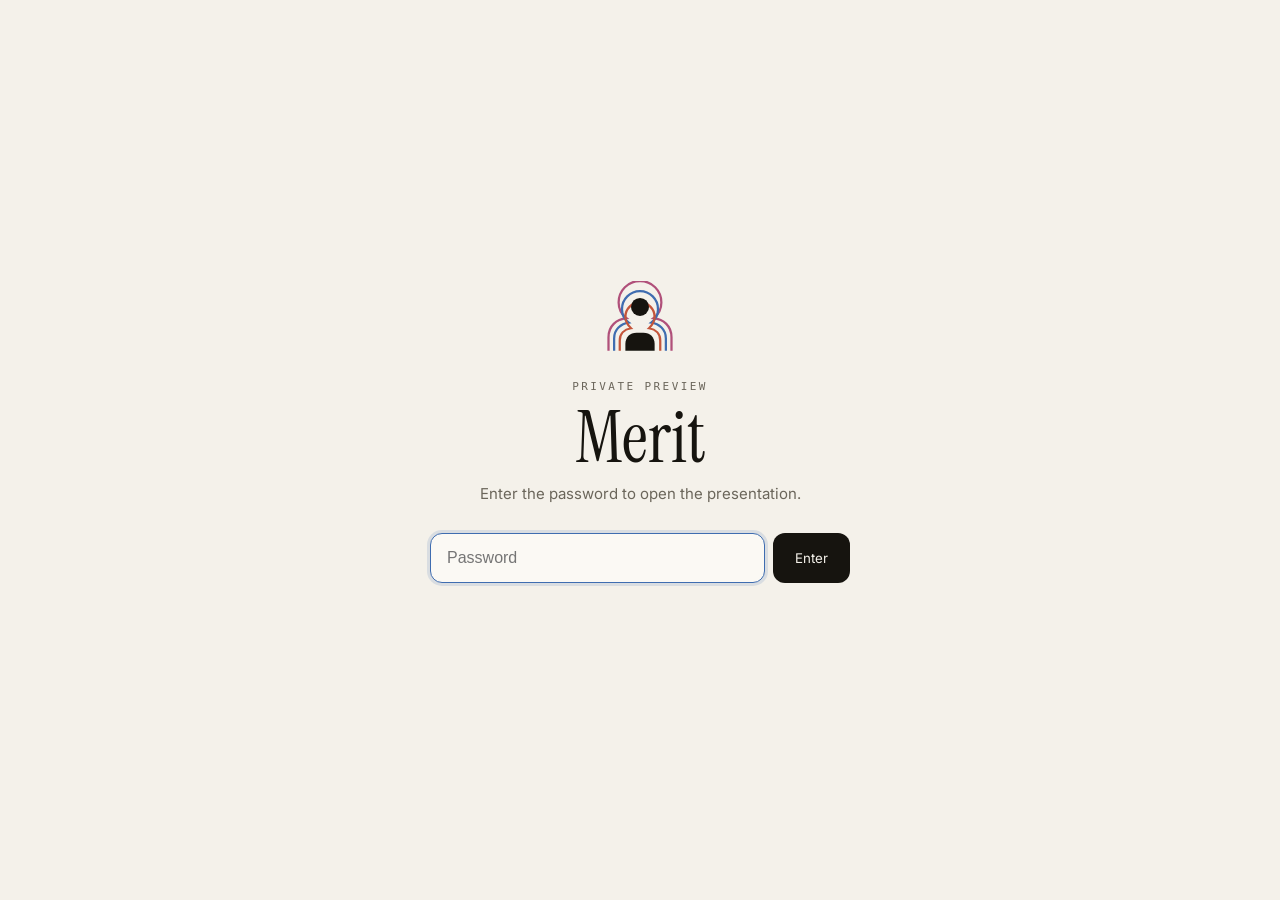
==== public/index.html @ 31d0f6c1 "Add Merit presentation: portrait engine and core graphic slides Merit Portrait engine (silhouette in" ====
<!doctype html>
<html lang="en">
<head>
<meta charset="utf-8">
<meta name="viewport" content="width=device-width, initial-scale=1">
<meta name="robots" content="noindex, nofollow">
<title>Merit</title>
<meta name="theme-color" content="#F4F1EA">
<link rel="icon" href="favicon.svg" type="image/svg+xml">
<link href="https://fonts.googleapis.com/css2?family=Instrument+Serif&family=Inter:wght@400;600&display=swap" rel="stylesheet">
<style id="gate-css">
  :root { --bg: #F4F1EA; --panel: #FBF9F4; --line: #D9D2C3; --text: #16140F; --muted: #6B665B; --gold: #16140F; --vi: #3F6DB0; --red: #C4553B; }
  * { box-sizing: border-box; margin: 0; padding: 0; }
  html, body { height: 100%; background: var(--bg); color: var(--text); }
  body { font-family: Inter, system-ui, -apple-system, "Segoe UI", sans-serif; -webkit-font-smoothing: antialiased; }
  .serif { font-family: "Instrument Serif", "Iowan Old Style", Georgia, serif; font-weight: 400; }
  .gate { min-height: 100%; display: grid; place-items: center; padding: 24px 16px;
    background: var(--bg); }
  .box { width: 100%; max-width: 420px; text-align: center; }
  .mark { width: 72px; height: 72px; margin: 0 auto 24px; }
  .kicker { font: 500 11px/1 ui-monospace, SFMono-Regular, Menlo, monospace; letter-spacing: .22em; text-transform: uppercase; color: var(--muted); }
  h1 { font-size: 72px; line-height: 1; margin: 10px 0 10px; }
  p.sub { color: var(--muted); font-size: 15px; margin-bottom: 30px; }
  form { display: flex; gap: 8px; }
  input { flex: 1; min-width: 0; height: 50px; padding: 0 16px; border-radius: 12px; border: 1px solid var(--line);
    background: var(--panel); color: var(--text); font-size: 16px; outline: none; }
  input:focus { border-color: var(--vi); box-shadow: 0 0 0 3px rgba(63,109,176,.15); }
  button { height: 50px; padding: 0 22px; border: 0; border-radius: 12px; font: 650 15px/1 inherit; font-family: inherit;
    color: #F4F1EA; background: var(--gold); cursor: pointer; }
  button:disabled { opacity: .6; cursor: progress; }
  .msg { min-height: 22px; margin-top: 14px; font-size: 14px; color: var(--muted); }
  .msg.err { color: var(--red); }
  .shake { animation: shake .35s; }
  @keyframes shake { 25% { transform: translateX(-6px); } 75% { transform: translateX(6px); } }
</style>
</head>
<body>
<div class="gate" id="gate">
  <div class="box">
    <svg class="mark" viewBox="0 0 64 64" aria-hidden="true"><g fill="none" stroke-width="2"><path stroke="#B0507A" d="M4 62V50c0-10 7-16 16-17-4-3-7-8-7-14a19 19 0 0 1 38 0c0 6-3 11-7 14 9 1 16 7 16 17v12"/><path stroke="#3F6DB0" d="M9 62V51c0-8 6-13 13-14-4-3-6-7-6-12a16 16 0 0 1 32 0c0 5-2 9-6 12 7 1 13 6 13 14v11"/><path stroke="#C4553B" d="M14 62v-9c0-6 4-10 10-11-3-3-5-6-5-10a13 13 0 0 1 26 0c0 4-2 7-5 10 6 1 10 5 10 11v9"/></g><circle cx="32" cy="23" r="8" fill="#16140F"/><path d="M19 62v-6c0-6 4-10 10-10h6c6 0 10 4 10 10v6z" fill="#16140F"/></svg>
    <div class="kicker">Private preview</div>
    <h1 class="serif">Merit</h1>
    <p class="sub">Enter the password to open the presentation.</p>
    <form id="form" autocomplete="off">
      <input id="pw" type="password" placeholder="Password" aria-label="Password" autofocus required>
      <button id="go" type="submit">Enter</button>
    </form>
    <div class="msg" id="msg" role="status"></div>
  </div>
</div>
<script id="payload" type="application/json">{"v":1,"iter":600000,"salt":"Sg2JyBIYNEgIlI0ojb4bmg==","iv":"HRwrNI1iknFek0R9","ct":"y+8Zmni9rAGBJ1XSmDEJjXmYZ6/qMvdBUuDuzl9kkt+w1gu/JpTx0157g4P8CYUUd070oWnRqBeOFqpNVgBIJVDXI7e4QqW5+q4BN7XHtHF4i+Q0Y2QonHxDh9B3IRhJif7LWVj3fmK/WpXHW2l3kjRCbw5EsCbTY7fhdEbtzIYe1wr/BZilAPSawnWvYEcHYQ2eHTQ5/bCqA/qauXC4KC3Txpfhx+AzFiUffsPULd1yGxhQpE2V1lRRpbzU4mBDoBYaHwP412Mmd8l9shaxcu8mwFb7kzb1ro85csYfvm07ho/T1K1zgXXX6nCbruFKu2q5LUSNbeNlucYRNIafO6L/2T5wRRWulR3qYZ8emZccRD/W82fZpGL7pDSsT4MI2CgexMvRCAR5RqwmfU5T41DsnK+k4ik6qZtRUsGVZle+SFpqWriJt8PVOi5phf1j7y1e/oPkJoUYEWLL8+Qnb8SPZ/41t1tcJvnGSlz2F+5KcwqAkHUh7+ExcuGkCW3oJaXUxuRUvNSYl60ootoRZBM+hyKunL4BcrL2/8IuYVotHwafN3RiaUkhY7H5gGumVmrBqJHyAEG2KF5Cl0EPBU4/[base64]/g9JnUCH6TZWg07ENnSwq3doxHYePSIH+ZPV750JhZbiztvFJQHea6bgrss3AawCAfBNTCwVmXcgdwwsXveE0fzRo9vA5OtPej38lq27b58GhR7SrvXhIOHopzKfuXhFAoflydty/OsiWY8MIuX8iSxAcUJqV4xHAxWa/mB2SbQqLQfD4Z9ylsCqifKyB1G9Enu0phIufqU4skXEMNmCGdHVoWV7Ep4fn+62nUHT3uH86jBqUJ0xsX/0Z+2uR4gtZTdzFd0y//DY0NavZ+W01iVg2qhC5PSU2rE928LXiKC+Ljw+ppfheMkRpMtdw0ZqMgNvIWgAlLPWSzFDxPXkfcbNZG12Syeym0a7JVgwmI39E/1Jm4IpQbA0A2yYahMFsUm+uyO91ozVmtJf78EHBjjjcTsU50nQwLvePW17FpVuFzdiE/f6Rf2FpoikqdCQmBgsEl2wg7RY9mSx9CI/3D1eF0jvWFvdWZHRf8+4CL2F09Qd6p2JcP8ed6dWeU9FR7zgjVSu9zZk2ViJFCDrbRTZ1y3aRHHAV+E2QB1DKJZ/Zdjieo5zMdJzB3ZZqHTxFzfPuoEGG1TYUSIqVP/lwfA3CvYUuHA2PRKAULvt0voXICv814aHtXSQOsEJ4iq+F46tOvyeayWNCfdW4Jd91KSGnYpw30tdakWu58+VKrgf1GV497JGn5Qpg1tbjF8QJrbkaq1cHUzoYRi6cqx0ZiltTNuuQfrjFyo6C7EQP+S6HnAd2IJl2eQ/9C7m3V5r4Y2RxHM/bpKGKdYwRJrxXbSBZ+eJIycPjQwtz9tAvA1XW2vodKchBao/UN9/0ttVgmLqAFaSddYGQKx/us2BQiGTOgQ5WXaaNd+UytpWZIAUTCCrTjd2nBT4Fl42D0FyYLa5GUBMjaENLq1iT/oJdA1y9AwpTl2q3cozvJEFM/tmLc6tBKNRkdX7lcFL8Sx23XdhnHGAVFXa08VwW4Kp1KxQGcTDuDE5ftkF9UcQ73LjzynER0+vAYVnce7RwyJp0I97N1EDetFP7PpvFSJaD/jwZJy2XK+CPZuAb+3Fvb/6aT5wW/9ntyQ1Z9nnlmQbToJtgsistFCjFurcT7MUzUf0vgKm9Tiwp8ZWn+vI8zS/g3VYFQPr/tBJrbrx8TM6UHJVSSEfeHnmnJjug8hUhMEoRf/pplIffG7ymwnsv3zc9IQ/Fj50CrtRNueOpmJfOYD2Pd1QdsWL/eMGu7yNwwTqTejVuIvGuEaMOi6jBSZ2eVB+lBMet+vdqAr9ddUXNIdNE/xejhcu0/Wfg+an3CmJgQavb2QO1fJmdHtFjN68dDWQ62Ou2FWiWM6TkvoL0+hdZ5gyOHQ2M/s8Lvg71gtzURNQCE/nlwtQPetRk08LEoLTdj7gMNU0MsxXdwCiW8/9fh51qm8fgft6lHuXCyDOyg7qcGKIg6jrdaWZ/LTQPro4pQnp4ED4CM52yVyiqPHSxDoMlay+H+cnBDBvTGWv9KbL2ZPzqn/s0KTwucrDTwFcehgP+IMYt59iuyGgAVT5UIrGvrm3i7o/TM4LauoVHj4B/TYXUhN/c57RTzLZ1nByjtRqsa5s7/IJMrx7l61g6r11D5RpCysuibzOzSWhcHHAW9KWwp3R7Gj/U+TSloaxjy6fEE1VkKBZ39CPTmmcZPetphiRvsAIkpuNSL5OHsedoDS1v55Zlh6D7zEUEEp4i1SmAekWIX7N9ufOlxqelGzfJ9RfhmJag/VeEz2VPRDw6/ixCc/JssSxnGZon3XoJhxNjFDrCauXh1lR9NeJQ8+pyFRAiCdmWV7Yp1IZSGRd/N/zpYvWRGc6A4/wdDbkbOVXAivVI89O/n/QxCSfeW1Djkvo1nbr9J6fEjEZ+Sm0zl+E6G3eBrz4IHOl7mjdrLnJOQw0WU0YBZhuAgzEXBXoYdncTnmnXcfNexHFMTrfjTnnrWyFbL/XEzJrzcSwNZOPGiIKOcciZ1AuQU4GYMUGjqPapt+GZVCH6CzLiTTziXTeBcRiGi1MUeOubJEB8Z8HXBMfbvyjyOU2uj9RCNTLjjtInB2tqV6TDvz41Pzj/n0LKTk+cDDVL0KMO1NiVktaWmD0nJ0wxZktVMOg1815JvxC00woFpQWwY3ZIdSJTFyoJ5PYCtrFHqB7KIXEaidIHFifzl9kzF2NqTKpJeXp8/K7rmN0MD/H6rLolkszyM2QgthqyUFap4+nYJy+MVIj25hmOj9cPVPs99q+e5QBYONXm9LQqVziIHL9+c2VHvkHmd9+/0dCi9DPB5TIFDeQM0WeM0Zy0QWM3h+Z2/ExmcgU4E84Lvz2dVXEsv6Z9PMH4H7ud37DhKYL7N+FgF65kR0zACV4d9vZSjsL7qTvgbb6yKFvi5D0vJzMnPPBwgQ5efZoGoz2cWK9dW0CsNC5CevM1Ysyshs6IX5056uSPAvxFyX7b6s3IHnnhRBVzQWDh5NIw7JgrvtwhzUHbG/hJ8dwTxizAskVrSbX6OJ5rAmgMgUU9iAgT4re+cg/Ex0ZYia1QzX4sX/NLscoK5j+iEgIKMHu6UY20i2Qwa3jJeIYMoR4v3NhWFMJA0CzIetK7yvWccw59KYGBGZY2/N/WWI2HVRJSvXWlWN5dD9OLvvqTnykn07W91uhlNHgPiIqhSz9JoQUua5zs4rWVDfKZhf/sN1lZ7PhDt0HjHVVsSDqmwk+BgP1j8KQb3VpYgu2NAylWUE8g1bmjVTl1fYIb9JWLjbV9Hud6SnNB9B9sHmEtyoFB4LTW19otVeP9hGzCHs3s0lK47Gqm1f0evqkQQGeiR3A6ZuYgd9jCSe25lRb5TcB7Kf8cypc172kE5WPx1d/xN6td5SH3/JHDGEG3dmIrtWgalCz9yNUympNSS7N21wPwdYiQ8lDLf8OIa/RCoFAcZ4Je1Y3MSQ5D1cZhuLfx1U0pprjdQ4UyXYjRw2QaAPBXrC/7Kiq3iWj/gKIxjx0joaBqka38S3QviZ7vUGiIKNp0W47Cq1VLyes5EnYHYgD24feGWUyLcwODa7SIPoSWPYXQQZqEmSUU3t5GhAK1evD/3X8OfWqhDcoMCDf7T4BmZi47mTH5MZX67ECbNl6q6kVglSbUDwjpr/cg/1uUO2Bb3BopXf8Q3PyLRGs0SAjT+5yIU+allr26WkCd6/[base64]/8nZqteKzZlKOihHM2u9XIN23VvoAb+0y+yRw6VZzkF55bgfDC1tdNn5ZXQOB3gNcBezkxtIVijIqPvAmzi+eftYGxyoN3qWLanYoUze9Os+LJJtdQCxnY6+xOv2HV/svUZVJ3by8YRB5axsQWRIoj8uW37hYdn+b5kDg3GK+Mq5Tn3uE+psn/a6It1DtLa/odl1OsMd17tyX5b6KG60ASk5CtPrCeMJ+M0BND1+Knlg15uf3O6kHOsL6WUF4u0C7yTWDnuBn/cnItV/IblOHJvoNzPquPJUKOB9svr3lde4GMjBR8M0CaT4kAsBs0b1Ph4bk3D8YvxKwENrXh3lbudVYxLyocgQjhmiAYd1bLOIIyxzIDwUjJ+1TygEGko/Q4vxVK+w/2YGkdOOEX3c11S62fsf6qUIkBHxHW2eWET6x3VCZEHp7k/LPr0xXLyKCfU7kPw+cAQV6Iru4pXLcmNp5AEMom3v4exlsJog6MRAPOQi2Z7DM0zpLndzTCkUCxSxDbhz/Q/egVgCYIQlrVI6ODpldZXY7+zdrNNqE6yIgfZ9a8fj6lRCk8YxU2rUS9W5wXXGbDb3ypwjH++LwNThzbchnZ6RpjhiQki7eT3d1qFW4M/mdRR/jE8VsNU3p8NAaXLQqj64K3lY2EsEb/jbX9Yvy+cyo1y/V76UnGQ7lalaVNMJp2AR11e2W662BfcDwHZLoZzOKS5Nw/vGMsvVEByD608isQHM9Ic3u4CMNwWVFJJNFzxsZ+OhzA/OV4/PYojGcIWnhXFKU21lc2Z/R5GtqqaeqzGVxzhCCkOrtTegss3E4MzxmZhGTGwmYyzc5qnzPVWZLoL78b/xhxiT2ZZ3y8cWzrCg1TKa7LOYdMvRL60yhTwE7FBOUhLFcxTNnx0QNy8TPShk1w2KaIP/QXruhMTWV7R0ND+ISw86pprePx16qKSykeMV1012cxnlyc+kLIZIva8rtDGaqF9uWUCbFGKtzSkcRQewMSIUWsSyWAbKMNwlNnpWRgO29VOFvsCnqC3xudqZVlc32BXqIy+JprJtITDylYEf1biHdmvahMjNPKNBO10ijSzX5/6Onr7Z7ao3S6zHDuv3L4pGULBxdyHLQojlnZet/zTZdZD5HGeuBCj9xIXhaDjv2HpvXq9eMNBdnl6fGIsuPEpWkiKmtRiIAO7DmrNQUxaDDuW6CkSd9sW+n9yWIsRZaQ4Axzk369xLOWY++RIn99LTaE41H0jZ8y3PqhzgFIn1rRZmbIUg8/StvXWPA5o1n8QEERGLYDTm5CidPB2zhIyJUCXkAAMQqDOfCBBkjUtyUTYO6/UC2JxP/Mk2tl8NLunm5Cj7+chjlj857ByeGiMqdQVjL8MkUxUVkhXH9rj9kfCptG9kjHfiNO/oiZcrZ+5+xPE/uSEV7EEfNBEy9IkEXAfxd2ACiZkBxz5GtQlhXo4L4TjY3QjnNIdHpByeSy/4br6jfjZ1r70gbhSS+Hv3kUSYsbh1RVVRFXerLvXIHm0VUhhfNl2jx0Ka+UEANuL4gmDi1LDzo+fgAg1pr01yF8GCbTcu9TYmOpElwRLymbZI8IG5oQJCLeFeEDvDok/pF1dl14YLghOuJEKUtkbwVsFFb62czwhDenaNIGnqyBi5oyr4CsVAodDXwr5R0EQSucsWNAJVlYvi9lc4lmxJKXrEPjVOB9PcZ4tQRY94S2t/jLix/z/Px+8XMw4YHK5CX04hqktLT619nn+uOWOlQ5Bf9qdAjgGr9o0j1+oNM9ivYHTti9cv0wp1+BVOv024odU36gSAxiAovw2ywKBLAaOhok5uQoURTJWq6Smk/dbq0PjaZBIWvtmiH6cG6nGFT13J4dRw1Rv/tB532Yr4Mh1q1a7IXAF7ESXacKnHQosEkLxc6+OywAZZvKajKQQH0q+7uudtTEpxdwp40/0dbx1AraR5EoIT7wciHZpRfvymA/KMf9kHRVlrat2IXIzzWNWYpDfPnv4gOGkJJtvJd7t21WnGUMjYXR28dVXRgDDGq5+SwUeOzsSoWhP8s7WUJJ+aYw0Sv1mx5f+LuEclhyV2DUXcT8EbwBTbFzbniKPF8+v9tUxkbjKP35C/0bYKqa9tM+3OLSjFUw3GfVLmZw6vgHD9duZTcNz77HE7CRuZa5gUAYMIiHfZUHZUg0zg6HWBBG8/neUF+9SjMVEZV66gj7D463AEBrLqCbteaEBMDtq1nyfuHCw24S9NtnGObdiZfUHjfgnIa+r0ApjVD8uIwypm9NtIGgsBo5PHzE2tUQZcs1yiRdiHnmSgtRghSr7QnZzfK2DYDNzH9SxHFKde0GTjp1zsxE+B6fTYiqNIoaEs0F7/bM8uLR19dJn0OJgOICwXI12ksQ35n5KaumOGHHKIEDla2VICztAxj9vJyXLmURuygNbRFmwQDK5sn0b2d4KAErYZ+yC+NmAaZHN/zyifeAMfRrqtO3l7gLVWxjyYgQNW2A2HD3M+0IKkfKVxdmkSIBd4XRDrVLn1sX+tyA3qDEb1b7/ix4167+udlHU5LWXCJlzPvunnXWzOtyinTYiRSzdnBvaR5OcBcByMr7HZH5XV8LGS+hALiF92QSrQmRXPKcrt8YgQkVmBUMjwhpuAfeyCcmOXC6jK2q+5TXu9NNVlAN2mgN1GbhDWna5y8/b0Dz3XPczVRQymM6mopFtsVXv6pNffzBWakZVRcOpB6bM432c63lj+L6TRafFCdsQ/tsz6leSW2/c2VznE5zj7DhVlga6s8Xw7KI+eIVnK/GvpzPHfSd4v33LiCEDladYHRAa3XAJyGZa02LhIxe/Zkseh/[base64]/dxUsuHz62gjzwHM/pkNOJ51YFKBiGp5rWuLjJ9OK0ih/DMTzGYuiiNuWxtNK/DJJcFp9e/iolUtJ0TTUOwPKYmyql0bEwqBzMh3mZxsOCjdz8cbo3h0WlHrpItFQ0kp4k5Ic4fSrF3oBLWREC8VlNQHA8hTEIH+LdahjgqDt1MhjHi6bWcgP0l6m7I37c9x0iIY6hon4QVsavD38iTKERvOPnoYlwV4Y8bH/ZSLy2NLPtR3nMf8FtcU93MVnHvmowwOS+tuSvEm1izYOwMbFe7Ie2i71qkcrwGI/+e+bnylqOX5Dx3dp24VRGNmMJaVEkFdJoCUtVDuca2kUMTh/dGO3jttFqXmlZLN7MfN6s9F5gKtZZRLg19c0/rKiCwaQIGSv3slBS9lvHPecSf1oIBpmalbFIa3KO/zXcIxw0XjeeZKcPpdVfcWFJIzM8c5p6y0zK7afBrPf2K61esbSjBf/vVxjzQxXtzvjbzBvvLxuMfNryTtS2+9MEJVYE5NWk5TYjaxAsSSAkowPL3L9dwPst6fy4ul4E0aEZPJ1QFxLg4NLY2aoDaw0bKhKZM9oSM3VyQ5O0ESDrIEOwcC3UWKhLD885+5NsxQcZpMJS/GilAABON4G2vtbKxz0loqHoUXseHPBSpSyUlSsAs9YiJ8o3w39GXvbvLOySWMkjdB7nB8KFL6QP0/FQ8eP7vdc6DSmlK+S7UsULE4/sSEVKifM5HMeaslfGTcsHTa101eKd8dvcLQwsSAnU4lADEcLGm2ZuJE7ClLYjHFscfVyf/b/jTI22M1W0oI9o27AMHcMF+lktxmTjON63ghVffeWpeFQOg0WyX4Jf5QiFsF7dRI84p1Xr056olCBlcUneEAGc4Gxs2J7VEHUgnhKi2YtF9wzAfC1EWhnzqrqFfiaDA3nHLJrdhBY+Hm8w1pANXp3yY3bnCVY/p8kpSiOng3Tir2P000t/bAxLjOj4pbM6llWwD0lo+KHjL61fj4YjYUfQwGdJxf+D65GmTXS+ZdWetqECl986VMmZ+fm1YdD2Lv0j/BODCv+AR+p8K6551HVnChHirrus44mGk2EgrWWR9VhAyrhSf1zA2xxfodDTePlSFRl9MKv33yR+VWapTMQ7nE+w4PowoSYFOVl6YTXj74FQwUDFXE2P08A5Qe9ft9LK5rG/n4mhaa2cnoJhboXH1spFvr7jlsBkpdRLeH5OZ7BYh+X8h7BM5wqTNWJRws8sYUWiAmbKIUYHsAiat7ug9rhRNRALLaHj2RNx7M5q/rfAQDyG2ULJWyGcbvV/dNWpLAamYs81/uP2q00eYulph+87WBRnVj6v899YFncYlXFXkI62oSrF1nva0zad+JHMxcn1W2o1ywVLnkD4hRzsPAGCAvAWCCkATI+EFFWBKaVme0XibweOcmsB2ZK0G0LZACNOE4d3YK2UtLLPts5LVwrDLL/vvGq+B8ojylPbYuAPoBKddJDJVZCKLmQildL1zLRdLgqGBLP/KmsunCB1/ThPzJbEnBXcAHeBD/sYSD7+etf8Mb8YW+mml9oDpm5u9FBdK0jV0GXSrg0KuLxgbB8N6GqKqqxZI+YJ/[base64]/SgD+yXVfY4A+YnMfuHErA+BSbpY2cAwXYoFHycwdxDTmT4EjQ1MqMR35ACQClyVIujUg9K3FGDa+hpNXdMhqCEwIL0fXHUYR5YtME1ZsljY/KxoIMckIsaTXCQ0LnW5lcGc+55OCAef+0Ya1MCrsTxOyp7VAV3dkFpGeOjjNjYh2UjhdNfMyxV8iM3cqZA7oRiM1F7uEpvQ01XMnumwF5yhHwZxKu6/9iYAmNzQe5xivad/TswWn8CVBb+Gx2+eTs7HrW1Zh+hPL74mGREpiy/DoOUnW/C0CSLFWmFHCqs3DtezIT/+RvcFMVKMZO38ijXyIasCZVcok+lYP6VBrV7Bo/FOWbRmih+3bmNe1YFBmeo00hORooF7nFek8o5DvgPHW/htGg/bLPu5dqnqYC6UE9Z25MwX8bdLZu8Vz2eyIlsgL8YCSlZoZZiiWJ06DbbN5PPTiqXM+6Fe7tZMj0m+SfjbfKWfBHrXgZ8AkENcBm07Fk5P1KAjVvOYPwzd/MolcvMkjpn+HW41c6UF1UfVUSvX2d1UW9yyEBBV9LJpP+Zd5two6VlDtsfi0SkWvf4OoH0+/xQo+eXlCVFXimPgk1HYcbXVKP134JzTiE5oaKzTTfyGmYWo3dhZPV042BlVEZeYbVqZoaqNflaMlYD+yN0xkIWGtNR6VC77s+FragQV2LqMX7L57EXvy18Cc6K+z8H+9q9hb7a4e0SsUAGRxUhBN5U8Es21wgqHSxE/zzgI5UIm+aKaow24696F+R+P+RAGDWzcJsxK+gf2PhQNVYsJ46F3V+yIeRRyovx62TXb75VZ+GPsQ76Xn+GBE4ctSSNdhg3dH2t6xgBqukPPZ7GfY+zhpS5CHtZNTS4VfGipWkCmERrH3Nmud7lebYBzymZzRQ1YA6LrnWsQWW//rwxiYwkG49hajlq/58S4do+fposGBpAZtnjl3AUkEWJNyGYLwqGrWJOmXyQDTRN9ZnYIOlx3smiv/A2ZS7A20Uw+5W8kbjK9XNgsjYruQ7ELGuR5giDyDxdZjFv+ANfnTjF8He9eXJFvH9MEv3xuH6wdaiqJvSSGGq5N7xNXoD/PA/zR61skEmQO12KeOd7XeLNhcbxP7O/[base64]/RWwj2OmFRaowg1kQLyImyP+2bTnk3cJ+eMFKpAu5pFelRc2ICsehVsme9jjKy+uerJPE+lNyR5qR7C7cYoCMcNWVXC1vkyw58XKn2TGHnU0OXxZCchKY9sTsztw1+E8hII/Tb1qCMnXsL8VVMOWacsQf5Nem94H6hGFSxk9SewQkq9CaR4wS0kj6UcEUk9DbCqrHYO0tucyzLceM6GE+8708s7yoIc+yi+keL0tgzg/qVJ9Vr6MO3hOBxeBv7O/HHIjC/mRVEe7/[base64]/aM3CpLb3TTUNwzqJw95evp6HyLVoaElbX6hNzaoAR23AT6Bq/RGBm5B8nkHvtK6GkZxOhSDXqIUQXUkZ3AkufZdS1EHEkCUm3VN/99wWg93h3Fx0X8QtL8pSHikW1d9VLukTo25dCtQIKLsnXGoqPV4mIJF783ZZVJuD8BnQZfTsXHXPfuo/7tqunuUfN1Smf9BoyNOIgXGoVCJe0jiSxIv+tsKiUJ+h7b1KpHeTch6lDksEAaFeEqQkB+YkOOQoi7mP6D5n0MR6xfWpDnTP2yWXRa5sGsutNV25rSgXRND6tECRPJlUxyV9j9xsKTs3fjQLlAIiQHUx6qNLixAlMMUxOmG70ISkbP7jfwX5l2PIRPhpp4zIZf8XSG/aIxCRIf1WGmWQ4C5bL65/GHIZMO3rWS4dIoCuCT6XtdldODX6zebx/GGA8bmpeZkpiB8GuwHFNU3kmPilBVrkJ0XgwNG9OdLencXDpm79pCS/4NfreZYo4ZbfVQuxRqI+VWcYpoxujWeWCVXDUo4uDI3NdAieC0n5bSNQERQNPQHJPP/k1wGNwsZRcMlbD5S91mjrJr48HEnL1F5OdsmF1tuBbL51B1/X4GArNkkirOrY6H1np3HUrcG9yfspWgLOTJ6+YfNpMIyX6vJjkn76T4fDOgHRfLAu8wz79Yk6ienglFCEith2/WS1fKmwdfMeULXGUVIjGY3tlTQOE/Kx70IbkeKNLeUxDT+FhWOexNMkeEApPbVkOuXbVmfCmkhIUIbHwwFBc+JMC1CSwFAI19JAsdmEFVAgBP+FBS/8yRn+ntY87oZ6DACO2PEQkfpRgLwKMiTDcDuP9J5skQlbdqRsWGDyQbLR7pSxzN+pp6bn7JTAX15cfmtEZpQ5kauzC9KRplJU/7R6KYV5mbJ/eQvQPMZZJrEjNdkVqFqQgMFppuQONlECzLh1KvEGcBMXteZ7GO6F8qs+Z8i439akFG116Gv+bSLMGTfbKLoHcaGpmdUi5dQpdSKE+f/h93IXE+zH28KIyeSfPiKI9f8nyqDEA+aliB0rboinjPyx1vEKH/Kq/Zmh7INITNTMVlg9jia6Ih4TxUoAwKizEWabwNZqqQQXAY1jU4oGSnmYGxUYqH02JvyzpM6XZw6276lyVr/6SPGEloE05jNEyIaFGaMp4K3HOb3l388jgjQmokYEo+kL+D5/tXjy0TPmbsAW/I202lNj8Vm4yRwvPNvQO2m/kX3u+JO0Jx2LMow9GtgJt0VqOeJmlJCqHxi1G+Z9g0bT9PRSLS+/sX1PeiOawrpifCHvd6f4aWPGz8N8trSzUuD+u3VWza4ZZWUbm0TEaaYusG4xFuF5UxuDrRiP4gAD5Oi+EsiKf3itWXUAMpPPDrZHa0SKKJgTK+9kqKg0e6JAIQ5lLlakLOCi4ykS8D44NlTEWUvIgtIq9jv3YSFYNIAVwstF9We/xaTfp3poWYbiR/zxMU9EQEmfKDjbY0/Hem8eJBunS7wFYsiorbBRGeVp2EiYv7MQTZrpxl8LuqPz1bemYE6taQpkTcMik0KZVoO0gB/3PcIWE2HSgwRefRv/3K86ZI8lgBhZbuoye24wzDITjQcV3ixKaPlv69QqyDEqnt7RjdFT+IUR2tre+lQ/3caCmS4ZHIeKikj3aWB1jFezUeJ8VWHaCnUAmc/vqPvgvTDvpg8FEkR9TbfqmpwGSRBYt5c6L92sd0tjcd74iP2kn9W1eDuLr4JDQucFpS2zHF63so3AcW3f32swgyOqd4XQFHM1IbtCuTywCNr0zZIqKQ5650Uf/yvZkyRqoVQQijeqLWBrsQpQkho2mUber5ABG8LHKQCSCsZ27kR3fuaS9VchmuhZ7PV/cVT4L7BtJFT/GdyQWu/oP0nS/KBjSh+auB+peunEhu5k7oteguFO7xuKFO/GOrU5BvRSQ3FzUHLvuMfxuvhwJ7KUQwFOO8p2xeGdNQaL8VKHvm74FBWVIbCT8e0oUkCJEIQYq/n4t8dd98gGyPafBgrjwGNAz8+yXwx7v3Bpwt3b16l0oTbFmRqg7vHwzfe9D5m7p3XSnMidGMIRbPx2msplLqeRHNVn6C78hXSOfyf4/+Rlt3KsLRXNBXfMDQeRVz0sErsJLqsCgYsyqo7gqnLqiuD0L1ELrShjXW+a0WHmg/eBR7EDvxyG6TiMyrnTwfxZqgN5P7B0SqkFYdOGgC1qT0KDukssf6yxYwGREkK5FJpy8CJhSZSna4oAJ5EaFIBZicRsLphd3K9QhVbEl0027XOkNOTzCv01ykP0JK2QF5oLl4SoFBh/OiCrGWWHL1osFUMYGgAsQzR8KOAoGNHotaBKCfUoNzMKWzX4Kp5O7yPrDDjgBvktZgqUqzUzYRzZ+Yx3f/7f1B0AniZ2SPZZ3UMP/WcgHN0vfwrobK9RRhHR3Vb8uXlCcU1na4Nm3er+Ojqy96n6P28kPvj1BzLqDpWsUO/TiJKXuRfcH7k/8M27F1HOIDMecsJLoAZlzsPuSXtmTVNxDX6uy3iGfxhmhBMwgJ1x2d5v0lBEQJi75raASYGr0YFwpXtHFKJepyGAtiYazB9JzFCb2nB3+N/+3jKgxoFDCzRpfKXeAMLyXUKkw39Z1f9HswOUCfnKCjgJY+DcTmL1eUC832Edo1Um1Hmj+H01juGhtU7+jXJpvsoAg8tT+F7afDTZHRd6fOq2I40BATRtcAMjF0NfALK2WIWX8EzGzdeHUcu5rkySA2b+lGcZg7D+BWYgJDLz+tTjaCioY9gsBr7jtlOPZD/nDYSdxsGvCkMLVNKm9aG3kh0v/9jRnRlrna5ZXsQoS4pSoG4p1Oi+FiUqHl0rappv/tMC6+yLqg9HC1bSGYcek74qASD8BtxzWapr9DNKRVuc+xinRm0Vraq6ms7j/c25jpDCTOrsQ0JknV7fhnk6yt/45WkuyPffJrUt88ZXzPifA7pTYPG0EY6982GaEnBkP/zdWF4HQkYx5NSzubU8dQdDobJZ+7ZMr0ziW9gMYQiMV0hLZcpDYxDcABykBBWYJnUu8M34axR9V5Vhh32uLe+9ivo0S17YHfd1LMsblYx7XNCr0bGAbxEf8C5J9JZfLxGoANV5C37tPwEX2/h+h1gksc13I7muXEgpb5ZbazRsnVOP+RHQNm1VGDzQOnG25U2a65/u7b057o2JstGHqkKOBIiKcghp7eB4Y2i8di1VmqTP1HzhOy/3iRagCfo7sHEMOdxJ9EofxsDdqaVG9CmxyuWA3YVglVHNVgOJH0ANaWuB0zrnz4A7RXYs2u3K6Xu1+BeND/[base64]/sI+QMUlpfsEOX5W47IaEErH437CFG2a/[base64]/0oKS/80QECL7hinK0seZJq6w9fXaXVrA7cvEEHmiQe/[base64]/no2l1JJujyDdMKD1Y4vEdd+/rYuKmiHuANEzs0I0dmU/FxKBh3LPD+b7D39LqJiqTHwJKg10gFEhGdjJRpsn/2Wbcmweftaju4BzQ/EDe9dU4x/LT+YB0kp9fTZNuSrcEyj6SwRWZDbZ/4rEwdvbI1rs63spuC53ZG1i5UyachUk2tAt4Escl7y4Q8F6pEg78Qudc/66lh40b4O4AbBsjU/TIroujbttU5LVFJo3ZcCOx92HkvsssQWowEuGXyueofU4D2pxbyXYYvw3tAmMfi+bYs/zZYu81cpaig105YXaA/Qj79PgsW2G0ze3FuZNxczN5h3b8i+a+L/VDme6tcoF56rsOH605ilSVTN1NgC2Wy8eVpVCSgiZtKeD6Ew7W7VTavDo/YEKZxuMOfIlQ8egUnRCw41fk2EfRrD3cRkTaQ2udniH5nj+cH9aIKT4oxw9lpgz3lUU1pVNHfCU7sK9p0Bru5Te1jmTC0NRNP5EoDB8n1ElMTPsgQg/Jz0do/ZqoJbEvQuP87RU96jds0NEXMiIy6cO+tAD6+7U5IX7zGLHcvEh3V6Ss72Z4yuhzS1o9byoWSocSwNlUhBp2NmP6nKHIHz62ZKRNJYoK3YIrjjpdlg/vltFuw6kTTotPW5C9/86839HE427kT/ubOBIBYG5rtzPv4NgswJu8izdmohuKW/wjgqSwlufcIDbIcKHxjB8y64wFnnnGSm0xOI1s/h9FcLELBI5osj5DhzmYRtTlSaLv8r0ivqID/5ydJ+nIiVIlhoezj6G5pAG0F84sX7swbPwb3vetlrRk4BqJnymSXLCCCaS0obHcrmXI/BYJbmN7s81q+M5PybW/HKUIuA4kY8QY9LKxtDneeMh2k5jWD4gFpGgWiugXhebf1HxyDA2zRnnLjbvGGe13rJLne8ERSvD7G1Hql3C7sUgWHVLTYl0vRKjecMhp9QEeZM5UHp7Ue/eydr5G8urlX2XNxbW+rr2nRgGXFjwZQsf1CbfC3Qomy2TzvrHPUk8RPgOQG2NVhkcCgsXtuVvKNm+Ey352PPhrEAdST4O+dFrFc8aJdFBIt/pLu9N3T0VzdVi/[base64]/1T4cns5Z0r89q23b3XjeLdsTGnquVb1nD0v01qi9I6+ZVG57kUWObFD8eO4p3zhVVVfPHRBPxhqhfU0YPnsrMxfC/OlSVvb8a8AF40W6WFBhY7yJX31KUxUgtspLxIZZQ4+VN10Ek8CCCCQb/Cj6XXZMSRm2DOVZW0MkXkWScFe6EWngugePS9jXVoYGE/tHzWOtTKUShSLHvkFfjQdu5msc1HuI8jmibjG/kA5/NAWDnE3x4acnVbEAdoqiA/zeowiB+ChpC04XdS3Wcio7lELJaFGWFTXPYNwXWLt0MTR0AmGVO7j4XOhsh+h9Ju4oUMZ2ZLb7zOTuz3+d7KvYK5jDrJj0v1ZaqNzbDWPkICXIisOsrk/[base64]/5uUzkFCdqp1EFPeGxV7IJHtEkVpTFWKnlCLUo00Irk9/FvlnyEet/RoWJ2wLVAL9zduwTIo2BsQvNEguFUZxbQk3Csuvjio85mbeDmH8jysHQYzicjkYslmoolZ2O+hYyiB9MT1CrvzqjyKSjPQoEB+HC8ws3ihmYTZdjc6XcuFw4vdM1e3INtFmsbbeCMR/js5diC7Gs7JzBoqn40hNnzOf2Qljrnyb0y6budtHkFKP4UZaZBgqUGdZGS6hXZYavnKqMp39UQR2YCd8fq84INzBQh4Hg1vm6r2gyM3X0QD/dm0MyiHZ5v5gA8X0WvXmPY1fuE7RdXTzjcdAjnw06GExjgksfAGXYNeEjUd+XbTGsAdWGUH85Upea52Z4cQ0K5SowwGMWdLiMU/Z4raWP+mwHMjHlunxUAQHRmCcBZ3cNxIPKRgUchZSMUmd6rURmUgd0Vf94qoXmHh5ROpClbkMOukP+rK40ghtwL/TiZlzw0m499INnoPGpdT8nL54V6LkVD98w4yydNgyjCWWJikZNV60qKvGi9/4tSd6Z/yriVU3gKUKLVCo5XSZ3/VS1z9Lu8MGM4GwgHbyvJVkeu1GXak2opaBH331FEUGs3dUNNKIqJxnlPI2D7v4lJ9Urw6V4WtIYytKfh+NGyGWMuiUDog0GuuCZ6HMdQMf7MG5pGGqKzxnpYbwY9p+jP9HiI58bEigUSuFDVrOtI5Kl8by/ZEwVa8OdbrekodOhTsUXQYlTocywA1VvGXsZuQKmIa9mlJMJIsc4NmhdUeff5vQfMGUz3R1Ql7U4URzh4w6m0w+yFtHWe7qsJQtAEHNyyyCS5SIDhRIvB5j4hLiTgi25IWqBTiMTh5lbAl+iM15PfO1IAP1qSEC18IgByjDUedcXdWCaTZXqv7zqWLNIH0iQ1zaj/1Yrb96IS/GPbnufN7fmiwzLOUyHhO3A7yZmpsqRjxEVwItNP/SDzHJlkIHxT4avoSJTXUKPanoadTZnep5gEyaG4HEA20Say+4UGHL745QfWdKOL1HKNhijv+rSCpUsxtZffPC738Bh06NULieRCRNx+RQs+g69YIzsAh3BV1o4VXkXXl1lvwP//2a6Weg3G2I/zYypFsNndtuVwI+mplck+4CzVJtFtllBnI0kccOm2j0zTpgTBGV5JnwqpVD9j32bC6c0k0Z4iyP/3Tl6bWgjq7V234zuw8hAjsYbJqLNO9CPgxg1hWXc5Y1ZW4TmRvSLpJ7GWCdR9khlFL6Lvxvc6/NbQCG3nSSpphIRkseeF/9M1bH2vYyb0N/XSYWksPRWy9OP4OZSJCKNtrERB1s82MIm5ijdVENsOM9eK5zQjk03JuhyTv+caweh28MmL3Y64ioXey/BC18/49XFE+jQljGn9dVjc4zhrNLIeJ/dFjw7f9uw7+XvAgsTxsyypINpvOZjgauXO9PUBiMUQpr7qcGKiIQDsCJDk8M8yhIkWsReRUOUridRJ4lGzbXcA9Eluq4EBFzwT9L+IMnaflPv8jesrKJYiknSJQ40BK4qR+x2d/[base64]/5+NPpPzrIhCklMmHUkhf6hczbfrRooKUvJeRRayxkZ6Nt5prAr8Xd1J6nm9zcOEGHvcBOuVhl/28S56oHPrLclPcFAQ+Yok5/EifePQen03UVBhJrLExDjUEk85De9L00m6ya5lHGDvVOOzvleLVAeHpRZh0u5c4lNFFIfMeHqU8RqZkWLyCCEjUwtr7JK65NKW1pIJXI11ynTp+PKSkjQ29vc35vkwZSBNbH7Br+uWXmOLTrfHfTGyaby/ChTbTeLplXYfqfjFTWuND/FU6JvwqpWzJIXaxAmOmVKKhqF/PmaX9FifIx41G0DgahK7g0IExTUXMz0E5IsymfLBEZ3R5TE+Pnb3l4hGATHfyV9iHqd+XDqErNaFNgbQtDdIxoJyOY8bBQhEhaB9UEinXJ+Y+48sG6lNaWbDnhpxA1X6Gd6Cy955xZs8OEvbmO6ngz6tOPMNbiKBKSzahLw/R4knZ6o3r4Y8xdrpP5gYMTVrxYsvcVDvtJVT0f1X6QaIS9kOStd2vJYl/G0BhX9oyIffVHNTaLaJIcfiMclTb03hLYuF8t2GM3RiHo4zvoBQdwg9O2GfE/3YDvL7zX6FoXIBcNjbhdTu/sEc0ZyUimFfPU/HIRzWFB1i2QWeajJU7T6+6hhw1E8BhxBUDci6hO9z3DUrgV9f9mvdu8joVrgbPCqDs8WD/2gVNl5AHB1Rln3E59Hlk5Mtv4qrWm+yMJlUDfpLLaS9wYQ93wLSVkGCVG4oEKiearbrRUtIoC8Ze5I7B2TxIZHKzHD+HFIU7yEBXfl8RXE80AcnYLrU5jTGBAQvvgQPWeu9BB0slTjgAkwhK6IaEy4kSp/VEbiVZunmWLPWyxpTFyySwQyNodwCKed+FO9KHH1Hpp0L95+E3o2tvTH/NEO9rDri52WEau496WEcuETKLz/zcSnuUjBZW86b0NyZcjxlXi0aNiuvQNRHpKBZcU2LwvHyZGQJnOuYbAjY5KD2pN7rc/ylMCZxb2YwwMcO7ekn5z5jcYszzPub9ATYYyfmSd1019mQdRUT2AmLMnPttN2oZG4TPF7HKTtlx6lvmZfKlTMWR5mhydP4a/x0ghQ0+EaZMAOwAX5Pg4dtfmNeFIfOhgjEytyHt6x+jUsjkV7bkKwCP6woa2QIFH6QE9kekVe5nLArHzUJJ9vvipw/vkvDPUyA8TYaxqcbCRUwkOCLjUB8WcYkEc92N/2I/[base64]/snLu7bJwxl4R843N5xdLoZcUJLNPspHFDkNxhPgTLsKahqqyaRjsWpANvvhDHzBJyQaY3rdr/MdwIsb2QS4/p/J390uX2Z3FZk883ot1t8bbfV0q6D0+dguLDDAtzqcxJDY4hW2zA0PmtG4zZj/wgiVbFb9lbgvemfyUmHwiWU5LEDg7suWP2UF6tQUdL6PO8GrZNbeb93PU6DHFEOOYQGUNNS2FUkyw0tYvrM6TbbPAq5YsjOG9QrTzg3h9m3TBWm8tQfIXfbs8r3CKXqrRJKKyI46Foyq140XWn9tGtapRCRNSEitb/hZO7G0sozO2yrjy8iTz7QoFXv2fkVAZAqGomtpML0L4No4tzdfyUTMDyNQHiv/udeR0Nsq8X/r8g8YpVe12j7XwTsxUXvRPHMfvzHYRFZqkhNot4aAwsKhPRyRj7iZpyzJx5JVO1FPfFh2EQZ56ZyxsWqNLeGlIGmi6kyT0scS/ysVQww5NOhp1aawId74xtsdTrgohBGocWOt0ers79v+ziZzO5pKGzZn8gjacJVJpo2rzmQMaQItjgP2c0+kDQfGTyS0YUjFwplulT/AC+VND4yWFw68+vWftWSxg1R2OtEyDh8p55O5bjZGV/0jI/2Qx43SWvZBlJrZPirzCQBx5ynO1yIJTEWjwGHJBsjrXli5RmdskPmESlb4LPCR2EHZTiJO0cdlz1/IAxxdl9/[base64]/[base64]/S8JuKoKbMuRtcD+r9Rolkr7BejqMek7h9YGK4qv/SIEnTxxRzpXRHwbV6ccCvJ4SEYGyBRuoU2eKiS4khUNNfESkl7Rq7zMT4PYm4rRGM6DwD2AbDSGQk0PCB2qh/V0dmQY1GiBTnxj+Cr+veeNzpYYDz217yx8PCvJCIu05SyTK/5+vZ9I6psS2seu+R1E4Xo759Jje+G8q6vvPsuLsDXgrqMG0iYg7OmCeRkeJZZIySB71+D1kmalYzkEfLtmnJgOVYhc8n6bDkLdic6438MNtcLMfXumaoo0iJJCMbXGOHYxaC7DKNVd5hzZ5q+Eh4OwWUkO/Q+9mBEQSbvirxBILVSoxukXDn1wdB+nCHD3AnO4q2NXEeTlPD0dmCkPtAGk0vx08zgf/XP/9TnjM2JVmAdUJLWbOSlRSuRYK3cwNfMCwDdWe7YBLYA+eBM2d1otaxmwmgYEUmWr7ZWIYp0tiyj7gFN7gxEjvS3Q70zxGJwLc1PIuXowJQKS+AKHlDAoi3TPdWytxys5vTrGYPrHlf+UWPz+dKr0P102PuD1DVfU0Su9y+ZlsqaNtgyRjxicH6nA+/ptuN5bN1kC85NBoMj/YYwi5AtZm1GUEQr5dJtT77b67hgt9MpjC5zm12KIHPQ2OaWumk4cC8upK6IRF4jEC3WYGjyHr9qY7rVMgExNEXQ+Jxlmtn/qIlkcAtT0l6PqoCIX2R7qvE0jqWDfyGCO+WFoqj2RQDDcFuxmqKuTXPuGO7HpigRNc+KwMmWvyNLbdMGDiOTGibcNqe+9yLZPVhudUBViC42ZgmvwyaxamCjm9cHe/XqhvzBD0oT6oGC1xi8y3OZ/dvdsJlMNaszvNtAA4gIJIZBmR6HRjyad6/[base64]/A4wd+ntRrfaFgy/mBrYsqtpaKAFTtwi0S7YhV1xfEbduAeOdY6l5oR3m+lLnvYAmi4NVt4k6yehWs9VEFFwcATtye0CAOeZdQGLVYcuLS5mKAz2w4YvHXIKyuOgbO6mvth44s5IQl45rBHuKQ0dLUbKYBTwnwYz97VTS5ncpuswZH2IDRo/mYhtkPCFWj8hAhMIXtvIgFlZUuCTosaEegUilaKmJmBrmZGO6vPQXcZwUix+SjpFrm5LGLvCHko8jP0ZN6RasuhB95fPhHXHVx9oapDiPnGMbSoLf7JKCg6PoGtAo9BV8PVC++hc5xejUU6sQUaOw33phTHIHG+WnPmQ/4dSiq33CQEanWI25d6nby6k637VSxjJov005gTAAd87OXTdC6vRbqGUDwrqN6q+FVC2UqxjVfs1pykhwJ9ZiuYZiX2AYAONxfTf0mb1qkO9Mu4iC3B6O5aMSk5o48A0tyMhYcfL48EW9MmSj9SZ43ec92I9uusXDlVdyaWtD0QuxDW4/Gt6f+2YFX8QjGKqJsDL1PsvyMzOh3ZiiNl7vKyW9rBZZiDz8ep5smaKZ3H5ul9ap8fMCsJb4U9EzRQayecipsSHr8Blj6hUFS8BP0mUH5iJ8s/rPN3AB2JjMJVrnxXHNHKzdKamtE46jOIqNZvit/aGfqUS3iqFf1ZCxeOPOlDflP14yPPo07BbbYGYIkwjwqunVaxuqo0zLUJ0nI2tD7R+NrWqPje5uhrCnly5HrX6PCZXstlgnYm1smayCvuLMGfeCblpmuLc5PkC96VyXst70VrY7svA9eqy0F4ohq5OmWoOYlmq9GcbxdL5XUHjxGGb4iYE3NkFiaDUY+ERksF/3tjTSMLZtc7/+StMhHtBFuAAU1TPWz0VxcWw56hlQ5oMxbAwMPRZH1XxOXWiQqBY69isJIsMmEoDNdqTANLWmpbabFA58a9KQNf/WPOGKfTCHmQoxtPODhvK7KFjsd5Q5HlQP4YuOhIKTDMNh1Cgv/[base64]/He7HWSVoqBw0CgkS/8iLLkgf8lxX+z+MZMnsDtF0wA9v+lI3Co6rcHK4SzPPjF3M5EmF7Ud2bjKmNoAUWy/RzYaMicf6Fr2xJnRm5Q293Dk90lmn6E1FpYFp2ciCGac8rAKsPa07tSUyVxxzg7EZ4ojnJdQ40fLLjbNxUF6iqsQ9p6LeNhtaWPJRKaee5/EaeF+r/FtXkhpX/SptP8/K284MZhPLtdGho4G/tdcD0TbrGQTZ160G1lREvU3ev+FfdC1jzjsuMkmLM6k+9gj8vxN8WtT8C5ta1O/PW0CjqVOyhi591Ravn4yOUqlRy2ZE4tgY/[base64]/PoBIPX6TSwQ81Bs+eAcwuu2TtNpvhFyuPBoX/yfrh5mN87vlwP7lyhurA2QjdoSxV6UAjP57roHFp0aIBbVsrYFPuSpiHaIxaIbwiJ1vDWe17YQCvLWew7Z5vV818Mi97RmS2W/44m/K98Lg3u5jl1CggLJTRmM+J3zpm7m9GmB0gyNVTOsep3CfXsVRiLtPk/4WDIzvMdZla4NtnAJdYqV4YjrFYx1qWZxBbIHT+yMS0QzTMic89QdTWwL/jnlRSiRL9uWDgesysVic7XSxd913z1HhjnmSJoEVyDur83bXbWOi/5xCsOMevicZJc1iPRyGvkT7KL0bcHVqdlrhkFcasxk5woGkVSJ+9n4GywIA6qLj28DLfMbNGeNhyNX3Kg1TQwvYHHWqfR8omeBD11xxUB8JhpIKuYukbHgKWB1yjVbGEAz3m4ctlidwHkk3sl+xfD67f+mPpZ8/tePLAwK/W8jZAuXl4kq07qn/0lNqbyagrScJluICj1YBQXeJ3JredDpV1wA28FGSkYRoGhAOOhppZoL6YKcLF17aLpHWlsgvqlrf6YngHr2h3mwPaxpBVg+vJ9vigpSAuMxKvvYmK4IYbEK/fXOf6aChl9yNV9oh6JQiW8W9gSBmznLflmYMnPhzPAHlsajx+MlWTEnUtxOOD0DJdw9BWK851C+AiAE+ArC/6daxsmkojhBi0peSjV38Zao8FxKlabI4rEgaoCjaYOjBSr4RlU9kjfIoprwYBYbFFwWrE6ilV4435/3TsOW0Ad9CqcwfbxBj1/y9ZIehx0QiyrSMoutVptnhMdYrU+rnIDCOX+heI4xEJ+SRVp2TXIAEISQlcxg7+5/sS7ltFbzw2poIBNtsQ/K/usNf5R8APS14R2nUL0qvqAN0elcgxmK+3quclxrwAPUv4YBZC2/SRanBIWsngFGjx1yHGtll/hMwaH9hjo9//zFGI9Oxel+stJwaXQsioZl0koXbHKES/LpEGOpl21TCt5/yTfuVeTroBAPQ6q45NLlwljcF5JuxVfkZQo/yLROxcFSps6j1IBywoMujxHtuP45+8Zr2s1HCsFK3evK98gx1Wr7WcDqox3/srGqPbIUgrOIcGUfaDSqZqDnfkylonggGzKaMVevDzwV5bg96GksQ5dBzEkl1IjpvGGF1JBdEhH6zCH8eKWpd2uVoahCf/kmH7KlQSrQ3Pb61XM83pE8H8cAqi/87XwjQHRYDcCXNjzn1Ynexcv05cWqaE+0SNplTwbdePL68tNo2G3DuMJZln06dpbLjhXG4nk/0bkISoj/YxceifWR6iBwXX06K/pBOSbE108Z0iSUPtmSuYy7AMJBl379ncYfG8MF4YZF4X77eOM9y7zPtsIZG3b9QUfQpe0+dgNVxfW8D+EywJzLfSfnRMSMjgYBgxDWaldF+yXhmQDfRQ2RxuLyYA2K/xvj4y21pxLyZy8Xq1OX76umpXDoBl20uJOGlkivSxMqzq9F77XX0GxF0SbVh3yrMWMBiX/yc3Q0ZYpXZS72FQ9n54xce63YZsf5yOsVWC1atsp/keRgCMDZZ2gGBV5lotiMAbxp2omB8urrObioC+jRXtjBFYmO6XZz6rjfVGXnx3O5sI0Ry1xvJo5HMDujbL2oweGDOTTJLH0MjYy8M205ou0UIjgGBPaAWhbz062yZ3+4O/v1JN8lzyz/euHyiV1YupeRGfzyAucQ2JoDAunOaxHylP9+nqQbebCwqS4CtpBV+fA5qP+pDvtl1AEooTFSPB1znTmJHDk+1wnfnObzbg5Z/GbJi+qIPQAsM2cgt9pVMXX6lZt2h12r23jRBB2emFiEISoVCeUtPjui123aaAs1C7DkWkAIsWBbJ0HDu88Su0I9Z3gweBiCL7myosgHeNp77bZo/JzMu4KO92AVLwbmASC/4wExRMztUBayEY2KuNlHTf4sMwswIvo/ecUSNGnJtOEM8B4F5P/ffQGz4xSpp9ZYLS4TSxonmwBc1tp9UGmQc56nUJxztoYRSki9Pv+Yfrwb2DAiLQzRaojR21CU0JZkdhB+LaKODzSPa9xBAxUpP29V/U7F1tdVaMBtL6YTeNN9s12Ea0Oss0aq3CcbZeFF2pECVxd1fef7EiCQ66h7LRWti2si0baKVRU2UUns1wBz3FmYBzC1AJgplaA0IHOHMYoJm0qhLzkv1aWZB4zynbpVaLmeyp28M88TDROOq/Y3l3qOH+7/AvG/geuixutINg+lPxS12Ffuw1LgcGZmdni4g6ndWtqrMWxb6i4d07OTXnWkenUV0ZocoQBaA/GqrgSsPzv6WAlAkOP2zLkcgGnr12DEt1wvbA6ISfkXI0hGQtVOgj9PeCADIqxfT9DnzkboPYBizcRu8K8PKVJ14R1poS1jRt3nxGZLMDfsfau9VIw22FZsFOTe9Mhw2yu52VGJJEiuTp1C7NqfQ0RmuxTTgs+90tLecJPNcaMC3wGs4by+HPCF1nhcPt/IH+V0KvTwsfJd5AkGgsnvhcGhLfgrRy4OHkoMugnZMFoeKaj+5wK4BNSfy6LI7UNATdq4QRPefBBpCkrxF5kQDsa6hLF/2hjvdkX7FeR1fBCELA4t5SGQSJWwnNRPS9aLMSQTKqPc3bvOzWior7er+5GvXmLFE+zNUs9RYSuT0R4RzTU6hysxn7//p57Ns953PP2MA3XZZVKvPBFj51GOGLOeayMpS39nvcXmyoPj+Z54xGcWVa3WBffG4NjppisfZS/tn7a28+8PvCCZ+Q6JAxvFLUZs7TBpkkpdpRuVOsc3CaeUPfQUD2v+MnNN1UoUK8sXjNY2Xf77gmqvwwjvtEOmgywp378nPnVH8fABF99KL6aomuJttME+99x7k9OAyhGhmi/cKsUam7O9Z8BiwlsbBA1H3AJeALXF1HzRPFE15Sf3qWnG4qIx0sq+F42EKg3ONFBytsY4/Ipaaw5d3bAZkpWsR/3GaLisqkxI8JI9ALpP3KSoJRHSIi7RTanom4B+F8niABYYr2wIiMYXuGFGX80dFFLAC00lCv3OY5kJ7CS/5/B4nxN4MLdI75V8l/i14qrwB3qYc3W6+0c8pDc8e7VPrLcSzm7LO+LLcGv68447kgyJET5adHj1rY/FlI8aSoMufE9m9FGolvPrDlMSipc5NHXd+pRFsdXHvLd8XL7HDk9F7WfXaz7XUYMbOwEOTYAH4TPpKTqyOMDoDez9U7iwjuOYSDklvmU5u6sIZXuKA2CWtsuH/YxAmFwvdABtKyYNiu37FbK1EKS70dCwCB6qlqKVkkMPHvrYrgg83k6I60FFJlomnZ7XMNGkTlEtgNimYLAix3g5n4K3iswIMDncoVRcmAV3cGvmHech5mZToTml3TBm6hvK0fysZShUy9Y6nO9N/meAR2mmkQllNzpMxW6cTTfWOp4f1Utz4oEMnVzqQX8b9bBZhEjGSDDMAoeYZhr63DfyLXmiop+FkjnZhA36xr80KSsvNPX3skWSocu9OPWzVUXLNhk8rhTYN7mAUwA8WAg2JUBu93Gkq5FGDwp8V3GL99+gbjZsjJ/cHkEo5270AIiUL7QDl9jJmUgc9EQrQDZjscoiRpkqPLevHltkFGBkLXyaAywEdNnSLEZUHCZzzB4urH66wUJySUdHAxgF9DBJKZzaRPb71srN6Bl3HpiDHs1XiaENTPX1r8PukBTOL4eEAtlcti//ObuHTzKAO6u2nQnIMq3ORTDQo+jFrW29kyvH8vG98pkrS0IQ6lMQXmi3/LtDGQPlNLNJXF96+VXjBNAyIkYLi9V1IDxo9FX3p70FvGFTHMUPCd0yU4avq+JhTYzgB0onxGhgZfk7xlQeALZH7soSzsAWo/ZCMQdUn8ia9eHlsbz6bWLqVzdfamQgExr7L7+KQe4umJeGoi9rdBmAapV8EBCjW4W0+OFLhVm3tsxfZovL3n32Z7GZ6djFLVxZ8eldyfPSUppi6/[base64]/[base64]/pnG3RYAn18S6Jr+Mbg8OR5TZDYprZgGRbXp6TOeVHPreaAyKXJFnuVs5RsLLqj8eZ0APhEJijaPJpK57IGhSZ9l79ADcs50SwDZh86D3LlF6+IBTxdMq0ymN+Y/uwB+gdBrs/lcy/JlKGi0+2AsPT76lu5CTXIFpkmrThlb4bprKaTFXrDb57bKhjIkKD4yd5/mk0F3KR6JHzbFUCMkV6Kgp3FEMY2aMcPorVatW63Az3nSDAxoOI6DWnyDHGrppW3J2LqcJSLWj174pbh8o2GFXh0GOJagfncQ0OAgUvfKcIyWD8U8uXlGNRqBgI3mqmm1+XXOwdHwCvr/qP+uEUGopX173AORz+M+EtMe/NWgndUUsjJwbriJvf3LKhZtWQ5NhNCzIYk/8tX+X0i0QModjC7AElZAjddIFl9F+l45i5raWeBG6Z7yxWD6cTom+JN4Y0zWEcBUzsV0lJ9DSAu9LLtZgggklSagDNuaMzsn3CzDfQLEmn/pzkX/m/veTANQBwPcG5VJUJqFHU9A6B+p+VNt6BdDNb6Jyjb+g9h3pt7vbuixHH7Zy8Uz5I4hDdOJULixu5a1rqL2H/[base64]/cNZKHIgTcL4n/8XZ5DPxDnBDX+nEECwM0cT1adEBRcVOiqzFNORIhhacvYnP1jY7AHCpCkzeXu3dHlbHoYIWB8FHRcn/yVDn5D6HuS8+EOqMKz33qM9MBTsqa64k/UO5BfJ4KQqdzQuLXGFnjv7lWIKVdAoDq+9S8sy9f31G4RgdKywQsEcIq2N+e3O14QiTZVIXMpNs6t/iQab8Vmf8I5LFMttuAvbHm34TR0IbAbH3scLfDpl32W8kLyltfYYc5fQf7BA8Tlrq93hWsPQeWwQSZEP1fbCC4DQp9henMFGA0xpgZZQkDsUSFIAYFRnNFm/HbEKOcnntVgIdZLEnLuADHUCRvUC7/cZVZrEXYrz+DcEbHN1Yy3e4x90edYPmtEFmOT72G7nq6KMd/+Z10ECkhzqvPlRfTf8FR29uFxZ44OunpQ5VlJ9Xyte4oby5+/3f3yVAPkmJcrL32x3/cGWLRyHBe+mWfQ+yUZlpqxbYrfJQTXceqshR29qchLiP6DGXmFwvAee2zFwA3M+8JCf/mZ9v1i01OmN/Stu89CmLYTevDoqucLQHgSofBx5w3+nOSKHz5pzaJDA/7u7+EmVae4ePgJRzG9Pbf8yyxDx/LiFLLysN0E8vF4eEvXIfDf8jYeG2XuXJwXpA/[base64]/[base64]/FAcxLBypoNk66wB6qwwrA80ZUFpX7udWEORT1dY+00cMA62AGtECl58zGoPw4P3Rzgdxhog+SJ1eZqU6FiWr3EpUFbXU/ovQgge0ZP/0D7z1BZyV6lffeVrvhorCJuUuzLIzB9TFN5pE28FJFXRxvIFhyQ/L5gLR4hqkJX4udA3vS0jK5SKm765l8/dLwjl5NTktFpdsafg7qFxC46Ld/rbtUcbs46Zt1piUIstMScsUKSL2oFo31IpryworeW/9tlzxD1pGRMcN4t2XxGoDyZ4GnU047lYKs/3Rk5o7f+u/9gjVgU52uYejEx0evGo8E2xVUJXxE35vtzAQ7ahE/arHnAYiZvOsDQRHTr99tQWxn+O2AW63dri62u2RP6BO0BGNpCi6jjctnieXTsFjdC5iyq9AtwguqtNSU/d8+zyJ+AwUKye8qjiY0O2DJYPZJXuO+NKneSKApKebvXbHilAs0lwfGtUQV+ZPkZQng+uf78Zpas7aS91aEJB3J7VAxSMyd7E0nm6wveT5xkqmMqLNNlLkI2lKrFX4rxlTWdYR8s6P0obOoR4nudAuiRHJZx+LxvDE4sJUpPZBG6zq3dbOzv+rpdxl8zzKYC3v3FI/tVKPFaSUmcfUtHTtgjJk+Ropp00+cMgnwoQ0l84zWdYVhzrX4M/gLYrCHgf4mxmd2w6kG8hE1jqJC2iAG0+WwMRMe+pXTYpPir0T/1LP49DM2khjFII5pDB/LHBWwwdPSFT2k3oqsyHR8NauP+eTOb3K4nFCh1M+lIEkS3sq1c1wD4HW0gnIbRl+3WZ1cCamjvMCnhrfiYUnTwaNOlDgcQi/FQjygUr0dcBU0ZJ2hVHoJ6jiiNpT/U6bIw05aqZenHUEalVdg40b+qdPyAaalI5GzvCRoj1/sIpLbO24GMJ0D2nos4NDT21XAf6x8Fe8plD3hhhDWgtamcdC3BTKTH8EM1feWGYsyewvga4dWacJ/ntzN90K/7rGHnJCzhJ/[base64]/aDi5TgOAMV2HJ+PJXQjxUV93++lh/WEEkDmwsLs4CIJVuBIA65rCPTb1Kj0KkwEvrY+9ToSl/QGFuzfRdB8gLGGR1okidkZIFv/0rmc1oDDXHtn8WM01YI65CLEjJA0/F4VbeUnuDHFlOEKSx52FooWn4meoxTTZxCZjnztBitDdGq5CJNqZNKsn/ex64Ko+SmZZBQ6ugniT/GYXMSha2riHU80H8r+yYjg1Yholrvt+Bfjn5jwxIHkGUUtUShT2nBN42/Yf+l7dgliwxU5OQ1nkqabYQ19Co79frG6duoj+OOHrVNqK35QOnRy/ApH13wghXzWp91Bkmg6HxngT5gqhiPFpQR9S3RBpDm/x+0JHMzp/LvWYXm/mUhqeBEWqz2Pfzan8peOlJVDsGr9AeHPZuE2SoP3rhE9F6rpJnCJrclLxWrmnSVNe6NkYuBJFa4E9TVtqSOzigOsTOVD5MaFoXKbT1W/jTQIaFjAmwdtKDXJ+LXwn2O5va3XedAECKqGWrNQtz9pDfmWiw4GEWzpwg4B3LX8Fz0ExbVeWPDcgYZrKgFfEBiojUHHf4S4uwAgZY1SpcMPZPJcj/jDJCqKkjNNQpvqfXkXY0aFGZa+aO6HUm+lHnZlk6hJkxJAK1972lYIIYYr94gIY80LBqEr2821Dkl2bRhQV5VmwH05QEOJZ/M8kRN7H24Ru2kewhjsXjtvGGJdISfIAp7+CibIGdpXxdMyNFioISrS1cmPaMXYYP7Oey65qBGPrzzm+GY9sXXBlO67SBCRCLw4WQEsD43sVneSeGiX6WR6YI6F9ukml6dmK/esikkkyPxBqzf8rKUpI1yi9s8YIvG28kDuWNalMITy1/D4j06l9gRi1qHOV9Licr7uBwiDiZo4gsnDkVK1RB5UvWAN41PhgmYkc4MvKIdxPQxumZgBBH3ErVFFAZUWOko4CZNDLP6OsOw8Q8aUqESfmk3DpWikf+KbjDzZm7eExiR9AxpR5Ye6t0/1j/d3yOUc1Cf6DL5WqFF2Yw/5sVL4TNr53jo1wZrYYNI8s0fS4FhxWgehzvdP1Z/UI7u/yz63EfuNoDw6EiB/QCVxjbdaKe+DoclII5sOgTj51xxRQUPxmrOQfJo9Nn8Y1svNBWGqjv4c/86IMOzBBe5nHDpB3DxLwEDziaIXkpg6p02NVoD5FNhlCf5LtzrTVyV1RMm/ekyWQmfWsdrXD+axG2qSLEC86qJWDPTSv9lDi1IqB3R/tq8IHQS2qzeF2ijR2trcEd/3K9+M4dcrKNmjr54bhWKbNNrHtw0ZfRf5lgl6aMpWRf1qlJTQJH4LKhm8UCDVGOEbdp1/LtF3kzeukThzyoSA6VUCtNoJ9U+dfgtJMheqJzsBJDj7PmSR0ag4wsT+Qt6Yg7zCUlVsUlv/BCLEugwep1EcXr40wMXBtA6jcwhbrSiH7dukk8J/PmA0nn64GhLcjIwes9MCIbSMWHKQJbRqAiQQcic8msUWtfxuCfyAbSJfzPUfwD+pH6kx8ihC9wtBTYXUzdQhag5HAL1WFf/dABp9gWiuKkm+vyZj5XZbQAu1fnSOmYihF/rcOPB1ceGOiZHs+siPX+8RPAd4douW4RNxTN74Yv8hVFjXAVQGMluzZLRuyrRD/wxGfBce3c85Lyb4SgqZDpc+rexTuGPVF33i3bjrdUgyeA1WlXEzbD5V/sjUV7GUMLxdfP/czqccQ4apY4rrScm8Al9uJB+NOoyhLxJjZOTwL0W1gZIvh/EVKO0AE1Rljw1bcf+QOHKF55KygZh5nsUfxKRlIPYyY8wSo1o453Yvip/mr9ROioP5/RBkACett5o83lmfmh3oxzNoqHgDQXGFQENy6/VdmvwesZTOibO1fnw8UeZ04f1CGwPb+vZlwctjC4MIIRLL5kW1j4gAFT0p3JL6wIaRontwJHXNx7ocGc5w2B5j+GoAKpolyCuhIyoUHpTYK9/B2VPfHM6U2xlFjqO9Sv3sOWmu1FjaY+AsLKnbCPrFBWktEW89R6rDCzMuRV5tP4X3/YvNqmB+t2zJFSQLMixcV4qOvwf2rA0oh5EyEqWt8+gTD5qPg4+/d30ccyI/cfeRtBxJXO8ULGpPVjpUIpTG1pEnkVEwegjWIJto9jsLZ5+g/09wwyYe8R0rupPEsruJ9J5qnqzqYzn/mpAe10BCBGBwYzC0JJ4zHk7k5gtghpxmFIRjJ5ytksZmwEkqJ7nVsRqOIgUSbM6HrXuTUwlbJqr9nFsNh8iuMndYWoSyTt8z50assAOQ4ueFvv1f5ywoceVW1/ibyyBs6Aua7f10thYvS9llvSbAMhsHPYQy9jUzF0fKWM41J1iknRuqL20TBsoo8q/sRtJe8kSmA5WGzxOtYAMu0/FmUvHHWxxQ03hrru1W/OSju8Ff5YIQTUCidMMmtjlEY5AB/dvN/4UVnBTNeNX8sYMmZm7h1YSBa0Nar6dFe7LquEGXuIP7FV+DFHcp9Twyo8rewm7CBEero4mnzp8Heww85/PYn8KxDGOczDNVBlli970R91H5Ezoxtn6Z0P74fp75QYlTrwCUjCfazxgjQ3CCbO7pVN9MUtayjGvmFoayhxZ7FQEu+ySYFXksr1C9LseK5tRcrATVe/ZWXT32rVnZoFCrFaO3PuU4bx0CvZA61Yjxx+p5vGWEjjJI9EUyH470rWYcJAsD3JWR0y2Nb+hjXg0GysnjPXzPYYbPc6gWtivwytLhgmFRXAgsVm6nEom3Z05gvHNr5F+aDo/JuLSk6PUWsg+KBbpsXEHcX1c49hUKdcMKpWJNxeiVS6T3RSZGNuoNM8Y8I6pjl6Ush8Q44RllmT0O7/FZs9wMgF4c99jCsxzPCyeH711x6uCYT14AHobxq7R3CLl9i0SKWKw9cmy9Hs7ae1Dxz2lemy6a5gdp4HOItAjtbNrCJAhG5aC/[base64]/d2e3BEBqzOlmZqwg2QdXlzc+PVNWqE2WhadEAruGKaHoEZ9Y59Hqy3qIfGwB55wUgjiCrBkYsTfhMH3aX+/9XiXWRcGlTzygzHdsEZ6Qa9AV5KahWNgP5LfuVbYFb76+rSg+oKRlpR5tHnIDGZfUBS+3XC5T+eP6PvrvqAMkZOIepzdGNVzzJTtWC0/gGbMbHbTFnEBaSca0j48bXuAwRKH4C7tGcdtt6TDzQwjhhG32jjHdnsy4IHLCQQJ9zWRoIR3mz4jyKkrGmiby9rSGONxzJ9+edeXYj6Z8Lu/Y29A5VcCnewzGXe8ju6auSIwWipOhH7VzUCXu0Wko9WapcxlOKKD82S/NvqVAmY0dgYg8CZDLKojkvGv1awpwIl8Pal3+EDkD1Jbt7n0KjSLIJykB/Rgz/GmHS1lqK9DkVUK+/bAdn1S0q0XC6K6UZRSjOHvDrXyX05pXhlrT6hMNIgz09pfBDo7apz6XV/oyG5W2IvbI+gd7VqU3v2SaDKgsIYMfD8agOzwStu8obZr+JueUWLWIV0oTewx1qe1b1+FERsiBD9A34ADPgGLJUFms8lXCGCWySmebXYhSEcWg6XW5niCpRtVcZEo25tdFeIMhFNQrneoLQmm5xtUUmRFV/kX0sdZ6CcRzkiMabN8W7//g6QHyrd53j1FUEvhyUQ1EU4X5vfs3o5MIONssjo7FzLAQmODQghQEa07YVnVnVI9e0c8r2ZIr09wvN0OyY9nU4BseOrFxARRC5jWZg1S3Csn1BoUeGVittAMLh3K39jxELDhYdtaqTq2LVEjveYmKi2TO3Lk5OuwWHvR2HQUlrWDVtOiyEYzRxSZ4lDYq/enk2XX5BWknk7mhuiVzVCyZAFGEZPxH3TNODlTZbMt5Wqg4Wn8XFTygp0P4KvQvZfJgM2r7kd9Bw918/VgPmef4Xkx2hVlojLXSOdmh5LfGTK04BKE5HWaJbH0BRaoV5UGYbPF6e/0lG5t5mjY++dHNSY5MJePTUYHVLTwI2++BOKNr1sBUTDZQ2mUwixy/qGsEABbN2g6MiAkGL8bmdu9poxAdQMj9vVPCUbPiBxsWKULcfkZfUEKVezMrtno8m1iCVKs4qa0lEvxeJjiZ5DMzxaVikdSkyERVoXBL1hc0xjtbAhCQTcXnQH66Eomi8UjIwqmOCs//6LDnYUt/SBzqcS9LQmLkS+qoOeech+HAqNUnTAxOMOh4VuGHKyDpQF5oo4KCJ+bEffuvO4WSkL5suaD3NZZeTN513rYKuFNQEXlCbljvWpdQzwsOn384N1P8jevqE7nGlJAhm32p/Wu+s8fr4Fm1OrZ1p4w496c+IYmunMe6Y/Fb3HrzI8LtkZWns44coGmTho6VlMLE31XS7Ip1O/LlVTRMJK3M8l/eewp6K1gEPCrvi4ozi0dwbPv8tEdE5AiyPCHh5xctIqEhc868dSTn63MabPe+eWsmGje/DRgrbc+QASXREotAJm0BQwfbve19zpMt9up39F1ANcGlig1kL7f+rjt+GFmfuOsUwLkHdbORBYnfR+GhBki0sa92Ph1/kKcjGKBZc+a0CMCs0iCagXlXQfMQzW35HwsJmB5mweUtSqL3GSwyxQ21gFNqWdNdA/m8uZyggWMR3E6iTrD0or+qo9DHoi7UB8xblvSS/Wbbk24FJ5rNVlPVFLrmRoyTtwC1SHEEVTZsu+3oto5ZkghQ4CHb4EI2QOjGCMa9zF1u97ysByWRpIjB/Ur9npSc5HoV5jU6FCnEpxAvGHjFvHXTfqeVTIHFO1f0DCz4oSXchE3tEA9JuznVH7eSOjy22odnkx9iwdDpjaHybMIU9b17ZC6+2pmse9kGjT9EdIO9Ub/ZO58LeFVz+GYXup9f+fso/0pByp8ww+JBRrPJNJ3CJjj8VEXWcESiAUXb7MUloIHKQzIdKeg6CnjtVnDzKXD3xeYn/xqmHsmTDGwUsMGwTJ2irVMXftT+EdomWj3hw4AR3ZYDGcBV9JGl/cF4Gwlfhh5nFzvOeDujwzwhc2e01BMyUwrfDW/tbd5ubDWc9sR3QfHlMDvT31AgddAt7DHGjtXSINH0tHe0DJLjmxdfRBT4zKeCDz2B8p1TKVtjhKbJCZR+WewTc9DtCE98FD5MFvmNdyJqaIjAzL19UP+Dm+at7Ch1kt6uDLXw8bKOkdAeDL1YC1K8FLWy5T2gOdVTBsaicF8GPDyjMS3K3zGsmZk+sKtO0/vd8lpJRICMFQpfVw/gTTMo7lz5lQe3Cuw7xN2wTDfKzY9ers5O7DY0VLH3nC7646tSvEzxRB2c36bvMCJC5JTeyV4CZAvvCnnfTkVmZkqJ/[base64]/zh4LS5Iv4QzIQfCBuDnEWZyO74Fkq1pp2muDsMByYh3zsW0syWg/+2Yc5VMIE/M3nkOXpB6fVvaASouq82DuB9efYxw/phyW2FiBoSmp9m/90kqDjspZsIBlUQc8HzCZFDQd6M3CLtug/PWHRq9mYucEyon2JiVCNqAfzJpQ+j3V0fDP/+b5iil7pkZm1DbWAcPt2rMWj5lUI0Wa68yg7rvP+2iR5wutoMasLxZJGXVQYcinS/n9eXXDYCmzsBBTKl5u8Crb8fGOhW+y4Lp/x4dd1BVH7Vi7rFUiy22aCNCPT069faGUhv872Mzs6wihSCQiIwj+NO3+9v7BweOOz3QqW+05egTrfmjDZGnF1AXZBWvAbBhqccFe54wm41SsSKH7HTErWhxnpcl/6ky6umBIdaRXzCpfGYXXZ1NSoM/mfXgIeFzUji5D6s1iph/Vlc0UYXFHMTxv6VB1BwzJ27Q76puoDVYjHGu7BEHXG4plYvNQm7EzQo1YblpTajcOVqsCYFtKMpY24V7x3qsLGde02zps3xOCZZyuWa+/JAU9ehygCtBtqvofT0CQHcJsBzOSHOgvlbwt1KneSIpjsvN9NyphYPqCs9HvmPvJNL/q8pQSmVacXi0aUWeKUIlcAcWgkrlhb6PeXfn6wPjb2PujUriTJil+rVx0FLd8np0iKITdtDZV/QHMKxYDe8YUFk1/ekc4VUIG2jqRa8BwDfN1fFBfYQzlGI+J2pr57sptALrGjOe+QTdv8pRyz+agE885ZVqAW42wkfb5jUy7sEQQR6R3qtoWg7+hbcY8tb7HPI83FI7SDLI/pebBmxIiaSJ+PrT9YNBAPZ1xEtMGFIFIIvH+cPhkUyQgOBbeFEEPk+3cIQRBHNdWnp4kUtggsNdzz1gDNshxPogWHiQVbKgjuwn69FedNn6unQH3fU5VpEAHi8UZi74rejdAFj5jWzROLwuNWlnyx6QTgBaYkWEEeH1SeWb2lVd6Y2WviycuqMwwMgbmAplBg2X8xq/ccsSCfoY4oUM+z4QrXW3NEiw0AJf1lRnVcTTvPmNh+8wmJqI4/rPKuTWGxJUTLUnrr4tGzww151dDx6GanUFcYPPm5J/F1fn7lmVMBl4CfSsNCF8pl2UNMnlFL+xdBzmZ1W3itzdX/WeDJ4BZ1G8dpvlTTj1yQL5ZOcXezJgtAiUOvQU0VqeZwXewBEQpQAfpR86p3XJ0d7aJBlMPZzt36Ldc/bCvm1rQ2AZQfbNmL4DIErBh3OuBoIm+PVntmiVan5Bg7GTmrXJKb2Wxbav4VYgQBakALYvXObt9vHbu2AnsSy6HmPVxbTclFwt008zjf348plQ8WFfKxWBFRqVpJc1q6wEYJ9fNUFgQAamKY9/EyUegdvc6Jj61zqH1G/xeYvVQccRVSVwWi7hpqEZAtK2VY5DJyX+QsoVpRkdocw17w98Dlp27VbrTpmRN82esrSDNa+lITeENeZcn2k2pMOJ6TUaDWbVqbuEfUTkKVj+Mg566kQ1LuLFs/tFnHcuw1RNdzSf4heZpPndC7q49cJZ9s/TnkkZaKbiXVuHyy2UsVwrpkTU3rwdMWvKhm2BZ5YXbV6FVfEeEgqKn+aTuPOzRTSBPD+4febr86Y61Rk4flipWocbznRXHES80Fj91czYgQZ8zRXCII/zWof4TjfjAgOzQwZoinYxaoH02yluH962vjjQsgtix/zCzZ73B097Govo9btn6wloXPrMA08ahYMF8G6ydyDiawATRNTv4KVa1dv+cRT3T0gp/5i6CL9eWYLUdGsrftKQPDsKXYKUd7gsikg216MP3Zv3p71XFASyRa5lG8iUlw50n0WQ9pLplsXBzsfCNsHppyEdM+bJd6iIwl5RtBwAxMkLpf+jJkLCzpf8HRGryVKQfK2wQErUCr9/or9mFGEEGdDrw9I8h/ghX7cS9iLPewPGUbb3t06g/stolr/rkv0X0DIa2xc5CAw/IuFDNkzG/9wcsuCjtTijhUHh3dKsaUh/VbQE0OjjXLD+Iy182ncHQGxY3UaZUaJ8BHBIWyEiiQLFYEOysMJyDnPCCu89QayurAtS+oSTMYAOf6SW2Xubvg25PPm0ywIkoCv2xWYNxc6tI3xXobGoOCmwAo7tROUCwQ9hHSoxNm2khNMxJ+MjeDNS+O/lzlohre8+D5QpSZF2b5S043CTvYq+RwTb9nxGPymuqzZ2xN8yGecOT4mmbLoO6j5lpC8m5/+jMhZPkZ8XElT/W9PiJnJFS62aCFuJ9Fy7qP/240wj65KNIIVagCdULBMUwlzj/c/Ik/JOWUHbtrsnps/Rnz/DHBKYsYcqXW0WNWtgHarFOsLYvL+P8aypkNEFs1mdrkRu8iAGPsYADfhv6SGnzqFFd7nJRnK4UUFnZGA7wHVFK8mHSJ5Jz0bntM5MSInhAps/lL1XPnFK7zhIY0ujWeDkOUWZ6le/KaI716Fxvlsdd4NuYdaX4GOTsTFjNO0myyeuXHZY7mAkYn7EGuBHsloINKoRDDxcn7YdIXdNkVi0czznrgrRhWzr4pyTEgZREwTR1euwbw1DxEj/WUMreuvJMEvwcdzGZcdyEyE/43pHu0g2iYGjIHRDXiB2VswvurT1kMXOmYW6Lz/KNCiXZj0r9XOeXobRrjQTMfr1671l67Zpi3MZOaBYLznnf5vm5A9bSMZWKmv6q4LxeUMmIHo2CQDlaJNyicQW8OmNu76D/azmg+RHjD62K7RQM4rUVoP37G+/Q1I2XEei6qbpMreyT9jmDpa0BRgCtNKYj4JKBKucSCvJ4OvpYtyjc2mOw6OL+0RKaXl/pjTrnzCfCA1/km+gFiD+ZCx0JuOVPBdZZoJBiinEe7cEdr2Lk9q2iHENROa3MdfvzgorRa0h41O7paWd3GXCSlIKPR73JC6pUpp7eYVBCq4NXxVBbL0cH4jVj3iihh+dkggcVcU8npgzFRomxfxYlBVYu7H3UNubrZv6F9MEDrq2QOQ9AWxXzHbphEuoWRfWFPwfC8e8/hbQTa+HKO1xYSJCsbYsocvzzqoow+UFh4PeXrn9mbGTO2zrkc/98hJjxZaYx8nzzVXw1O+oFygFwDuOLRpbLSvDobHDi7Abmk91kPMwzvwWILey5Ltr7zliVgqPg7Z33RmaATmePVKkRoyfu8SwtTNQWpTlZyDYOb3te9ZJNqu7fvpShs9YGgp+rb5nEXd9qAgqMCDFfqcjOMf11juBLcdfXuxpvPshVfE6m4YSp/OnEcIxsEG+Kc77PfIyfohFBF4zGzcFIvhlfPUm164SdnDbygPydXrZQfLJeX0vHlfJOHWtO4BzaJS1H86PxNAZClAOTcUyLpSN6xPWghHvpskJhykLzaMuHXoXmFQD3MAHg5fBb0JJrZXHq0+O4Qqq42/QnEnqOtIqhxFAAV8rP4XtJMSfzfkmwXWGCBa/MYgYlrL7yK4GTmCR7pc6h/9nzP3TNlfSRdRdyT+Eg/AFuUYiXgryUdKx+VyTa2soQw4nJ4qh3DDX2ZACiSc2Z0rh38lNRB/awdze+oW4F20nRQYLaUi4r+6/PUO3CUUu6o9aXy/wiqW0+n7WtxMVc7sShSALHvbgj9T3OJhZCcYc9ZvKYvWYza1KEoPSRkTblRufSIl7R+9t5mJmXnMU0LPrNrmbsOCVftWbzMwLyXfwu1XFSfLGugeYNzt99IPt7dPjeHrqGvREAw7c/UJFHsE2NT8SpLU0eIua2/fidNbRg9x3ORsF2tbi9v7OUc/zObUoWoqbSoMmnv1xqmk4qV8VoJrsoxWQA0tjJlIu1SEjI3JpUZfBimaCSOZ87pxQ98O4HhD+kh9a1S7gzzrvxeSHAkYSLaxQlXpHU3aSPi/2PAKRAiCvQM9zuTN0scG/j4vYWfk1x0VydALjZ4bxElkMUiipCflAy2t6mQJ4KAZRbUXCplDcS67i3EKs6yqpAIQGyo+JJTY6/cv17M6mqH4xsfSYqNFJPMFjNDdi0bg4mbi7tFJH6mutzvdegSp5szoIvsrPqKrBKTnsRV9TQL7s+0OLZ1CripKSnqdgxJYxfqoHdrNVLLRxgBR0qdfnQaiwG3UAboYNZ8s7AuFCwN/o2rLKvxagfKeMS31C/kOtcp6djJSg2WPgoKzBXGkbFfCpSeddCbLEyMn+W9FHULhCOz3UQH3oh+G2aB9+iHw77JYxdEbnZl1g3e9ax6jugjrc+KoFjv76TFQp4qJTmNX/6vvaHdi09GNbOzDkwh68ye+PYcwMvfQv69jshPWXJpKXIKZAMzGSTB2RmtPEcWW7+fo9azAWLopZI7OHv8PKdnkIdsUYBuMML8eb9jEFDPX+VpEJzzz/65fFNVbBbBhwocgfknoytjTQjANG7MbxhgAMRg7MS6KAucJRpbcIet9FRy6e3/QjmbgdEjSDMt0v4rP/WRYChp70I8+1vKnbtcaQSw1LGBTueQbEsk5FMnDaxbSW7N3Vyt1l7o8A0oFYwwY5S8uP8jLTvTwQra68BZ2LMlrkR29bldeigiUY3eDtuoSe8ebWUgWjjUQIjDvsWDN/m3dNP3riHmQm1XXBXUsKB9JVP7l3awF3h9a1wgR4tBxnb5tG0/[base64]/A/bkLvQlaXGuhhcFu9357Tb+439S5QotbOtrXfmWT876a8oFNbHQmsMbPdU0rzS1zLlWIqnkGy30/s/2JJeasNHVY347g6JNXDb9n1lRuKodJXR3tUT7D4IPZh6ktiR6/eKRqzaInIEx1uFiiJgu5hD+O19GRpHfL/haUXP1euWzYN/IHQxi7bDkoBPe4wF11Jviq1jE6iQQb2vUglt5R2aef1bpevKD4vWTNJ7+a2RwXUhdlk59YAkKPlrClhZtz3oCGDCBzYB3PNZVSodHRZUu+GHntIhJ025K2YxN620L4cLrQBTemkUl2XhtGzbSN+JcDZ5XxjP8ouoeOZsLPGyx47+Yk3rdAe+oIqizgSveR/veHYSNVEAS5J+J6N1LakX7l6g6Z7t+lcNuckKAg+rLZy0Pub8zAfjAfKjzfNHvF4xyx2MsmXs8XNrpIA8aFodcRBFGQDUATc7cr1sTo9RefzOis47gWqZF/zd272ucmoC+OjFJI3hnndWPYZeeaHZ8gaTd7sfmCYcYJM4efb2sP7WClnpzZhavE3xxc/CCAkX4soTFL9RFdnbxT+SkLGMu1YC0Y1uS4sYq4rW3iv+Gy/+2w/4eCzF78BLrc6an8UtV+NiQcLU50DmX/eFxgKXDC2nWwiQ8iMfO1bSx4VhfjzU5bO48L0neAVLLFtaB6k7vCYwPUvSPdIadOdInEaFNOQY4yDB5OwNeLVjBF1Po4qrGhj6y6Hu2H0MTXT5yCtkUqRACEgcVNqgnCgG1GggnexKjHpriyy2V/9Ah6qozwY5HUAgCgD1HIBaHa1ShScNaC1W/SkI1pxu2hYBV4lzQrwVZxvRh0QlXCGEDHg7gcc3Odnodl9fz0v5+q0wSjIacLb+gsZSMQ4FhiLANaX6Wsxn+a3xRrJ5XlOR6sBLO6CCiRtq/zndpdc1bZuyQ+FIOfygABOQAeq4ZMBjGgvj3Rl1rsNKwgMAMIAIdnOMC0IZUtWqkuXaGrUBnu9avPstTjRPoWf+I1AuegRoZRTCRbB249E09IA4ZunbNLMrAYq16kmS5uvEDFL8ieCjLk++EhEo4Lv0OV3Jwu71UE1wLFyvD4bkua9Mgntx7rVzCp5/5wanjf0Kj1ZvNmw3BgvXk3dzUxOtyFk00HsBOkM/7MYb5ZnQGcmmzyQAoie9RLYU6NWrQ9NLo/uq8Ctupjiq5ETTraLCw2hkUBbSyypP0J0gAuWLrS9JQW7jMe/aSx65Fl8B1CkOBQZprf9ObgHoHrWtPuRTc+zS5mKMYU+yerwqZycsrqSFB0Efp/ZRfQ8PjSRufU+9+VRBVEK/XVue6m5TTiCEsXPfFwJ4WfqIFO+wdvy1Ah8KQcCZX1Lce0fuUKB6xyA9TW6t87MjZv5EPAvmn/c/5xf9qqdPcENdDcZ4MZVSM9+00KJ01XBlAEJUD+JyfbQMCXy8fgGH9xCkf+4zjuQ++57/G/7xCuywYmNh59V1kU9V6ZgkjhAMZFcVk9XJS0kXppu5ALzBsT+bgJtJR4Tc68MyJxrcyKhA8Al10GQmg/lfpIy71pKoal+MeEvHAAm1jE/WQMJCQJKhOhV0Ou0TWHtD1oggrWDlphxNGgCXQzHvtXzL+mtUxJatTaK4jqFv9M03riLaZv+2H+44jzkj5Q2qUAxH7bqppc0ylvyT/KdLLenLJ0peB8513Zye1Jb9i1mLt0KGNorhXHdzo6QOW1u0XAckHOMNczj+VgMs4bIf42rHmnDH+RWDKb2MrRuHvWIjA4Tu7T/CmhPqE0Y3X8qEoF3asBjqOgRiqK/LIr+orgy9RHIhKHornZZP/1rKKQDdvU8SXCidxJzPdgKZVTdLHXZaDIMbeGyzMPV0qSQ2qzr/f2GUMMNW+/S3KbxPll7Z5bC1mAQzIgC48I8XbUWBjbsQtj7oIY5yvJNXzP9kgQOqjCXu7i/vr7zs7nkXrkHXif3UFASMu3YSVGCxk1ghM7aE3Orks1hA/0TbDsb0hbqDoSkPacQeUea+4nmXCudN4ulg6Hx0QNRYOgGsMCUY/IbCpLn1XFi3ZPpzVMIdRd95gbUIenbXeSHfywd+k/KgGgjuwEGv3g0J11oBc12TObHX7Hll5wpsmOGLxDR2TjU5lK/si5jU0yfnUbZLevZc1rYd1YtdBFVzvXSf3Qj07qtNZGhYV1XBLFgo7POSGs/am86+2UTfmSCXXORmFzl7GVByDF6Omqj/BHqjwE07V2FWnLFX9wX/ZE7vv3OQFgOa4ndNIiZrPSEfkoqixG7f/8eFCV4ijzPJxLe7/DqOadnoeTidZCBbU/yMTscVEAQRzOnRPONwQr/g/g/MtEEZyZCUbUitHzHyyt2hY3bQVzca2IMwkAG/FlsO4M//vtHlyawnXZZgh3o2EbKJZJnsERZgAFMd6g0efUMPL0PCxhDVd49IvuIXuwTiIISojmjr9sJxmvg2ZavzFS59m6WzDSJTL5GvZ+dEkQTQGNJ2f+P7F3vIcp9ibVSgSQE5VrYWv/CAOYFdKWHbx/y6zqGjx+Yj1YKniRVib67M8ZJBdqXa4SsWrqiwbpU9N7MJ5n1jXzro9XYlzqKyopaO3L0pNSCnah8vIlt1U16Epc8ZVJl2jtSHH8OYS1fsgq/Db/VN/sL1nLqNMSqtGrJwg3DtIHK8jPTOD9aEz07RKHHG0aoIqx+qmI8c/OESjExUyfdDx8XTBC59VhRe0DNhnrLKqeUTr5+H+Y0ywe/Q3s5gGObCYfuzd3sJMSZlXmzaGFa580RIzhmcsKwbalqyUvvmxijVdn4jPUbj3pjIbtv3yM/BKE3uTGYLnrUjvSCBfLLyofEBiHZchzp1WtAZtjE1HaFRX/xtHZpScfSKaIREFokWXFNDytLfJx56hvUeMgKKwDl0k76NSBTiLDYiYgA4oEn9fiw3YfUNWvpGGSv5r19r0m1U6S1udwRpxVf1otj5ZRiCfL79NfSc9IFogqHSa494eec98iFeRX/MoC+qX5jSh6IJcmmiWyj8JvyZECEL//aTaKq5xRNqAeab2u9KBFcwNJksiie/DRlq/bZ/WqK3AY7ra1LFU4uVlcMlXitmic5Fx/w+ZJcjVWu6hrmjXiU1Fa6Wd5nMw94jXUOY7ZOzNtept3TTyRxZ7euJTVS6rXk6RagwE+IRnKxidyTj1TJMSv/VIlAC9583ubjVLIplpvjs2lbdD3WL5bxwVd+dg6dxIzXz3jdIxLWi/poaupuUah8w8Ft8ZrbaM99F7wKoAANSFe2Kdzznl0NC98V7nMMIQs9CtWMYh2UISfKD8ponRAovbgqfIHO605dOWadDx5Qse6M/mwdN1ndRAV7CsQWUzVa2IlxmOSMU5hmdMs6511e/s7Zl+9dnc1T7iIHcvnGe6QR7twK1kj8S2tS/ZKjUIcGWhwAPdsTQWcdE1anJNVXonA3rJpugdBgNKGvoGQUdRVChuRgM3BHTtJLxmB0gPq9DlhDwV/g1tYCThbCTcqjx1hPcAKWr0jbDjAaXFkdHFaJJtfjo+3khN53QbTviiNHYVoHFT7X04y7uaVKtFxSBuZboK/nXSKMwEk05v/i7WktTdYmYBS+hsyyoZFYnlBOKZbKgpy+Qezmc+ftOqBdlXC89FEGDnD8IXT2w5YS+Me3oaU1GEShpUboZRanzJzEYoErRSxUFw8b9sObd/IAn0MT/n46jCRWXrz+rEvoblN/8cvsR81CBHTo3HhVMsBKqaz9nSE5z5aq9KJ9KcO93TNY9TXuOkYBVPz8kGe6z92nnYo7dpc8lzQFMrqr032a5LMhoHFiaM5URLMJw+39cQhKmTyRV+QlG0/qLF1E+W63q0M5mzmdPSbhZ/dziS8PFx3UHkNEyBc1BY9tkPZdmkfbIN/[base64]/V+lyIZ4LT0tQK9gCF5va4/ccey+xxHRYYfKtULeZNo6sYQ6nI5B1aqo3lRGLOkxTAUf486g6ouvbEC3Qg+C1g0cqBmEpySMCLYQP9Sn8xS9gjtqRnnc0Y1H8Ik02J5+/Dz763GndQeilJy6X3afJF4QT8Yi0lhBi8qrrD72K2Cmm4WSiW8dM+QF6RdSPEyL+DNYudRlw3gMLw7wI+1qwkU5Dp2wqeEhVGO5lE+gg3OUYTq7igmPn6v8sgi0yitR//NwWhSaUHm9hzV0sy8EIKoJGSmf5ExXzIYO4+0BNoGY/[base64]/7w+Bc3n9pCPHzp3oyeAGlRECwp2xMJ6bFI1SxYJyfvjIHEeuHHvKUeQeYjKOlbZUCe2UCydrumSc8yna1Qr6b77pquhxvHN+VnPrnHToJhMsMB8LBq8Gj1LNLEfe0Fw3P2ZgHfU4Zhpblex/Bdl43yLZyNIZz3jstAeqekAAfJmQie/3dF3Jvvccu0jF9GbU/LJa9ZeAyqwqWG6WeNQQD8NXudP4ObALrHd6D9DNzP3roPEoeJYw/[base64]/8LHkQBwa+ZHti7CFnOWaAVcDWxTxR5D/DL1EsLAs3aFyA+bhNj7/lQxneQXJ9e2dHW0iI8RJvoK6l9ObufYXGD/[base64]/Nhz9M4IMiLqUlmbWMF70+BziWtMLK72B2Gn+WUdZrqS3xYPrS1UHHhPkzX9ZnqVG2kAIBbmYaaUtZbRnsGMOsYoZnLAhn4tPdf5g01hfRzS2nsQACgLPXlzkWbRjTKwPT2KhDFTx3/[base64]/qanfN+0e+RoFepLj4JNk0cedZYt80QTp0cmruOlucgh7XqShRviegusBtksBcqUfFBUKnyyckGPYL+A9gfqzYUKwx/+Upw8WIogZi4/bH+TtbAqfD7Dyjmxt/kP62D/DbrfkGeyw5ga/yHjRw9+dcXPXQcJ58BN3WukFrZh6oC5bXzcA2DDFSRo1elPumMFXZKBq7YhdH8jwY8Jottj8Dc6N7VXw8fJCfkUR5gJmNMfH25MTReRoUXDiVPL+4zJS9++ZgWTrGNbQAtdW7qD8Zu6jQXN8wWzCqeep8cDwl930LTfLdu7VqnioTuacBYXt/BE/[base64]/zd+xqQPEcpm6Bkx/+fGCQFOoyvCz+oR1sPAz8DGJm6/iAU+FaF8Pg3dmb6wqoUxJTGS8ZgwsD0QCmIbisIruJ4ITRFMvAGlkPPSDisBciU+U5lyIUaofIEDOrv1SRmzIED8O3NpLg9ZF5i+KJhM2q0b32NgQbitIWLFUSc2PPiRYCyCH7z+5JUA8lsGIFCR5bN4Nady6vP0YeWQezE94GzcycI07YWH2/355R15+wbKC3vO8zwQY77zMiIMnet4NiwngL9vLoTE4SEMipELC9H1HrbqaY9duBBbUvswXP7kOh9zkjR8j5585ZAD6d1Vva8xCpuWwAhWaCFRjlk+D5yMS1b139+lmqFw56Pa3ZiuyEkjtWRcSC+fFG8qFS39VNFEu7BTIN+Zn3Qjq0V4ufopaB5/yE4I8QM+Dn9gZd8Hf+ClFIU0WKux4lNGcBxZo8F7vs8yQTm5EiSUMWUcKVcBOeOfMIPbLPI7e2T1P+hfr6A4q616mRgt1L+paZBL1H4UHaubWkCno1A7u+i6bOzZvfutXtgfwBwKyJ7BvcwqPhfaZnDic8aflLciP9DI6Z6HP1GFqb6lnh/[base64]/[base64]/4JYBavEeWb1noGlPX4XkzWNi6uUkragHQ55voqscyJnIwHdJXDL4rpCss+w1qvwcErFIg1UNjSdeJZa4vU2rXtp6yhFcPxEjimh3QXA/0doJ6S7hMSxgmXSngdQQw605Fwr248uR+HgkzTDxKRfhQPO4UzWgkflWxgW4jAF7HamgBUvXRaU8xU3MnB0nc22QrmRgxBrRqsc6CKswFRgU1KeE1mu1kCw7khh9Zej6RDRr9mZCve3AOSQ6JGpNhoeeCMCJ6XxaPnd/49LIsMSO4RTgT530/88OvK7oY7BkSTFwcIAR9+adGsBRLojhJCN3LdKktWg3lIgRDPE1vWfByA8DHqDqJTwOOD7PQPjUNGy1GwFwwGdxYTDeuU3qMjN2Az4Zy/dkpki4pPSTRtfl+0if/jn//mp4c3hHjqP9LjJr2asAHIlUfNpf08w92fWtfGiH7wAU8KhZzZgAqI7VPYMykOqt/qfy6NfvlxiF6BRoWHLMflgpVfTK1rOfTKKRCTQ3p/J6xGqzpv/fUtSPPCp0g7lscDFzP/2xGzX1YhJdxNNfSwXbmMVWomsUmSqveMaChIuXkh8o2q454W/ZkvUf9m8lSY4mLb8wNxSfN7QfFUV86/0+bINkHYZpND5auqXP6npQalVB/TRh5AFs2dCGE/C6G6pFhp17OA0AHXEpPn0W4D5om1/Wk6yaasYUdBn+ViLeaZD4lPulfq4n0272oOjv1rPFwrKSNxYpSG5Zc+PKjsJcIusThOVsEf/GZKDHOMxEhhVnU9z3tRTolZOJPXHa75pPBGtJF+rU5b59RAwKIZzT1S0DzojZojjgqA9WT5yAYxFCPqLDOziwQumc7J8gSLJk6/GyZB/MbcJSr4Mrf6ZzE+rOUAt+aFe3Y+BjF86Hv1yAhc8/yrL10lZdHt+wFZBGw+35p+A6KTgMtD2g65x4OPmk+bV3/Mwf6QkCcbEQMUWxeyhahtCjepkAXFSZu3oAGzuzp2Fh+n0mxOgxoQWjrU5C1OdUORjKZ3weseH4PfgNjv016Jw57NnHWq7yX+vYGUWjPx5V/Q1+OicgJnBRrXWEQgcIKKS+N8CQX2CWcwBVI11f4rSCu7KDiOsu/RcrxX50uV6PBPxQ9hn9K9P35evACMog+9pikFZNqnege+qMHRmkt6Xd8HByqHILpjJ/UvYpm6CAYKJzmtMjKNIjXAxsYy4HvGuzXpdLT+5p0hExE+q0kaOn+8wL/z3/lm2jZy7U3ApQSrtDlqu3cTUgu2Si34lGJXGHbrrlRxBtoNGLyoni+1pd5XQ3HqsgcmdfSmwkoeSHIZ1x3fWSJKbN25adQJ6H9QYjt3lh+9IjbI46YR61FMiDOQYoDNUomS4DJKBLixGmW96eYjK/s7zaYh8/5ws8175kDCtnxU8bont+L0sUnMp4qh4687I5vPUVxCW9vd/o8iU6Au36sN+p8/CMyeP6452xfkV8Ax31SN4Ezbjxa5k8iJotIFwwlpJQ0lG4TR9sXf7EyInVjY9RWW2TbOffrD3MOQSYNVQm4Ud1v434B1Y/gDKkSrehbQ4Qk7LwgiKPiIg3yCL0Jl6GFdhinIAdkiWIz/TRgPQtLqW3IJDv4Lu9aTm0nATsBugcBB9ZahyExXRPrFo8fbHdc+fcQXoJmVlxxZHQtvIJSwK9sqIV5DlKKs9+VrvGttPPZsAIDFlZQ5ZUwLZiVKDDxSvJjs6SMvNpGAR3jO1D0A+WDrF+vNThtq+nNTrv0FHWIlVkzImQSs33IMzdEC1N/UmgjHCOrogbnZFjcZBSjk49iDXEKwah6sVTNFvZ09kDDcN15NsolU9Hho6417Mm0PfcyScVTANLQg8nx8ie/FsXvfc4Eo4PC/[base64]/iYzYttb9uiQUKLwIaDNjMLSGjp6Yg561Wiz+wf9XK0dIFwqZ+tmOQeH6M3qsaVYSXKAKNQY/DQhWKaQWh8fQryGeS7Lda134K2S6/P3j9lc4sMsnShxh1ORzqVMXYZzxHSRFZnJyr+RJEWNXPqqp06LFcgwizxNgAFfmChbC8/3z/MyrwNA5LtZ2JWKqk0PXqwwlELBPPi5M8KDJmg/tn+CBUwu+OAXOOLlsS3zDbDP8odN0cxQqHY6lKQJvtTOeimz03RsxRlbF32XD0ymk7lWpz+61OsI4mj6St5C64067g9Xdvdgf16g677p7qRcULlDtIExI1fxpJYITQus5WXWur3hVC/+V+68C5xSor3C9YcOZXGVIRJkZEIte3XYi3M7pawwuywzx5z2p5Ba+XPs3IJXm7Hf/QDhUvf3FKUNx7tqrjLyLzcwclIT/tvtiAo30mFBB8ReHnisLwPcMnNdXFEezsBaeqNxaOlBa4VL7bpLD1E2CdBLLI9w+/oeYqc7qhyzATFwXkAX6EktNtFTlKzFpOUZFy5jpEZMFizuSdeMu8ze/1MCks528/9y6ePnYbj+s6xJt/UlfrTN01lHUUJbtgSgy0KMEs8Jus0odeQejxAaF0aXVYrDMdD8/O8AFoZemi1c/+CcL2vV4ZiJ4uaoBi74j9Y7jBGuq1OombDIMMAzN1+y9GDUn/Cj9Ru+FSNbvsxrnUDVl3zG9tl8vU4nb06n8FjOBh+x2wKUsTEsnwRLSiH/q9rEj/wwmL8IrCrmDXOLU5ngL+24xQY83SQpu3dBeKtWRjkSp/dq8ubQgYPS8DN9ZG46IRDP7Ugwww1CgZxg57Ty34pkGs+bC5+kj+y9RR1oqPRuAbrphSWIflR9c0hAeewhAarjFIiEYiecsZ4eq3HC5c7eegTM//ziVJ32DHaWU6Llu6sr7V20Cgk7pYgeFyjqCnEKsFu9zf5AaFifY+BQSeaZCsJ8NXf8JXlef7UmY2dY9fURlK9z7EW25Metso6RkQ7F4TRBd76zjFP8rosy/F/irukK7vTGAqVeTdCPy9lPxnoMPNEUlCPfI4pOditPT6isU9ZnmrEnA+9biK57o3XMKBxN2rq4bBXGKfzIAliqwbGwb+kFdLXMaAbUmMKzegquar8fAoq/JTaVyXxAMlFxRF/uY5w8RnxKMqioNjfBVy54yx4MTlGoiSd+aXhxT5t0N+KDWfQXbHydmLDCckOF3oTZRSGXKJlcJDk21iR7ZfNYcGcgOD+8csWtbQnyV3Skk/G5G5E0ksxVZHk//[base64]/VlgRY3AoyoOK3UAFuJpbHfkWnJxUZ9RaTL/iQBY0ycaOcL1W8AmuDIYNHjc2/3HzageXENsNiY1c7zejoKNNPzRPHXRL6aRkmILRy0Dlefxzzc9SYm1EMQMC8Ij1yTIqz7If90HwnOJMyR224Ai1Unh7H0RsMqjEYCriJiWRkpJOyFtrg9R4OTLHGZXtyoSLJUL7flJV67JZ/[base64]/44sqzPglcS1LsGSCb/mgNFDJym+nY0mQE+eoBICQcIalnO75WsIHhTNYXH1CluFhPWWmlgTaDjIp0iDzPC+D1sYfl7qaY6b5wpcUVEJHUS9pJNBVH5mFC4co8CKMHmKUXwyP/KLTo5LLSxjGrzWstsTKEH3O81AncGW1/szQZlLePqzBesRyYwcXOV+w5mH1IQMX53ufH6DcHGv17RNhfED/dUsRcvjzqAmH1EzRe06rcXP/NS3N0ha17kxxj01sPXqn4YqZa4zIJiwIcVZY8g3DiPUMQjVKMqRqf5fFffgRGGf2J6O638/HLjnIirJgLNWrPgVNfeXut4VIBYTLe1/770Omw5AtIzvAK1h9RLrCPIkKPdt99NrWW8EW66YPj8fhuyexBl7WNIbWz35BTNnsB5Gse3hXzrvQwrJtQ5bvfi/tMwIfw7xiysjX/0CXCer6HU8Q0W/WgEakdMe/VQhb2vwXRp4jM5vWyS4RrC+OobpwNyZD+iBP8GtFSy4xazeALqHBZhj6/[base64]/VCUFFeS3OxJ78o+Xq0JDbqYZbu1t8tFIiC0bb72Ppd9GCCf31JK6wxhIhZhbi+8MY4yXn+gaAlAJSw+/etvxZkY5wrVp/KGNB2F6BSYkdbetb8cUKVq6B/rXPyJRNVDmsker2yGLoI2K9dWEk7QQXd7T5Tm6QELMxuGweFyjH2VCp9TP8YImyra4Ny5Dx3LHBFFXobBQAGVlPPP1ZdrGw02McNp4t+wgxUepdUjzCNwWconRsPFeO3cnVho+f+EGJKt/EcErZKH1+FeNd8m+A4wlTdDIB+IIEwAX1Q29yQ+fSSTUP8JMWKO/Yi7/TKzAJpJsOs9BGZ80AQ8v4aChomqNdTd1lSk+5iAHI+tT/[base64]/Y8RKQUTAxXnr9ATUdRREn5lrnS5FA8bljCfBjbUNUoVtUn2+pIX9/F8zRnozKeilgjYgFQFqg19pekX8PUagdv2Vaa7mDMNCY5f3XB2EvBwEIxSbzWJLxf+/cEyy/GkK1ss/PRJlYXcKAPqSnXdzEE9u/4c1jpPRLFcxBLZKSaFMcp0EPaq1yF4wUCK38oLiB30h5pgPQakBARlzQU8Wj0jB2xfpW1aISc/sUreq8Zz+fVFTKNrnJUf6v7IuF1/istFhiCEyEQu9w1Z/Rk1V6xI4J7VbIWw3wEGTsVadk+tFJzYp/G8XNZdcq7FcDjShdCCWLChzUee2K4ZgnE52/vNf8EfXY7+HSCcgYvSehossUUnkvfhj6wX8Ib/8JFPqJY7I3MxhE4GskazKF0rgUoeTRO0ICmjbsvVLRVCO20yMVuBscd+YY/pxq344AbAanxWZhgB7+O3ZHBlrw1GOVwR/Fl3qZybLGg7irW9KtLm90b0UoLx6Ob8dQlaZN9n4k4RuJAN8hCGtFJzADGTHDoDTOtalv41wet21swWrFqoQa0Q0hil8Mbb+F/+/oorp3hxkcKCv9xUzVwadUoZjIWNZmvkAk1nnOX7wkV7d9QBdFkuSVLXQ0DsQDfSW+JMvaaUIQz1G8yMrXf+D/RqyfD6PFVrdcmuj/4i4LUxEKunOoDoLSU+V03kTyS3ivKHVcxFcfkMDOcPuurBJOchF3klTE95uYFaq7vScCIHn+dthhenoY0e9d3SIkem/vOL4nRU2A8nXd22A2b61SDd6ibQKl7ITQ8WIjwfjWqoGB3dH8zu2JuECj/nsytdVHuCuoxYQlaZdTG6gb5Sl/WHBISzCbm9jBQMQ2KMiLhjiArDsRWDWk/NlRou02sTG/LvRfWlJB7cl2QdjAKkZscgh0+b7rSVCXdNzWC/W2rRnd3I+APkLN4LEL9J2JT0ueMuPV+yjTlYz8lE3UJK2IuBOM708XqRVtGYFc7IoCJdIdCJAQ0detpefcc1QOkTYu7k4JnKjzxiGi9vj/MG7YhdSLuaDpllOtQsGLSoFGO1r6C+W26riuZYk9UeZOmyDULRyk61DV+Zu8tdSb604p88ihj6fwweWrkxb7m5mzCtkzfGCvYahqVgwZyImB6qx/Dt/aG5eza4fLjAo+E+261bixg1EUlOb3Z5REF0d0c+f8DLkFa25Ro5KRGEjEqIS4diV3DKf1fxmtia/[base64]/COYwEbcdQ/QSMkBE9BlF0m6L54mG5oJAM/+90gc0yQyDmxVbH/tyzdyFe4VEdsfGxywkakowxQjDF/2XKmcOJWoMdTxvQyxW1LjngnxF0+4GNphBNswa1f2gd5x6p8bCIjQlRZK0bCTmGbrGqtKlpm1UM1eknhL9KQMRXk+krAjuvMZW8z1N4ndB/HmYa97Zgae4DhTyboJxKQj0R+KCN6/ZYG+NnxdU9hf5tSpsOS2im5yBByu+ubOgu4RiiKtrAJHVbaZFAT8cYDlpOs1dUWij9sHT7lVJ5wQGr1+pWV8R92OH0emq438BczCJ3zaqX0HOK8IONPillz5KFaHu7B4Lyoc9cHmSstsgEV1VSQU8RArNsrf6diBJq+IiD8tEOIQj0x0FnLJO2/hcmizkvTMIZGyuaiiCrOq1Qcr3n1MHBzidQBS8+55CnkE6CLjKvF/9b8PB+R+fmALXOLMyvalnx1+0H41uxtVe6/LD3IgTXs+Nd/vZWy8hS2U6wujikEAJJESH0+QGT53S/F2AFF8ba2IoGB7sDt+d4wYFZKGzDTMngK1MsGhzX4366Tj4B4A6DGwcFFBtFCsj678ah04X4CuJirH9sabP7lgs1Mz2SVfb+xqjy3bjlH7eJtBJugkUbDJkukDi98D3sXWZ40fiNG2+SZZLbavtaQV1juIoiFSkcx2UZ2/9czbcbtKopmbnKKXXGrRESmKalsUgEv4nURtfgWe1W2ga9Xl3rgPuiLw+LdxyKPiA8Tr7WSNQgLyfDVmRR+q02rGFFf27vynQv3hWNN8A1EbcJvRuPHCoDMViUTnLmODRLUlcYgtAedK3IvbpIJSz0FY/HxGF/zvvZiB7PseeK8Et5QQtCHZFFzsm0LbwlvDJjyFmJ41pyS6lEYkTZg4fXYUlNyESh4GHO8kJVNhT07htgH/[base64]/fnMZILjvmP66nhetx2l89ixYsR/jPZc7Xn4VmVELnu5+YHynSEMOYrsX+6TMC9D0aF+MMYZimdkKw6EuxSMazIibL3XHqnYEkToNwfpo6ygQKptMjYaNsZwnTpgFiYsLkMTPVGqs5e5OHiwtiyA/[base64]/3NAX5TC5UGsibj+zJKZhi0D5fxnCEvvi1rHbOaWfu8F0KBQPsGL80M9629bxsaqyPMm0YR3CR16XDHlX7bAJWf6QsJBPffqcOe8Aqg+ZSYXib9xAEZiY7Qwa/3abi1p1wyWZjWUl6NlZ63dqWXM3tixjRs0nZBJMjuFTkp7hCUSYbV9y1GX8JAQK2gAoRBp7np736VQALVuYef860KBgbDHiXRcNsmrz2OhiU3BX/jrwzk7kwqzmXPsjBJGPpLZoKJRy0wdQO6PghM/5wLHNCL6y/jAAnRCjhEWuzOyS3OU3wQOQnFjcYxqd5ZNfaRqNwcLI2TlWLcZRgQwoGBhLZHzlwazjusFUMXC8tjhSogt3J8To91MQ7mjPBUPOP0AEmfdQHzdGXvlafIjRNhuGv4k7PYM6hy0j9TJwJyH5XcIfBNjrnHQmQ8GkSTCPGOcoT/0Uwgl7+CPgZVKqPrbGn5RSIkzwj5FAm8Pprv0EdLLnYXOKNTL+JuZ8mm7DKjRg5CBSDCUGZ6BK4wiXFDhPli+1vcjtPIFiTFuYeY4z42DKY2AEK3IZM6Y+J56ZitKf4XGIygV/RvqKlEUQwS4abekV1sEhhBE9VF21Xfc+UOKA6REATk8GeqKCWpQX3LXPVyldzpLY3AQHAg/uQpIHBrDtKzRajuTTAofTioJc7zu1GyvMFkA6zC8Cvp6UAzYa+uyvdOJU3lKoyDO16S4/1NCE8JBzeUaHotRPkFFpEorBan7rYBDwph7tofb3JqO8G2gdwih74HFlbUHKguA/2E7uF7sYAQkYtLXt+YRUeyx9nXYAkC99Z3O4rvm1ZTPZMNcCk3i91BGUCpLmrQwqdYgL1MMFhqQm7h6Gy12Pj676qwyDS4Q9xTScNrmLdrVapZEHiFDSl88bz5DH5jumj7brOmmnYvYoygcC6T/CatN42eJ0LouBSt+oz64jvi/w5Xl6C/m3ccZHd+8CBudlrjGoFku3NS/4nCUI83Vp7b/6BuWtX/W1Nw9Dc7yNWvzqE18Wk6vr9p0qZB+ETkdc5zOyrJv0fBIR5DASdlM0dkolccx56D0ksoffElrybDk2JI3TKGJt3TOV7k052pJiJPJ2TcbKPdg67iVfCHptlP15n2Mn4lgY/XA/AefWCalLHHU96peeZUUQ0+NGgLlo4ldTY/3sE2RUj3JAy5VqvEAP6AxwrPKdQ+F6cSGjGIPbkPkv7UaKMZJlTnmCp7OAPljnSopAjklEMpk6xk5tLwhd378hDR6OkMOCc5f+ei353PMjWvftf1ktr92ZhRFYzrGNqn179RY/xK+N3xq/y3h7I/Xsf6VwjdYOdufMq/qmnPaL4sZJbfzooUDOghwJgrYgJR0dqQivIBLeGJEnEG80AKEtmrpgnSrvAlmYY4A1QFU9QBQL6H4eV5CQ+HzvUn4j7Ud5PjWKiLd7CIBh4lx2DC/TxBEMzgBOTVPCxsSofmOtQUD8S2KM/vzJKVndwnmOgTQ25qyAsVnEc20g1czLCYcL04XJ888NyERD5ZxN59LVFHhjYo4MsUnWlZIGW2JMeUcCIAk4U5sX4E0loVIPqg6o2HAhKGQkJ/xCELrFRL/CMnUtQmEzTmvNpoaQ+4zDSh5/JvjodO9i/VJntW7pZmBi8icQu/n+8jyoq+zd1FEHPZzSo6yQhSwjHTi9qK2WK8w1ad20ScgWZMxHeUDtGB6whHkyvxRJOkgu8htmFoIizga78gqSjUDBay4Wz60NRa3IyJAhl4d9LdsxPNpB4yXjBtBZfoCPjGRimlW+VNzMSKGf5trqTIVUgCYa1RZTa2VshEQXH8NMj1wXORFO4zEpWH/wqe/h/SAE1ufoCrpqgBNA3+IzU6d9gClPHgrHLiLTxEnbUxgDTy1HigV5W6Og4zl3TnJvZJWwp36o0e9uQnRCRLOFS6xwwHYW0u1E0WTfV/6SBEf7bjZf/PqaxpyPZ2U+X3Cmv8go06c+uYXxS9b6p9n3dF1JdkySyzBn0mCDdU7/oN1lHkgpqtNX5WrSKZIDgGyU/UYQkRDoR8AvmWS7Ga0nLnEsp/kX2uSXlYdJAQ3wzM/H8eiNbfwnJjPP60jehNG4NXbYLz0pehZ+rRqlVCvmS0y37uy5ek3N/9MZhcsyNUuT9nL5ek+8ZaX2ylNE+bF4mTJdE79uJSl41/HxSuX36+TZEDr3bjoEZau5d73qCJL62bMF6RIqNmDW+1ep0P4F+QjqfG+JE6J9kyeiI/Nf8NjGrV4lxm1wHeALEb2070lykzybR9IUba8chfrq35NNy9QnaUXZk9cdt56qgjPD5ipZaTLej6ZqgnyYngvfasSA00AcXDtfXX2d4OzxG2opkQILmIg323RHcz4JlCtbj3pZQHRkf4hwsHe9ohqKZUO/bp3xqx61Gohy/oukCpa/yBfHqSmRs71K/L80Q4zrbGLO63fleIWl1G5ORn9ogBY9EjfjeqUN3LQDsNwma7oCI0+jSR5HYmU8eBqtK3+6JmY8H13Z8jLStcA0GTFrx0ZkwTqtMwHEg3s2HRh7pjxbDcHMz3SS9u4+k4chEI0zNixf2Fayv65b2X4a/EfloFoBFwoSrdtl944S915NCGSDCoSOjRBkYsi8uHdIo8DAdmVDtdex5IJ6g/nZLLFs+L3lCWIONA/OcuuXfKr0IBM9nY5j+AmRsnXFXdxuLMKDnYaSC6gYiVjqfDmHXjisyNtm02px7c/2EBmt/ubNrP4VI1bWX8XFjyyvol9winxxBEjaEWktxV2AitevVp8t5ythAyQjeAQRjzyK3VNBZE90hl3LmbDJ8LU9pz7fgaPu2yhDTVG0AIy6XJWCOKQLev7CkTrIu68tXw7UJBVHH1lMXZYrljH8NC2j7/ZlvjT+0McynMqPCboDNIMrsvFw8YG1nCaz3fEBUVtyrdWc6+GjXbrFWuOgO5UfG0Ims4yjqecHPSaa6Dwc5wpNCIdow0OVRVpQUabIMafJQWohz0U3kvBb8SxUt81uh3ARLOn0hATRpFJ+DMmL2s/IKYASeIz6Sw8xAmYp8w8l313PeiXCfyhDpx04J0r0Br9hWdEmgpz+BK5HB1eePJB/BabvCTbhIlX8lF58PoiPzMF7MQGI8CAQbwwxXCjxj6u/kXLodcfnbmexvtaorl0nxX66aZKhy5jMoDKqq4BMHYagptAohQ75WVNTMBYepLjFxswfzSxWFu0GQe2WhCwD9o0mYmyxcUuRLPdGRv2zdmwfDkkiJyik1XZAu76MjgiDTHaHFjBZh5DnMw/syoOxkwVPSZyCwGWmF6gSLB9LuGFJhr852xC5z/FPSL8luZZOB3AJyYxjRHX75cu6EWWUtHNNOy6ETOsb0JWAX1aNTlPLi9LgvrcIXF0Re1vvQ8r1IAXBGpuMZh7dLaA8+NrYDAweJ2kekns1hDokkcYtW6rqHlw1xL1QRvRPCjjHFVpzRfg8YZpY9pfl5Qq15d9ZRP9EOEdP17YiusM/gwAjKttpCCCOniQcB9NONsIU+PUhPRPX1J9R3f7TeLRY0RVdX4zirlIBrqJ+RBKvbwCfW6AUEBKqvGVfTgPI5iqhcn7fKC/bqSteuqla01YyutD41oYog94S3NzWqsG/YB0sXUAufCkgB+Me4o/mFOoW/nqEBvFtxhqirWd9o6p2f8X/HM63mn6gMEizl9vpGIT/jbSsGjcleDer3qRChNbnrUThYOWTQYXferr+P1xCtyLZTRsyRIbjoEYvdL15aKfyQ/M+xqrWCR3zkRz54OzEAHIGYsYLr/YVucoZgntgK+7pCGqscRGFXlswtjFDbfIhYvcBjiCxN+lAgbf8HF6l+z1FMPPVQcbohfn2/zZsyCPM55QvMjbGsqzYjfO+pu0g+Lnkg3MWmkk8mOyLD93c0SRcLhahMCgiRfCRiukUsRSrCBtA6FylHNUDq9/9FX9pmzTB7aFTdS8PmmkTFkwoDsd2N8mHeo+yukDtPH5v8EcUpCHWR7gTqxpXeGslUGWfAt6vKKJ48smb3WqePcWh5noJNKumMYoVqfO2NJKslNI6T5cERjRSLlxH7krIZVAXvvScOnxg+NfY0BfFVXENMx7EmFICQIpd6JyCPV5Sm3TbnDP4fNAcPITDvN1xmU0/Wv6VeHoj1qTl0ULiIbEdc/aJmQw9OY6Q9cboYpzzSasKpUI89CQ5DkN5o51wj4D9N3sOHYGDlceNRYNasd3d5OuMqraCT6vCdk4jYcLtcRunU8p0Y5B0Ca2n9QV+ICZrhxHYmjaAzZcWZIAJgMfaY0XVFgDX8LQ8v4GCW5SBkQmcuyKr+geagLDANCQH3Wfmf+PuRcxrsdkahMBCVr/YNw4h0frG7XfGitk/[base64]/8ggVT7wA+5nC+CjUYQm80CqWRV5TTMvS3koOv+6oV1jBVzoD9gn8X6EmYz5HARF/TFJTmdQ6NKbf3ZgYvTCXiRNf8+cWIZL9s3DKkn+oCkd/T08R3rQlzNMyMHpXWQaeZlGCWolheb6FEEdcoaVGv3dFfdSFTAiTzZedTQ2snfoARd+T3Te9LQFhL8NbLN6GKV3m4PPKhNYHfiy8GKIq81OZqIC7eCaYjvpC/a33QUlKdNo7yDdxP1piybod5x4+xdL4hp1JcJ8OsS0fSIU7BhBhmkWLWVwY5jreiiVsUQ4JT8FfvuAXea5zKqO+a55CDM4k2+BsaFnfLygcrq4RKrD+MiSVz+qMIHmRb/UoeiQ4C76+onSCpSB5uURia0L6fQRsBDN/TDUBL4eFstbspr4NqCSu38OBSAOCXEMRyFPgevwUZQd1+18Llr+sU2mO9Fzvy2Gx5DTAftZkM87uniRzoP189sJNrrr2XCWm4OxmTEW5g+Ww9VwKsl6QTP5HFH0qb6O/Dhze006tI86V2LBRb3IJD9KATV6beyeO0sdbythlmtblUEHEc7QXDhGfnXqho2oww4846OMq8DzsEFYExiBDM0nnXtzd6BRl2AeCoZW4dmKrjZQucy0aZHVTRBweGtQ//d7/tcPHjW18iKFKqfyFD4ft6ZoAbV+MKjP9NMMamUdWbZ+k8l8QurNhNK/88Ql2eCz3MgMitQaz2TA/PtVJRol2zfXCsSD+efndhj7wcEFqzi/wwfNsVuDi9n7f1BF0sjOi9UGwWMygDlr3zJMEI4xaoZVAx4kYmI0GA3yxIG/IdJVlc/hC6dzDCC46X+f3YaGO5jHHWFKzHmPep8LIFbVi5jdWpt5l9n1qald72VeuZyRDUUBz3GtFR9UnZMlSziR39Gd4qJa9sS1hS4AK7FEf3pTQ28YiUc8J1DGGU3jp6cYu0a1djOqe2p85rozfANhuO/INSuiQQk0I236z3Hy4WJuaioemtVinrqlVg9Pwj9j/QZDWeTwYOQjPu6cxn/9vCbXHYsdrUpcrQ0irTAF1Ag82JRCCPMBHdLdF+u/mXnDhvoT+MRckr5nE+DhIxqm3+WsDuGI0EgYs7oqzJMjRxwyDvObYduY8HuVlrYUeEzGHAW1MjzDnHKFLRQQ1UUJ1qRQg2+WzzKbAoQh9Oue1s93hUhY+LERXDq0LZ0oidrykVqwMmSJ918+iHCMZ/L/VffeF9aQgZVs5DA7TfmLCYlPl0WXkJGN/CvEx1DnVhYxM90NHmx14FpV3CpLCF2KlIy+VgYm0XsJ7tHTdAMHiaGzYhdoiWSrBfEwJLRI4NkeHUvkvxqPYaqqwQDfnxRZgHjw6T3JDKdkuJf381aXGX1xE9h1nSSnzKpEnLX4t5rRbLCENhrp26U77tDQX4DrTe/tweHLV+qOyi/W/Bfa8TTcFQrUb/6QwzBE8mzPM5fNjeqiqX7CUcav0SWFlXwAlp7LwYACsZO8B4jdBMYX+LfRaZs0EJrjixNNkfFKCEzmbXhlYcYnyCn+R7cajMOo/Z9Jazgb84OjNnwJYqdBY4LcHiWE61QLHbpcn6wUmO6gnbtzacObRGxM5YhaWgH8vj4LYCFIV9lAFF5cbn87TNH1ortgd2fPBEnAhZoS43zOAC0KRDVoSiG7CtOD/ycfyMzqjX8Iys43yNqTYwFPj8nIbzAzKviwWPOeluu2OvLbo/5iXuv8nzf8KK6izevLjmX0ECwF04P+977MkkKcWXYgsKVEN4RLb9y+aWtam37lrFDSgf3JbTUQFw/QJK2bTjlvZlio5xEpsTaPGMzHqfeTrjKDgNWX7QUtcv4Qhc0Uk5W3/0IFJhe9a/13amCNZRmtR9+AcQhlH2ywU4WTdCV7Rx6556E+QJyxJ7symq3EXsME3dKSOVMufNFU68t4XM7D/6O+Qaz4/[base64]/5furhlCREgXC3g6OdxOqnpixBYzz2MM3ooB0++Y6/1l8VdqB1wDG9is9m93MWMpR6pKaa2tYCS2lby6inGI+gShZQtotRM8PmCqVZ4SAFlLMam+qoN+tiFVLcsQE5VIKpAVNkKF/nQ0lrLkXU4q8YOaZ0VILlmlJ6H95VB+iGM9D+cN+b9Eua4Ny6gBd6eICV97+Ft/JlFlvG+PMvwDkIw0uQ86+qxF5LyVEKcZFGmt1uWcy2ED1cOxf8icup+xcCsYNOOz8pO+q0ykmt19QXcHzQvjQlR3no9oIR2kEnFWMQiEbutmxMmX/wDjESfZDTrE45vA4/jEaKoWtuBR0KC15IleRnAhl+CQDx8HjRSw64CSXPSmvPykgLTl1HR/c5IzWyAY1PJ9Bqw6x/lubFtU8YdtqChkZm/hqdfGoHCD9fyvtabIz6Hkwvbep9n38+/L+KmspvhIDNOVbycUjWd3CXvCpxwbkND89BeVezrWxYrQf3o8RL5DHu6uUp2fzjKmYFf1l/[base64]/dXdRLbskkIbrMTS1fDc9z5L5EiOURmw7s35I3J+4w1R+F9SdT12YQJDe1F62SWLN3XrK9FoQH/T6A56++V1UpPYQ/h+eX/S2HVz6bbH6timRgh0u4pzfT/YxmHBzud5rQMBVKYsX7GlQzirEmP8vhhVw87qM2sdW2r4sUy7eHD6u620vcEobrcd9LGP1fCyfHLl/gCdPAH+5Vf+iC/g6nqSRziPp7TV4ZjrLCBeJ8ASSKqoMt1BlStz/G5yGlRzFT1BPOw90XdZqK0YhRrnRbdy8IJReeeNR9q2sTCBet3Y9PuoH+NxaulUNH63BdzlpK0GErh7Bkn9Cl2l3++wG+HwGF3zSJSZ8AiSqc0g0jfjYFtgidl4RkT9Kk57pJb1R1zicQdIoSnjozbBQFMaKP7/b26yV/l2pXeqPNB0wfbLfB9tnwMcrhzlhLMy9Pc6ZvhPUIPHgltErXKQvkpkBR50KI0RPIYiYHB6XW25Lw+WcPHTLKLmkrr5DaIwLFvS1Ebbo/RTCoHrx93aTQ5KGfQN/rFgmyy1iztyt/FOvvunbWrLRP7O+2Vei5Zrs4Ux3Ho8AYAsLbWbRutTurnr7oUJw3o1agSz9ymWN8eWSUfOHfbL8p7RxaNQAX/YcVLnLGNPhlTUBS5f4mxN2fc8a0simx0t8zW8RqlzsjTd7X6cN9WaRW5vdMZ16HhPFcfHvTfBDdoKzLFQkkCf5AUTA/R8aPcwfo0q2JVAVb41SpvxRy1W4XtDRybBwWe9Vq9TLwTXFQlCrOmDbzmPyI+V05EKzyuAKJEkrV/kwsPGa9HE4+2TusiXM2SIgzP8al4lSEVeHseFl6afXEfpdRskLn3S8ElTLX8k25vysBoJD1Dgau3CGKkujCYeHTBRJKIQkQGB9P9Iu0VHG/DV+BFlbY8SnTLkADa2+x6I6zCtXiIMrVMAsH1tRfe4HsqcHN07UojnnErT15gmgGX2IRnS78FIhvoXBhGF/Us1+4+Jxm4qGnuB8VVDdAmN8tPeiPrJ1oqIX8Io/cEM9fXbmUigXZBuDu7nDFEWs1HMnwb6PdAdxX/dKK0rnn21hkULSDC8A3zmy4WNYT7+QG/flP7TC96RJdZ1I5BYm4NuP7xa2OMHUmxY1Cgv1v5HZVu3DMhpwpdbycIPT4zqV2hAmO5nU54TF35wwaslmziuoRkkBot2V3be65G9t8mMtSACEjFPwz4UVHX7SF2jIUnEi2t2WCqHxalETO3qugZiVXvJF5BIf//9oeNkM/Sq0752fKwfXePOs8IJMrSJn++QKXM3EazOOy7n2/tXXnbEeqe46EDTdnK9ar7D8qs/26chV4JcpJsJDu+Tx0MmBYLdjMOha8bYXqYj5GgpgMrS/L2j7nqhAIBOf2ZYzrZ4QdjcmmtoGtUEqNvRXmiVwiPiYPBLjlAJMlbSeTSefxbgDuiizrUUd8uymt0Oz4P/2+aJbahSr8d9siDMaUo4XZ5LTTO40Z/1Mq6gNgdObVfgQfnUF5wkt/[base64]/Y94iXeMJcH961R6WeFqBmdSvzHG7GfAJdCj1hkvKK1GxbDnnD3OcGe0CFn348GtP/xR7hSo3R9qNiircbpmC3fbK2jhTkjsnvLQ3c6ee4kJCv75dg89ZltR33ivUY4stqx9vS2OX7u5FgPrDu97FlRrL7vL/ufgqd2ocfSKz9WPLfJ4374UboPgsJySuFUgKdRw+K9Y0SJr/Defk+Gf05E97MaVhHiljnppsYM/[base64]/bsy1IWfxoEtOMJem47zduKCEdzsFHh9O1P9anoFR/ziR/5cQDJqNkKTg95IKZVgZoNNlLwH/Qx7vUHm/1Fb43qpeWfwd5Kq9mQ+wJag+TN92Exovla47mhvrVsqtxL7tcS39QWfD+Y8NvVyEkB+4CcJrARo/lzo/j9WfPk03V60EdkSD4WIfCKpApfFYjTIqWXj9Em5uo7QHdaEKknamuAI9WBv4ddA2TAzkLNNgEUAQkDmbfs0bzMR7tz0ftH1VKsgDC4ppjP7h4iuYl8TW/IX/HCcfk9veFvW2i+rYtFfwr7h8ynVPloOwz3gXaoOVqN3HxhyQy3q2WqMve0/HEgik2cl9n1yDP46uFf6eELmKVHxcH24OqpFuqotVuZ4+/jT8Vtls3mbPBYLcGtb3zOkM7kypJwyNW3ahSkRt4AawfnU5QNbMPub7j83kDaM5M6wEJaDLHhVccvn1XaS9xCrxIchtaUaMqvekxkrmbTXkll2Nl6XN/8FkGB6QcNrmqkjRG2YdJNx1rrywtMdedr+uM7EUYMQMQMhflz5vvBdW9oZWMvJvqmSGr5xeYPF/4B9Pb19EbYFfqLPRTtDhP/dDJ+PuVXcDDkhB3fKJALKLCDyoe1eVZEb/otDcR+BN/7BtSEZKhXFqQ7CzvIRVLMySufGWvbVCf6mpXb5r/UOQpIJ1ZaX4Us5sCPJXK9VAL4Yt48r2ZJyf9tatB4MaQRnDCMumWey5Bzjd5i2K2X1U6EZmmb9UghkkA8LwpEu6lGVZCsHJWi8jNu+BVpbmvc/ucjJX553Endp8R19tFYlmP+w8Ti/41Bza7N/UM5SoA1hcm4/9K+g91OvqJw4ijSklw8Pkzc7IGINjvXko7nLwdXlY794nnySSLn1AeOpocSEBJgeIlDkNpN94FcuOLWrvcQNP5lvJzwpijd5YGzHR1ecRXH3DI0fnjE6czdHlrCcnSUiPOA/MTsyeNsqKrn/2VyXGjcqe0Vxiy3QTJNXkNGX6Xfc8u6JIG3WWMwzA0urhzs+8NIB9EPqMhwPL9FN9MspX4K+4LavArCcxB7EERtyDAtkWu4oIphwoJkhoLITc/wFMh8VpnYbF3XjSSr9NHkRw8+N4ZjKQCvXdb4/[base64]/Ty25H7cn//VJEHFXgeyRKMkLWB9bcRSuhz9nLFZCLzFJpGhVLPG4kfAOaIB05fDd9W4vsC2JRq1xt36ukBNi12f5Nz/bRx0UBXtFpH+jgEoi1jS8aCkAxHEB1+Ov0+OYGE3rtKKU2fX2tjV27vOqPr3HpEQQudHVG8sofWF2R6m3v/+lNSuaw1s00y8JL1EbK3wH4pPrAGxn4DLgfvpKdcK1Tu4P3T8JcMeHgtUOCTIHQUz9yx5TLEPvG3HINmYJh1IWIMDpkiVcLk1Oj4eCP+Uu/D6aknxi1UYSwGb3eeuvZpaGGwq55mY6OoKWSmwQHh3K5nly8kHn1TYS/bKJxciJd9mH5OkQGkV0myThONLHzuMpN8QHWs4WfPOPHg9q8epO0aMf7oudUSQLn2iRUgBHoDD81/a0FncWAYaWnlBhTQ4fJjdtIkEOJS8/LuqVVNX4GK1OxUFg7Chfuw+2INGq8SCSewwKvvwM0v7e1dCd2+X7bzTLGYtBUbwKlksGKSfDqF+UJiIlN6wpX68dIF8WmeSr0NvXwBnlRjcw5Nskj0DEwyajVVAQpA8LKJMwFyDRwMd7Ad+duF4vx1NnmS1NdYLaRcSvfPHd2+2t8I96QsEJeo/rRL6FAidtZ/+9/q7UNkQiH9kUSa7QGHXPPPA9Peq02YCHfZ2ZwtlG1jIwz4UWRiJ/Hz9UyCUwPHXKhtVYWPvkxFQPUSAw/Lma3ID0UhRzpoJKRr3eVi0sJ3eI7l3XIh9OsjbOukMGeYgiaSF0p3w6VZcRxPOyUZZxVEyOY2yWkmu7/YDh7C+Z+6e7fhJE5/k+0JKilTXOeL7wtZXHM1u22gLKhjEIZIrdFD0etrmVdAAXydKv9M6SXgKaJgIeegF5aAgF2ZhHaWl1CjtA4YvQucLV/nFt8WIQLCU6nhcHBXg2xYZPcUN/Q0ntkM+JkEeKlpm5W6K31XW9IGImn4rFDqRitBLUsEIZ7N7i5halpCWmnIKiaa+2GsD3YldWbfYiPXnkdqBW17wGkH/hBzyjjmBOu3Klz3qWspQKy2fJwJ/JqHGFoGmBlH/dNFCE5Di/p82/5LnmA5fBnefhiQGgtJMi7wq4CR9ysuG99o9nVHgNnWDKUV+5Ju5pLDrjaJXM2b6IJIygR+cXpwEOZT+tN/4zOmhKwIKz1g3u670BM6rvDg7hkGLCAm61BP7VfJJXMB4aahwyBoO9FSF+zKnc4goZJ3G69r4Ld1+796dcrSc9AykeYC5aI6WuZ/n4N55gxtQ8H6kL7pr13reB00SFgf1EZqTdLbfLZ+7b7F11ISoTk5yu7Rb0jCRzhn3sE3RZ86QXsNR/OyWghOq8TRaQE4EftWEk8o77YoqKOfw/iucIrrMxAHpyj8H8Dg44b/djdRmf3s6ZBjRWwXUguRvqZ6+cchQL0+pPKdvvPwSgDYF4ifvzg5uwKGq2xCwQ3JytWtxfQrAdciSIwpju4Uw0BtwSeU1195TPhvAuXR3vyDR5of5Li7Jg0ly3FVa13JH85UYhnCUTuKxh2jScYD/Il4R5GFFicZiexw7+zTJf36WYjPIcAv30pLotT4+Xek9CYvtgisV0NuMbOdCwmWJKRxDtxp+mNC1j8JmaxtfBUOnGHc1r0tinehrAom3jeMRrU/9dw+xJXE9OR9u+JV+rPSsYuACg6wgzlgcQjE9RWjh6yFsI52o/2V0zsnQLXrB/LMjWdrY1aNBX30h5BZwMTY9X+XbzQgW/z43v1S4D4kEvKEMpyFSvu1s+tk1+z7O2OoIeZYsKbv4EsrkjmDTLyh+eGLjJSDs9EwQms3gsOhk//[base64]/NSuQE7eKSuw+x7EZXDA2Q95pZqL/YnQJJc27crqg4wf4vGHMLE0ARRnvAyMIV7k+tyk1f0Tu3OgW8FB6GhSPEfasmi6nLvcxGffbrJORsIvlmDQTOCWhAU7/Ns9RUVK3fsKNNOa4ae8sY6NM/1Ejh2zjkJzczmv3Zmjo9MlE6/MnbIxQyce7PpiOMJgwOI/Z/2velf0hEt72hXnSg9ZhwucNlywSlm7HwaXpf5n7c3Mn6ehs4XQ264UteYBBYctHuRAgVGXD4NWGRzjTSzFgYFy8kW0jvDBoHondT18KRd5Vu9yl3vdcT6maewCY4SO31NNVnuXAjlNNstq/BXgWNl+VxR+C0z7eGQo13LugWFQmkY0GWuGbQfDM8qsdm7jEbAbIHyKvjxuVMK6EDB+E8H3VFP0QTaEde6aA7DRjQlibq09e1/B1/EjS37xBsrzCSkJrEBuHhAQNxt9E9H0ncnn5bOrTWyMNAGeOQcEuRd7NR/U/KUdz1S7+dyI+gmAOy2xYcbG2G1eSWbaqDP+cZx1YuSK54xg3If9GJyJkapGk9ellxifOj15I6S16HeGpSLL8N/YE/[base64]/jPwgG8XHjVFisl44B0V9ObtuTIOOGsc0JhzJ3Zqzk5H7N+mM4uJqZL2/cvWI0uq0iKbrNoyoFy770mXMjQ9zACLQh51LF+sW24oGamFdqFqtUiVZNcX42QAr0n8k9+2xxayMFjVFdGlM+HLRDQ5p2oPaLlS3g693xOFK1KTYylMNxngGaBJbAzughvKT2RFgeB4h16zl45aIVNrO7FSvhMb/[base64]/UlkOfDoFXyzppoL4BLRgYdG3Un887zNECdRmtv/FKp7TtwIG909/orLHGmnydWnxvLSo5aOp1wjhwr48f6/VLuYykE+v4tmIgTQp6ji5YLFI5LEvaud4UB7BBHfAQmk6xfKaKT63EXn9yPdFc293pLh024g51zchyPuLPXHtopLTRpuL7c5fGU03IoZIoqipWyAJzcY8Re+5ShGWyJry5YA8bgkFopLQBz37CtfNnlIslA5i/kx/OhmOjQp0tKC6GC0TbdJHzTZVlMOw0ewZ/21Y4O2qzk7UE7E5jGUMf9yslFpJFnLb/EQmdmYZOR5e2zGSh/HFaI+hw04aRtYI3e5TOELckeq5qYvDje4V39NEMv/Y1orsUptTyVP/t1sjTB2RxywZEvaoVJ+li+CGABp+MinuCjb8t528XYOvCwYREYj7dCEjC0nIzKGYOSx+nMq82x5LxPeT7LI340z0f/auChycJeLDk/9vyKXOwWV6nKcbPfWsyvm9j4F+E/kyuOhwd2z4VLk7uqyx9NGVMMQWz5XQ1NR43a08z03E/IqFcCEuhbThOwtQq63dvCbGwtmE8NSaLXm3lWKXVenUAhdBitu96Meg3MTOXZ6z1IN/MGRvbaCUfV/IjAB+gFKx3qtQaiTn2Dqlj0u5BQvEm2nWewmiLi3d9EDU5gFJVCez2PoyMlquS3TDvb/f0IGfvCmV+oVuM9VRd3IHgSFvafFZTkdCIz/jJc/Y8FMgFy7gnnENi3ZDI7m4uIPNaKNQcieynDS8/L2XJU8CaPoZ+djnUdJLZmAMyBcLVu/8VomVtjSzoQTV7LenKHKO8ptxmox31dDpx85yEgRzGjzbK1nBc3z12GffZV0uo7m2SHjNMeuHMGfVmSwmBNQ3LHDE5iI5/HaHqXHNbhKLHy4BDiE/bskd3aGkODS75qnOAmClc9xdpCH69Wm1XSRhemcG92mM1lsdKUKRdrchIvdrtt48AWxXtkl0HFXKCzLB7QmmI7rDmQF6A8KSRnJVHjr9TvwV4JolXAP3msGeosMgLrzaFqwvvURNxGEDkTjShwcQMPtiaSD5DHXTYDim8C3mwUhCX7idvRM3rjA2C6+5wNeVlvE+W/qMq8rrAx2+hUGcUCwUWMiNm9U26wZ/+YjHDCFU5np0V9y4ccQm/zyZexgBrRTrJRO813Y0TLylDlCSdtXpoRo51qSZ0jvNqQMYUDZKznEqkwVGarNvgtxuCnHK6BRRQwcP7/FLgI9dpW117NZTZwDD+CpgJo3qo3+j38j2xjEhnD+yHTeOxIvMY2tGn2EFFWIFRdqulCweYrkeKvKIbwqmr+fOBBRHsMUpoOyepO0EK+jaliBpyTikT/H/1zj8BcxLqCBgDG79cSyTvDjVthCkWIcgwbBV5scJQ8pN7Usmgd+KI5vosYL/GWGON/fJhztaQ7tKEIVKpDSmsYVcRYycZK/uWRBKk/[base64]/4elQTJtfwMqyX1ok7EXnW+VKxB3F2jKLHUosoKzACmXebT6DAEQ922twCdXAwoG6LCwl7ycgvru8b9h66/siR3dz7Ny2kHqb8XZeF087dKh0OaIKllOLtARP96b3k3LHuToSQJO4+WEEJW0DuxDzeHb11rPdtUqffSYDOjKGMNT6V+nuexAi0S3Q/1pFk5z8atMJbGVAd9ZLipOQ3R+t2wY7atb0ccTFqbk1Nlafe0h9UYcZcPd6EhcDM1u/[base64]/wTuQ/b8PhoJaacJUWRAm3gTYSu3BQG0SQCwytiYZqfkmQGaqnDQG6LdwCitg7na2X9BPdljEw3E3VuPt3Ikifpzr5TSK4fOe8NlzuU/YvjlNx4kFLwdBJfWQotZLoN8DzCDOh1nsWD4kgpufpwaab78BLXqKJwwsITIE/9AEojx8Hjf/xc/1qP4lSi5sD4yI/[base64]/QoMHqOQd4eF0oeWCM+P44HVc2y99dGhUQEuF3575cLdW3tDrEf3CpfMUYb6hjr2oquD75q3C7MrNr2VHVuoqHduO6czUKNFPx6LzTCvA3kGt3SMCizbiKP/OuaF0+O9l1gBC7H09AG1Ek8upa66jRyQ3rYEFZXs9ElvVkvVMZ8cxbGN0xfZbQ8/EEgbc7h7iYl5lN/Cio/bQeqhwfFcZ02x1UYyn+uvAl7PLNG1JfErKWKr2Ym4o4NOM5PCi33IwFG8/Lc1S16ERO+oqEAtkq1d6w420ewHoQuFaCQ5bsDLsyYNH7Q8tt7+w88lDBGxQrYOZqHJDD7bVWZyvDsJpf7a2Kr42CKvg5+JwPEC47PCzMyUQ7A5iRuWjWICnG0nYicrvr7Wu8ybOUX8hUNGj4vq7ZBKoIKegAinbQbx7wYmPH/bM8Qt/mfUoEZ2Eim5HtoSFtf5oMr0fbWNah9O+zsPSTcGriWp5Pgj34qAk96/FuIHEO5zd309/s4vyN2BYLXisD4c2SV3w3gLsLWHSRonUMQkRFBQJzWCGwbhuUW0wudFA73UX8/rVXFLZuMP8UJZ9If1OhQ4I6fPtAAgwmTgH6CFb8kNZwJtfg+Ja5b7AfC3oviu9YSRpzk1XdE545s3q0jdE6tdRx5kkQzJ04PhiG+uJm6kDH3Y+m0fjHZx36i8riv7W1od9PEW4GAXH9ARIUabnbue00+9WCCqXdcImLgAZ5j1sX+C8At1pqJ/QOMbSTA+DRaap3ZV2swqhfmkj/Fj0H3DGOCjYiXZ6Df4PI/38lhjwyJiM4CTpJ+yjNRhTn5oyY8PG59zox7XXDNU3IYDnkfO275M8a2SYz6SZ1Z77z+s4QTYOc0FO4dvbe3WjL8v+9fhjvHBrzyaD4LZiSvDRjwCEUjoGRotCbzy3Fr9c6g/RlTrByR0IKsu/0SWnykBVF5f4K7kWtkNFL4g9tpphcwTDe19iUSO77gYlY0crhYLnwC/Nm8BWWByvwX3YNIcsGC9iqUo+ZfoL6iPo0gBzCV1NGjFTVc9EicR4mkN4c+hyroAHhj5JXf241wQJmxi6MAN0ZP+zxGztqsyQuJ8hz5CAAyqlaih7UCA4QBL3Sp4m40ys8wPV88I27TWEEkPhcLK1EAOOPdmGotsrboZ+6Tef5/6JwHKMf2aUcijyvjZ/HzhJ+Bgbj8jaP242vqC5VTLXiIPZueZn1uEL4eoBh47x45SLZ8bsOnJscclSoNCcGAv9eP54KP/Je91A2fpQuP+5ZOKrOAfJroRiQ4G8BJcy+8bEnbbSkLFIXR0K6b2FvmB2w+56l+FYoqB+YAkmXK4JvAu1ez9dirwzJxE5l13I3Is2fpblIeZlX1bXvmNlBrFGgDxW9F5a18dIpFgKUOxX4XS9EyMHTpD+f5+bAGb9VD/Yz1CwbeJzy/I0N35OYQNQe5d/0FcUwLMxfS9f2taK0HfeJAVldg42N/yBAcW6XNWDOV6txKvcbQPu2EnEbhvanarsX/PHZEzUv8kb2Zr7z9mYy48p8l0otes5aRZIGjueH02duVMdDNC6cZyRsIr6x4thV1Ed1VbqvoQlYGuVrxIaybTl0xF91hswUTPwp/fzRm8p4eXFIyYSnIvUPTC+KsXUS/9xmMrKfGoqfWDN1hyrFd6mw0xAvzko8sCPswJArhO5S5rb1iTNKEBwbnUhef/pYrSpuvy17RMfILt8eSGIHksZniGNn6KNiP8zAje/dkAGkzH2ltuPXoC6ta/p7+W7O9xhUI5B+uNwfa1T28PklfEIejyv04//2ONzOzsKPkRHpcEMUaIOhzoMzCobrcXODubMRw9neVDo3jtJ1FriWYSjI1TkZ1OScozWCcmN5UvJ1uRH/2PQSpxXfcyc17nd8XMKwwoYsLYBN8kaz6yGYQQPevfbROIKpebZOFwCMFiBcMYpCwbV3Gm8Pw1b1/jDgGrb5IH3Ts/6RBEIerfuqm1K2ClOZ0IgX73lSoc/Teeyof7Az6yFhhM8YWCPYbhlOHmUrgbf0C32IZJ1KlDrwXFyS38cdqnHQjXe2qP1nx3ZSgyEiqADpUlko6hgTMDR8oshp0oa1p8eZ78MMeuvn95HJHVmA+2z6psBlXxqXOd+DK5rHWYURNfNxosBxg1d3IYWV33VpQGowTMa4ZN25arO8ifnorvRYRN/cTDGbbiTQjwRQuWvog6urXd0lthQr6SX6MLfYG2gTEmuC08PPg9lEGcEppCT0bqpkArN6mk4oXRR6Aw5GHqjOx8GrLpSpM0i24oQ2HZEdwx+fU/9q6c8Mk9k32KPsSdjTA2XlTVVOoRF5q++0FI0VrdzWb0RxjucdZAZfxC5OQTJBg5m/M3bPtleXrSqfBh3RqC6/oGWQ3YnXnFI3KDYcPrW0NsTttoWfposYAwuYQ8udcqaxC1Bc3z8qW550mzT2ChfrFMWi5gchqm7/a374NyZepDBUkTbsTkEsTy8bkoqbonmZvtePAoK4K7mA5uH/EaqZpG+yLuNP/pFuuVyOuDLIiPX9kgUmztNtOAgDMvbXW0ACIIhlnnbSUcjPjVEy6G8TN39mxpLPDqwSbKHFSL379QFAMrzOCVTbED7Nq336xfA7VF/MvoJNzluPJowCx8/sZ5Jb5di13O//rq2u4/rL4lvXpAZ9/RQl6vP0jDf/A+Ub6jtYjcy53P9as8rNgFcHwHiHa/OKH8uu9zWSgnIur7qhz7uIYN444mCPTQpj9E4elokLM3kbQ4MWf2HyG9UmUpO98iYrr12I4prGFCbUUuX8GKR136KYJmuZFDkWeUWY1G/9kKneW6AAG43mEuFkurGPLi0sr/2o7mMsPC3ATQ6qWVqKNQqgFO2B4ip4qU7zgSrWqJ+ww/vkXY7+mx1LmxFt8X8uZvTVcGmOkd1oLiTiOQWC6o4Fs03I8yilBHYAlRTIJjbeEes4qvvuOFMkOtKhLi1nOL/[base64]/X24kjYsx4gF3uXhL9ibQ/j7duHtXR+oAu6pIndF9Hem7ezIVzu9kA11vTszgbUGTvM2ViiWwhaOqbogmW2NF9CoxJvw+PTrISAvG7nVe+t2YKcwC7LUVFQVFXOHbNwP5StgMzut9O/edhS2wePoF6ZijQiokZRd2dRW1NsWI2k5SXg7T/leLOZUN1sAA+jdTEL4kO8JpxCmxrxs7iZ/MK0fIQdLA/e7ml2RyG/+TU9hHtBzXYU96XD0m5mERlNbFIMU07BwV20ETGcGYVY711sSjcAy3+30zrScIcdMteb7hl3fjnF+tScRAleRv6bYMPi4EjhWQkd8p0c5qhmBmM9cQ88Z9rDZkapfMES/2gDQb40GAMpqBE4qx6VKXDjknEQbpS959SqDTZolpTU8IdLaU+eoSr4tLvvc/8KL4qfLABY+YIubokTdlGwXaG3WHamlEb+NxrSi2toPO8YApI5oZ39pBaZemeEGROkWHf+dQy5ZfyT0mTrqEWDY/aJOvpYDs02rweaqV/7k8kE59Oo/ls/jAKMcDUUbgho91q/rcYGqs03V9N+qCbAYLsee3mVnY37kBBsYrAp9IIaeNP3DsVOlpIeyl4JmVON6z7m95p46f3tOOr8YDOj+WfWB6nPQxZjsB0E1Jx7tCR1Z4EAdBnNB6Ah0N05aixY0NlyjJT4kbD06lLuzcnbRJPbWy8ZlEZqYxbEEZ1xYjhy5D3zm/Hi55oaF9ujsMUJZ0jqAsxorfzb9XpAvgGRQEMZzOYBrksITwtYCu1YpkLaYAKpRHqHrxNQW+PONrxmnAw2a5S4E9PwRAjDsUSZ/mRwtR61UfHupmajYlw7GBMteWDjQcqnDu2BWDm8Loh2JX/[base64]/xM3hOyymOdT0k0Pe/2GS3HuLWAwsYlZ/BsA7wwbJ4j2r6N7UchICbPHsJveSl5Xh5/Rw7FFZnytVF+lMdfPAggosOhNAVSvJ0JCyCkL/pDQEkvi+A/+GOX9QU6ufVZ2WHZhX3RiQyou6imhaZuI87fGSUrSsSO8KYOfBfX6f3Khtxuo60IjxgMnbmKCDxTwieVA8a/glGQ0nvxMwMU0pG0bc9E7G5aNyY6H0jMQfKh7lXlN5YjgpcfE6s+NmyHN2FUql2tnbus1T/iFYcGPNDs1c5xEmZtkmKwlieyTRkKqQNfeLX22yvzamBtLludi+49VrNLsXqOGF8bHuyfYW352DC63imm5mZgYTZPfuPjAEcDAKfbSg4QC8yTz7GYuItUhnR8gKjtyo27aeI1aMZNBIw4oOf6FQQNOXBX875kKZCcynVeJRAyrz+gB4t2UvOAm5SzxxVsLuGC+py/SS8Xyay5RrGrHP3LII4d6t0Z2McrQUWt9PWp7DiNXtwzwVuYxY0OtO/j4u4+jcGvTt57INd/I2bVTcPWR88YUJzGOAf2y6eBkPLQh5Sui2mA1LOwEgS1dX0GpK9bAxWQ4I4w2KkuFYKGPUsTNE/AcBMBqgIlyujsq5Yahd/N1UywiDUHBHqzaTaHnBkg3MMd63lMxzRHcCnkVIfsSI3h6RgWswXHUUP4JMnQ1muT44ebiqh7eqysRkIdvkEY5+ABAowtR64wiBF4lp2rj9Z2LtfhkPOedvIwZcKPlYGrKn2agsqqgh+xEhkvpuYj7tjp5D9y724f/KyHOJKuw/U4ReLbuEzua6sRviakNzos7u5MzBQ17Axe94TjVnNc0O7EI0xh4UlKQXfp5ymUowoMm5Zm4o1ycAcMuCWne5cgQM+qJRON8fxGdOwUrLJEatVh66XSY3x9ntXldYrbF9/5X9ezSjHKc6dzLLDyTH2RVokZIOHC0qaOiPPjhUEiD5ADtUfLNV80C4KAZIONwvaQJ0srFX3t44HDb99JKC9MA0Nltuv576OVre+SjXZzePOCqGvHB6Lcqm3HuKAAZU9UzONGy1/nLUTX/QyJLgW1pmJDKDn0ldmr2QR3qtMzmFEp5CqZf4dbazwliTkbZn/rUrDG5TUoNUBTxJIde0oyGoDFh10Ee368KllXjU6E1u/NI3J2GVgJ5YS9agIMr0gDIkK5uXzdC2joe6szSlRJrynGjIDMAHETMaSeFWF5EFr93ZXOJM9rIJTbglO0NkK5IcXw4I1ebU0DCczt08NPOoMvVD7jRefPaaEaBc0isMgUYZKZ9qM9VqSlFkEEI9a3Eh/GZaVu0WPhl+JXN6F9bju4lIjaQlQ5tEyhr4Bto9Qn/gyuyYJABR0oVzQr/1OrPXYUGNXYIt38xtygWS0vqOavHonLLA9c7GHUrJdnla0s2NUUfAOY/MmNfh+fZScTRNdfuh79t9dBiuIYCDt9We52i66KoDtfxAl1imv82KDxB1HUG88vAgScKA650y5pJDyuilImzzqCLLFZXtoUBeiHB0tE8FAdj5UjWaWbLUjRoeu6hszx5VGS9Erv74PQVvDdoPWrteg9TpAsTHqep/BrNEc5WHWMIZmtak1k2wVp/[base64]/8mkRFmLou+Dww6T2IBmvv9LlWNTlDeCFsupb5gdptLfyZKpisk/yhfXvU+blBuv9+/y87ZajeYcozE6QaewbbAhhHtNNdzrQ6Rv5P5vViYuM9IpsUdYIVGIS76/cpR/[base64]/F6uVrTcwwOsGDs/1FzhcaTp1xj2joNLakeNl/MWc0ZL0rOwe209EvSnLoiRQPYxHHN2F6NTi1RttTZBrWgyHFUEolYjZo85GOUUAbOAv/Q1mxEAcZWS63qMlTnnOazSb+yg6TmUpUzXzrnjMvbtXJK8XmRs5RDtrDiepLz3yKalcqiJ5SU1YxissW/AnIXuiwN0wxOCJk0JqBSKuTw0JftUx1Sjg8O1lgZpVeP9ixZRfFJlln9QVeoKCYoqDdiKVid1s/V4J9S/fvDuhb08Dw50zxEKSyIrF90HeWGBdjV709Ey7U/6h3gf4rCbbJ4F1fIlb6j63/LochvqsYqdXqUpu34/Fj/5Ol023u52nP3N1oBNXfPwx8gQX6dA5CkwfX9LdJ16YM+nHd3lYNHWK/dPH9ZnVa9XWLfqeIDkRTZbT899uyk7T+jI/OBhZvCXh6/fnT6DLnypcLgiVIXAeWo/BM0Q16ro0uN/J62k5MjdgSKEfolXjtMCLJ2zzUKiMJM1mzmd/IZoBPVA0hn5jwV6cPpXtJsOETfIeTPMBqeYfLYF6dfXZKFccsbhqr6HQoVbJQyDprqxLeMtsLJl9QbMuy5ncgVnbewJmgQy5iRsK+ZA6RYm/[base64]/lTN+7O3RcHf92D6udUTCmHPt63hzP4TKi+UzUJB4Ko05jIr6JwQDlSF2WYKMlf/srcVA/a4cRSKtu09Cr/dla55EhfT3m6AbS4CQRdqZ1CbmKwV3DXD7c8xzxxg6O6Em0D3HVK67XhyOIDsK74cc1lxC2v7OzgzfcDKPfyhlH/GoP8KyWPigoXbIkiqFtTRob/PM63F1yKS1T9295zBJoHp8i3V2o+3O6EAQURoCl7pCw4Dm0dOAfcieKuz5WN9KBj7UJo4aogc9VOgtErHbV5CZ0/aa4bLTejlhuOk6GbT20l7IZ1/rprzSARAlM7VR2YHL2WaNqrvVS/[base64]/NW6l2c24Vd8zPMKzExW3idTv35bEZ2PI3c/[base64]/[base64]/13a14ctiQiguI9IRp4ehhRMyBsaYNCTWSL+fdJH9bzUhiItrEjEh/KWD5UfpWUkAtv11Af+7hgiCY9h4reOQOcLXeeopxUtCB5iDcdp6eHRgLMY/4jB0luvZYtEZ0Srqqqs97A9KCEpo295sbkzBtu5QsATv/7M01UWlDbDkpfCK6DAwhNSkgDzJPhbbY8d4DLv8zd+iulh3gIwUljvOsHaCZT1daGg2Fm4csSeN6/mtWaV9iNhqZ5g0fsaquv0DMIEIhTrhXjYohqKnJ46IB347EMG5ZI935Sw2rzBOwD09Be27C38z7VigytmGbWItE7W2XBACFI8DSPsbGqK76B8f8gqL0O2sVzHJCdQz0k32t6uWEgLBmSw/qGTAjkSIbsPdVlj7NC7OxlAjYevE/ltdQgd98vUTAv/kantSHWFk/g0A/Fgn5hsEogZayxdSlSjr676dlqT7CRLVST5TqcFMryteKc2ZXEP7yz9sFB+SofN6KoDo61lP/7+8kwpV1N+seNM3DG/J1+p6YLp9T4oJ7qL/6LgbX/5Tjb2nxUTRq4nRZy1Bavz9VLrmnpvJhv3+flarOqE8rtq3HF72TKGTTvhf0/8Z0EJxYjcQ2Bv4LnRh+t8KsnU1uOa8kVmry9XsMdHIRfGsh8UdFb8vokMFKmFu/w7RZ5UJlocwg9X2dZbakO8FGNkexZ41goUNep0Vn7i9BXJTBpo0YZUpcdsEzcUUKt5iQFkPZWuRJVR75EuHjenfWFEPaPwWnF8nCLplOJiTrsIln/tbjZo+TJl8YrbuU9aCsPDPrTKG36gsvPSKCeJmhzseKc3IY3J+WXHsvVWzAhhnj3U/zWA5R1xpv3PDJlnljBR8hNRVSvWpOIVhLwL5iQM53rsNRrT511u5A2VZKiLKB6/1qrZ/wADXNGhMg3NVaZz"}</script>
<script>
(() => {
  const data = JSON.parse(document.getElementById('payload').textContent);
  const form = document.getElementById('form'), pw = document.getElementById('pw');
  const go = document.getElementById('go'), msg = document.getElementById('msg');
  const KEY = 'merit-deck-key';
  const u8 = s => Uint8Array.from(atob(s), c => c.charCodeAt(0));
  const b64 = buf => btoa(String.fromCharCode(...new Uint8Array(buf)));
  const store = {
    get() { try { return sessionStorage.getItem(KEY); } catch { return null; } },
    set(v) { try { sessionStorage.setItem(KEY, v); } catch { /* private mode: ask again next time */ } },
    clear() { try { sessionStorage.removeItem(KEY); } catch { } },
  };

  async function deriveKey(password) {
    const base = await crypto.subtle.importKey('raw', new TextEncoder().encode(password), 'PBKDF2', false, ['deriveKey']);
    return crypto.subtle.deriveKey({ name: 'PBKDF2', hash: 'SHA-256', salt: u8(data.salt), iterations: data.iter },
      base, { name: 'AES-GCM', length: 256 }, true, ['decrypt']);
  }
  async function open(key) {
    const plain = await crypto.subtle.decrypt({ name: 'AES-GCM', iv: u8(data.iv) }, key, u8(data.ct));
    return JSON.parse(new TextDecoder().decode(plain));
  }
  function mount(deck) {
    document.getElementById('gate').remove();
    document.getElementById('gate-css').remove();
    document.getElementById('payload').remove();
    document.head.insertAdjacentHTML('beforeend', deck.head);
    document.body.insertAdjacentHTML('afterbegin', deck.body);
    for (const code of deck.scripts) {
      const s = document.createElement('script');
      s.textContent = code;
      document.body.appendChild(s);
    }
  }

  form.addEventListener('submit', async e => {
    e.preventDefault();
    go.disabled = true; msg.className = 'msg'; msg.textContent = 'Unlocking…';
    try {
      const key = await deriveKey(pw.value);
      const deck = await open(key);
      store.set(b64(await crypto.subtle.exportKey('raw', key)));
      mount(deck);
    } catch {
      go.disabled = false; msg.className = 'msg err'; msg.textContent = 'Wrong password.';
      form.classList.remove('shake'); void form.offsetWidth; form.classList.add('shake');
      pw.select();
    }
  });

  // Same tab, already unlocked: skip the prompt on reload.
  const saved = store.get();
  if (saved) {
    crypto.subtle.importKey('raw', u8(saved), 'AES-GCM', false, ['decrypt'])
      .then(open).then(mount).catch(() => store.clear());
  }
})();
</script>
</body>
</html>
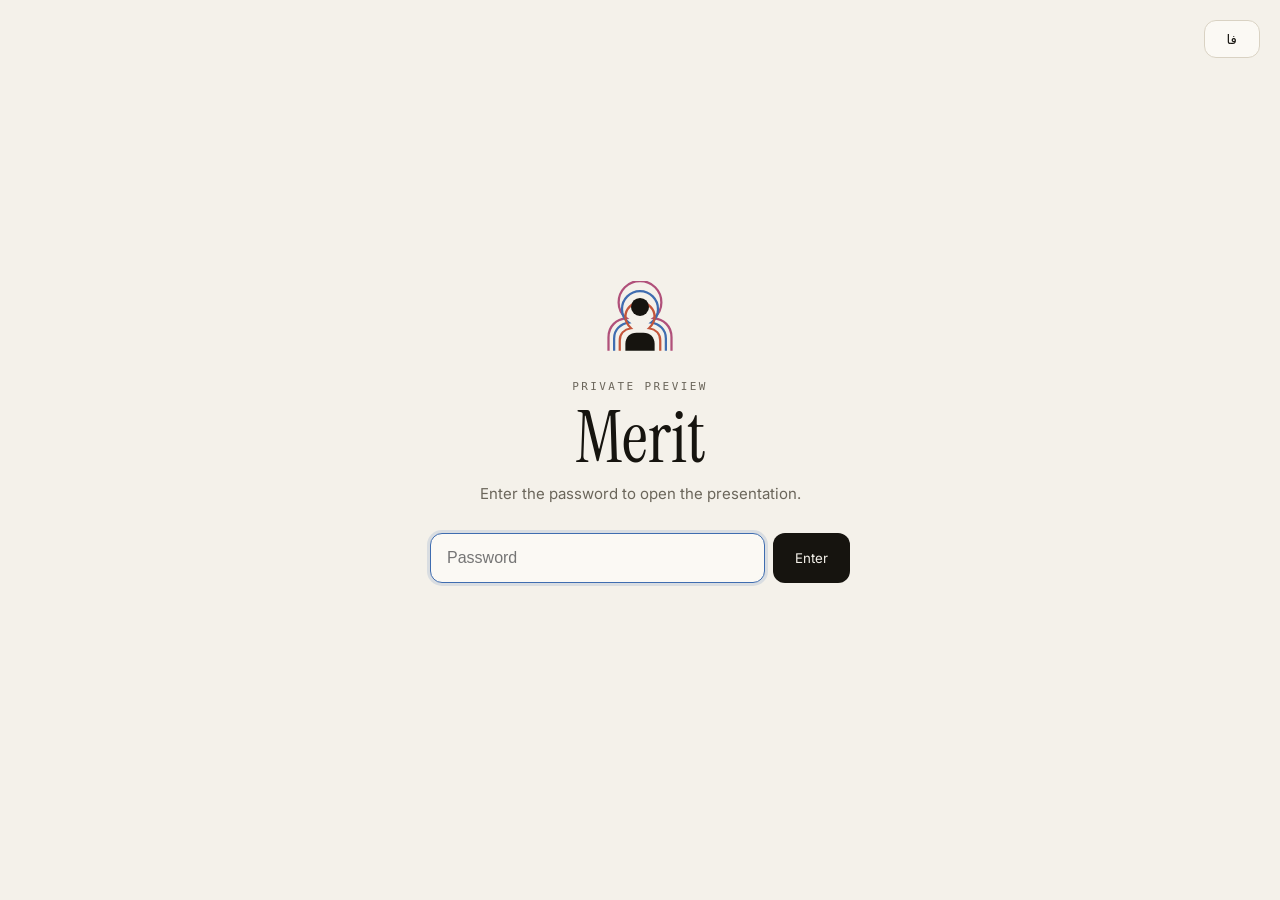
==== commit fc1ed450: "Add Persian Merit presentation and protected publication" ====
--- a/public/index.html
+++ b/public/index.html
@@ -30,12 +30,16 @@
   button:disabled { opacity: .6; cursor: progress; }
   .msg { min-height: 22px; margin-top: 14px; font-size: 14px; color: var(--muted); }
   .msg.err { color: var(--red); }
+  .lang { position: fixed; top: 20px; right: 20px; height: 38px; color: var(--text); background: var(--panel); border: 1px solid var(--line); }
+  html[lang="fa"] body, html[lang="fa"] .serif { font-family: "Vazirmatn", Tahoma, sans-serif; }
+  html[lang="fa"] h1 { letter-spacing: 0; line-height: 1.35; font-size: 52px; }
   .shake { animation: shake .35s; }
   @keyframes shake { 25% { transform: translateX(-6px); } 75% { transform: translateX(6px); } }
 </style>
 </head>
 <body>
 <div class="gate" id="gate">
+  <button class="lang" id="language" type="button">فا</button>
   <div class="box">
     <svg class="mark" viewBox="0 0 64 64" aria-hidden="true"><g fill="none" stroke-width="2"><path stroke="#B0507A" d="M4 62V50c0-10 7-16 16-17-4-3-7-8-7-14a19 19 0 0 1 38 0c0 6-3 11-7 14 9 1 16 7 16 17v12"/><path stroke="#3F6DB0" d="M9 62V51c0-8 6-13 13-14-4-3-6-7-6-12a16 16 0 0 1 32 0c0 5-2 9-6 12 7 1 13 6 13 14v11"/><path stroke="#C4553B" d="M14 62v-9c0-6 4-10 10-11-3-3-5-6-5-10a13 13 0 0 1 26 0c0 4-2 7-5 10 6 1 10 5 10 11v9"/></g><circle cx="32" cy="23" r="8" fill="#16140F"/><path d="M19 62v-6c0-6 4-10 10-10h6c6 0 10 4 10 10v6z" fill="#16140F"/></svg>
     <div class="kicker">Private preview</div>
@@ -48,13 +52,30 @@
     <div class="msg" id="msg" role="status"></div>
   </div>
 </div>
-<script id="payload" type="application/json">{"v":1,"iter":600000,"salt":"Sg2JyBIYNEgIlI0ojb4bmg==","iv":"HRwrNI1iknFek0R9","ct":"y+8Zmni9rAGBJ1XSmDEJjXmYZ6/qMvdBUuDuzl9kkt+w1gu/JpTx0157g4P8CYUUd070oWnRqBeOFqpNVgBIJVDXI7e4QqW5+q4BN7XHtHF4i+Q0Y2QonHxDh9B3IRhJif7LWVj3fmK/WpXHW2l3kjRCbw5EsCbTY7fhdEbtzIYe1wr/BZilAPSawnWvYEcHYQ2eHTQ5/bCqA/qauXC4KC3Txpfhx+AzFiUffsPULd1yGxhQpE2V1lRRpbzU4mBDoBYaHwP412Mmd8l9shaxcu8mwFb7kzb1ro85csYfvm07ho/T1K1zgXXX6nCbruFKu2q5LUSNbeNlucYRNIafO6L/2T5wRRWulR3qYZ8emZccRD/W82fZpGL7pDSsT4MI2CgexMvRCAR5RqwmfU5T41DsnK+k4ik6qZtRUsGVZle+SFpqWriJt8PVOi5phf1j7y1e/oPkJoUYEWLL8+Qnb8SPZ/41t1tcJvnGSlz2F+5KcwqAkHUh7+ExcuGkCW3oJaXUxuRUvNSYl60ootoRZBM+hyKunL4BcrL2/8IuYVotHwafN3RiaUkhY7H5gGumVmrBqJHyAEG2KF5Cl0EPBU4/[base64]/g9JnUCH6TZWg07ENnSwq3doxHYePSIH+ZPV750JhZbiztvFJQHea6bgrss3AawCAfBNTCwVmXcgdwwsXveE0fzRo9vA5OtPej38lq27b58GhR7SrvXhIOHopzKfuXhFAoflydty/OsiWY8MIuX8iSxAcUJqV4xHAxWa/mB2SbQqLQfD4Z9ylsCqifKyB1G9Enu0phIufqU4skXEMNmCGdHVoWV7Ep4fn+62nUHT3uH86jBqUJ0xsX/0Z+2uR4gtZTdzFd0y//DY0NavZ+W01iVg2qhC5PSU2rE928LXiKC+Ljw+ppfheMkRpMtdw0ZqMgNvIWgAlLPWSzFDxPXkfcbNZG12Syeym0a7JVgwmI39E/1Jm4IpQbA0A2yYahMFsUm+uyO91ozVmtJf78EHBjjjcTsU50nQwLvePW17FpVuFzdiE/f6Rf2FpoikqdCQmBgsEl2wg7RY9mSx9CI/3D1eF0jvWFvdWZHRf8+4CL2F09Qd6p2JcP8ed6dWeU9FR7zgjVSu9zZk2ViJFCDrbRTZ1y3aRHHAV+E2QB1DKJZ/Zdjieo5zMdJzB3ZZqHTxFzfPuoEGG1TYUSIqVP/lwfA3CvYUuHA2PRKAULvt0voXICv814aHtXSQOsEJ4iq+F46tOvyeayWNCfdW4Jd91KSGnYpw30tdakWu58+VKrgf1GV497JGn5Qpg1tbjF8QJrbkaq1cHUzoYRi6cqx0ZiltTNuuQfrjFyo6C7EQP+S6HnAd2IJl2eQ/9C7m3V5r4Y2RxHM/bpKGKdYwRJrxXbSBZ+eJIycPjQwtz9tAvA1XW2vodKchBao/UN9/0ttVgmLqAFaSddYGQKx/us2BQiGTOgQ5WXaaNd+UytpWZIAUTCCrTjd2nBT4Fl42D0FyYLa5GUBMjaENLq1iT/oJdA1y9AwpTl2q3cozvJEFM/tmLc6tBKNRkdX7lcFL8Sx23XdhnHGAVFXa08VwW4Kp1KxQGcTDuDE5ftkF9UcQ73LjzynER0+vAYVnce7RwyJp0I97N1EDetFP7PpvFSJaD/jwZJy2XK+CPZuAb+3Fvb/6aT5wW/9ntyQ1Z9nnlmQbToJtgsistFCjFurcT7MUzUf0vgKm9Tiwp8ZWn+vI8zS/g3VYFQPr/tBJrbrx8TM6UHJVSSEfeHnmnJjug8hUhMEoRf/pplIffG7ymwnsv3zc9IQ/Fj50CrtRNueOpmJfOYD2Pd1QdsWL/eMGu7yNwwTqTejVuIvGuEaMOi6jBSZ2eVB+lBMet+vdqAr9ddUXNIdNE/xejhcu0/Wfg+an3CmJgQavb2QO1fJmdHtFjN68dDWQ62Ou2FWiWM6TkvoL0+hdZ5gyOHQ2M/s8Lvg71gtzURNQCE/nlwtQPetRk08LEoLTdj7gMNU0MsxXdwCiW8/9fh51qm8fgft6lHuXCyDOyg7qcGKIg6jrdaWZ/LTQPro4pQnp4ED4CM52yVyiqPHSxDoMlay+H+cnBDBvTGWv9KbL2ZPzqn/s0KTwucrDTwFcehgP+IMYt59iuyGgAVT5UIrGvrm3i7o/TM4LauoVHj4B/TYXUhN/c57RTzLZ1nByjtRqsa5s7/IJMrx7l61g6r11D5RpCysuibzOzSWhcHHAW9KWwp3R7Gj/U+TSloaxjy6fEE1VkKBZ39CPTmmcZPetphiRvsAIkpuNSL5OHsedoDS1v55Zlh6D7zEUEEp4i1SmAekWIX7N9ufOlxqelGzfJ9RfhmJag/VeEz2VPRDw6/ixCc/JssSxnGZon3XoJhxNjFDrCauXh1lR9NeJQ8+pyFRAiCdmWV7Yp1IZSGRd/N/zpYvWRGc6A4/wdDbkbOVXAivVI89O/n/QxCSfeW1Djkvo1nbr9J6fEjEZ+Sm0zl+E6G3eBrz4IHOl7mjdrLnJOQw0WU0YBZhuAgzEXBXoYdncTnmnXcfNexHFMTrfjTnnrWyFbL/XEzJrzcSwNZOPGiIKOcciZ1AuQU4GYMUGjqPapt+GZVCH6CzLiTTziXTeBcRiGi1MUeOubJEB8Z8HXBMfbvyjyOU2uj9RCNTLjjtInB2tqV6TDvz41Pzj/n0LKTk+cDDVL0KMO1NiVktaWmD0nJ0wxZktVMOg1815JvxC00woFpQWwY3ZIdSJTFyoJ5PYCtrFHqB7KIXEaidIHFifzl9kzF2NqTKpJeXp8/K7rmN0MD/H6rLolkszyM2QgthqyUFap4+nYJy+MVIj25hmOj9cPVPs99q+e5QBYONXm9LQqVziIHL9+c2VHvkHmd9+/0dCi9DPB5TIFDeQM0WeM0Zy0QWM3h+Z2/ExmcgU4E84Lvz2dVXEsv6Z9PMH4H7ud37DhKYL7N+FgF65kR0zACV4d9vZSjsL7qTvgbb6yKFvi5D0vJzMnPPBwgQ5efZoGoz2cWK9dW0CsNC5CevM1Ysyshs6IX5056uSPAvxFyX7b6s3IHnnhRBVzQWDh5NIw7JgrvtwhzUHbG/hJ8dwTxizAskVrSbX6OJ5rAmgMgUU9iAgT4re+cg/Ex0ZYia1QzX4sX/NLscoK5j+iEgIKMHu6UY20i2Qwa3jJeIYMoR4v3NhWFMJA0CzIetK7yvWccw59KYGBGZY2/N/WWI2HVRJSvXWlWN5dD9OLvvqTnykn07W91uhlNHgPiIqhSz9JoQUua5zs4rWVDfKZhf/sN1lZ7PhDt0HjHVVsSDqmwk+BgP1j8KQb3VpYgu2NAylWUE8g1bmjVTl1fYIb9JWLjbV9Hud6SnNB9B9sHmEtyoFB4LTW19otVeP9hGzCHs3s0lK47Gqm1f0evqkQQGeiR3A6ZuYgd9jCSe25lRb5TcB7Kf8cypc172kE5WPx1d/xN6td5SH3/JHDGEG3dmIrtWgalCz9yNUympNSS7N21wPwdYiQ8lDLf8OIa/RCoFAcZ4Je1Y3MSQ5D1cZhuLfx1U0pprjdQ4UyXYjRw2QaAPBXrC/7Kiq3iWj/gKIxjx0joaBqka38S3QviZ7vUGiIKNp0W47Cq1VLyes5EnYHYgD24feGWUyLcwODa7SIPoSWPYXQQZqEmSUU3t5GhAK1evD/3X8OfWqhDcoMCDf7T4BmZi47mTH5MZX67ECbNl6q6kVglSbUDwjpr/cg/1uUO2Bb3BopXf8Q3PyLRGs0SAjT+5yIU+allr26WkCd6/[base64]/8nZqteKzZlKOihHM2u9XIN23VvoAb+0y+yRw6VZzkF55bgfDC1tdNn5ZXQOB3gNcBezkxtIVijIqPvAmzi+eftYGxyoN3qWLanYoUze9Os+LJJtdQCxnY6+xOv2HV/svUZVJ3by8YRB5axsQWRIoj8uW37hYdn+b5kDg3GK+Mq5Tn3uE+psn/a6It1DtLa/odl1OsMd17tyX5b6KG60ASk5CtPrCeMJ+M0BND1+Knlg15uf3O6kHOsL6WUF4u0C7yTWDnuBn/cnItV/IblOHJvoNzPquPJUKOB9svr3lde4GMjBR8M0CaT4kAsBs0b1Ph4bk3D8YvxKwENrXh3lbudVYxLyocgQjhmiAYd1bLOIIyxzIDwUjJ+1TygEGko/Q4vxVK+w/2YGkdOOEX3c11S62fsf6qUIkBHxHW2eWET6x3VCZEHp7k/LPr0xXLyKCfU7kPw+cAQV6Iru4pXLcmNp5AEMom3v4exlsJog6MRAPOQi2Z7DM0zpLndzTCkUCxSxDbhz/Q/egVgCYIQlrVI6ODpldZXY7+zdrNNqE6yIgfZ9a8fj6lRCk8YxU2rUS9W5wXXGbDb3ypwjH++LwNThzbchnZ6RpjhiQki7eT3d1qFW4M/mdRR/jE8VsNU3p8NAaXLQqj64K3lY2EsEb/jbX9Yvy+cyo1y/V76UnGQ7lalaVNMJp2AR11e2W662BfcDwHZLoZzOKS5Nw/vGMsvVEByD608isQHM9Ic3u4CMNwWVFJJNFzxsZ+OhzA/OV4/PYojGcIWnhXFKU21lc2Z/R5GtqqaeqzGVxzhCCkOrtTegss3E4MzxmZhGTGwmYyzc5qnzPVWZLoL78b/xhxiT2ZZ3y8cWzrCg1TKa7LOYdMvRL60yhTwE7FBOUhLFcxTNnx0QNy8TPShk1w2KaIP/QXruhMTWV7R0ND+ISw86pprePx16qKSykeMV1012cxnlyc+kLIZIva8rtDGaqF9uWUCbFGKtzSkcRQewMSIUWsSyWAbKMNwlNnpWRgO29VOFvsCnqC3xudqZVlc32BXqIy+JprJtITDylYEf1biHdmvahMjNPKNBO10ijSzX5/6Onr7Z7ao3S6zHDuv3L4pGULBxdyHLQojlnZet/zTZdZD5HGeuBCj9xIXhaDjv2HpvXq9eMNBdnl6fGIsuPEpWkiKmtRiIAO7DmrNQUxaDDuW6CkSd9sW+n9yWIsRZaQ4Axzk369xLOWY++RIn99LTaE41H0jZ8y3PqhzgFIn1rRZmbIUg8/StvXWPA5o1n8QEERGLYDTm5CidPB2zhIyJUCXkAAMQqDOfCBBkjUtyUTYO6/UC2JxP/Mk2tl8NLunm5Cj7+chjlj857ByeGiMqdQVjL8MkUxUVkhXH9rj9kfCptG9kjHfiNO/oiZcrZ+5+xPE/uSEV7EEfNBEy9IkEXAfxd2ACiZkBxz5GtQlhXo4L4TjY3QjnNIdHpByeSy/4br6jfjZ1r70gbhSS+Hv3kUSYsbh1RVVRFXerLvXIHm0VUhhfNl2jx0Ka+UEANuL4gmDi1LDzo+fgAg1pr01yF8GCbTcu9TYmOpElwRLymbZI8IG5oQJCLeFeEDvDok/pF1dl14YLghOuJEKUtkbwVsFFb62czwhDenaNIGnqyBi5oyr4CsVAodDXwr5R0EQSucsWNAJVlYvi9lc4lmxJKXrEPjVOB9PcZ4tQRY94S2t/jLix/z/Px+8XMw4YHK5CX04hqktLT619nn+uOWOlQ5Bf9qdAjgGr9o0j1+oNM9ivYHTti9cv0wp1+BVOv024odU36gSAxiAovw2ywKBLAaOhok5uQoURTJWq6Smk/dbq0PjaZBIWvtmiH6cG6nGFT13J4dRw1Rv/tB532Yr4Mh1q1a7IXAF7ESXacKnHQosEkLxc6+OywAZZvKajKQQH0q+7uudtTEpxdwp40/0dbx1AraR5EoIT7wciHZpRfvymA/KMf9kHRVlrat2IXIzzWNWYpDfPnv4gOGkJJtvJd7t21WnGUMjYXR28dVXRgDDGq5+SwUeOzsSoWhP8s7WUJJ+aYw0Sv1mx5f+LuEclhyV2DUXcT8EbwBTbFzbniKPF8+v9tUxkbjKP35C/0bYKqa9tM+3OLSjFUw3GfVLmZw6vgHD9duZTcNz77HE7CRuZa5gUAYMIiHfZUHZUg0zg6HWBBG8/neUF+9SjMVEZV66gj7D463AEBrLqCbteaEBMDtq1nyfuHCw24S9NtnGObdiZfUHjfgnIa+r0ApjVD8uIwypm9NtIGgsBo5PHzE2tUQZcs1yiRdiHnmSgtRghSr7QnZzfK2DYDNzH9SxHFKde0GTjp1zsxE+B6fTYiqNIoaEs0F7/bM8uLR19dJn0OJgOICwXI12ksQ35n5KaumOGHHKIEDla2VICztAxj9vJyXLmURuygNbRFmwQDK5sn0b2d4KAErYZ+yC+NmAaZHN/zyifeAMfRrqtO3l7gLVWxjyYgQNW2A2HD3M+0IKkfKVxdmkSIBd4XRDrVLn1sX+tyA3qDEb1b7/ix4167+udlHU5LWXCJlzPvunnXWzOtyinTYiRSzdnBvaR5OcBcByMr7HZH5XV8LGS+hALiF92QSrQmRXPKcrt8YgQkVmBUMjwhpuAfeyCcmOXC6jK2q+5TXu9NNVlAN2mgN1GbhDWna5y8/b0Dz3XPczVRQymM6mopFtsVXv6pNffzBWakZVRcOpB6bM432c63lj+L6TRafFCdsQ/tsz6leSW2/c2VznE5zj7DhVlga6s8Xw7KI+eIVnK/GvpzPHfSd4v33LiCEDladYHRAa3XAJyGZa02LhIxe/Zkseh/[base64]/dxUsuHz62gjzwHM/pkNOJ51YFKBiGp5rWuLjJ9OK0ih/DMTzGYuiiNuWxtNK/DJJcFp9e/iolUtJ0TTUOwPKYmyql0bEwqBzMh3mZxsOCjdz8cbo3h0WlHrpItFQ0kp4k5Ic4fSrF3oBLWREC8VlNQHA8hTEIH+LdahjgqDt1MhjHi6bWcgP0l6m7I37c9x0iIY6hon4QVsavD38iTKERvOPnoYlwV4Y8bH/ZSLy2NLPtR3nMf8FtcU93MVnHvmowwOS+tuSvEm1izYOwMbFe7Ie2i71qkcrwGI/+e+bnylqOX5Dx3dp24VRGNmMJaVEkFdJoCUtVDuca2kUMTh/dGO3jttFqXmlZLN7MfN6s9F5gKtZZRLg19c0/rKiCwaQIGSv3slBS9lvHPecSf1oIBpmalbFIa3KO/zXcIxw0XjeeZKcPpdVfcWFJIzM8c5p6y0zK7afBrPf2K61esbSjBf/vVxjzQxXtzvjbzBvvLxuMfNryTtS2+9MEJVYE5NWk5TYjaxAsSSAkowPL3L9dwPst6fy4ul4E0aEZPJ1QFxLg4NLY2aoDaw0bKhKZM9oSM3VyQ5O0ESDrIEOwcC3UWKhLD885+5NsxQcZpMJS/GilAABON4G2vtbKxz0loqHoUXseHPBSpSyUlSsAs9YiJ8o3w39GXvbvLOySWMkjdB7nB8KFL6QP0/FQ8eP7vdc6DSmlK+S7UsULE4/sSEVKifM5HMeaslfGTcsHTa101eKd8dvcLQwsSAnU4lADEcLGm2ZuJE7ClLYjHFscfVyf/b/jTI22M1W0oI9o27AMHcMF+lktxmTjON63ghVffeWpeFQOg0WyX4Jf5QiFsF7dRI84p1Xr056olCBlcUneEAGc4Gxs2J7VEHUgnhKi2YtF9wzAfC1EWhnzqrqFfiaDA3nHLJrdhBY+Hm8w1pANXp3yY3bnCVY/p8kpSiOng3Tir2P000t/bAxLjOj4pbM6llWwD0lo+KHjL61fj4YjYUfQwGdJxf+D65GmTXS+ZdWetqECl986VMmZ+fm1YdD2Lv0j/BODCv+AR+p8K6551HVnChHirrus44mGk2EgrWWR9VhAyrhSf1zA2xxfodDTePlSFRl9MKv33yR+VWapTMQ7nE+w4PowoSYFOVl6YTXj74FQwUDFXE2P08A5Qe9ft9LK5rG/n4mhaa2cnoJhboXH1spFvr7jlsBkpdRLeH5OZ7BYh+X8h7BM5wqTNWJRws8sYUWiAmbKIUYHsAiat7ug9rhRNRALLaHj2RNx7M5q/rfAQDyG2ULJWyGcbvV/dNWpLAamYs81/uP2q00eYulph+87WBRnVj6v899YFncYlXFXkI62oSrF1nva0zad+JHMxcn1W2o1ywVLnkD4hRzsPAGCAvAWCCkATI+EFFWBKaVme0XibweOcmsB2ZK0G0LZACNOE4d3YK2UtLLPts5LVwrDLL/vvGq+B8ojylPbYuAPoBKddJDJVZCKLmQildL1zLRdLgqGBLP/KmsunCB1/ThPzJbEnBXcAHeBD/sYSD7+etf8Mb8YW+mml9oDpm5u9FBdK0jV0GXSrg0KuLxgbB8N6GqKqqxZI+YJ/[base64]/SgD+yXVfY4A+YnMfuHErA+BSbpY2cAwXYoFHycwdxDTmT4EjQ1MqMR35ACQClyVIujUg9K3FGDa+hpNXdMhqCEwIL0fXHUYR5YtME1ZsljY/KxoIMckIsaTXCQ0LnW5lcGc+55OCAef+0Ya1MCrsTxOyp7VAV3dkFpGeOjjNjYh2UjhdNfMyxV8iM3cqZA7oRiM1F7uEpvQ01XMnumwF5yhHwZxKu6/9iYAmNzQe5xivad/TswWn8CVBb+Gx2+eTs7HrW1Zh+hPL74mGREpiy/DoOUnW/C0CSLFWmFHCqs3DtezIT/+RvcFMVKMZO38ijXyIasCZVcok+lYP6VBrV7Bo/FOWbRmih+3bmNe1YFBmeo00hORooF7nFek8o5DvgPHW/htGg/bLPu5dqnqYC6UE9Z25MwX8bdLZu8Vz2eyIlsgL8YCSlZoZZiiWJ06DbbN5PPTiqXM+6Fe7tZMj0m+SfjbfKWfBHrXgZ8AkENcBm07Fk5P1KAjVvOYPwzd/MolcvMkjpn+HW41c6UF1UfVUSvX2d1UW9yyEBBV9LJpP+Zd5two6VlDtsfi0SkWvf4OoH0+/xQo+eXlCVFXimPgk1HYcbXVKP134JzTiE5oaKzTTfyGmYWo3dhZPV042BlVEZeYbVqZoaqNflaMlYD+yN0xkIWGtNR6VC77s+FragQV2LqMX7L57EXvy18Cc6K+z8H+9q9hb7a4e0SsUAGRxUhBN5U8Es21wgqHSxE/zzgI5UIm+aKaow24696F+R+P+RAGDWzcJsxK+gf2PhQNVYsJ46F3V+yIeRRyovx62TXb75VZ+GPsQ76Xn+GBE4ctSSNdhg3dH2t6xgBqukPPZ7GfY+zhpS5CHtZNTS4VfGipWkCmERrH3Nmud7lebYBzymZzRQ1YA6LrnWsQWW//rwxiYwkG49hajlq/58S4do+fposGBpAZtnjl3AUkEWJNyGYLwqGrWJOmXyQDTRN9ZnYIOlx3smiv/A2ZS7A20Uw+5W8kbjK9XNgsjYruQ7ELGuR5giDyDxdZjFv+ANfnTjF8He9eXJFvH9MEv3xuH6wdaiqJvSSGGq5N7xNXoD/PA/zR61skEmQO12KeOd7XeLNhcbxP7O/[base64]/RWwj2OmFRaowg1kQLyImyP+2bTnk3cJ+eMFKpAu5pFelRc2ICsehVsme9jjKy+uerJPE+lNyR5qR7C7cYoCMcNWVXC1vkyw58XKn2TGHnU0OXxZCchKY9sTsztw1+E8hII/Tb1qCMnXsL8VVMOWacsQf5Nem94H6hGFSxk9SewQkq9CaR4wS0kj6UcEUk9DbCqrHYO0tucyzLceM6GE+8708s7yoIc+yi+keL0tgzg/qVJ9Vr6MO3hOBxeBv7O/HHIjC/mRVEe7/[base64]/aM3CpLb3TTUNwzqJw95evp6HyLVoaElbX6hNzaoAR23AT6Bq/RGBm5B8nkHvtK6GkZxOhSDXqIUQXUkZ3AkufZdS1EHEkCUm3VN/99wWg93h3Fx0X8QtL8pSHikW1d9VLukTo25dCtQIKLsnXGoqPV4mIJF783ZZVJuD8BnQZfTsXHXPfuo/7tqunuUfN1Smf9BoyNOIgXGoVCJe0jiSxIv+tsKiUJ+h7b1KpHeTch6lDksEAaFeEqQkB+YkOOQoi7mP6D5n0MR6xfWpDnTP2yWXRa5sGsutNV25rSgXRND6tECRPJlUxyV9j9xsKTs3fjQLlAIiQHUx6qNLixAlMMUxOmG70ISkbP7jfwX5l2PIRPhpp4zIZf8XSG/aIxCRIf1WGmWQ4C5bL65/GHIZMO3rWS4dIoCuCT6XtdldODX6zebx/GGA8bmpeZkpiB8GuwHFNU3kmPilBVrkJ0XgwNG9OdLencXDpm79pCS/4NfreZYo4ZbfVQuxRqI+VWcYpoxujWeWCVXDUo4uDI3NdAieC0n5bSNQERQNPQHJPP/k1wGNwsZRcMlbD5S91mjrJr48HEnL1F5OdsmF1tuBbL51B1/X4GArNkkirOrY6H1np3HUrcG9yfspWgLOTJ6+YfNpMIyX6vJjkn76T4fDOgHRfLAu8wz79Yk6ienglFCEith2/WS1fKmwdfMeULXGUVIjGY3tlTQOE/Kx70IbkeKNLeUxDT+FhWOexNMkeEApPbVkOuXbVmfCmkhIUIbHwwFBc+JMC1CSwFAI19JAsdmEFVAgBP+FBS/8yRn+ntY87oZ6DACO2PEQkfpRgLwKMiTDcDuP9J5skQlbdqRsWGDyQbLR7pSxzN+pp6bn7JTAX15cfmtEZpQ5kauzC9KRplJU/7R6KYV5mbJ/eQvQPMZZJrEjNdkVqFqQgMFppuQONlECzLh1KvEGcBMXteZ7GO6F8qs+Z8i439akFG116Gv+bSLMGTfbKLoHcaGpmdUi5dQpdSKE+f/h93IXE+zH28KIyeSfPiKI9f8nyqDEA+aliB0rboinjPyx1vEKH/Kq/Zmh7INITNTMVlg9jia6Ih4TxUoAwKizEWabwNZqqQQXAY1jU4oGSnmYGxUYqH02JvyzpM6XZw6276lyVr/6SPGEloE05jNEyIaFGaMp4K3HOb3l388jgjQmokYEo+kL+D5/tXjy0TPmbsAW/I202lNj8Vm4yRwvPNvQO2m/kX3u+JO0Jx2LMow9GtgJt0VqOeJmlJCqHxi1G+Z9g0bT9PRSLS+/sX1PeiOawrpifCHvd6f4aWPGz8N8trSzUuD+u3VWza4ZZWUbm0TEaaYusG4xFuF5UxuDrRiP4gAD5Oi+EsiKf3itWXUAMpPPDrZHa0SKKJgTK+9kqKg0e6JAIQ5lLlakLOCi4ykS8D44NlTEWUvIgtIq9jv3YSFYNIAVwstF9We/xaTfp3poWYbiR/zxMU9EQEmfKDjbY0/Hem8eJBunS7wFYsiorbBRGeVp2EiYv7MQTZrpxl8LuqPz1bemYE6taQpkTcMik0KZVoO0gB/3PcIWE2HSgwRefRv/3K86ZI8lgBhZbuoye24wzDITjQcV3ixKaPlv69QqyDEqnt7RjdFT+IUR2tre+lQ/3caCmS4ZHIeKikj3aWB1jFezUeJ8VWHaCnUAmc/vqPvgvTDvpg8FEkR9TbfqmpwGSRBYt5c6L92sd0tjcd74iP2kn9W1eDuLr4JDQucFpS2zHF63so3AcW3f32swgyOqd4XQFHM1IbtCuTywCNr0zZIqKQ5650Uf/yvZkyRqoVQQijeqLWBrsQpQkho2mUber5ABG8LHKQCSCsZ27kR3fuaS9VchmuhZ7PV/cVT4L7BtJFT/GdyQWu/oP0nS/KBjSh+auB+peunEhu5k7oteguFO7xuKFO/GOrU5BvRSQ3FzUHLvuMfxuvhwJ7KUQwFOO8p2xeGdNQaL8VKHvm74FBWVIbCT8e0oUkCJEIQYq/n4t8dd98gGyPafBgrjwGNAz8+yXwx7v3Bpwt3b16l0oTbFmRqg7vHwzfe9D5m7p3XSnMidGMIRbPx2msplLqeRHNVn6C78hXSOfyf4/+Rlt3KsLRXNBXfMDQeRVz0sErsJLqsCgYsyqo7gqnLqiuD0L1ELrShjXW+a0WHmg/eBR7EDvxyG6TiMyrnTwfxZqgN5P7B0SqkFYdOGgC1qT0KDukssf6yxYwGREkK5FJpy8CJhSZSna4oAJ5EaFIBZicRsLphd3K9QhVbEl0027XOkNOTzCv01ykP0JK2QF5oLl4SoFBh/OiCrGWWHL1osFUMYGgAsQzR8KOAoGNHotaBKCfUoNzMKWzX4Kp5O7yPrDDjgBvktZgqUqzUzYRzZ+Yx3f/7f1B0AniZ2SPZZ3UMP/WcgHN0vfwrobK9RRhHR3Vb8uXlCcU1na4Nm3er+Ojqy96n6P28kPvj1BzLqDpWsUO/TiJKXuRfcH7k/8M27F1HOIDMecsJLoAZlzsPuSXtmTVNxDX6uy3iGfxhmhBMwgJ1x2d5v0lBEQJi75raASYGr0YFwpXtHFKJepyGAtiYazB9JzFCb2nB3+N/+3jKgxoFDCzRpfKXeAMLyXUKkw39Z1f9HswOUCfnKCjgJY+DcTmL1eUC832Edo1Um1Hmj+H01juGhtU7+jXJpvsoAg8tT+F7afDTZHRd6fOq2I40BATRtcAMjF0NfALK2WIWX8EzGzdeHUcu5rkySA2b+lGcZg7D+BWYgJDLz+tTjaCioY9gsBr7jtlOPZD/nDYSdxsGvCkMLVNKm9aG3kh0v/9jRnRlrna5ZXsQoS4pSoG4p1Oi+FiUqHl0rappv/tMC6+yLqg9HC1bSGYcek74qASD8BtxzWapr9DNKRVuc+xinRm0Vraq6ms7j/c25jpDCTOrsQ0JknV7fhnk6yt/45WkuyPffJrUt88ZXzPifA7pTYPG0EY6982GaEnBkP/zdWF4HQkYx5NSzubU8dQdDobJZ+7ZMr0ziW9gMYQiMV0hLZcpDYxDcABykBBWYJnUu8M34axR9V5Vhh32uLe+9ivo0S17YHfd1LMsblYx7XNCr0bGAbxEf8C5J9JZfLxGoANV5C37tPwEX2/h+h1gksc13I7muXEgpb5ZbazRsnVOP+RHQNm1VGDzQOnG25U2a65/u7b057o2JstGHqkKOBIiKcghp7eB4Y2i8di1VmqTP1HzhOy/3iRagCfo7sHEMOdxJ9EofxsDdqaVG9CmxyuWA3YVglVHNVgOJH0ANaWuB0zrnz4A7RXYs2u3K6Xu1+BeND/[base64]/sI+QMUlpfsEOX5W47IaEErH437CFG2a/[base64]/0oKS/80QECL7hinK0seZJq6w9fXaXVrA7cvEEHmiQe/[base64]/no2l1JJujyDdMKD1Y4vEdd+/rYuKmiHuANEzs0I0dmU/FxKBh3LPD+b7D39LqJiqTHwJKg10gFEhGdjJRpsn/2Wbcmweftaju4BzQ/EDe9dU4x/LT+YB0kp9fTZNuSrcEyj6SwRWZDbZ/4rEwdvbI1rs63spuC53ZG1i5UyachUk2tAt4Escl7y4Q8F6pEg78Qudc/66lh40b4O4AbBsjU/TIroujbttU5LVFJo3ZcCOx92HkvsssQWowEuGXyueofU4D2pxbyXYYvw3tAmMfi+bYs/zZYu81cpaig105YXaA/Qj79PgsW2G0ze3FuZNxczN5h3b8i+a+L/VDme6tcoF56rsOH605ilSVTN1NgC2Wy8eVpVCSgiZtKeD6Ew7W7VTavDo/YEKZxuMOfIlQ8egUnRCw41fk2EfRrD3cRkTaQ2udniH5nj+cH9aIKT4oxw9lpgz3lUU1pVNHfCU7sK9p0Bru5Te1jmTC0NRNP5EoDB8n1ElMTPsgQg/Jz0do/ZqoJbEvQuP87RU96jds0NEXMiIy6cO+tAD6+7U5IX7zGLHcvEh3V6Ss72Z4yuhzS1o9byoWSocSwNlUhBp2NmP6nKHIHz62ZKRNJYoK3YIrjjpdlg/vltFuw6kTTotPW5C9/86839HE427kT/ubOBIBYG5rtzPv4NgswJu8izdmohuKW/wjgqSwlufcIDbIcKHxjB8y64wFnnnGSm0xOI1s/h9FcLELBI5osj5DhzmYRtTlSaLv8r0ivqID/5ydJ+nIiVIlhoezj6G5pAG0F84sX7swbPwb3vetlrRk4BqJnymSXLCCCaS0obHcrmXI/BYJbmN7s81q+M5PybW/HKUIuA4kY8QY9LKxtDneeMh2k5jWD4gFpGgWiugXhebf1HxyDA2zRnnLjbvGGe13rJLne8ERSvD7G1Hql3C7sUgWHVLTYl0vRKjecMhp9QEeZM5UHp7Ue/eydr5G8urlX2XNxbW+rr2nRgGXFjwZQsf1CbfC3Qomy2TzvrHPUk8RPgOQG2NVhkcCgsXtuVvKNm+Ey352PPhrEAdST4O+dFrFc8aJdFBIt/pLu9N3T0VzdVi/[base64]/1T4cns5Z0r89q23b3XjeLdsTGnquVb1nD0v01qi9I6+ZVG57kUWObFD8eO4p3zhVVVfPHRBPxhqhfU0YPnsrMxfC/OlSVvb8a8AF40W6WFBhY7yJX31KUxUgtspLxIZZQ4+VN10Ek8CCCCQb/Cj6XXZMSRm2DOVZW0MkXkWScFe6EWngugePS9jXVoYGE/tHzWOtTKUShSLHvkFfjQdu5msc1HuI8jmibjG/kA5/NAWDnE3x4acnVbEAdoqiA/zeowiB+ChpC04XdS3Wcio7lELJaFGWFTXPYNwXWLt0MTR0AmGVO7j4XOhsh+h9Ju4oUMZ2ZLb7zOTuz3+d7KvYK5jDrJj0v1ZaqNzbDWPkICXIisOsrk/[base64]/5uUzkFCdqp1EFPeGxV7IJHtEkVpTFWKnlCLUo00Irk9/FvlnyEet/RoWJ2wLVAL9zduwTIo2BsQvNEguFUZxbQk3Csuvjio85mbeDmH8jysHQYzicjkYslmoolZ2O+hYyiB9MT1CrvzqjyKSjPQoEB+HC8ws3ihmYTZdjc6XcuFw4vdM1e3INtFmsbbeCMR/js5diC7Gs7JzBoqn40hNnzOf2Qljrnyb0y6budtHkFKP4UZaZBgqUGdZGS6hXZYavnKqMp39UQR2YCd8fq84INzBQh4Hg1vm6r2gyM3X0QD/dm0MyiHZ5v5gA8X0WvXmPY1fuE7RdXTzjcdAjnw06GExjgksfAGXYNeEjUd+XbTGsAdWGUH85Upea52Z4cQ0K5SowwGMWdLiMU/Z4raWP+mwHMjHlunxUAQHRmCcBZ3cNxIPKRgUchZSMUmd6rURmUgd0Vf94qoXmHh5ROpClbkMOukP+rK40ghtwL/TiZlzw0m499INnoPGpdT8nL54V6LkVD98w4yydNgyjCWWJikZNV60qKvGi9/4tSd6Z/yriVU3gKUKLVCo5XSZ3/VS1z9Lu8MGM4GwgHbyvJVkeu1GXak2opaBH331FEUGs3dUNNKIqJxnlPI2D7v4lJ9Urw6V4WtIYytKfh+NGyGWMuiUDog0GuuCZ6HMdQMf7MG5pGGqKzxnpYbwY9p+jP9HiI58bEigUSuFDVrOtI5Kl8by/ZEwVa8OdbrekodOhTsUXQYlTocywA1VvGXsZuQKmIa9mlJMJIsc4NmhdUeff5vQfMGUz3R1Ql7U4URzh4w6m0w+yFtHWe7qsJQtAEHNyyyCS5SIDhRIvB5j4hLiTgi25IWqBTiMTh5lbAl+iM15PfO1IAP1qSEC18IgByjDUedcXdWCaTZXqv7zqWLNIH0iQ1zaj/1Yrb96IS/GPbnufN7fmiwzLOUyHhO3A7yZmpsqRjxEVwItNP/SDzHJlkIHxT4avoSJTXUKPanoadTZnep5gEyaG4HEA20Say+4UGHL745QfWdKOL1HKNhijv+rSCpUsxtZffPC738Bh06NULieRCRNx+RQs+g69YIzsAh3BV1o4VXkXXl1lvwP//2a6Weg3G2I/zYypFsNndtuVwI+mplck+4CzVJtFtllBnI0kccOm2j0zTpgTBGV5JnwqpVD9j32bC6c0k0Z4iyP/3Tl6bWgjq7V234zuw8hAjsYbJqLNO9CPgxg1hWXc5Y1ZW4TmRvSLpJ7GWCdR9khlFL6Lvxvc6/NbQCG3nSSpphIRkseeF/9M1bH2vYyb0N/XSYWksPRWy9OP4OZSJCKNtrERB1s82MIm5ijdVENsOM9eK5zQjk03JuhyTv+caweh28MmL3Y64ioXey/BC18/49XFE+jQljGn9dVjc4zhrNLIeJ/dFjw7f9uw7+XvAgsTxsyypINpvOZjgauXO9PUBiMUQpr7qcGKiIQDsCJDk8M8yhIkWsReRUOUridRJ4lGzbXcA9Eluq4EBFzwT9L+IMnaflPv8jesrKJYiknSJQ40BK4qR+x2d/[base64]/5+NPpPzrIhCklMmHUkhf6hczbfrRooKUvJeRRayxkZ6Nt5prAr8Xd1J6nm9zcOEGHvcBOuVhl/28S56oHPrLclPcFAQ+Yok5/EifePQen03UVBhJrLExDjUEk85De9L00m6ya5lHGDvVOOzvleLVAeHpRZh0u5c4lNFFIfMeHqU8RqZkWLyCCEjUwtr7JK65NKW1pIJXI11ynTp+PKSkjQ29vc35vkwZSBNbH7Br+uWXmOLTrfHfTGyaby/ChTbTeLplXYfqfjFTWuND/FU6JvwqpWzJIXaxAmOmVKKhqF/PmaX9FifIx41G0DgahK7g0IExTUXMz0E5IsymfLBEZ3R5TE+Pnb3l4hGATHfyV9iHqd+XDqErNaFNgbQtDdIxoJyOY8bBQhEhaB9UEinXJ+Y+48sG6lNaWbDnhpxA1X6Gd6Cy955xZs8OEvbmO6ngz6tOPMNbiKBKSzahLw/R4knZ6o3r4Y8xdrpP5gYMTVrxYsvcVDvtJVT0f1X6QaIS9kOStd2vJYl/G0BhX9oyIffVHNTaLaJIcfiMclTb03hLYuF8t2GM3RiHo4zvoBQdwg9O2GfE/3YDvL7zX6FoXIBcNjbhdTu/sEc0ZyUimFfPU/HIRzWFB1i2QWeajJU7T6+6hhw1E8BhxBUDci6hO9z3DUrgV9f9mvdu8joVrgbPCqDs8WD/2gVNl5AHB1Rln3E59Hlk5Mtv4qrWm+yMJlUDfpLLaS9wYQ93wLSVkGCVG4oEKiearbrRUtIoC8Ze5I7B2TxIZHKzHD+HFIU7yEBXfl8RXE80AcnYLrU5jTGBAQvvgQPWeu9BB0slTjgAkwhK6IaEy4kSp/VEbiVZunmWLPWyxpTFyySwQyNodwCKed+FO9KHH1Hpp0L95+E3o2tvTH/NEO9rDri52WEau496WEcuETKLz/zcSnuUjBZW86b0NyZcjxlXi0aNiuvQNRHpKBZcU2LwvHyZGQJnOuYbAjY5KD2pN7rc/ylMCZxb2YwwMcO7ekn5z5jcYszzPub9ATYYyfmSd1019mQdRUT2AmLMnPttN2oZG4TPF7HKTtlx6lvmZfKlTMWR5mhydP4a/x0ghQ0+EaZMAOwAX5Pg4dtfmNeFIfOhgjEytyHt6x+jUsjkV7bkKwCP6woa2QIFH6QE9kekVe5nLArHzUJJ9vvipw/vkvDPUyA8TYaxqcbCRUwkOCLjUB8WcYkEc92N/2I/[base64]/snLu7bJwxl4R843N5xdLoZcUJLNPspHFDkNxhPgTLsKahqqyaRjsWpANvvhDHzBJyQaY3rdr/MdwIsb2QS4/p/J390uX2Z3FZk883ot1t8bbfV0q6D0+dguLDDAtzqcxJDY4hW2zA0PmtG4zZj/wgiVbFb9lbgvemfyUmHwiWU5LEDg7suWP2UF6tQUdL6PO8GrZNbeb93PU6DHFEOOYQGUNNS2FUkyw0tYvrM6TbbPAq5YsjOG9QrTzg3h9m3TBWm8tQfIXfbs8r3CKXqrRJKKyI46Foyq140XWn9tGtapRCRNSEitb/hZO7G0sozO2yrjy8iTz7QoFXv2fkVAZAqGomtpML0L4No4tzdfyUTMDyNQHiv/udeR0Nsq8X/r8g8YpVe12j7XwTsxUXvRPHMfvzHYRFZqkhNot4aAwsKhPRyRj7iZpyzJx5JVO1FPfFh2EQZ56ZyxsWqNLeGlIGmi6kyT0scS/ysVQww5NOhp1aawId74xtsdTrgohBGocWOt0ers79v+ziZzO5pKGzZn8gjacJVJpo2rzmQMaQItjgP2c0+kDQfGTyS0YUjFwplulT/AC+VND4yWFw68+vWftWSxg1R2OtEyDh8p55O5bjZGV/0jI/2Qx43SWvZBlJrZPirzCQBx5ynO1yIJTEWjwGHJBsjrXli5RmdskPmESlb4LPCR2EHZTiJO0cdlz1/IAxxdl9/[base64]/[base64]/S8JuKoKbMuRtcD+r9Rolkr7BejqMek7h9YGK4qv/SIEnTxxRzpXRHwbV6ccCvJ4SEYGyBRuoU2eKiS4khUNNfESkl7Rq7zMT4PYm4rRGM6DwD2AbDSGQk0PCB2qh/V0dmQY1GiBTnxj+Cr+veeNzpYYDz217yx8PCvJCIu05SyTK/5+vZ9I6psS2seu+R1E4Xo759Jje+G8q6vvPsuLsDXgrqMG0iYg7OmCeRkeJZZIySB71+D1kmalYzkEfLtmnJgOVYhc8n6bDkLdic6438MNtcLMfXumaoo0iJJCMbXGOHYxaC7DKNVd5hzZ5q+Eh4OwWUkO/Q+9mBEQSbvirxBILVSoxukXDn1wdB+nCHD3AnO4q2NXEeTlPD0dmCkPtAGk0vx08zgf/XP/9TnjM2JVmAdUJLWbOSlRSuRYK3cwNfMCwDdWe7YBLYA+eBM2d1otaxmwmgYEUmWr7ZWIYp0tiyj7gFN7gxEjvS3Q70zxGJwLc1PIuXowJQKS+AKHlDAoi3TPdWytxys5vTrGYPrHlf+UWPz+dKr0P102PuD1DVfU0Su9y+ZlsqaNtgyRjxicH6nA+/ptuN5bN1kC85NBoMj/YYwi5AtZm1GUEQr5dJtT77b67hgt9MpjC5zm12KIHPQ2OaWumk4cC8upK6IRF4jEC3WYGjyHr9qY7rVMgExNEXQ+Jxlmtn/qIlkcAtT0l6PqoCIX2R7qvE0jqWDfyGCO+WFoqj2RQDDcFuxmqKuTXPuGO7HpigRNc+KwMmWvyNLbdMGDiOTGibcNqe+9yLZPVhudUBViC42ZgmvwyaxamCjm9cHe/XqhvzBD0oT6oGC1xi8y3OZ/dvdsJlMNaszvNtAA4gIJIZBmR6HRjyad6/[base64]/A4wd+ntRrfaFgy/mBrYsqtpaKAFTtwi0S7YhV1xfEbduAeOdY6l5oR3m+lLnvYAmi4NVt4k6yehWs9VEFFwcATtye0CAOeZdQGLVYcuLS5mKAz2w4YvHXIKyuOgbO6mvth44s5IQl45rBHuKQ0dLUbKYBTwnwYz97VTS5ncpuswZH2IDRo/mYhtkPCFWj8hAhMIXtvIgFlZUuCTosaEegUilaKmJmBrmZGO6vPQXcZwUix+SjpFrm5LGLvCHko8jP0ZN6RasuhB95fPhHXHVx9oapDiPnGMbSoLf7JKCg6PoGtAo9BV8PVC++hc5xejUU6sQUaOw33phTHIHG+WnPmQ/4dSiq33CQEanWI25d6nby6k637VSxjJov005gTAAd87OXTdC6vRbqGUDwrqN6q+FVC2UqxjVfs1pykhwJ9ZiuYZiX2AYAONxfTf0mb1qkO9Mu4iC3B6O5aMSk5o48A0tyMhYcfL48EW9MmSj9SZ43ec92I9uusXDlVdyaWtD0QuxDW4/Gt6f+2YFX8QjGKqJsDL1PsvyMzOh3ZiiNl7vKyW9rBZZiDz8ep5smaKZ3H5ul9ap8fMCsJb4U9EzRQayecipsSHr8Blj6hUFS8BP0mUH5iJ8s/rPN3AB2JjMJVrnxXHNHKzdKamtE46jOIqNZvit/aGfqUS3iqFf1ZCxeOPOlDflP14yPPo07BbbYGYIkwjwqunVaxuqo0zLUJ0nI2tD7R+NrWqPje5uhrCnly5HrX6PCZXstlgnYm1smayCvuLMGfeCblpmuLc5PkC96VyXst70VrY7svA9eqy0F4ohq5OmWoOYlmq9GcbxdL5XUHjxGGb4iYE3NkFiaDUY+ERksF/3tjTSMLZtc7/+StMhHtBFuAAU1TPWz0VxcWw56hlQ5oMxbAwMPRZH1XxOXWiQqBY69isJIsMmEoDNdqTANLWmpbabFA58a9KQNf/WPOGKfTCHmQoxtPODhvK7KFjsd5Q5HlQP4YuOhIKTDMNh1Cgv/[base64]/He7HWSVoqBw0CgkS/8iLLkgf8lxX+z+MZMnsDtF0wA9v+lI3Co6rcHK4SzPPjF3M5EmF7Ud2bjKmNoAUWy/RzYaMicf6Fr2xJnRm5Q293Dk90lmn6E1FpYFp2ciCGac8rAKsPa07tSUyVxxzg7EZ4ojnJdQ40fLLjbNxUF6iqsQ9p6LeNhtaWPJRKaee5/EaeF+r/FtXkhpX/SptP8/K284MZhPLtdGho4G/tdcD0TbrGQTZ160G1lREvU3ev+FfdC1jzjsuMkmLM6k+9gj8vxN8WtT8C5ta1O/PW0CjqVOyhi591Ravn4yOUqlRy2ZE4tgY/[base64]/PoBIPX6TSwQ81Bs+eAcwuu2TtNpvhFyuPBoX/yfrh5mN87vlwP7lyhurA2QjdoSxV6UAjP57roHFp0aIBbVsrYFPuSpiHaIxaIbwiJ1vDWe17YQCvLWew7Z5vV818Mi97RmS2W/44m/K98Lg3u5jl1CggLJTRmM+J3zpm7m9GmB0gyNVTOsep3CfXsVRiLtPk/4WDIzvMdZla4NtnAJdYqV4YjrFYx1qWZxBbIHT+yMS0QzTMic89QdTWwL/jnlRSiRL9uWDgesysVic7XSxd913z1HhjnmSJoEVyDur83bXbWOi/5xCsOMevicZJc1iPRyGvkT7KL0bcHVqdlrhkFcasxk5woGkVSJ+9n4GywIA6qLj28DLfMbNGeNhyNX3Kg1TQwvYHHWqfR8omeBD11xxUB8JhpIKuYukbHgKWB1yjVbGEAz3m4ctlidwHkk3sl+xfD67f+mPpZ8/tePLAwK/W8jZAuXl4kq07qn/0lNqbyagrScJluICj1YBQXeJ3JredDpV1wA28FGSkYRoGhAOOhppZoL6YKcLF17aLpHWlsgvqlrf6YngHr2h3mwPaxpBVg+vJ9vigpSAuMxKvvYmK4IYbEK/fXOf6aChl9yNV9oh6JQiW8W9gSBmznLflmYMnPhzPAHlsajx+MlWTEnUtxOOD0DJdw9BWK851C+AiAE+ArC/6daxsmkojhBi0peSjV38Zao8FxKlabI4rEgaoCjaYOjBSr4RlU9kjfIoprwYBYbFFwWrE6ilV4435/3TsOW0Ad9CqcwfbxBj1/y9ZIehx0QiyrSMoutVptnhMdYrU+rnIDCOX+heI4xEJ+SRVp2TXIAEISQlcxg7+5/sS7ltFbzw2poIBNtsQ/K/usNf5R8APS14R2nUL0qvqAN0elcgxmK+3quclxrwAPUv4YBZC2/SRanBIWsngFGjx1yHGtll/hMwaH9hjo9//zFGI9Oxel+stJwaXQsioZl0koXbHKES/LpEGOpl21TCt5/yTfuVeTroBAPQ6q45NLlwljcF5JuxVfkZQo/yLROxcFSps6j1IBywoMujxHtuP45+8Zr2s1HCsFK3evK98gx1Wr7WcDqox3/srGqPbIUgrOIcGUfaDSqZqDnfkylonggGzKaMVevDzwV5bg96GksQ5dBzEkl1IjpvGGF1JBdEhH6zCH8eKWpd2uVoahCf/kmH7KlQSrQ3Pb61XM83pE8H8cAqi/87XwjQHRYDcCXNjzn1Ynexcv05cWqaE+0SNplTwbdePL68tNo2G3DuMJZln06dpbLjhXG4nk/0bkISoj/YxceifWR6iBwXX06K/pBOSbE108Z0iSUPtmSuYy7AMJBl379ncYfG8MF4YZF4X77eOM9y7zPtsIZG3b9QUfQpe0+dgNVxfW8D+EywJzLfSfnRMSMjgYBgxDWaldF+yXhmQDfRQ2RxuLyYA2K/xvj4y21pxLyZy8Xq1OX76umpXDoBl20uJOGlkivSxMqzq9F77XX0GxF0SbVh3yrMWMBiX/yc3Q0ZYpXZS72FQ9n54xce63YZsf5yOsVWC1atsp/keRgCMDZZ2gGBV5lotiMAbxp2omB8urrObioC+jRXtjBFYmO6XZz6rjfVGXnx3O5sI0Ry1xvJo5HMDujbL2oweGDOTTJLH0MjYy8M205ou0UIjgGBPaAWhbz062yZ3+4O/v1JN8lzyz/euHyiV1YupeRGfzyAucQ2JoDAunOaxHylP9+nqQbebCwqS4CtpBV+fA5qP+pDvtl1AEooTFSPB1znTmJHDk+1wnfnObzbg5Z/GbJi+qIPQAsM2cgt9pVMXX6lZt2h12r23jRBB2emFiEISoVCeUtPjui123aaAs1C7DkWkAIsWBbJ0HDu88Su0I9Z3gweBiCL7myosgHeNp77bZo/JzMu4KO92AVLwbmASC/4wExRMztUBayEY2KuNlHTf4sMwswIvo/ecUSNGnJtOEM8B4F5P/ffQGz4xSpp9ZYLS4TSxonmwBc1tp9UGmQc56nUJxztoYRSki9Pv+Yfrwb2DAiLQzRaojR21CU0JZkdhB+LaKODzSPa9xBAxUpP29V/U7F1tdVaMBtL6YTeNN9s12Ea0Oss0aq3CcbZeFF2pECVxd1fef7EiCQ66h7LRWti2si0baKVRU2UUns1wBz3FmYBzC1AJgplaA0IHOHMYoJm0qhLzkv1aWZB4zynbpVaLmeyp28M88TDROOq/Y3l3qOH+7/AvG/geuixutINg+lPxS12Ffuw1LgcGZmdni4g6ndWtqrMWxb6i4d07OTXnWkenUV0ZocoQBaA/GqrgSsPzv6WAlAkOP2zLkcgGnr12DEt1wvbA6ISfkXI0hGQtVOgj9PeCADIqxfT9DnzkboPYBizcRu8K8PKVJ14R1poS1jRt3nxGZLMDfsfau9VIw22FZsFOTe9Mhw2yu52VGJJEiuTp1C7NqfQ0RmuxTTgs+90tLecJPNcaMC3wGs4by+HPCF1nhcPt/IH+V0KvTwsfJd5AkGgsnvhcGhLfgrRy4OHkoMugnZMFoeKaj+5wK4BNSfy6LI7UNATdq4QRPefBBpCkrxF5kQDsa6hLF/2hjvdkX7FeR1fBCELA4t5SGQSJWwnNRPS9aLMSQTKqPc3bvOzWior7er+5GvXmLFE+zNUs9RYSuT0R4RzTU6hysxn7//p57Ns953PP2MA3XZZVKvPBFj51GOGLOeayMpS39nvcXmyoPj+Z54xGcWVa3WBffG4NjppisfZS/tn7a28+8PvCCZ+Q6JAxvFLUZs7TBpkkpdpRuVOsc3CaeUPfQUD2v+MnNN1UoUK8sXjNY2Xf77gmqvwwjvtEOmgywp378nPnVH8fABF99KL6aomuJttME+99x7k9OAyhGhmi/cKsUam7O9Z8BiwlsbBA1H3AJeALXF1HzRPFE15Sf3qWnG4qIx0sq+F42EKg3ONFBytsY4/Ipaaw5d3bAZkpWsR/3GaLisqkxI8JI9ALpP3KSoJRHSIi7RTanom4B+F8niABYYr2wIiMYXuGFGX80dFFLAC00lCv3OY5kJ7CS/5/B4nxN4MLdI75V8l/i14qrwB3qYc3W6+0c8pDc8e7VPrLcSzm7LO+LLcGv68447kgyJET5adHj1rY/FlI8aSoMufE9m9FGolvPrDlMSipc5NHXd+pRFsdXHvLd8XL7HDk9F7WfXaz7XUYMbOwEOTYAH4TPpKTqyOMDoDez9U7iwjuOYSDklvmU5u6sIZXuKA2CWtsuH/YxAmFwvdABtKyYNiu37FbK1EKS70dCwCB6qlqKVkkMPHvrYrgg83k6I60FFJlomnZ7XMNGkTlEtgNimYLAix3g5n4K3iswIMDncoVRcmAV3cGvmHech5mZToTml3TBm6hvK0fysZShUy9Y6nO9N/meAR2mmkQllNzpMxW6cTTfWOp4f1Utz4oEMnVzqQX8b9bBZhEjGSDDMAoeYZhr63DfyLXmiop+FkjnZhA36xr80KSsvNPX3skWSocu9OPWzVUXLNhk8rhTYN7mAUwA8WAg2JUBu93Gkq5FGDwp8V3GL99+gbjZsjJ/cHkEo5270AIiUL7QDl9jJmUgc9EQrQDZjscoiRpkqPLevHltkFGBkLXyaAywEdNnSLEZUHCZzzB4urH66wUJySUdHAxgF9DBJKZzaRPb71srN6Bl3HpiDHs1XiaENTPX1r8PukBTOL4eEAtlcti//ObuHTzKAO6u2nQnIMq3ORTDQo+jFrW29kyvH8vG98pkrS0IQ6lMQXmi3/LtDGQPlNLNJXF96+VXjBNAyIkYLi9V1IDxo9FX3p70FvGFTHMUPCd0yU4avq+JhTYzgB0onxGhgZfk7xlQeALZH7soSzsAWo/ZCMQdUn8ia9eHlsbz6bWLqVzdfamQgExr7L7+KQe4umJeGoi9rdBmAapV8EBCjW4W0+OFLhVm3tsxfZovL3n32Z7GZ6djFLVxZ8eldyfPSUppi6/[base64]/[base64]/pnG3RYAn18S6Jr+Mbg8OR5TZDYprZgGRbXp6TOeVHPreaAyKXJFnuVs5RsLLqj8eZ0APhEJijaPJpK57IGhSZ9l79ADcs50SwDZh86D3LlF6+IBTxdMq0ymN+Y/uwB+gdBrs/lcy/JlKGi0+2AsPT76lu5CTXIFpkmrThlb4bprKaTFXrDb57bKhjIkKD4yd5/mk0F3KR6JHzbFUCMkV6Kgp3FEMY2aMcPorVatW63Az3nSDAxoOI6DWnyDHGrppW3J2LqcJSLWj174pbh8o2GFXh0GOJagfncQ0OAgUvfKcIyWD8U8uXlGNRqBgI3mqmm1+XXOwdHwCvr/qP+uEUGopX173AORz+M+EtMe/NWgndUUsjJwbriJvf3LKhZtWQ5NhNCzIYk/8tX+X0i0QModjC7AElZAjddIFl9F+l45i5raWeBG6Z7yxWD6cTom+JN4Y0zWEcBUzsV0lJ9DSAu9LLtZgggklSagDNuaMzsn3CzDfQLEmn/pzkX/m/veTANQBwPcG5VJUJqFHU9A6B+p+VNt6BdDNb6Jyjb+g9h3pt7vbuixHH7Zy8Uz5I4hDdOJULixu5a1rqL2H/[base64]/cNZKHIgTcL4n/8XZ5DPxDnBDX+nEECwM0cT1adEBRcVOiqzFNORIhhacvYnP1jY7AHCpCkzeXu3dHlbHoYIWB8FHRcn/yVDn5D6HuS8+EOqMKz33qM9MBTsqa64k/UO5BfJ4KQqdzQuLXGFnjv7lWIKVdAoDq+9S8sy9f31G4RgdKywQsEcIq2N+e3O14QiTZVIXMpNs6t/iQab8Vmf8I5LFMttuAvbHm34TR0IbAbH3scLfDpl32W8kLyltfYYc5fQf7BA8Tlrq93hWsPQeWwQSZEP1fbCC4DQp9henMFGA0xpgZZQkDsUSFIAYFRnNFm/HbEKOcnntVgIdZLEnLuADHUCRvUC7/cZVZrEXYrz+DcEbHN1Yy3e4x90edYPmtEFmOT72G7nq6KMd/+Z10ECkhzqvPlRfTf8FR29uFxZ44OunpQ5VlJ9Xyte4oby5+/3f3yVAPkmJcrL32x3/cGWLRyHBe+mWfQ+yUZlpqxbYrfJQTXceqshR29qchLiP6DGXmFwvAee2zFwA3M+8JCf/mZ9v1i01OmN/Stu89CmLYTevDoqucLQHgSofBx5w3+nOSKHz5pzaJDA/7u7+EmVae4ePgJRzG9Pbf8yyxDx/LiFLLysN0E8vF4eEvXIfDf8jYeG2XuXJwXpA/[base64]/[base64]/FAcxLBypoNk66wB6qwwrA80ZUFpX7udWEORT1dY+00cMA62AGtECl58zGoPw4P3Rzgdxhog+SJ1eZqU6FiWr3EpUFbXU/ovQgge0ZP/0D7z1BZyV6lffeVrvhorCJuUuzLIzB9TFN5pE28FJFXRxvIFhyQ/L5gLR4hqkJX4udA3vS0jK5SKm765l8/dLwjl5NTktFpdsafg7qFxC46Ld/rbtUcbs46Zt1piUIstMScsUKSL2oFo31IpryworeW/9tlzxD1pGRMcN4t2XxGoDyZ4GnU047lYKs/3Rk5o7f+u/9gjVgU52uYejEx0evGo8E2xVUJXxE35vtzAQ7ahE/arHnAYiZvOsDQRHTr99tQWxn+O2AW63dri62u2RP6BO0BGNpCi6jjctnieXTsFjdC5iyq9AtwguqtNSU/d8+zyJ+AwUKye8qjiY0O2DJYPZJXuO+NKneSKApKebvXbHilAs0lwfGtUQV+ZPkZQng+uf78Zpas7aS91aEJB3J7VAxSMyd7E0nm6wveT5xkqmMqLNNlLkI2lKrFX4rxlTWdYR8s6P0obOoR4nudAuiRHJZx+LxvDE4sJUpPZBG6zq3dbOzv+rpdxl8zzKYC3v3FI/tVKPFaSUmcfUtHTtgjJk+Ropp00+cMgnwoQ0l84zWdYVhzrX4M/gLYrCHgf4mxmd2w6kG8hE1jqJC2iAG0+WwMRMe+pXTYpPir0T/1LP49DM2khjFII5pDB/LHBWwwdPSFT2k3oqsyHR8NauP+eTOb3K4nFCh1M+lIEkS3sq1c1wD4HW0gnIbRl+3WZ1cCamjvMCnhrfiYUnTwaNOlDgcQi/FQjygUr0dcBU0ZJ2hVHoJ6jiiNpT/U6bIw05aqZenHUEalVdg40b+qdPyAaalI5GzvCRoj1/sIpLbO24GMJ0D2nos4NDT21XAf6x8Fe8plD3hhhDWgtamcdC3BTKTH8EM1feWGYsyewvga4dWacJ/ntzN90K/7rGHnJCzhJ/[base64]/aDi5TgOAMV2HJ+PJXQjxUV93++lh/WEEkDmwsLs4CIJVuBIA65rCPTb1Kj0KkwEvrY+9ToSl/QGFuzfRdB8gLGGR1okidkZIFv/0rmc1oDDXHtn8WM01YI65CLEjJA0/F4VbeUnuDHFlOEKSx52FooWn4meoxTTZxCZjnztBitDdGq5CJNqZNKsn/ex64Ko+SmZZBQ6ugniT/GYXMSha2riHU80H8r+yYjg1Yholrvt+Bfjn5jwxIHkGUUtUShT2nBN42/Yf+l7dgliwxU5OQ1nkqabYQ19Co79frG6duoj+OOHrVNqK35QOnRy/ApH13wghXzWp91Bkmg6HxngT5gqhiPFpQR9S3RBpDm/x+0JHMzp/LvWYXm/mUhqeBEWqz2Pfzan8peOlJVDsGr9AeHPZuE2SoP3rhE9F6rpJnCJrclLxWrmnSVNe6NkYuBJFa4E9TVtqSOzigOsTOVD5MaFoXKbT1W/jTQIaFjAmwdtKDXJ+LXwn2O5va3XedAECKqGWrNQtz9pDfmWiw4GEWzpwg4B3LX8Fz0ExbVeWPDcgYZrKgFfEBiojUHHf4S4uwAgZY1SpcMPZPJcj/jDJCqKkjNNQpvqfXkXY0aFGZa+aO6HUm+lHnZlk6hJkxJAK1972lYIIYYr94gIY80LBqEr2821Dkl2bRhQV5VmwH05QEOJZ/M8kRN7H24Ru2kewhjsXjtvGGJdISfIAp7+CibIGdpXxdMyNFioISrS1cmPaMXYYP7Oey65qBGPrzzm+GY9sXXBlO67SBCRCLw4WQEsD43sVneSeGiX6WR6YI6F9ukml6dmK/esikkkyPxBqzf8rKUpI1yi9s8YIvG28kDuWNalMITy1/D4j06l9gRi1qHOV9Licr7uBwiDiZo4gsnDkVK1RB5UvWAN41PhgmYkc4MvKIdxPQxumZgBBH3ErVFFAZUWOko4CZNDLP6OsOw8Q8aUqESfmk3DpWikf+KbjDzZm7eExiR9AxpR5Ye6t0/1j/d3yOUc1Cf6DL5WqFF2Yw/5sVL4TNr53jo1wZrYYNI8s0fS4FhxWgehzvdP1Z/UI7u/yz63EfuNoDw6EiB/QCVxjbdaKe+DoclII5sOgTj51xxRQUPxmrOQfJo9Nn8Y1svNBWGqjv4c/86IMOzBBe5nHDpB3DxLwEDziaIXkpg6p02NVoD5FNhlCf5LtzrTVyV1RMm/ekyWQmfWsdrXD+axG2qSLEC86qJWDPTSv9lDi1IqB3R/tq8IHQS2qzeF2ijR2trcEd/3K9+M4dcrKNmjr54bhWKbNNrHtw0ZfRf5lgl6aMpWRf1qlJTQJH4LKhm8UCDVGOEbdp1/LtF3kzeukThzyoSA6VUCtNoJ9U+dfgtJMheqJzsBJDj7PmSR0ag4wsT+Qt6Yg7zCUlVsUlv/BCLEugwep1EcXr40wMXBtA6jcwhbrSiH7dukk8J/PmA0nn64GhLcjIwes9MCIbSMWHKQJbRqAiQQcic8msUWtfxuCfyAbSJfzPUfwD+pH6kx8ihC9wtBTYXUzdQhag5HAL1WFf/dABp9gWiuKkm+vyZj5XZbQAu1fnSOmYihF/rcOPB1ceGOiZHs+siPX+8RPAd4douW4RNxTN74Yv8hVFjXAVQGMluzZLRuyrRD/wxGfBce3c85Lyb4SgqZDpc+rexTuGPVF33i3bjrdUgyeA1WlXEzbD5V/sjUV7GUMLxdfP/czqccQ4apY4rrScm8Al9uJB+NOoyhLxJjZOTwL0W1gZIvh/EVKO0AE1Rljw1bcf+QOHKF55KygZh5nsUfxKRlIPYyY8wSo1o453Yvip/mr9ROioP5/RBkACett5o83lmfmh3oxzNoqHgDQXGFQENy6/VdmvwesZTOibO1fnw8UeZ04f1CGwPb+vZlwctjC4MIIRLL5kW1j4gAFT0p3JL6wIaRontwJHXNx7ocGc5w2B5j+GoAKpolyCuhIyoUHpTYK9/B2VPfHM6U2xlFjqO9Sv3sOWmu1FjaY+AsLKnbCPrFBWktEW89R6rDCzMuRV5tP4X3/YvNqmB+t2zJFSQLMixcV4qOvwf2rA0oh5EyEqWt8+gTD5qPg4+/d30ccyI/cfeRtBxJXO8ULGpPVjpUIpTG1pEnkVEwegjWIJto9jsLZ5+g/09wwyYe8R0rupPEsruJ9J5qnqzqYzn/mpAe10BCBGBwYzC0JJ4zHk7k5gtghpxmFIRjJ5ytksZmwEkqJ7nVsRqOIgUSbM6HrXuTUwlbJqr9nFsNh8iuMndYWoSyTt8z50assAOQ4ueFvv1f5ywoceVW1/ibyyBs6Aua7f10thYvS9llvSbAMhsHPYQy9jUzF0fKWM41J1iknRuqL20TBsoo8q/sRtJe8kSmA5WGzxOtYAMu0/FmUvHHWxxQ03hrru1W/OSju8Ff5YIQTUCidMMmtjlEY5AB/dvN/4UVnBTNeNX8sYMmZm7h1YSBa0Nar6dFe7LquEGXuIP7FV+DFHcp9Twyo8rewm7CBEero4mnzp8Heww85/PYn8KxDGOczDNVBlli970R91H5Ezoxtn6Z0P74fp75QYlTrwCUjCfazxgjQ3CCbO7pVN9MUtayjGvmFoayhxZ7FQEu+ySYFXksr1C9LseK5tRcrATVe/ZWXT32rVnZoFCrFaO3PuU4bx0CvZA61Yjxx+p5vGWEjjJI9EUyH470rWYcJAsD3JWR0y2Nb+hjXg0GysnjPXzPYYbPc6gWtivwytLhgmFRXAgsVm6nEom3Z05gvHNr5F+aDo/JuLSk6PUWsg+KBbpsXEHcX1c49hUKdcMKpWJNxeiVS6T3RSZGNuoNM8Y8I6pjl6Ush8Q44RllmT0O7/FZs9wMgF4c99jCsxzPCyeH711x6uCYT14AHobxq7R3CLl9i0SKWKw9cmy9Hs7ae1Dxz2lemy6a5gdp4HOItAjtbNrCJAhG5aC/[base64]/d2e3BEBqzOlmZqwg2QdXlzc+PVNWqE2WhadEAruGKaHoEZ9Y59Hqy3qIfGwB55wUgjiCrBkYsTfhMH3aX+/9XiXWRcGlTzygzHdsEZ6Qa9AV5KahWNgP5LfuVbYFb76+rSg+oKRlpR5tHnIDGZfUBS+3XC5T+eP6PvrvqAMkZOIepzdGNVzzJTtWC0/gGbMbHbTFnEBaSca0j48bXuAwRKH4C7tGcdtt6TDzQwjhhG32jjHdnsy4IHLCQQJ9zWRoIR3mz4jyKkrGmiby9rSGONxzJ9+edeXYj6Z8Lu/Y29A5VcCnewzGXe8ju6auSIwWipOhH7VzUCXu0Wko9WapcxlOKKD82S/NvqVAmY0dgYg8CZDLKojkvGv1awpwIl8Pal3+EDkD1Jbt7n0KjSLIJykB/Rgz/GmHS1lqK9DkVUK+/bAdn1S0q0XC6K6UZRSjOHvDrXyX05pXhlrT6hMNIgz09pfBDo7apz6XV/oyG5W2IvbI+gd7VqU3v2SaDKgsIYMfD8agOzwStu8obZr+JueUWLWIV0oTewx1qe1b1+FERsiBD9A34ADPgGLJUFms8lXCGCWySmebXYhSEcWg6XW5niCpRtVcZEo25tdFeIMhFNQrneoLQmm5xtUUmRFV/kX0sdZ6CcRzkiMabN8W7//g6QHyrd53j1FUEvhyUQ1EU4X5vfs3o5MIONssjo7FzLAQmODQghQEa07YVnVnVI9e0c8r2ZIr09wvN0OyY9nU4BseOrFxARRC5jWZg1S3Csn1BoUeGVittAMLh3K39jxELDhYdtaqTq2LVEjveYmKi2TO3Lk5OuwWHvR2HQUlrWDVtOiyEYzRxSZ4lDYq/enk2XX5BWknk7mhuiVzVCyZAFGEZPxH3TNODlTZbMt5Wqg4Wn8XFTygp0P4KvQvZfJgM2r7kd9Bw918/VgPmef4Xkx2hVlojLXSOdmh5LfGTK04BKE5HWaJbH0BRaoV5UGYbPF6e/0lG5t5mjY++dHNSY5MJePTUYHVLTwI2++BOKNr1sBUTDZQ2mUwixy/qGsEABbN2g6MiAkGL8bmdu9poxAdQMj9vVPCUbPiBxsWKULcfkZfUEKVezMrtno8m1iCVKs4qa0lEvxeJjiZ5DMzxaVikdSkyERVoXBL1hc0xjtbAhCQTcXnQH66Eomi8UjIwqmOCs//6LDnYUt/SBzqcS9LQmLkS+qoOeech+HAqNUnTAxOMOh4VuGHKyDpQF5oo4KCJ+bEffuvO4WSkL5suaD3NZZeTN513rYKuFNQEXlCbljvWpdQzwsOn384N1P8jevqE7nGlJAhm32p/Wu+s8fr4Fm1OrZ1p4w496c+IYmunMe6Y/Fb3HrzI8LtkZWns44coGmTho6VlMLE31XS7Ip1O/LlVTRMJK3M8l/eewp6K1gEPCrvi4ozi0dwbPv8tEdE5AiyPCHh5xctIqEhc868dSTn63MabPe+eWsmGje/DRgrbc+QASXREotAJm0BQwfbve19zpMt9up39F1ANcGlig1kL7f+rjt+GFmfuOsUwLkHdbORBYnfR+GhBki0sa92Ph1/kKcjGKBZc+a0CMCs0iCagXlXQfMQzW35HwsJmB5mweUtSqL3GSwyxQ21gFNqWdNdA/m8uZyggWMR3E6iTrD0or+qo9DHoi7UB8xblvSS/Wbbk24FJ5rNVlPVFLrmRoyTtwC1SHEEVTZsu+3oto5ZkghQ4CHb4EI2QOjGCMa9zF1u97ysByWRpIjB/Ur9npSc5HoV5jU6FCnEpxAvGHjFvHXTfqeVTIHFO1f0DCz4oSXchE3tEA9JuznVH7eSOjy22odnkx9iwdDpjaHybMIU9b17ZC6+2pmse9kGjT9EdIO9Ub/ZO58LeFVz+GYXup9f+fso/0pByp8ww+JBRrPJNJ3CJjj8VEXWcESiAUXb7MUloIHKQzIdKeg6CnjtVnDzKXD3xeYn/xqmHsmTDGwUsMGwTJ2irVMXftT+EdomWj3hw4AR3ZYDGcBV9JGl/cF4Gwlfhh5nFzvOeDujwzwhc2e01BMyUwrfDW/tbd5ubDWc9sR3QfHlMDvT31AgddAt7DHGjtXSINH0tHe0DJLjmxdfRBT4zKeCDz2B8p1TKVtjhKbJCZR+WewTc9DtCE98FD5MFvmNdyJqaIjAzL19UP+Dm+at7Ch1kt6uDLXw8bKOkdAeDL1YC1K8FLWy5T2gOdVTBsaicF8GPDyjMS3K3zGsmZk+sKtO0/vd8lpJRICMFQpfVw/gTTMo7lz5lQe3Cuw7xN2wTDfKzY9ers5O7DY0VLH3nC7646tSvEzxRB2c36bvMCJC5JTeyV4CZAvvCnnfTkVmZkqJ/[base64]/zh4LS5Iv4QzIQfCBuDnEWZyO74Fkq1pp2muDsMByYh3zsW0syWg/+2Yc5VMIE/M3nkOXpB6fVvaASouq82DuB9efYxw/phyW2FiBoSmp9m/90kqDjspZsIBlUQc8HzCZFDQd6M3CLtug/PWHRq9mYucEyon2JiVCNqAfzJpQ+j3V0fDP/+b5iil7pkZm1DbWAcPt2rMWj5lUI0Wa68yg7rvP+2iR5wutoMasLxZJGXVQYcinS/n9eXXDYCmzsBBTKl5u8Crb8fGOhW+y4Lp/x4dd1BVH7Vi7rFUiy22aCNCPT069faGUhv872Mzs6wihSCQiIwj+NO3+9v7BweOOz3QqW+05egTrfmjDZGnF1AXZBWvAbBhqccFe54wm41SsSKH7HTErWhxnpcl/6ky6umBIdaRXzCpfGYXXZ1NSoM/mfXgIeFzUji5D6s1iph/Vlc0UYXFHMTxv6VB1BwzJ27Q76puoDVYjHGu7BEHXG4plYvNQm7EzQo1YblpTajcOVqsCYFtKMpY24V7x3qsLGde02zps3xOCZZyuWa+/JAU9ehygCtBtqvofT0CQHcJsBzOSHOgvlbwt1KneSIpjsvN9NyphYPqCs9HvmPvJNL/q8pQSmVacXi0aUWeKUIlcAcWgkrlhb6PeXfn6wPjb2PujUriTJil+rVx0FLd8np0iKITdtDZV/QHMKxYDe8YUFk1/ekc4VUIG2jqRa8BwDfN1fFBfYQzlGI+J2pr57sptALrGjOe+QTdv8pRyz+agE885ZVqAW42wkfb5jUy7sEQQR6R3qtoWg7+hbcY8tb7HPI83FI7SDLI/pebBmxIiaSJ+PrT9YNBAPZ1xEtMGFIFIIvH+cPhkUyQgOBbeFEEPk+3cIQRBHNdWnp4kUtggsNdzz1gDNshxPogWHiQVbKgjuwn69FedNn6unQH3fU5VpEAHi8UZi74rejdAFj5jWzROLwuNWlnyx6QTgBaYkWEEeH1SeWb2lVd6Y2WviycuqMwwMgbmAplBg2X8xq/ccsSCfoY4oUM+z4QrXW3NEiw0AJf1lRnVcTTvPmNh+8wmJqI4/rPKuTWGxJUTLUnrr4tGzww151dDx6GanUFcYPPm5J/F1fn7lmVMBl4CfSsNCF8pl2UNMnlFL+xdBzmZ1W3itzdX/WeDJ4BZ1G8dpvlTTj1yQL5ZOcXezJgtAiUOvQU0VqeZwXewBEQpQAfpR86p3XJ0d7aJBlMPZzt36Ldc/bCvm1rQ2AZQfbNmL4DIErBh3OuBoIm+PVntmiVan5Bg7GTmrXJKb2Wxbav4VYgQBakALYvXObt9vHbu2AnsSy6HmPVxbTclFwt008zjf348plQ8WFfKxWBFRqVpJc1q6wEYJ9fNUFgQAamKY9/EyUegdvc6Jj61zqH1G/xeYvVQccRVSVwWi7hpqEZAtK2VY5DJyX+QsoVpRkdocw17w98Dlp27VbrTpmRN82esrSDNa+lITeENeZcn2k2pMOJ6TUaDWbVqbuEfUTkKVj+Mg566kQ1LuLFs/tFnHcuw1RNdzSf4heZpPndC7q49cJZ9s/TnkkZaKbiXVuHyy2UsVwrpkTU3rwdMWvKhm2BZ5YXbV6FVfEeEgqKn+aTuPOzRTSBPD+4febr86Y61Rk4flipWocbznRXHES80Fj91czYgQZ8zRXCII/zWof4TjfjAgOzQwZoinYxaoH02yluH962vjjQsgtix/zCzZ73B097Govo9btn6wloXPrMA08ahYMF8G6ydyDiawATRNTv4KVa1dv+cRT3T0gp/5i6CL9eWYLUdGsrftKQPDsKXYKUd7gsikg216MP3Zv3p71XFASyRa5lG8iUlw50n0WQ9pLplsXBzsfCNsHppyEdM+bJd6iIwl5RtBwAxMkLpf+jJkLCzpf8HRGryVKQfK2wQErUCr9/or9mFGEEGdDrw9I8h/ghX7cS9iLPewPGUbb3t06g/stolr/rkv0X0DIa2xc5CAw/IuFDNkzG/9wcsuCjtTijhUHh3dKsaUh/VbQE0OjjXLD+Iy182ncHQGxY3UaZUaJ8BHBIWyEiiQLFYEOysMJyDnPCCu89QayurAtS+oSTMYAOf6SW2Xubvg25PPm0ywIkoCv2xWYNxc6tI3xXobGoOCmwAo7tROUCwQ9hHSoxNm2khNMxJ+MjeDNS+O/lzlohre8+D5QpSZF2b5S043CTvYq+RwTb9nxGPymuqzZ2xN8yGecOT4mmbLoO6j5lpC8m5/+jMhZPkZ8XElT/W9PiJnJFS62aCFuJ9Fy7qP/240wj65KNIIVagCdULBMUwlzj/c/Ik/JOWUHbtrsnps/Rnz/DHBKYsYcqXW0WNWtgHarFOsLYvL+P8aypkNEFs1mdrkRu8iAGPsYADfhv6SGnzqFFd7nJRnK4UUFnZGA7wHVFK8mHSJ5Jz0bntM5MSInhAps/lL1XPnFK7zhIY0ujWeDkOUWZ6le/KaI716Fxvlsdd4NuYdaX4GOTsTFjNO0myyeuXHZY7mAkYn7EGuBHsloINKoRDDxcn7YdIXdNkVi0czznrgrRhWzr4pyTEgZREwTR1euwbw1DxEj/WUMreuvJMEvwcdzGZcdyEyE/43pHu0g2iYGjIHRDXiB2VswvurT1kMXOmYW6Lz/KNCiXZj0r9XOeXobRrjQTMfr1671l67Zpi3MZOaBYLznnf5vm5A9bSMZWKmv6q4LxeUMmIHo2CQDlaJNyicQW8OmNu76D/azmg+RHjD62K7RQM4rUVoP37G+/Q1I2XEei6qbpMreyT9jmDpa0BRgCtNKYj4JKBKucSCvJ4OvpYtyjc2mOw6OL+0RKaXl/pjTrnzCfCA1/km+gFiD+ZCx0JuOVPBdZZoJBiinEe7cEdr2Lk9q2iHENROa3MdfvzgorRa0h41O7paWd3GXCSlIKPR73JC6pUpp7eYVBCq4NXxVBbL0cH4jVj3iihh+dkggcVcU8npgzFRomxfxYlBVYu7H3UNubrZv6F9MEDrq2QOQ9AWxXzHbphEuoWRfWFPwfC8e8/hbQTa+HKO1xYSJCsbYsocvzzqoow+UFh4PeXrn9mbGTO2zrkc/98hJjxZaYx8nzzVXw1O+oFygFwDuOLRpbLSvDobHDi7Abmk91kPMwzvwWILey5Ltr7zliVgqPg7Z33RmaATmePVKkRoyfu8SwtTNQWpTlZyDYOb3te9ZJNqu7fvpShs9YGgp+rb5nEXd9qAgqMCDFfqcjOMf11juBLcdfXuxpvPshVfE6m4YSp/OnEcIxsEG+Kc77PfIyfohFBF4zGzcFIvhlfPUm164SdnDbygPydXrZQfLJeX0vHlfJOHWtO4BzaJS1H86PxNAZClAOTcUyLpSN6xPWghHvpskJhykLzaMuHXoXmFQD3MAHg5fBb0JJrZXHq0+O4Qqq42/QnEnqOtIqhxFAAV8rP4XtJMSfzfkmwXWGCBa/MYgYlrL7yK4GTmCR7pc6h/9nzP3TNlfSRdRdyT+Eg/AFuUYiXgryUdKx+VyTa2soQw4nJ4qh3DDX2ZACiSc2Z0rh38lNRB/awdze+oW4F20nRQYLaUi4r+6/PUO3CUUu6o9aXy/wiqW0+n7WtxMVc7sShSALHvbgj9T3OJhZCcYc9ZvKYvWYza1KEoPSRkTblRufSIl7R+9t5mJmXnMU0LPrNrmbsOCVftWbzMwLyXfwu1XFSfLGugeYNzt99IPt7dPjeHrqGvREAw7c/UJFHsE2NT8SpLU0eIua2/fidNbRg9x3ORsF2tbi9v7OUc/zObUoWoqbSoMmnv1xqmk4qV8VoJrsoxWQA0tjJlIu1SEjI3JpUZfBimaCSOZ87pxQ98O4HhD+kh9a1S7gzzrvxeSHAkYSLaxQlXpHU3aSPi/2PAKRAiCvQM9zuTN0scG/j4vYWfk1x0VydALjZ4bxElkMUiipCflAy2t6mQJ4KAZRbUXCplDcS67i3EKs6yqpAIQGyo+JJTY6/cv17M6mqH4xsfSYqNFJPMFjNDdi0bg4mbi7tFJH6mutzvdegSp5szoIvsrPqKrBKTnsRV9TQL7s+0OLZ1CripKSnqdgxJYxfqoHdrNVLLRxgBR0qdfnQaiwG3UAboYNZ8s7AuFCwN/o2rLKvxagfKeMS31C/kOtcp6djJSg2WPgoKzBXGkbFfCpSeddCbLEyMn+W9FHULhCOz3UQH3oh+G2aB9+iHw77JYxdEbnZl1g3e9ax6jugjrc+KoFjv76TFQp4qJTmNX/6vvaHdi09GNbOzDkwh68ye+PYcwMvfQv69jshPWXJpKXIKZAMzGSTB2RmtPEcWW7+fo9azAWLopZI7OHv8PKdnkIdsUYBuMML8eb9jEFDPX+VpEJzzz/65fFNVbBbBhwocgfknoytjTQjANG7MbxhgAMRg7MS6KAucJRpbcIet9FRy6e3/QjmbgdEjSDMt0v4rP/WRYChp70I8+1vKnbtcaQSw1LGBTueQbEsk5FMnDaxbSW7N3Vyt1l7o8A0oFYwwY5S8uP8jLTvTwQra68BZ2LMlrkR29bldeigiUY3eDtuoSe8ebWUgWjjUQIjDvsWDN/m3dNP3riHmQm1XXBXUsKB9JVP7l3awF3h9a1wgR4tBxnb5tG0/[base64]/A/bkLvQlaXGuhhcFu9357Tb+439S5QotbOtrXfmWT876a8oFNbHQmsMbPdU0rzS1zLlWIqnkGy30/s/2JJeasNHVY347g6JNXDb9n1lRuKodJXR3tUT7D4IPZh6ktiR6/eKRqzaInIEx1uFiiJgu5hD+O19GRpHfL/haUXP1euWzYN/IHQxi7bDkoBPe4wF11Jviq1jE6iQQb2vUglt5R2aef1bpevKD4vWTNJ7+a2RwXUhdlk59YAkKPlrClhZtz3oCGDCBzYB3PNZVSodHRZUu+GHntIhJ025K2YxN620L4cLrQBTemkUl2XhtGzbSN+JcDZ5XxjP8ouoeOZsLPGyx47+Yk3rdAe+oIqizgSveR/veHYSNVEAS5J+J6N1LakX7l6g6Z7t+lcNuckKAg+rLZy0Pub8zAfjAfKjzfNHvF4xyx2MsmXs8XNrpIA8aFodcRBFGQDUATc7cr1sTo9RefzOis47gWqZF/zd272ucmoC+OjFJI3hnndWPYZeeaHZ8gaTd7sfmCYcYJM4efb2sP7WClnpzZhavE3xxc/CCAkX4soTFL9RFdnbxT+SkLGMu1YC0Y1uS4sYq4rW3iv+Gy/+2w/4eCzF78BLrc6an8UtV+NiQcLU50DmX/eFxgKXDC2nWwiQ8iMfO1bSx4VhfjzU5bO48L0neAVLLFtaB6k7vCYwPUvSPdIadOdInEaFNOQY4yDB5OwNeLVjBF1Po4qrGhj6y6Hu2H0MTXT5yCtkUqRACEgcVNqgnCgG1GggnexKjHpriyy2V/9Ah6qozwY5HUAgCgD1HIBaHa1ShScNaC1W/SkI1pxu2hYBV4lzQrwVZxvRh0QlXCGEDHg7gcc3Odnodl9fz0v5+q0wSjIacLb+gsZSMQ4FhiLANaX6Wsxn+a3xRrJ5XlOR6sBLO6CCiRtq/zndpdc1bZuyQ+FIOfygABOQAeq4ZMBjGgvj3Rl1rsNKwgMAMIAIdnOMC0IZUtWqkuXaGrUBnu9avPstTjRPoWf+I1AuegRoZRTCRbB249E09IA4ZunbNLMrAYq16kmS5uvEDFL8ieCjLk++EhEo4Lv0OV3Jwu71UE1wLFyvD4bkua9Mgntx7rVzCp5/5wanjf0Kj1ZvNmw3BgvXk3dzUxOtyFk00HsBOkM/7MYb5ZnQGcmmzyQAoie9RLYU6NWrQ9NLo/uq8Ctupjiq5ETTraLCw2hkUBbSyypP0J0gAuWLrS9JQW7jMe/aSx65Fl8B1CkOBQZprf9ObgHoHrWtPuRTc+zS5mKMYU+yerwqZycsrqSFB0Efp/ZRfQ8PjSRufU+9+VRBVEK/XVue6m5TTiCEsXPfFwJ4WfqIFO+wdvy1Ah8KQcCZX1Lce0fuUKB6xyA9TW6t87MjZv5EPAvmn/c/5xf9qqdPcENdDcZ4MZVSM9+00KJ01XBlAEJUD+JyfbQMCXy8fgGH9xCkf+4zjuQ++57/G/7xCuywYmNh59V1kU9V6ZgkjhAMZFcVk9XJS0kXppu5ALzBsT+bgJtJR4Tc68MyJxrcyKhA8Al10GQmg/lfpIy71pKoal+MeEvHAAm1jE/WQMJCQJKhOhV0Ou0TWHtD1oggrWDlphxNGgCXQzHvtXzL+mtUxJatTaK4jqFv9M03riLaZv+2H+44jzkj5Q2qUAxH7bqppc0ylvyT/KdLLenLJ0peB8513Zye1Jb9i1mLt0KGNorhXHdzo6QOW1u0XAckHOMNczj+VgMs4bIf42rHmnDH+RWDKb2MrRuHvWIjA4Tu7T/CmhPqE0Y3X8qEoF3asBjqOgRiqK/LIr+orgy9RHIhKHornZZP/1rKKQDdvU8SXCidxJzPdgKZVTdLHXZaDIMbeGyzMPV0qSQ2qzr/f2GUMMNW+/S3KbxPll7Z5bC1mAQzIgC48I8XbUWBjbsQtj7oIY5yvJNXzP9kgQOqjCXu7i/vr7zs7nkXrkHXif3UFASMu3YSVGCxk1ghM7aE3Orks1hA/0TbDsb0hbqDoSkPacQeUea+4nmXCudN4ulg6Hx0QNRYOgGsMCUY/IbCpLn1XFi3ZPpzVMIdRd95gbUIenbXeSHfywd+k/KgGgjuwEGv3g0J11oBc12TObHX7Hll5wpsmOGLxDR2TjU5lK/si5jU0yfnUbZLevZc1rYd1YtdBFVzvXSf3Qj07qtNZGhYV1XBLFgo7POSGs/am86+2UTfmSCXXORmFzl7GVByDF6Omqj/BHqjwE07V2FWnLFX9wX/ZE7vv3OQFgOa4ndNIiZrPSEfkoqixG7f/8eFCV4ijzPJxLe7/DqOadnoeTidZCBbU/yMTscVEAQRzOnRPONwQr/g/g/MtEEZyZCUbUitHzHyyt2hY3bQVzca2IMwkAG/FlsO4M//vtHlyawnXZZgh3o2EbKJZJnsERZgAFMd6g0efUMPL0PCxhDVd49IvuIXuwTiIISojmjr9sJxmvg2ZavzFS59m6WzDSJTL5GvZ+dEkQTQGNJ2f+P7F3vIcp9ibVSgSQE5VrYWv/CAOYFdKWHbx/y6zqGjx+Yj1YKniRVib67M8ZJBdqXa4SsWrqiwbpU9N7MJ5n1jXzro9XYlzqKyopaO3L0pNSCnah8vIlt1U16Epc8ZVJl2jtSHH8OYS1fsgq/Db/VN/sL1nLqNMSqtGrJwg3DtIHK8jPTOD9aEz07RKHHG0aoIqx+qmI8c/OESjExUyfdDx8XTBC59VhRe0DNhnrLKqeUTr5+H+Y0ywe/Q3s5gGObCYfuzd3sJMSZlXmzaGFa580RIzhmcsKwbalqyUvvmxijVdn4jPUbj3pjIbtv3yM/BKE3uTGYLnrUjvSCBfLLyofEBiHZchzp1WtAZtjE1HaFRX/xtHZpScfSKaIREFokWXFNDytLfJx56hvUeMgKKwDl0k76NSBTiLDYiYgA4oEn9fiw3YfUNWvpGGSv5r19r0m1U6S1udwRpxVf1otj5ZRiCfL79NfSc9IFogqHSa494eec98iFeRX/MoC+qX5jSh6IJcmmiWyj8JvyZECEL//aTaKq5xRNqAeab2u9KBFcwNJksiie/DRlq/bZ/WqK3AY7ra1LFU4uVlcMlXitmic5Fx/w+ZJcjVWu6hrmjXiU1Fa6Wd5nMw94jXUOY7ZOzNtept3TTyRxZ7euJTVS6rXk6RagwE+IRnKxidyTj1TJMSv/VIlAC9583ubjVLIplpvjs2lbdD3WL5bxwVd+dg6dxIzXz3jdIxLWi/poaupuUah8w8Ft8ZrbaM99F7wKoAANSFe2Kdzznl0NC98V7nMMIQs9CtWMYh2UISfKD8ponRAovbgqfIHO605dOWadDx5Qse6M/mwdN1ndRAV7CsQWUzVa2IlxmOSMU5hmdMs6511e/s7Zl+9dnc1T7iIHcvnGe6QR7twK1kj8S2tS/ZKjUIcGWhwAPdsTQWcdE1anJNVXonA3rJpugdBgNKGvoGQUdRVChuRgM3BHTtJLxmB0gPq9DlhDwV/g1tYCThbCTcqjx1hPcAKWr0jbDjAaXFkdHFaJJtfjo+3khN53QbTviiNHYVoHFT7X04y7uaVKtFxSBuZboK/nXSKMwEk05v/i7WktTdYmYBS+hsyyoZFYnlBOKZbKgpy+Qezmc+ftOqBdlXC89FEGDnD8IXT2w5YS+Me3oaU1GEShpUboZRanzJzEYoErRSxUFw8b9sObd/IAn0MT/n46jCRWXrz+rEvoblN/8cvsR81CBHTo3HhVMsBKqaz9nSE5z5aq9KJ9KcO93TNY9TXuOkYBVPz8kGe6z92nnYo7dpc8lzQFMrqr032a5LMhoHFiaM5URLMJw+39cQhKmTyRV+QlG0/qLF1E+W63q0M5mzmdPSbhZ/dziS8PFx3UHkNEyBc1BY9tkPZdmkfbIN/[base64]/V+lyIZ4LT0tQK9gCF5va4/ccey+xxHRYYfKtULeZNo6sYQ6nI5B1aqo3lRGLOkxTAUf486g6ouvbEC3Qg+C1g0cqBmEpySMCLYQP9Sn8xS9gjtqRnnc0Y1H8Ik02J5+/Dz763GndQeilJy6X3afJF4QT8Yi0lhBi8qrrD72K2Cmm4WSiW8dM+QF6RdSPEyL+DNYudRlw3gMLw7wI+1qwkU5Dp2wqeEhVGO5lE+gg3OUYTq7igmPn6v8sgi0yitR//NwWhSaUHm9hzV0sy8EIKoJGSmf5ExXzIYO4+0BNoGY/[base64]/7w+Bc3n9pCPHzp3oyeAGlRECwp2xMJ6bFI1SxYJyfvjIHEeuHHvKUeQeYjKOlbZUCe2UCydrumSc8yna1Qr6b77pquhxvHN+VnPrnHToJhMsMB8LBq8Gj1LNLEfe0Fw3P2ZgHfU4Zhpblex/Bdl43yLZyNIZz3jstAeqekAAfJmQie/3dF3Jvvccu0jF9GbU/LJa9ZeAyqwqWG6WeNQQD8NXudP4ObALrHd6D9DNzP3roPEoeJYw/[base64]/8LHkQBwa+ZHti7CFnOWaAVcDWxTxR5D/DL1EsLAs3aFyA+bhNj7/lQxneQXJ9e2dHW0iI8RJvoK6l9ObufYXGD/[base64]/Nhz9M4IMiLqUlmbWMF70+BziWtMLK72B2Gn+WUdZrqS3xYPrS1UHHhPkzX9ZnqVG2kAIBbmYaaUtZbRnsGMOsYoZnLAhn4tPdf5g01hfRzS2nsQACgLPXlzkWbRjTKwPT2KhDFTx3/[base64]/qanfN+0e+RoFepLj4JNk0cedZYt80QTp0cmruOlucgh7XqShRviegusBtksBcqUfFBUKnyyckGPYL+A9gfqzYUKwx/+Upw8WIogZi4/bH+TtbAqfD7Dyjmxt/kP62D/DbrfkGeyw5ga/yHjRw9+dcXPXQcJ58BN3WukFrZh6oC5bXzcA2DDFSRo1elPumMFXZKBq7YhdH8jwY8Jottj8Dc6N7VXw8fJCfkUR5gJmNMfH25MTReRoUXDiVPL+4zJS9++ZgWTrGNbQAtdW7qD8Zu6jQXN8wWzCqeep8cDwl930LTfLdu7VqnioTuacBYXt/BE/[base64]/zd+xqQPEcpm6Bkx/+fGCQFOoyvCz+oR1sPAz8DGJm6/iAU+FaF8Pg3dmb6wqoUxJTGS8ZgwsD0QCmIbisIruJ4ITRFMvAGlkPPSDisBciU+U5lyIUaofIEDOrv1SRmzIED8O3NpLg9ZF5i+KJhM2q0b32NgQbitIWLFUSc2PPiRYCyCH7z+5JUA8lsGIFCR5bN4Nady6vP0YeWQezE94GzcycI07YWH2/355R15+wbKC3vO8zwQY77zMiIMnet4NiwngL9vLoTE4SEMipELC9H1HrbqaY9duBBbUvswXP7kOh9zkjR8j5585ZAD6d1Vva8xCpuWwAhWaCFRjlk+D5yMS1b139+lmqFw56Pa3ZiuyEkjtWRcSC+fFG8qFS39VNFEu7BTIN+Zn3Qjq0V4ufopaB5/yE4I8QM+Dn9gZd8Hf+ClFIU0WKux4lNGcBxZo8F7vs8yQTm5EiSUMWUcKVcBOeOfMIPbLPI7e2T1P+hfr6A4q616mRgt1L+paZBL1H4UHaubWkCno1A7u+i6bOzZvfutXtgfwBwKyJ7BvcwqPhfaZnDic8aflLciP9DI6Z6HP1GFqb6lnh/[base64]/[base64]/4JYBavEeWb1noGlPX4XkzWNi6uUkragHQ55voqscyJnIwHdJXDL4rpCss+w1qvwcErFIg1UNjSdeJZa4vU2rXtp6yhFcPxEjimh3QXA/0doJ6S7hMSxgmXSngdQQw605Fwr248uR+HgkzTDxKRfhQPO4UzWgkflWxgW4jAF7HamgBUvXRaU8xU3MnB0nc22QrmRgxBrRqsc6CKswFRgU1KeE1mu1kCw7khh9Zej6RDRr9mZCve3AOSQ6JGpNhoeeCMCJ6XxaPnd/49LIsMSO4RTgT530/88OvK7oY7BkSTFwcIAR9+adGsBRLojhJCN3LdKktWg3lIgRDPE1vWfByA8DHqDqJTwOOD7PQPjUNGy1GwFwwGdxYTDeuU3qMjN2Az4Zy/dkpki4pPSTRtfl+0if/jn//mp4c3hHjqP9LjJr2asAHIlUfNpf08w92fWtfGiH7wAU8KhZzZgAqI7VPYMykOqt/qfy6NfvlxiF6BRoWHLMflgpVfTK1rOfTKKRCTQ3p/J6xGqzpv/fUtSPPCp0g7lscDFzP/2xGzX1YhJdxNNfSwXbmMVWomsUmSqveMaChIuXkh8o2q454W/ZkvUf9m8lSY4mLb8wNxSfN7QfFUV86/0+bINkHYZpND5auqXP6npQalVB/TRh5AFs2dCGE/C6G6pFhp17OA0AHXEpPn0W4D5om1/Wk6yaasYUdBn+ViLeaZD4lPulfq4n0272oOjv1rPFwrKSNxYpSG5Zc+PKjsJcIusThOVsEf/GZKDHOMxEhhVnU9z3tRTolZOJPXHa75pPBGtJF+rU5b59RAwKIZzT1S0DzojZojjgqA9WT5yAYxFCPqLDOziwQumc7J8gSLJk6/GyZB/MbcJSr4Mrf6ZzE+rOUAt+aFe3Y+BjF86Hv1yAhc8/yrL10lZdHt+wFZBGw+35p+A6KTgMtD2g65x4OPmk+bV3/Mwf6QkCcbEQMUWxeyhahtCjepkAXFSZu3oAGzuzp2Fh+n0mxOgxoQWjrU5C1OdUORjKZ3weseH4PfgNjv016Jw57NnHWq7yX+vYGUWjPx5V/Q1+OicgJnBRrXWEQgcIKKS+N8CQX2CWcwBVI11f4rSCu7KDiOsu/RcrxX50uV6PBPxQ9hn9K9P35evACMog+9pikFZNqnege+qMHRmkt6Xd8HByqHILpjJ/UvYpm6CAYKJzmtMjKNIjXAxsYy4HvGuzXpdLT+5p0hExE+q0kaOn+8wL/z3/lm2jZy7U3ApQSrtDlqu3cTUgu2Si34lGJXGHbrrlRxBtoNGLyoni+1pd5XQ3HqsgcmdfSmwkoeSHIZ1x3fWSJKbN25adQJ6H9QYjt3lh+9IjbI46YR61FMiDOQYoDNUomS4DJKBLixGmW96eYjK/s7zaYh8/5ws8175kDCtnxU8bont+L0sUnMp4qh4687I5vPUVxCW9vd/o8iU6Au36sN+p8/CMyeP6452xfkV8Ax31SN4Ezbjxa5k8iJotIFwwlpJQ0lG4TR9sXf7EyInVjY9RWW2TbOffrD3MOQSYNVQm4Ud1v434B1Y/gDKkSrehbQ4Qk7LwgiKPiIg3yCL0Jl6GFdhinIAdkiWIz/TRgPQtLqW3IJDv4Lu9aTm0nATsBugcBB9ZahyExXRPrFo8fbHdc+fcQXoJmVlxxZHQtvIJSwK9sqIV5DlKKs9+VrvGttPPZsAIDFlZQ5ZUwLZiVKDDxSvJjs6SMvNpGAR3jO1D0A+WDrF+vNThtq+nNTrv0FHWIlVkzImQSs33IMzdEC1N/UmgjHCOrogbnZFjcZBSjk49iDXEKwah6sVTNFvZ09kDDcN15NsolU9Hho6417Mm0PfcyScVTANLQg8nx8ie/FsXvfc4Eo4PC/[base64]/iYzYttb9uiQUKLwIaDNjMLSGjp6Yg561Wiz+wf9XK0dIFwqZ+tmOQeH6M3qsaVYSXKAKNQY/DQhWKaQWh8fQryGeS7Lda134K2S6/P3j9lc4sMsnShxh1ORzqVMXYZzxHSRFZnJyr+RJEWNXPqqp06LFcgwizxNgAFfmChbC8/3z/MyrwNA5LtZ2JWKqk0PXqwwlELBPPi5M8KDJmg/tn+CBUwu+OAXOOLlsS3zDbDP8odN0cxQqHY6lKQJvtTOeimz03RsxRlbF32XD0ymk7lWpz+61OsI4mj6St5C64067g9Xdvdgf16g677p7qRcULlDtIExI1fxpJYITQus5WXWur3hVC/+V+68C5xSor3C9YcOZXGVIRJkZEIte3XYi3M7pawwuywzx5z2p5Ba+XPs3IJXm7Hf/QDhUvf3FKUNx7tqrjLyLzcwclIT/tvtiAo30mFBB8ReHnisLwPcMnNdXFEezsBaeqNxaOlBa4VL7bpLD1E2CdBLLI9w+/oeYqc7qhyzATFwXkAX6EktNtFTlKzFpOUZFy5jpEZMFizuSdeMu8ze/1MCks528/9y6ePnYbj+s6xJt/UlfrTN01lHUUJbtgSgy0KMEs8Jus0odeQejxAaF0aXVYrDMdD8/O8AFoZemi1c/+CcL2vV4ZiJ4uaoBi74j9Y7jBGuq1OombDIMMAzN1+y9GDUn/Cj9Ru+FSNbvsxrnUDVl3zG9tl8vU4nb06n8FjOBh+x2wKUsTEsnwRLSiH/q9rEj/wwmL8IrCrmDXOLU5ngL+24xQY83SQpu3dBeKtWRjkSp/dq8ubQgYPS8DN9ZG46IRDP7Ugwww1CgZxg57Ty34pkGs+bC5+kj+y9RR1oqPRuAbrphSWIflR9c0hAeewhAarjFIiEYiecsZ4eq3HC5c7eegTM//ziVJ32DHaWU6Llu6sr7V20Cgk7pYgeFyjqCnEKsFu9zf5AaFifY+BQSeaZCsJ8NXf8JXlef7UmY2dY9fURlK9z7EW25Metso6RkQ7F4TRBd76zjFP8rosy/F/irukK7vTGAqVeTdCPy9lPxnoMPNEUlCPfI4pOditPT6isU9ZnmrEnA+9biK57o3XMKBxN2rq4bBXGKfzIAliqwbGwb+kFdLXMaAbUmMKzegquar8fAoq/JTaVyXxAMlFxRF/uY5w8RnxKMqioNjfBVy54yx4MTlGoiSd+aXhxT5t0N+KDWfQXbHydmLDCckOF3oTZRSGXKJlcJDk21iR7ZfNYcGcgOD+8csWtbQnyV3Skk/G5G5E0ksxVZHk//[base64]/VlgRY3AoyoOK3UAFuJpbHfkWnJxUZ9RaTL/iQBY0ycaOcL1W8AmuDIYNHjc2/3HzageXENsNiY1c7zejoKNNPzRPHXRL6aRkmILRy0Dlefxzzc9SYm1EMQMC8Ij1yTIqz7If90HwnOJMyR224Ai1Unh7H0RsMqjEYCriJiWRkpJOyFtrg9R4OTLHGZXtyoSLJUL7flJV67JZ/[base64]/44sqzPglcS1LsGSCb/mgNFDJym+nY0mQE+eoBICQcIalnO75WsIHhTNYXH1CluFhPWWmlgTaDjIp0iDzPC+D1sYfl7qaY6b5wpcUVEJHUS9pJNBVH5mFC4co8CKMHmKUXwyP/KLTo5LLSxjGrzWstsTKEH3O81AncGW1/szQZlLePqzBesRyYwcXOV+w5mH1IQMX53ufH6DcHGv17RNhfED/dUsRcvjzqAmH1EzRe06rcXP/NS3N0ha17kxxj01sPXqn4YqZa4zIJiwIcVZY8g3DiPUMQjVKMqRqf5fFffgRGGf2J6O638/HLjnIirJgLNWrPgVNfeXut4VIBYTLe1/770Omw5AtIzvAK1h9RLrCPIkKPdt99NrWW8EW66YPj8fhuyexBl7WNIbWz35BTNnsB5Gse3hXzrvQwrJtQ5bvfi/tMwIfw7xiysjX/0CXCer6HU8Q0W/WgEakdMe/VQhb2vwXRp4jM5vWyS4RrC+OobpwNyZD+iBP8GtFSy4xazeALqHBZhj6/[base64]/VCUFFeS3OxJ78o+Xq0JDbqYZbu1t8tFIiC0bb72Ppd9GCCf31JK6wxhIhZhbi+8MY4yXn+gaAlAJSw+/etvxZkY5wrVp/KGNB2F6BSYkdbetb8cUKVq6B/rXPyJRNVDmsker2yGLoI2K9dWEk7QQXd7T5Tm6QELMxuGweFyjH2VCp9TP8YImyra4Ny5Dx3LHBFFXobBQAGVlPPP1ZdrGw02McNp4t+wgxUepdUjzCNwWconRsPFeO3cnVho+f+EGJKt/EcErZKH1+FeNd8m+A4wlTdDIB+IIEwAX1Q29yQ+fSSTUP8JMWKO/Yi7/TKzAJpJsOs9BGZ80AQ8v4aChomqNdTd1lSk+5iAHI+tT/[base64]/Y8RKQUTAxXnr9ATUdRREn5lrnS5FA8bljCfBjbUNUoVtUn2+pIX9/F8zRnozKeilgjYgFQFqg19pekX8PUagdv2Vaa7mDMNCY5f3XB2EvBwEIxSbzWJLxf+/cEyy/GkK1ss/PRJlYXcKAPqSnXdzEE9u/4c1jpPRLFcxBLZKSaFMcp0EPaq1yF4wUCK38oLiB30h5pgPQakBARlzQU8Wj0jB2xfpW1aISc/sUreq8Zz+fVFTKNrnJUf6v7IuF1/istFhiCEyEQu9w1Z/Rk1V6xI4J7VbIWw3wEGTsVadk+tFJzYp/G8XNZdcq7FcDjShdCCWLChzUee2K4ZgnE52/vNf8EfXY7+HSCcgYvSehossUUnkvfhj6wX8Ib/8JFPqJY7I3MxhE4GskazKF0rgUoeTRO0ICmjbsvVLRVCO20yMVuBscd+YY/pxq344AbAanxWZhgB7+O3ZHBlrw1GOVwR/Fl3qZybLGg7irW9KtLm90b0UoLx6Ob8dQlaZN9n4k4RuJAN8hCGtFJzADGTHDoDTOtalv41wet21swWrFqoQa0Q0hil8Mbb+F/+/oorp3hxkcKCv9xUzVwadUoZjIWNZmvkAk1nnOX7wkV7d9QBdFkuSVLXQ0DsQDfSW+JMvaaUIQz1G8yMrXf+D/RqyfD6PFVrdcmuj/4i4LUxEKunOoDoLSU+V03kTyS3ivKHVcxFcfkMDOcPuurBJOchF3klTE95uYFaq7vScCIHn+dthhenoY0e9d3SIkem/vOL4nRU2A8nXd22A2b61SDd6ibQKl7ITQ8WIjwfjWqoGB3dH8zu2JuECj/nsytdVHuCuoxYQlaZdTG6gb5Sl/WHBISzCbm9jBQMQ2KMiLhjiArDsRWDWk/NlRou02sTG/LvRfWlJB7cl2QdjAKkZscgh0+b7rSVCXdNzWC/W2rRnd3I+APkLN4LEL9J2JT0ueMuPV+yjTlYz8lE3UJK2IuBOM708XqRVtGYFc7IoCJdIdCJAQ0detpefcc1QOkTYu7k4JnKjzxiGi9vj/MG7YhdSLuaDpllOtQsGLSoFGO1r6C+W26riuZYk9UeZOmyDULRyk61DV+Zu8tdSb604p88ihj6fwweWrkxb7m5mzCtkzfGCvYahqVgwZyImB6qx/Dt/aG5eza4fLjAo+E+261bixg1EUlOb3Z5REF0d0c+f8DLkFa25Ro5KRGEjEqIS4diV3DKf1fxmtia/[base64]/COYwEbcdQ/QSMkBE9BlF0m6L54mG5oJAM/+90gc0yQyDmxVbH/tyzdyFe4VEdsfGxywkakowxQjDF/2XKmcOJWoMdTxvQyxW1LjngnxF0+4GNphBNswa1f2gd5x6p8bCIjQlRZK0bCTmGbrGqtKlpm1UM1eknhL9KQMRXk+krAjuvMZW8z1N4ndB/HmYa97Zgae4DhTyboJxKQj0R+KCN6/ZYG+NnxdU9hf5tSpsOS2im5yBByu+ubOgu4RiiKtrAJHVbaZFAT8cYDlpOs1dUWij9sHT7lVJ5wQGr1+pWV8R92OH0emq438BczCJ3zaqX0HOK8IONPillz5KFaHu7B4Lyoc9cHmSstsgEV1VSQU8RArNsrf6diBJq+IiD8tEOIQj0x0FnLJO2/hcmizkvTMIZGyuaiiCrOq1Qcr3n1MHBzidQBS8+55CnkE6CLjKvF/9b8PB+R+fmALXOLMyvalnx1+0H41uxtVe6/LD3IgTXs+Nd/vZWy8hS2U6wujikEAJJESH0+QGT53S/F2AFF8ba2IoGB7sDt+d4wYFZKGzDTMngK1MsGhzX4366Tj4B4A6DGwcFFBtFCsj678ah04X4CuJirH9sabP7lgs1Mz2SVfb+xqjy3bjlH7eJtBJugkUbDJkukDi98D3sXWZ40fiNG2+SZZLbavtaQV1juIoiFSkcx2UZ2/9czbcbtKopmbnKKXXGrRESmKalsUgEv4nURtfgWe1W2ga9Xl3rgPuiLw+LdxyKPiA8Tr7WSNQgLyfDVmRR+q02rGFFf27vynQv3hWNN8A1EbcJvRuPHCoDMViUTnLmODRLUlcYgtAedK3IvbpIJSz0FY/HxGF/zvvZiB7PseeK8Et5QQtCHZFFzsm0LbwlvDJjyFmJ41pyS6lEYkTZg4fXYUlNyESh4GHO8kJVNhT07htgH/[base64]/fnMZILjvmP66nhetx2l89ixYsR/jPZc7Xn4VmVELnu5+YHynSEMOYrsX+6TMC9D0aF+MMYZimdkKw6EuxSMazIibL3XHqnYEkToNwfpo6ygQKptMjYaNsZwnTpgFiYsLkMTPVGqs5e5OHiwtiyA/[base64]/3NAX5TC5UGsibj+zJKZhi0D5fxnCEvvi1rHbOaWfu8F0KBQPsGL80M9629bxsaqyPMm0YR3CR16XDHlX7bAJWf6QsJBPffqcOe8Aqg+ZSYXib9xAEZiY7Qwa/3abi1p1wyWZjWUl6NlZ63dqWXM3tixjRs0nZBJMjuFTkp7hCUSYbV9y1GX8JAQK2gAoRBp7np736VQALVuYef860KBgbDHiXRcNsmrz2OhiU3BX/jrwzk7kwqzmXPsjBJGPpLZoKJRy0wdQO6PghM/5wLHNCL6y/jAAnRCjhEWuzOyS3OU3wQOQnFjcYxqd5ZNfaRqNwcLI2TlWLcZRgQwoGBhLZHzlwazjusFUMXC8tjhSogt3J8To91MQ7mjPBUPOP0AEmfdQHzdGXvlafIjRNhuGv4k7PYM6hy0j9TJwJyH5XcIfBNjrnHQmQ8GkSTCPGOcoT/0Uwgl7+CPgZVKqPrbGn5RSIkzwj5FAm8Pprv0EdLLnYXOKNTL+JuZ8mm7DKjRg5CBSDCUGZ6BK4wiXFDhPli+1vcjtPIFiTFuYeY4z42DKY2AEK3IZM6Y+J56ZitKf4XGIygV/RvqKlEUQwS4abekV1sEhhBE9VF21Xfc+UOKA6REATk8GeqKCWpQX3LXPVyldzpLY3AQHAg/uQpIHBrDtKzRajuTTAofTioJc7zu1GyvMFkA6zC8Cvp6UAzYa+uyvdOJU3lKoyDO16S4/1NCE8JBzeUaHotRPkFFpEorBan7rYBDwph7tofb3JqO8G2gdwih74HFlbUHKguA/2E7uF7sYAQkYtLXt+YRUeyx9nXYAkC99Z3O4rvm1ZTPZMNcCk3i91BGUCpLmrQwqdYgL1MMFhqQm7h6Gy12Pj676qwyDS4Q9xTScNrmLdrVapZEHiFDSl88bz5DH5jumj7brOmmnYvYoygcC6T/CatN42eJ0LouBSt+oz64jvi/w5Xl6C/m3ccZHd+8CBudlrjGoFku3NS/4nCUI83Vp7b/6BuWtX/W1Nw9Dc7yNWvzqE18Wk6vr9p0qZB+ETkdc5zOyrJv0fBIR5DASdlM0dkolccx56D0ksoffElrybDk2JI3TKGJt3TOV7k052pJiJPJ2TcbKPdg67iVfCHptlP15n2Mn4lgY/XA/AefWCalLHHU96peeZUUQ0+NGgLlo4ldTY/3sE2RUj3JAy5VqvEAP6AxwrPKdQ+F6cSGjGIPbkPkv7UaKMZJlTnmCp7OAPljnSopAjklEMpk6xk5tLwhd378hDR6OkMOCc5f+ei353PMjWvftf1ktr92ZhRFYzrGNqn179RY/xK+N3xq/y3h7I/Xsf6VwjdYOdufMq/qmnPaL4sZJbfzooUDOghwJgrYgJR0dqQivIBLeGJEnEG80AKEtmrpgnSrvAlmYY4A1QFU9QBQL6H4eV5CQ+HzvUn4j7Ud5PjWKiLd7CIBh4lx2DC/TxBEMzgBOTVPCxsSofmOtQUD8S2KM/vzJKVndwnmOgTQ25qyAsVnEc20g1czLCYcL04XJ888NyERD5ZxN59LVFHhjYo4MsUnWlZIGW2JMeUcCIAk4U5sX4E0loVIPqg6o2HAhKGQkJ/xCELrFRL/CMnUtQmEzTmvNpoaQ+4zDSh5/JvjodO9i/VJntW7pZmBi8icQu/n+8jyoq+zd1FEHPZzSo6yQhSwjHTi9qK2WK8w1ad20ScgWZMxHeUDtGB6whHkyvxRJOkgu8htmFoIizga78gqSjUDBay4Wz60NRa3IyJAhl4d9LdsxPNpB4yXjBtBZfoCPjGRimlW+VNzMSKGf5trqTIVUgCYa1RZTa2VshEQXH8NMj1wXORFO4zEpWH/wqe/h/SAE1ufoCrpqgBNA3+IzU6d9gClPHgrHLiLTxEnbUxgDTy1HigV5W6Og4zl3TnJvZJWwp36o0e9uQnRCRLOFS6xwwHYW0u1E0WTfV/6SBEf7bjZf/PqaxpyPZ2U+X3Cmv8go06c+uYXxS9b6p9n3dF1JdkySyzBn0mCDdU7/oN1lHkgpqtNX5WrSKZIDgGyU/UYQkRDoR8AvmWS7Ga0nLnEsp/kX2uSXlYdJAQ3wzM/H8eiNbfwnJjPP60jehNG4NXbYLz0pehZ+rRqlVCvmS0y37uy5ek3N/9MZhcsyNUuT9nL5ek+8ZaX2ylNE+bF4mTJdE79uJSl41/HxSuX36+TZEDr3bjoEZau5d73qCJL62bMF6RIqNmDW+1ep0P4F+QjqfG+JE6J9kyeiI/Nf8NjGrV4lxm1wHeALEb2070lykzybR9IUba8chfrq35NNy9QnaUXZk9cdt56qgjPD5ipZaTLej6ZqgnyYngvfasSA00AcXDtfXX2d4OzxG2opkQILmIg323RHcz4JlCtbj3pZQHRkf4hwsHe9ohqKZUO/bp3xqx61Gohy/oukCpa/yBfHqSmRs71K/L80Q4zrbGLO63fleIWl1G5ORn9ogBY9EjfjeqUN3LQDsNwma7oCI0+jSR5HYmU8eBqtK3+6JmY8H13Z8jLStcA0GTFrx0ZkwTqtMwHEg3s2HRh7pjxbDcHMz3SS9u4+k4chEI0zNixf2Fayv65b2X4a/EfloFoBFwoSrdtl944S915NCGSDCoSOjRBkYsi8uHdIo8DAdmVDtdex5IJ6g/nZLLFs+L3lCWIONA/OcuuXfKr0IBM9nY5j+AmRsnXFXdxuLMKDnYaSC6gYiVjqfDmHXjisyNtm02px7c/2EBmt/ubNrP4VI1bWX8XFjyyvol9winxxBEjaEWktxV2AitevVp8t5ythAyQjeAQRjzyK3VNBZE90hl3LmbDJ8LU9pz7fgaPu2yhDTVG0AIy6XJWCOKQLev7CkTrIu68tXw7UJBVHH1lMXZYrljH8NC2j7/ZlvjT+0McynMqPCboDNIMrsvFw8YG1nCaz3fEBUVtyrdWc6+GjXbrFWuOgO5UfG0Ims4yjqecHPSaa6Dwc5wpNCIdow0OVRVpQUabIMafJQWohz0U3kvBb8SxUt81uh3ARLOn0hATRpFJ+DMmL2s/IKYASeIz6Sw8xAmYp8w8l313PeiXCfyhDpx04J0r0Br9hWdEmgpz+BK5HB1eePJB/BabvCTbhIlX8lF58PoiPzMF7MQGI8CAQbwwxXCjxj6u/kXLodcfnbmexvtaorl0nxX66aZKhy5jMoDKqq4BMHYagptAohQ75WVNTMBYepLjFxswfzSxWFu0GQe2WhCwD9o0mYmyxcUuRLPdGRv2zdmwfDkkiJyik1XZAu76MjgiDTHaHFjBZh5DnMw/syoOxkwVPSZyCwGWmF6gSLB9LuGFJhr852xC5z/FPSL8luZZOB3AJyYxjRHX75cu6EWWUtHNNOy6ETOsb0JWAX1aNTlPLi9LgvrcIXF0Re1vvQ8r1IAXBGpuMZh7dLaA8+NrYDAweJ2kekns1hDokkcYtW6rqHlw1xL1QRvRPCjjHFVpzRfg8YZpY9pfl5Qq15d9ZRP9EOEdP17YiusM/gwAjKttpCCCOniQcB9NONsIU+PUhPRPX1J9R3f7TeLRY0RVdX4zirlIBrqJ+RBKvbwCfW6AUEBKqvGVfTgPI5iqhcn7fKC/bqSteuqla01YyutD41oYog94S3NzWqsG/YB0sXUAufCkgB+Me4o/mFOoW/nqEBvFtxhqirWd9o6p2f8X/HM63mn6gMEizl9vpGIT/jbSsGjcleDer3qRChNbnrUThYOWTQYXferr+P1xCtyLZTRsyRIbjoEYvdL15aKfyQ/M+xqrWCR3zkRz54OzEAHIGYsYLr/YVucoZgntgK+7pCGqscRGFXlswtjFDbfIhYvcBjiCxN+lAgbf8HF6l+z1FMPPVQcbohfn2/zZsyCPM55QvMjbGsqzYjfO+pu0g+Lnkg3MWmkk8mOyLD93c0SRcLhahMCgiRfCRiukUsRSrCBtA6FylHNUDq9/9FX9pmzTB7aFTdS8PmmkTFkwoDsd2N8mHeo+yukDtPH5v8EcUpCHWR7gTqxpXeGslUGWfAt6vKKJ48smb3WqePcWh5noJNKumMYoVqfO2NJKslNI6T5cERjRSLlxH7krIZVAXvvScOnxg+NfY0BfFVXENMx7EmFICQIpd6JyCPV5Sm3TbnDP4fNAcPITDvN1xmU0/Wv6VeHoj1qTl0ULiIbEdc/aJmQw9OY6Q9cboYpzzSasKpUI89CQ5DkN5o51wj4D9N3sOHYGDlceNRYNasd3d5OuMqraCT6vCdk4jYcLtcRunU8p0Y5B0Ca2n9QV+ICZrhxHYmjaAzZcWZIAJgMfaY0XVFgDX8LQ8v4GCW5SBkQmcuyKr+geagLDANCQH3Wfmf+PuRcxrsdkahMBCVr/YNw4h0frG7XfGitk/[base64]/8ggVT7wA+5nC+CjUYQm80CqWRV5TTMvS3koOv+6oV1jBVzoD9gn8X6EmYz5HARF/TFJTmdQ6NKbf3ZgYvTCXiRNf8+cWIZL9s3DKkn+oCkd/T08R3rQlzNMyMHpXWQaeZlGCWolheb6FEEdcoaVGv3dFfdSFTAiTzZedTQ2snfoARd+T3Te9LQFhL8NbLN6GKV3m4PPKhNYHfiy8GKIq81OZqIC7eCaYjvpC/a33QUlKdNo7yDdxP1piybod5x4+xdL4hp1JcJ8OsS0fSIU7BhBhmkWLWVwY5jreiiVsUQ4JT8FfvuAXea5zKqO+a55CDM4k2+BsaFnfLygcrq4RKrD+MiSVz+qMIHmRb/UoeiQ4C76+onSCpSB5uURia0L6fQRsBDN/TDUBL4eFstbspr4NqCSu38OBSAOCXEMRyFPgevwUZQd1+18Llr+sU2mO9Fzvy2Gx5DTAftZkM87uniRzoP189sJNrrr2XCWm4OxmTEW5g+Ww9VwKsl6QTP5HFH0qb6O/Dhze006tI86V2LBRb3IJD9KATV6beyeO0sdbythlmtblUEHEc7QXDhGfnXqho2oww4846OMq8DzsEFYExiBDM0nnXtzd6BRl2AeCoZW4dmKrjZQucy0aZHVTRBweGtQ//d7/tcPHjW18iKFKqfyFD4ft6ZoAbV+MKjP9NMMamUdWbZ+k8l8QurNhNK/88Ql2eCz3MgMitQaz2TA/PtVJRol2zfXCsSD+efndhj7wcEFqzi/wwfNsVuDi9n7f1BF0sjOi9UGwWMygDlr3zJMEI4xaoZVAx4kYmI0GA3yxIG/IdJVlc/hC6dzDCC46X+f3YaGO5jHHWFKzHmPep8LIFbVi5jdWpt5l9n1qald72VeuZyRDUUBz3GtFR9UnZMlSziR39Gd4qJa9sS1hS4AK7FEf3pTQ28YiUc8J1DGGU3jp6cYu0a1djOqe2p85rozfANhuO/INSuiQQk0I236z3Hy4WJuaioemtVinrqlVg9Pwj9j/QZDWeTwYOQjPu6cxn/9vCbXHYsdrUpcrQ0irTAF1Ag82JRCCPMBHdLdF+u/mXnDhvoT+MRckr5nE+DhIxqm3+WsDuGI0EgYs7oqzJMjRxwyDvObYduY8HuVlrYUeEzGHAW1MjzDnHKFLRQQ1UUJ1qRQg2+WzzKbAoQh9Oue1s93hUhY+LERXDq0LZ0oidrykVqwMmSJ918+iHCMZ/L/VffeF9aQgZVs5DA7TfmLCYlPl0WXkJGN/CvEx1DnVhYxM90NHmx14FpV3CpLCF2KlIy+VgYm0XsJ7tHTdAMHiaGzYhdoiWSrBfEwJLRI4NkeHUvkvxqPYaqqwQDfnxRZgHjw6T3JDKdkuJf381aXGX1xE9h1nSSnzKpEnLX4t5rRbLCENhrp26U77tDQX4DrTe/tweHLV+qOyi/W/Bfa8TTcFQrUb/6QwzBE8mzPM5fNjeqiqX7CUcav0SWFlXwAlp7LwYACsZO8B4jdBMYX+LfRaZs0EJrjixNNkfFKCEzmbXhlYcYnyCn+R7cajMOo/Z9Jazgb84OjNnwJYqdBY4LcHiWE61QLHbpcn6wUmO6gnbtzacObRGxM5YhaWgH8vj4LYCFIV9lAFF5cbn87TNH1ortgd2fPBEnAhZoS43zOAC0KRDVoSiG7CtOD/ycfyMzqjX8Iys43yNqTYwFPj8nIbzAzKviwWPOeluu2OvLbo/5iXuv8nzf8KK6izevLjmX0ECwF04P+977MkkKcWXYgsKVEN4RLb9y+aWtam37lrFDSgf3JbTUQFw/QJK2bTjlvZlio5xEpsTaPGMzHqfeTrjKDgNWX7QUtcv4Qhc0Uk5W3/0IFJhe9a/13amCNZRmtR9+AcQhlH2ywU4WTdCV7Rx6556E+QJyxJ7symq3EXsME3dKSOVMufNFU68t4XM7D/6O+Qaz4/[base64]/5furhlCREgXC3g6OdxOqnpixBYzz2MM3ooB0++Y6/1l8VdqB1wDG9is9m93MWMpR6pKaa2tYCS2lby6inGI+gShZQtotRM8PmCqVZ4SAFlLMam+qoN+tiFVLcsQE5VIKpAVNkKF/nQ0lrLkXU4q8YOaZ0VILlmlJ6H95VB+iGM9D+cN+b9Eua4Ny6gBd6eICV97+Ft/JlFlvG+PMvwDkIw0uQ86+qxF5LyVEKcZFGmt1uWcy2ED1cOxf8icup+xcCsYNOOz8pO+q0ykmt19QXcHzQvjQlR3no9oIR2kEnFWMQiEbutmxMmX/wDjESfZDTrE45vA4/jEaKoWtuBR0KC15IleRnAhl+CQDx8HjRSw64CSXPSmvPykgLTl1HR/c5IzWyAY1PJ9Bqw6x/lubFtU8YdtqChkZm/hqdfGoHCD9fyvtabIz6Hkwvbep9n38+/L+KmspvhIDNOVbycUjWd3CXvCpxwbkND89BeVezrWxYrQf3o8RL5DHu6uUp2fzjKmYFf1l/[base64]/dXdRLbskkIbrMTS1fDc9z5L5EiOURmw7s35I3J+4w1R+F9SdT12YQJDe1F62SWLN3XrK9FoQH/T6A56++V1UpPYQ/h+eX/S2HVz6bbH6timRgh0u4pzfT/YxmHBzud5rQMBVKYsX7GlQzirEmP8vhhVw87qM2sdW2r4sUy7eHD6u620vcEobrcd9LGP1fCyfHLl/gCdPAH+5Vf+iC/g6nqSRziPp7TV4ZjrLCBeJ8ASSKqoMt1BlStz/G5yGlRzFT1BPOw90XdZqK0YhRrnRbdy8IJReeeNR9q2sTCBet3Y9PuoH+NxaulUNH63BdzlpK0GErh7Bkn9Cl2l3++wG+HwGF3zSJSZ8AiSqc0g0jfjYFtgidl4RkT9Kk57pJb1R1zicQdIoSnjozbBQFMaKP7/b26yV/l2pXeqPNB0wfbLfB9tnwMcrhzlhLMy9Pc6ZvhPUIPHgltErXKQvkpkBR50KI0RPIYiYHB6XW25Lw+WcPHTLKLmkrr5DaIwLFvS1Ebbo/RTCoHrx93aTQ5KGfQN/rFgmyy1iztyt/FOvvunbWrLRP7O+2Vei5Zrs4Ux3Ho8AYAsLbWbRutTurnr7oUJw3o1agSz9ymWN8eWSUfOHfbL8p7RxaNQAX/YcVLnLGNPhlTUBS5f4mxN2fc8a0simx0t8zW8RqlzsjTd7X6cN9WaRW5vdMZ16HhPFcfHvTfBDdoKzLFQkkCf5AUTA/R8aPcwfo0q2JVAVb41SpvxRy1W4XtDRybBwWe9Vq9TLwTXFQlCrOmDbzmPyI+V05EKzyuAKJEkrV/kwsPGa9HE4+2TusiXM2SIgzP8al4lSEVeHseFl6afXEfpdRskLn3S8ElTLX8k25vysBoJD1Dgau3CGKkujCYeHTBRJKIQkQGB9P9Iu0VHG/DV+BFlbY8SnTLkADa2+x6I6zCtXiIMrVMAsH1tRfe4HsqcHN07UojnnErT15gmgGX2IRnS78FIhvoXBhGF/Us1+4+Jxm4qGnuB8VVDdAmN8tPeiPrJ1oqIX8Io/cEM9fXbmUigXZBuDu7nDFEWs1HMnwb6PdAdxX/dKK0rnn21hkULSDC8A3zmy4WNYT7+QG/flP7TC96RJdZ1I5BYm4NuP7xa2OMHUmxY1Cgv1v5HZVu3DMhpwpdbycIPT4zqV2hAmO5nU54TF35wwaslmziuoRkkBot2V3be65G9t8mMtSACEjFPwz4UVHX7SF2jIUnEi2t2WCqHxalETO3qugZiVXvJF5BIf//9oeNkM/Sq0752fKwfXePOs8IJMrSJn++QKXM3EazOOy7n2/tXXnbEeqe46EDTdnK9ar7D8qs/26chV4JcpJsJDu+Tx0MmBYLdjMOha8bYXqYj5GgpgMrS/L2j7nqhAIBOf2ZYzrZ4QdjcmmtoGtUEqNvRXmiVwiPiYPBLjlAJMlbSeTSefxbgDuiizrUUd8uymt0Oz4P/2+aJbahSr8d9siDMaUo4XZ5LTTO40Z/1Mq6gNgdObVfgQfnUF5wkt/[base64]/Y94iXeMJcH961R6WeFqBmdSvzHG7GfAJdCj1hkvKK1GxbDnnD3OcGe0CFn348GtP/xR7hSo3R9qNiircbpmC3fbK2jhTkjsnvLQ3c6ee4kJCv75dg89ZltR33ivUY4stqx9vS2OX7u5FgPrDu97FlRrL7vL/ufgqd2ocfSKz9WPLfJ4374UboPgsJySuFUgKdRw+K9Y0SJr/Defk+Gf05E97MaVhHiljnppsYM/[base64]/bsy1IWfxoEtOMJem47zduKCEdzsFHh9O1P9anoFR/ziR/5cQDJqNkKTg95IKZVgZoNNlLwH/Qx7vUHm/1Fb43qpeWfwd5Kq9mQ+wJag+TN92Exovla47mhvrVsqtxL7tcS39QWfD+Y8NvVyEkB+4CcJrARo/lzo/j9WfPk03V60EdkSD4WIfCKpApfFYjTIqWXj9Em5uo7QHdaEKknamuAI9WBv4ddA2TAzkLNNgEUAQkDmbfs0bzMR7tz0ftH1VKsgDC4ppjP7h4iuYl8TW/IX/HCcfk9veFvW2i+rYtFfwr7h8ynVPloOwz3gXaoOVqN3HxhyQy3q2WqMve0/HEgik2cl9n1yDP46uFf6eELmKVHxcH24OqpFuqotVuZ4+/jT8Vtls3mbPBYLcGtb3zOkM7kypJwyNW3ahSkRt4AawfnU5QNbMPub7j83kDaM5M6wEJaDLHhVccvn1XaS9xCrxIchtaUaMqvekxkrmbTXkll2Nl6XN/8FkGB6QcNrmqkjRG2YdJNx1rrywtMdedr+uM7EUYMQMQMhflz5vvBdW9oZWMvJvqmSGr5xeYPF/4B9Pb19EbYFfqLPRTtDhP/dDJ+PuVXcDDkhB3fKJALKLCDyoe1eVZEb/otDcR+BN/7BtSEZKhXFqQ7CzvIRVLMySufGWvbVCf6mpXb5r/UOQpIJ1ZaX4Us5sCPJXK9VAL4Yt48r2ZJyf9tatB4MaQRnDCMumWey5Bzjd5i2K2X1U6EZmmb9UghkkA8LwpEu6lGVZCsHJWi8jNu+BVpbmvc/ucjJX553Endp8R19tFYlmP+w8Ti/41Bza7N/UM5SoA1hcm4/9K+g91OvqJw4ijSklw8Pkzc7IGINjvXko7nLwdXlY794nnySSLn1AeOpocSEBJgeIlDkNpN94FcuOLWrvcQNP5lvJzwpijd5YGzHR1ecRXH3DI0fnjE6czdHlrCcnSUiPOA/MTsyeNsqKrn/2VyXGjcqe0Vxiy3QTJNXkNGX6Xfc8u6JIG3WWMwzA0urhzs+8NIB9EPqMhwPL9FN9MspX4K+4LavArCcxB7EERtyDAtkWu4oIphwoJkhoLITc/wFMh8VpnYbF3XjSSr9NHkRw8+N4ZjKQCvXdb4/[base64]/Ty25H7cn//VJEHFXgeyRKMkLWB9bcRSuhz9nLFZCLzFJpGhVLPG4kfAOaIB05fDd9W4vsC2JRq1xt36ukBNi12f5Nz/bRx0UBXtFpH+jgEoi1jS8aCkAxHEB1+Ov0+OYGE3rtKKU2fX2tjV27vOqPr3HpEQQudHVG8sofWF2R6m3v/+lNSuaw1s00y8JL1EbK3wH4pPrAGxn4DLgfvpKdcK1Tu4P3T8JcMeHgtUOCTIHQUz9yx5TLEPvG3HINmYJh1IWIMDpkiVcLk1Oj4eCP+Uu/D6aknxi1UYSwGb3eeuvZpaGGwq55mY6OoKWSmwQHh3K5nly8kHn1TYS/bKJxciJd9mH5OkQGkV0myThONLHzuMpN8QHWs4WfPOPHg9q8epO0aMf7oudUSQLn2iRUgBHoDD81/a0FncWAYaWnlBhTQ4fJjdtIkEOJS8/LuqVVNX4GK1OxUFg7Chfuw+2INGq8SCSewwKvvwM0v7e1dCd2+X7bzTLGYtBUbwKlksGKSfDqF+UJiIlN6wpX68dIF8WmeSr0NvXwBnlRjcw5Nskj0DEwyajVVAQpA8LKJMwFyDRwMd7Ad+duF4vx1NnmS1NdYLaRcSvfPHd2+2t8I96QsEJeo/rRL6FAidtZ/+9/q7UNkQiH9kUSa7QGHXPPPA9Peq02YCHfZ2ZwtlG1jIwz4UWRiJ/Hz9UyCUwPHXKhtVYWPvkxFQPUSAw/Lma3ID0UhRzpoJKRr3eVi0sJ3eI7l3XIh9OsjbOukMGeYgiaSF0p3w6VZcRxPOyUZZxVEyOY2yWkmu7/YDh7C+Z+6e7fhJE5/k+0JKilTXOeL7wtZXHM1u22gLKhjEIZIrdFD0etrmVdAAXydKv9M6SXgKaJgIeegF5aAgF2ZhHaWl1CjtA4YvQucLV/nFt8WIQLCU6nhcHBXg2xYZPcUN/Q0ntkM+JkEeKlpm5W6K31XW9IGImn4rFDqRitBLUsEIZ7N7i5halpCWmnIKiaa+2GsD3YldWbfYiPXnkdqBW17wGkH/hBzyjjmBOu3Klz3qWspQKy2fJwJ/JqHGFoGmBlH/dNFCE5Di/p82/5LnmA5fBnefhiQGgtJMi7wq4CR9ysuG99o9nVHgNnWDKUV+5Ju5pLDrjaJXM2b6IJIygR+cXpwEOZT+tN/4zOmhKwIKz1g3u670BM6rvDg7hkGLCAm61BP7VfJJXMB4aahwyBoO9FSF+zKnc4goZJ3G69r4Ld1+796dcrSc9AykeYC5aI6WuZ/n4N55gxtQ8H6kL7pr13reB00SFgf1EZqTdLbfLZ+7b7F11ISoTk5yu7Rb0jCRzhn3sE3RZ86QXsNR/OyWghOq8TRaQE4EftWEk8o77YoqKOfw/iucIrrMxAHpyj8H8Dg44b/djdRmf3s6ZBjRWwXUguRvqZ6+cchQL0+pPKdvvPwSgDYF4ifvzg5uwKGq2xCwQ3JytWtxfQrAdciSIwpju4Uw0BtwSeU1195TPhvAuXR3vyDR5of5Li7Jg0ly3FVa13JH85UYhnCUTuKxh2jScYD/Il4R5GFFicZiexw7+zTJf36WYjPIcAv30pLotT4+Xek9CYvtgisV0NuMbOdCwmWJKRxDtxp+mNC1j8JmaxtfBUOnGHc1r0tinehrAom3jeMRrU/9dw+xJXE9OR9u+JV+rPSsYuACg6wgzlgcQjE9RWjh6yFsI52o/2V0zsnQLXrB/LMjWdrY1aNBX30h5BZwMTY9X+XbzQgW/z43v1S4D4kEvKEMpyFSvu1s+tk1+z7O2OoIeZYsKbv4EsrkjmDTLyh+eGLjJSDs9EwQms3gsOhk//[base64]/NSuQE7eKSuw+x7EZXDA2Q95pZqL/YnQJJc27crqg4wf4vGHMLE0ARRnvAyMIV7k+tyk1f0Tu3OgW8FB6GhSPEfasmi6nLvcxGffbrJORsIvlmDQTOCWhAU7/Ns9RUVK3fsKNNOa4ae8sY6NM/1Ejh2zjkJzczmv3Zmjo9MlE6/MnbIxQyce7PpiOMJgwOI/Z/2velf0hEt72hXnSg9ZhwucNlywSlm7HwaXpf5n7c3Mn6ehs4XQ264UteYBBYctHuRAgVGXD4NWGRzjTSzFgYFy8kW0jvDBoHondT18KRd5Vu9yl3vdcT6maewCY4SO31NNVnuXAjlNNstq/BXgWNl+VxR+C0z7eGQo13LugWFQmkY0GWuGbQfDM8qsdm7jEbAbIHyKvjxuVMK6EDB+E8H3VFP0QTaEde6aA7DRjQlibq09e1/B1/EjS37xBsrzCSkJrEBuHhAQNxt9E9H0ncnn5bOrTWyMNAGeOQcEuRd7NR/U/KUdz1S7+dyI+gmAOy2xYcbG2G1eSWbaqDP+cZx1YuSK54xg3If9GJyJkapGk9ellxifOj15I6S16HeGpSLL8N/YE/[base64]/jPwgG8XHjVFisl44B0V9ObtuTIOOGsc0JhzJ3Zqzk5H7N+mM4uJqZL2/cvWI0uq0iKbrNoyoFy770mXMjQ9zACLQh51LF+sW24oGamFdqFqtUiVZNcX42QAr0n8k9+2xxayMFjVFdGlM+HLRDQ5p2oPaLlS3g693xOFK1KTYylMNxngGaBJbAzughvKT2RFgeB4h16zl45aIVNrO7FSvhMb/[base64]/UlkOfDoFXyzppoL4BLRgYdG3Un887zNECdRmtv/FKp7TtwIG909/orLHGmnydWnxvLSo5aOp1wjhwr48f6/VLuYykE+v4tmIgTQp6ji5YLFI5LEvaud4UB7BBHfAQmk6xfKaKT63EXn9yPdFc293pLh024g51zchyPuLPXHtopLTRpuL7c5fGU03IoZIoqipWyAJzcY8Re+5ShGWyJry5YA8bgkFopLQBz37CtfNnlIslA5i/kx/OhmOjQp0tKC6GC0TbdJHzTZVlMOw0ewZ/21Y4O2qzk7UE7E5jGUMf9yslFpJFnLb/EQmdmYZOR5e2zGSh/HFaI+hw04aRtYI3e5TOELckeq5qYvDje4V39NEMv/Y1orsUptTyVP/t1sjTB2RxywZEvaoVJ+li+CGABp+MinuCjb8t528XYOvCwYREYj7dCEjC0nIzKGYOSx+nMq82x5LxPeT7LI340z0f/auChycJeLDk/9vyKXOwWV6nKcbPfWsyvm9j4F+E/kyuOhwd2z4VLk7uqyx9NGVMMQWz5XQ1NR43a08z03E/IqFcCEuhbThOwtQq63dvCbGwtmE8NSaLXm3lWKXVenUAhdBitu96Meg3MTOXZ6z1IN/MGRvbaCUfV/IjAB+gFKx3qtQaiTn2Dqlj0u5BQvEm2nWewmiLi3d9EDU5gFJVCez2PoyMlquS3TDvb/f0IGfvCmV+oVuM9VRd3IHgSFvafFZTkdCIz/jJc/Y8FMgFy7gnnENi3ZDI7m4uIPNaKNQcieynDS8/L2XJU8CaPoZ+djnUdJLZmAMyBcLVu/8VomVtjSzoQTV7LenKHKO8ptxmox31dDpx85yEgRzGjzbK1nBc3z12GffZV0uo7m2SHjNMeuHMGfVmSwmBNQ3LHDE5iI5/HaHqXHNbhKLHy4BDiE/bskd3aGkODS75qnOAmClc9xdpCH69Wm1XSRhemcG92mM1lsdKUKRdrchIvdrtt48AWxXtkl0HFXKCzLB7QmmI7rDmQF6A8KSRnJVHjr9TvwV4JolXAP3msGeosMgLrzaFqwvvURNxGEDkTjShwcQMPtiaSD5DHXTYDim8C3mwUhCX7idvRM3rjA2C6+5wNeVlvE+W/qMq8rrAx2+hUGcUCwUWMiNm9U26wZ/+YjHDCFU5np0V9y4ccQm/zyZexgBrRTrJRO813Y0TLylDlCSdtXpoRo51qSZ0jvNqQMYUDZKznEqkwVGarNvgtxuCnHK6BRRQwcP7/FLgI9dpW117NZTZwDD+CpgJo3qo3+j38j2xjEhnD+yHTeOxIvMY2tGn2EFFWIFRdqulCweYrkeKvKIbwqmr+fOBBRHsMUpoOyepO0EK+jaliBpyTikT/H/1zj8BcxLqCBgDG79cSyTvDjVthCkWIcgwbBV5scJQ8pN7Usmgd+KI5vosYL/GWGON/fJhztaQ7tKEIVKpDSmsYVcRYycZK/uWRBKk/[base64]/4elQTJtfwMqyX1ok7EXnW+VKxB3F2jKLHUosoKzACmXebT6DAEQ922twCdXAwoG6LCwl7ycgvru8b9h66/siR3dz7Ny2kHqb8XZeF087dKh0OaIKllOLtARP96b3k3LHuToSQJO4+WEEJW0DuxDzeHb11rPdtUqffSYDOjKGMNT6V+nuexAi0S3Q/1pFk5z8atMJbGVAd9ZLipOQ3R+t2wY7atb0ccTFqbk1Nlafe0h9UYcZcPd6EhcDM1u/[base64]/wTuQ/b8PhoJaacJUWRAm3gTYSu3BQG0SQCwytiYZqfkmQGaqnDQG6LdwCitg7na2X9BPdljEw3E3VuPt3Ikifpzr5TSK4fOe8NlzuU/YvjlNx4kFLwdBJfWQotZLoN8DzCDOh1nsWD4kgpufpwaab78BLXqKJwwsITIE/9AEojx8Hjf/xc/1qP4lSi5sD4yI/[base64]/QoMHqOQd4eF0oeWCM+P44HVc2y99dGhUQEuF3575cLdW3tDrEf3CpfMUYb6hjr2oquD75q3C7MrNr2VHVuoqHduO6czUKNFPx6LzTCvA3kGt3SMCizbiKP/OuaF0+O9l1gBC7H09AG1Ek8upa66jRyQ3rYEFZXs9ElvVkvVMZ8cxbGN0xfZbQ8/EEgbc7h7iYl5lN/Cio/bQeqhwfFcZ02x1UYyn+uvAl7PLNG1JfErKWKr2Ym4o4NOM5PCi33IwFG8/Lc1S16ERO+oqEAtkq1d6w420ewHoQuFaCQ5bsDLsyYNH7Q8tt7+w88lDBGxQrYOZqHJDD7bVWZyvDsJpf7a2Kr42CKvg5+JwPEC47PCzMyUQ7A5iRuWjWICnG0nYicrvr7Wu8ybOUX8hUNGj4vq7ZBKoIKegAinbQbx7wYmPH/bM8Qt/mfUoEZ2Eim5HtoSFtf5oMr0fbWNah9O+zsPSTcGriWp5Pgj34qAk96/FuIHEO5zd309/s4vyN2BYLXisD4c2SV3w3gLsLWHSRonUMQkRFBQJzWCGwbhuUW0wudFA73UX8/rVXFLZuMP8UJZ9If1OhQ4I6fPtAAgwmTgH6CFb8kNZwJtfg+Ja5b7AfC3oviu9YSRpzk1XdE545s3q0jdE6tdRx5kkQzJ04PhiG+uJm6kDH3Y+m0fjHZx36i8riv7W1od9PEW4GAXH9ARIUabnbue00+9WCCqXdcImLgAZ5j1sX+C8At1pqJ/QOMbSTA+DRaap3ZV2swqhfmkj/Fj0H3DGOCjYiXZ6Df4PI/38lhjwyJiM4CTpJ+yjNRhTn5oyY8PG59zox7XXDNU3IYDnkfO275M8a2SYz6SZ1Z77z+s4QTYOc0FO4dvbe3WjL8v+9fhjvHBrzyaD4LZiSvDRjwCEUjoGRotCbzy3Fr9c6g/RlTrByR0IKsu/0SWnykBVF5f4K7kWtkNFL4g9tpphcwTDe19iUSO77gYlY0crhYLnwC/Nm8BWWByvwX3YNIcsGC9iqUo+ZfoL6iPo0gBzCV1NGjFTVc9EicR4mkN4c+hyroAHhj5JXf241wQJmxi6MAN0ZP+zxGztqsyQuJ8hz5CAAyqlaih7UCA4QBL3Sp4m40ys8wPV88I27TWEEkPhcLK1EAOOPdmGotsrboZ+6Tef5/6JwHKMf2aUcijyvjZ/HzhJ+Bgbj8jaP242vqC5VTLXiIPZueZn1uEL4eoBh47x45SLZ8bsOnJscclSoNCcGAv9eP54KP/Je91A2fpQuP+5ZOKrOAfJroRiQ4G8BJcy+8bEnbbSkLFIXR0K6b2FvmB2w+56l+FYoqB+YAkmXK4JvAu1ez9dirwzJxE5l13I3Is2fpblIeZlX1bXvmNlBrFGgDxW9F5a18dIpFgKUOxX4XS9EyMHTpD+f5+bAGb9VD/Yz1CwbeJzy/I0N35OYQNQe5d/0FcUwLMxfS9f2taK0HfeJAVldg42N/yBAcW6XNWDOV6txKvcbQPu2EnEbhvanarsX/PHZEzUv8kb2Zr7z9mYy48p8l0otes5aRZIGjueH02duVMdDNC6cZyRsIr6x4thV1Ed1VbqvoQlYGuVrxIaybTl0xF91hswUTPwp/fzRm8p4eXFIyYSnIvUPTC+KsXUS/9xmMrKfGoqfWDN1hyrFd6mw0xAvzko8sCPswJArhO5S5rb1iTNKEBwbnUhef/pYrSpuvy17RMfILt8eSGIHksZniGNn6KNiP8zAje/dkAGkzH2ltuPXoC6ta/p7+W7O9xhUI5B+uNwfa1T28PklfEIejyv04//2ONzOzsKPkRHpcEMUaIOhzoMzCobrcXODubMRw9neVDo3jtJ1FriWYSjI1TkZ1OScozWCcmN5UvJ1uRH/2PQSpxXfcyc17nd8XMKwwoYsLYBN8kaz6yGYQQPevfbROIKpebZOFwCMFiBcMYpCwbV3Gm8Pw1b1/jDgGrb5IH3Ts/6RBEIerfuqm1K2ClOZ0IgX73lSoc/Teeyof7Az6yFhhM8YWCPYbhlOHmUrgbf0C32IZJ1KlDrwXFyS38cdqnHQjXe2qP1nx3ZSgyEiqADpUlko6hgTMDR8oshp0oa1p8eZ78MMeuvn95HJHVmA+2z6psBlXxqXOd+DK5rHWYURNfNxosBxg1d3IYWV33VpQGowTMa4ZN25arO8ifnorvRYRN/cTDGbbiTQjwRQuWvog6urXd0lthQr6SX6MLfYG2gTEmuC08PPg9lEGcEppCT0bqpkArN6mk4oXRR6Aw5GHqjOx8GrLpSpM0i24oQ2HZEdwx+fU/9q6c8Mk9k32KPsSdjTA2XlTVVOoRF5q++0FI0VrdzWb0RxjucdZAZfxC5OQTJBg5m/M3bPtleXrSqfBh3RqC6/oGWQ3YnXnFI3KDYcPrW0NsTttoWfposYAwuYQ8udcqaxC1Bc3z8qW550mzT2ChfrFMWi5gchqm7/a374NyZepDBUkTbsTkEsTy8bkoqbonmZvtePAoK4K7mA5uH/EaqZpG+yLuNP/pFuuVyOuDLIiPX9kgUmztNtOAgDMvbXW0ACIIhlnnbSUcjPjVEy6G8TN39mxpLPDqwSbKHFSL379QFAMrzOCVTbED7Nq336xfA7VF/MvoJNzluPJowCx8/sZ5Jb5di13O//rq2u4/rL4lvXpAZ9/RQl6vP0jDf/A+Ub6jtYjcy53P9as8rNgFcHwHiHa/OKH8uu9zWSgnIur7qhz7uIYN444mCPTQpj9E4elokLM3kbQ4MWf2HyG9UmUpO98iYrr12I4prGFCbUUuX8GKR136KYJmuZFDkWeUWY1G/9kKneW6AAG43mEuFkurGPLi0sr/2o7mMsPC3ATQ6qWVqKNQqgFO2B4ip4qU7zgSrWqJ+ww/vkXY7+mx1LmxFt8X8uZvTVcGmOkd1oLiTiOQWC6o4Fs03I8yilBHYAlRTIJjbeEes4qvvuOFMkOtKhLi1nOL/[base64]/X24kjYsx4gF3uXhL9ibQ/j7duHtXR+oAu6pIndF9Hem7ezIVzu9kA11vTszgbUGTvM2ViiWwhaOqbogmW2NF9CoxJvw+PTrISAvG7nVe+t2YKcwC7LUVFQVFXOHbNwP5StgMzut9O/edhS2wePoF6ZijQiokZRd2dRW1NsWI2k5SXg7T/leLOZUN1sAA+jdTEL4kO8JpxCmxrxs7iZ/MK0fIQdLA/e7ml2RyG/+TU9hHtBzXYU96XD0m5mERlNbFIMU07BwV20ETGcGYVY711sSjcAy3+30zrScIcdMteb7hl3fjnF+tScRAleRv6bYMPi4EjhWQkd8p0c5qhmBmM9cQ88Z9rDZkapfMES/2gDQb40GAMpqBE4qx6VKXDjknEQbpS959SqDTZolpTU8IdLaU+eoSr4tLvvc/8KL4qfLABY+YIubokTdlGwXaG3WHamlEb+NxrSi2toPO8YApI5oZ39pBaZemeEGROkWHf+dQy5ZfyT0mTrqEWDY/aJOvpYDs02rweaqV/7k8kE59Oo/ls/jAKMcDUUbgho91q/rcYGqs03V9N+qCbAYLsee3mVnY37kBBsYrAp9IIaeNP3DsVOlpIeyl4JmVON6z7m95p46f3tOOr8YDOj+WfWB6nPQxZjsB0E1Jx7tCR1Z4EAdBnNB6Ah0N05aixY0NlyjJT4kbD06lLuzcnbRJPbWy8ZlEZqYxbEEZ1xYjhy5D3zm/Hi55oaF9ujsMUJZ0jqAsxorfzb9XpAvgGRQEMZzOYBrksITwtYCu1YpkLaYAKpRHqHrxNQW+PONrxmnAw2a5S4E9PwRAjDsUSZ/mRwtR61UfHupmajYlw7GBMteWDjQcqnDu2BWDm8Loh2JX/[base64]/xM3hOyymOdT0k0Pe/2GS3HuLWAwsYlZ/BsA7wwbJ4j2r6N7UchICbPHsJveSl5Xh5/Rw7FFZnytVF+lMdfPAggosOhNAVSvJ0JCyCkL/pDQEkvi+A/+GOX9QU6ufVZ2WHZhX3RiQyou6imhaZuI87fGSUrSsSO8KYOfBfX6f3Khtxuo60IjxgMnbmKCDxTwieVA8a/glGQ0nvxMwMU0pG0bc9E7G5aNyY6H0jMQfKh7lXlN5YjgpcfE6s+NmyHN2FUql2tnbus1T/iFYcGPNDs1c5xEmZtkmKwlieyTRkKqQNfeLX22yvzamBtLludi+49VrNLsXqOGF8bHuyfYW352DC63imm5mZgYTZPfuPjAEcDAKfbSg4QC8yTz7GYuItUhnR8gKjtyo27aeI1aMZNBIw4oOf6FQQNOXBX875kKZCcynVeJRAyrz+gB4t2UvOAm5SzxxVsLuGC+py/SS8Xyay5RrGrHP3LII4d6t0Z2McrQUWt9PWp7DiNXtwzwVuYxY0OtO/j4u4+jcGvTt57INd/I2bVTcPWR88YUJzGOAf2y6eBkPLQh5Sui2mA1LOwEgS1dX0GpK9bAxWQ4I4w2KkuFYKGPUsTNE/AcBMBqgIlyujsq5Yahd/N1UywiDUHBHqzaTaHnBkg3MMd63lMxzRHcCnkVIfsSI3h6RgWswXHUUP4JMnQ1muT44ebiqh7eqysRkIdvkEY5+ABAowtR64wiBF4lp2rj9Z2LtfhkPOedvIwZcKPlYGrKn2agsqqgh+xEhkvpuYj7tjp5D9y724f/KyHOJKuw/U4ReLbuEzua6sRviakNzos7u5MzBQ17Axe94TjVnNc0O7EI0xh4UlKQXfp5ymUowoMm5Zm4o1ycAcMuCWne5cgQM+qJRON8fxGdOwUrLJEatVh66XSY3x9ntXldYrbF9/5X9ezSjHKc6dzLLDyTH2RVokZIOHC0qaOiPPjhUEiD5ADtUfLNV80C4KAZIONwvaQJ0srFX3t44HDb99JKC9MA0Nltuv576OVre+SjXZzePOCqGvHB6Lcqm3HuKAAZU9UzONGy1/nLUTX/QyJLgW1pmJDKDn0ldmr2QR3qtMzmFEp5CqZf4dbazwliTkbZn/rUrDG5TUoNUBTxJIde0oyGoDFh10Ee368KllXjU6E1u/NI3J2GVgJ5YS9agIMr0gDIkK5uXzdC2joe6szSlRJrynGjIDMAHETMaSeFWF5EFr93ZXOJM9rIJTbglO0NkK5IcXw4I1ebU0DCczt08NPOoMvVD7jRefPaaEaBc0isMgUYZKZ9qM9VqSlFkEEI9a3Eh/GZaVu0WPhl+JXN6F9bju4lIjaQlQ5tEyhr4Bto9Qn/gyuyYJABR0oVzQr/1OrPXYUGNXYIt38xtygWS0vqOavHonLLA9c7GHUrJdnla0s2NUUfAOY/MmNfh+fZScTRNdfuh79t9dBiuIYCDt9We52i66KoDtfxAl1imv82KDxB1HUG88vAgScKA650y5pJDyuilImzzqCLLFZXtoUBeiHB0tE8FAdj5UjWaWbLUjRoeu6hszx5VGS9Erv74PQVvDdoPWrteg9TpAsTHqep/BrNEc5WHWMIZmtak1k2wVp/[base64]/8mkRFmLou+Dww6T2IBmvv9LlWNTlDeCFsupb5gdptLfyZKpisk/yhfXvU+blBuv9+/y87ZajeYcozE6QaewbbAhhHtNNdzrQ6Rv5P5vViYuM9IpsUdYIVGIS76/cpR/[base64]/F6uVrTcwwOsGDs/1FzhcaTp1xj2joNLakeNl/MWc0ZL0rOwe209EvSnLoiRQPYxHHN2F6NTi1RttTZBrWgyHFUEolYjZo85GOUUAbOAv/Q1mxEAcZWS63qMlTnnOazSb+yg6TmUpUzXzrnjMvbtXJK8XmRs5RDtrDiepLz3yKalcqiJ5SU1YxissW/AnIXuiwN0wxOCJk0JqBSKuTw0JftUx1Sjg8O1lgZpVeP9ixZRfFJlln9QVeoKCYoqDdiKVid1s/V4J9S/fvDuhb08Dw50zxEKSyIrF90HeWGBdjV709Ey7U/6h3gf4rCbbJ4F1fIlb6j63/LochvqsYqdXqUpu34/Fj/5Ol023u52nP3N1oBNXfPwx8gQX6dA5CkwfX9LdJ16YM+nHd3lYNHWK/dPH9ZnVa9XWLfqeIDkRTZbT899uyk7T+jI/OBhZvCXh6/fnT6DLnypcLgiVIXAeWo/BM0Q16ro0uN/J62k5MjdgSKEfolXjtMCLJ2zzUKiMJM1mzmd/IZoBPVA0hn5jwV6cPpXtJsOETfIeTPMBqeYfLYF6dfXZKFccsbhqr6HQoVbJQyDprqxLeMtsLJl9QbMuy5ncgVnbewJmgQy5iRsK+ZA6RYm/[base64]/lTN+7O3RcHf92D6udUTCmHPt63hzP4TKi+UzUJB4Ko05jIr6JwQDlSF2WYKMlf/srcVA/a4cRSKtu09Cr/dla55EhfT3m6AbS4CQRdqZ1CbmKwV3DXD7c8xzxxg6O6Em0D3HVK67XhyOIDsK74cc1lxC2v7OzgzfcDKPfyhlH/GoP8KyWPigoXbIkiqFtTRob/PM63F1yKS1T9295zBJoHp8i3V2o+3O6EAQURoCl7pCw4Dm0dOAfcieKuz5WN9KBj7UJo4aogc9VOgtErHbV5CZ0/aa4bLTejlhuOk6GbT20l7IZ1/rprzSARAlM7VR2YHL2WaNqrvVS/[base64]/NW6l2c24Vd8zPMKzExW3idTv35bEZ2PI3c/[base64]/[base64]/13a14ctiQiguI9IRp4ehhRMyBsaYNCTWSL+fdJH9bzUhiItrEjEh/KWD5UfpWUkAtv11Af+7hgiCY9h4reOQOcLXeeopxUtCB5iDcdp6eHRgLMY/4jB0luvZYtEZ0Srqqqs97A9KCEpo295sbkzBtu5QsATv/7M01UWlDbDkpfCK6DAwhNSkgDzJPhbbY8d4DLv8zd+iulh3gIwUljvOsHaCZT1daGg2Fm4csSeN6/mtWaV9iNhqZ5g0fsaquv0DMIEIhTrhXjYohqKnJ46IB347EMG5ZI935Sw2rzBOwD09Be27C38z7VigytmGbWItE7W2XBACFI8DSPsbGqK76B8f8gqL0O2sVzHJCdQz0k32t6uWEgLBmSw/qGTAjkSIbsPdVlj7NC7OxlAjYevE/ltdQgd98vUTAv/kantSHWFk/g0A/Fgn5hsEogZayxdSlSjr676dlqT7CRLVST5TqcFMryteKc2ZXEP7yz9sFB+SofN6KoDo61lP/7+8kwpV1N+seNM3DG/J1+p6YLp9T4oJ7qL/6LgbX/5Tjb2nxUTRq4nRZy1Bavz9VLrmnpvJhv3+flarOqE8rtq3HF72TKGTTvhf0/8Z0EJxYjcQ2Bv4LnRh+t8KsnU1uOa8kVmry9XsMdHIRfGsh8UdFb8vokMFKmFu/w7RZ5UJlocwg9X2dZbakO8FGNkexZ41goUNep0Vn7i9BXJTBpo0YZUpcdsEzcUUKt5iQFkPZWuRJVR75EuHjenfWFEPaPwWnF8nCLplOJiTrsIln/tbjZo+TJl8YrbuU9aCsPDPrTKG36gsvPSKCeJmhzseKc3IY3J+WXHsvVWzAhhnj3U/zWA5R1xpv3PDJlnljBR8hNRVSvWpOIVhLwL5iQM53rsNRrT511u5A2VZKiLKB6/1qrZ/wADXNGhMg3NVaZz"}</script>
+<script id="payload" type="application/json">{"v":1,"iter":600000,"salt":"0pcHRJ//qcZt1At0gnWhnA==","iv":"57W2thkVDjkZ0Yi3","ct":"LhTamDwT6CC0izvbatQ5xEDEsmKddPuRGtfdwxuR2iIE/jEHFWWE8XQvp+9Rm678YXTp5GEJBGKUaVHS8TkuZkgQsKMXGfpnSNOzEpIG+w7+fX5kmF4Fv9xfYGps2lE2cWPzMjyauuHNoLcb5l8gJvzrMYiIZiuekK5k/iqdwUmQYvnRww+fZAvgwl4d4/PRDUga6uh4WRW7aQjhyVq56T7/L3P11G6zgZWgg3/AknvNx8HQ1Be4oniDmxOGYBgFx0mm7ozpN7WraCGIYimw+wxJkezWfgy/yoNhS0FUWMzHs8S3f1DdKWDLzfPvQAcWUUtBxHCgrUaF/tExxAZhXhFnA/iHY93zcUvPFXK9aDVxdyCa+tf7IDg5cNLuvcpuhCn5GAmSL/TTzFiULefeM/kADcY92VzNukldnBPUr/yq6C5jSB0NA59A2YBqlc/WwA3FKTlOvCbzB3KNhAQSdmjiqyA1zEFdm6hKQdUAy2yvCSg/4bDe3QgLO9ExG69ZuuPc52amstNZFk9eYSm6eTWkZhevFnOqfplSYxVJZrna/Ryy1oRiEep2Z2iULWubuabeOSUafeB+5Tzp9IGoHiYU/ejQuYao0fJT51z/2G6fITgm5d2o/jXjQstSeip8Xc5XgSNiKf7X+JF1lxJgg3MZcjdCG27hVJEq3h6DCQSxWNg1u0w3Amw2RZKM+5e4D1/[base64]/NhacMp+IRYcc3l+6da1Pcem1SYbYPVhIyR89Cg0FKBtZ8QDyn2D4I85BvxkQEjCSVbYp4L8Jf5Ad/d+ni4b5X11p5sl+UEp9mRJHI+aSzdfcF2v3cw3fBi1PZ8ih5pjt42ha0GSvIvXan3ewatgD3p7mkBSyIzsafM5T8AseD9ks6iOL7G/xOc5xxx6SvxdB9umj7xumqSmffp4G7R8JV1lc3SPCL6C9irQSnViVd7bWr0RAkcFVtZtHA1Gqw3yERIbYVs9q9HEcjWup+Zsh/KmityspSGlfbYtJcx+1gLTL58wPKBvNZ/UM+QGUu47kmttHO7p3TE+j3aoQEAsPKQIQuTX6/P7Nivm7Set6wmrArwWQXmmpsnZ6xzpbzpUqNMnid9ySvqLi0fStoRQZ4XHwsQNCUah8lWrZig84R+yBXp2FZDpIPj72TLElQGa5dVCqo/RY2u4fYMwfjoN/g5Rtqv6nYLeAlg4EV4x3m9TvQlinhORu0VL79roGFRFoXSGyz2YfBgy9//rRTy4XRUk5a+w/rfojEemamCYyAYYD1wPtSFHMl1xeK5lIZgP9QyK8BSKSWgKeCy1ZsFzF81Uk0dArNe65D7rAZvFlq5DMX5YaWTH8LxigEieQnLd3mn/Cpv2GVQD/WU6CrdYqCzeibHo6CmknHs3jIXvQpter8Z+6DdWOsBMVcOH8t94jhK8I4XygB+6dwfbfSJHuRrSWSrOW6wqnVAawUKnRO/ybAMz+C+C1tuYuEia3IltfvfQ9ZylFwcmdY3KMFil6Qrww9eV/vKQVCtq/0iZrOI5cfgHMap+LW18+eV5j6l8BIN4+sV6rsbUIKP3WW0VEVdR3MwWsZXwS+ewWIUNXnd4kZpnKrkITagh+h+jF4+jd+ZOtie5VSLiCWbbN+JVYdMsKGTfb5TXAmr5FAOxyJnXN9vQCFbXmWdHg25mxB/+6fioPk6ehbuIVCnWl4/3T3KFIidBnt32Lu1vWVuIVtd9CzUeTFSTkkUFzJKCqLL8zDqOeZ5Z6lLMYC9YPZoGRgrQi0SG8ezJUp40u/dAPT0RSbSFehlrsBS/QHXayw+p0XkABJuQHAaKS8j/eLzHD6w6NmQl/[base64]/YmoLL78aNveFX/Ynl/o+mx9qa2ogWJ39uVITgdoPNjQ1YdnYf5fymx9Qep0Mn4j4AnyNS+Nud9RZoBoK8gsNG4P5uL8cPtzvjamTtLvcnBwTBQiRdJMBU0fCUZ0oqZ7j7HhFyIFK4/DFcA6Ew47uExWGgA7Od2jZzoNsLjlL2+jjOEcypTi9WIEYJQyPGo58GDsC3v7m4thscgyRjGwo3kvYhWn95il9s2tuhksmIjUcyt8zU72ZaucYgUNJt42FNi6uVSUPuiGBfYSGSVm4QysgdmmtNrwXkzJ4FnKKng4d/Qxl2gU+EJ9jb01voo6aPhTCw2t52y5Xk3Pl7ynoFykRSZtrhT02WcEGWyw7t/tWX7L33XKXwgnGN314rFUM2nKcnv51Lyoy+lcYVTIdZqosvMjhJ7EDFJE9z2r4XC0tZPLyBEZlnM2VBL/XlK+c274MyhGzfEnmz42zvQntiiGnCgNJBPri3oLZOnyFZz3wymtgGuUmhlyZhNTC/WJuvUOPHASBb212KoU0+s0/LZxU1Qi4d80lAqbOQpmgSsBZlPzQkfHfMRkDHOXtVNe9VRHQv09MULufN6PgLZMV8gnqmeIkw/kSDOb0+nT6hOhaMv0weJUfeb56f/qHxiqyXj4TEAH9ylzNwWdS2Xl1q6VSQnf9ee8d/qmvp2zvfbtTkyMgsGcTQybLmALQFJ97hR8AwsBnQznUGnbzyHKjD+SyriftqP3QcrhijEH80OKjh2iHd/wHO0Esz2lzpXr6WazTd/3ubHfU9QYcnTZPG9UTQT6BvYpdrju9KHmffhO1ibtjrNpZVEB60xvVMoYhIWG84wnPvCb/3QZhEx8QsaYrUsMIlf2u5p9FVy4PLfyxakRTiKfxNc06m9TMnCYE3Km7fNQA9pDTje21iR74uEYuncTgxuFB4wdlIK6GYhTDpawloMT80yftZjBfYWz/RZFmQESEaj/N0zgw0mzHogwCI9FndfVLIBtv/PB4bX1AAYGvwdvDIEaW6T39NWoZDC4NW1pWL8f9K/OWaHk2AOSmbaetoxb/tEf0wWR+aEoPwqEOBctbpyeCTIYR6fsJfOwBAgZ3SmaeIDZVPG6G4+QMNluN8rv+sRVoDWsaQECkyYRU/17x7TfT8HUZuxz0HUXv+8NWkKICWyFckgp53Pkta3sN9svnD+TK75s0AlbVq8U5yB6dBupd1FNboU+GaJbfeQ655cKY0i+ZW0oxtOoVBgk4Q0FBbE0xdnYqXTo9TjK5DBAdhhk0Ej8llfbBskpw6PD2cVJJQMLX05hfZRqAn3uUnKLBUY+2kWqSMcfxbIQJQ/9kAjAbKbxX9mmIaf7BbbLeo1ts8tX2Z5FZwtFcXDqtL5aVk4Bc63rI7MAE03CZSv4lq8SSH53F+i7ZJBlRy06Twur/dGlfKmcpFKpAIzQKq7uAevkda6fsxlgTPz+Pg0joSPSwzYqYSeBDcdZ1ySY+KD6JS2EREThnAfhHR3h2Hzd3qlEp5M8PF+286gzI/CxS8qt50JZ/C6Fh9jIVDsDAw2KFv0vzstfgYS+JTotIpdbKAz2CudZ2EO1l0kiqfJdb3+fmpzrw/2FCu9Oz6n2oRPFCG/XzxOJ6zZTKMH0VmWBpqJNyWbjN1Ufwrv0+fF8CmBgtJrfqfc9KiX8bYa1qcTvuGwmZ1tHNz34SiEA/3aBLGOvvHk5DrdyPDgrh2FJRCBkmmwHjwEUBwq+iaA2zTGtGoNvei2qXjYWSeeITySemUrehRHktsHSisg0fNbu2DsQ6DAnM2oO1n6JGw4/JpL9wA67Q5Ykr9Vk3wSnqBUx29D28nfas/7eq0oZ0dgAlmfSvioedzO7MkXa5UUw25hny5E8WcRnFk4AQ03QSql0VkK6idVlo51/46b+PtwODGrMw9Wuy7jZzFWFqBPoDEMwj0+mb5hlaFU8ulzZHGiuZh66y4vng4UCWSjuRb2GyBZXvka6jXRJg21AFUOJA33v8SU091yIlhrbJgsjDtxXDRpX5uO/kohZPv+Ng/kGQTUPFCWWTv2npU2ba8L/V5TCPpM5zkQtcpF9fxH3F7BubehC/+7ZzOWN+dju7RD9ZEJb6iGvf2RxP7aQmJrtjo77cGkKruBf1MXWc2WMYx99xehc0i+Mww7MNtPNdFDVEQgCetlz8anwNMhsYtC/BvAbn8Tsnpl4TS/qYHQ1WxXRDGfA64+j1ZvICs5aAGZU0y0F9iBs8vdjDTp0yqU755O1pyuyt49mbyi3uCCS6Eerr/XYrjusqJU/TSFtTIBl2Uc7s4MRC0/jmr9Yxj/28xZJNmZJCf5nIvt3Vd7WNqoFQ1hT3+Z63UifJ57BfJSc+ZfvB28S9dXnhvhZBeGwd7/y8ymTkQTPCHZH0ogM9V/iUa8G7MXn9IK15roiURx7cwlTUyqLrBlVXAZeAxBn9a3Y7GnUAipN/PzgrYNAZ07Wgsx5clYPlTM3sXsQsIw92ln53ah7978YKJWsU8ZCqvCNm0+leLRddVV3LFrZXAckGxMOYCiNOvbzZj9Y3ipw5ifz8JhUuQVMccRLho/PVdknxeV3gbKuQxfmwuP/HX7fxdgjualm4aFLC6W9Fp7b53+OyLUx0WYQYm4n4tDs+9ZGqFHukF0R3ZwrUooGhTfREKF2B5cQJAi0N1u5BWPnz4U3RbK1mJ/qvtj4Fli6xQG1p+a0+1hyDE/SgU0XwyIkfOcb6gY8KLR0AbmR5BYxYhfG/ojjfTzDuskB6lNaY//QWikaHCeRoLHCUfQvTkqe8NC1rb+aF4Ugq6UVpnrn9doU+WvrZ+UDmbssulRc9EFVbDZ5hAdf+0Ux1hyEaExML/fCyZ9jr8nHSsP353TmeaeqfJ0ARIcYmLvxch97p17zvFlUXZExM240PEbDo1vhaKtVRD9sVXQUWAQJEfjTbrTli1UDNBEr7L4MbgxCUJffMXChayy7VcvrPeg3Jcj6Gpt6pDU3dGd8AN2WNGYXJN8uYKtQ+WG/vpacx+MYlKHvCVQIPnOhCcE9dnHWEaKCAMXDyGA97hJPez5KqX4KHr3Lz0TehJWaRslgMu85JxaiOJOTi0ZmMsHNFS7xRzT//WbQXd1w+aFKplNV+Ih0JPilm2QLFXp3+orffSudmC8Dl4zti1MPFbu1m1IaMwE8y0NEOsKGXw8KJDBT4a+eGeTDe15+99aPs5TST/QKUst7LCKL+Tfi6/a5HLX+0rK2sQ6BwcLXoPeqYyIBCZf+Ps+qknmfTS6/UVklCXJn+bk4hbG/Di/3J9195T/[base64]/VT7xm+nEHtwuAc9+3oktZu+V9ofNrldXkxuGKq5WTNAMjrBmVAE9HhkYdaINH/QUfEvqSmp81jtx2+DEgqEM/Yju2VqeUsTak03v7vD+rPIcaOgic1aWrSjjVagiAlQXj3HbYzJY4+JtCn5uT16C32J0KKENAjnsnFybWGAy64NuwNWWtWks4R+1PsmNSqVXDsJZNhr5KVeoNkS39rFomebgBzKp/y/bne7bFd/yt3SvTxgq+WdN31S8zAo7aDIS2vyUf9Xh6x0orIWQw3E1TWhWwzgSujQfRq2vNfSz1MEpwNU8jNCRrNsgBYfqD9QV2RXpTwmWZXi26eiXMQbQEojJwQl+G8I0RliNc8KNhML0qYJr00TLQzHtCIn06qY6NLWTk+FdhwJld42vBmjVqC21c+qCwveIAGJ7/k0aJzoLtnPZf0woy2iSMi0J2LxQ2HbWFS9t1WWBTFXtLCkuZK0pSsNkQZNu4n/eP5slNrGYn3vYzjvqoBoRJuEE+Fbz7+QMvUo839IEOBsLe8fSoqEk7v0uYZc7elkYNgFTGdwWwShaziC7RhD7dpZ4/zY7f3xc0atnHOaCaRa5yn9WwH2OGnjXUWvy6Cnqa35pcvCF2c5Y2WoxKgLYBOT5e+Xb48Kepphvz4oZDO2sNnfzwJxyk3w75FW6micHMrm2KH8x8pYSQS8RLz8VEJ2yfvVqLbb1b/36BhoTb0vEr8CV3Zh8fT/UGRp32ocI+FtFRPoFIChGo+Ho38Jk2J36i12MBW9v2ApnTJcXhmj9+K1P4K/wlPrTMaMznvSzvP++n4ajNCrvEIUpnOtbyB202mhgRbV78uNffO76baHer6RVTZTvJQLT7a1TW6Y//Q+UzhgAgLUiAlMwAWKoQDk+oga5DEAehR4JQNTcB9Koi1GhjcxQBv6LFHndgr8Uqql5F0O+k23GrZGeTpjHS1Skh93NNya+iQKr9MsPI0uGTLfsFBmm9S28rLeVT1G8LbtHwYqKZkuYLaDiUp3LgvEgFM6aMfAE6rqosddDh/rH8vyF1l30OjCtDn1HQfmijmByXisAAmprxA25ZMm8O5TqSTT6DqUkZ9EyGo+N7J0BctAI+zo8y0lOn9LtH6Vg1MSjB8KNuqwu2SU0cSlgJs2zbG2EkljgYNZ4WG18f3ZZPcbGznyFyV4dBz3jGBKFaQ/X9PYyJzdQddEUR/Y6ynlEOIjHsgbZb+mLe7Vjlf21ZDU0GGYhDpSax6BOGqP26i7rG/fhxWlG0NXLCb8UrkA0Y1d9qa93PAOmuN00ZpnSgq1EB8sZI8tvhZRek8decP1tVJjBKjW698u2/7cG5xluAf+r0/fUbkHyo8ArGjff566NHXbrNkk43hkg6BSTSPe6ZyKY/3tqwKx+nb5M2PdLB6VU5THYAx2mepQ54ePgrcx1yeld6i/5pXDOtaq5iPOhIC87sULaPTDQnIh07vOrI2+hihmn/Ky3ifZeKy3p4pYVEQBwrUjvdzTRiH2Sn+pexCQb3fuH5c2M/rYs6y0bjjJWjsyB+6b+5ubL8MhRltN501DEaxl/LAWS4mDroJOltjk9f3g6G0XOe0ld1gXZJ9it2+ZzhqzE2kUwn7VKZ1X73OxCL+Gs9aoO8q95xwMYJnb3uJ96S/inF4AZxn0WY0+Sg5XkuOaK/j1ojm3vtw8OlbjEriIsungAFVjIHvrHCDa0AxV895QRHJUGlxfbMueoiRDVI2BpQFtlABWJHg7h3G/QwRB2H3AmFlm6wx5hzfBtndrwizEUMYWET9kD8qS+kwQs98HU6SM3qsV/qbSL3DwmFvhakvWlVZIyDXDVQ3lSjry7lzxpou+HJFZ4iDdiAb04hbBsp055F6qV2JWa/A7RiIgc7B50ODZ8Ra81mCQkhcFgLhr8p1tw5JnUt6bM36hkrrwNxrrv4YnNG9IlqYsrhr5SCrsyK4x6GavxWZ1KZygPEa+ZnNu0BFd+cMR+XdK1rx17gv5yn2xn59DwLDaccbEpN7ZvWVMGEkNSEqAATILoCc+c3gxsJcfY8ZgOQEGpqpvLKYi7+s0ITo/VPc039P/Vhgx9lVGFcmB77Xs6UeMUapHXI16SA4N8/+Q+PeXAJ6by0YGd5+kfhAKvIVB+HTJalzq0d7Eqkor0zEzJy9VlYEatzokQtgfeOQCETC0Ou/posp5IZBKrOHjuGbbOrrFwuzP/BIaUsRN4M6ajE0/EEwPBm/nZQ004oFsrnffGC8v/tkWbW017qDNUZ7JYf+wLGSRpw0HVkHu1pO8RDlgZ3IrNW8s0B8Kq52YkJRYNCHoILGH2EryMQZQcs2cJQ6dGtxRs39wwBEa97RoV6++IzPPqDNP98+sbKP+um4Qcs/0WAYCp/Xm9WMkTU1l9fDLRffcWD1ghJfCcnRDnyGNuRwwpJwWblUaEjJAWoAXGR2A2ebn9lbc98X8hbhBLM4sqSUPEjjvilhHWQ4M/KmBBev4Aa50uuuRyc9RNXf93T3IgXOUzVG29leFRj4jA5DftM/S3kkAlC2RmL9wuLt6YuapqvuiuRqaM2rN04oJPBod1grgClgzZ2c4glp10y3Ahoe1IJzLJFTeG0dO7IvvYgZj0en1V3FMIdfGPJqlXitxEUFl6iSBIFflaa7IKyelf6wauvcqIsSdfR83Qtk7L2nAyzQuQr+3lk/9OJ00rClHSflt2nFtAcl5B4QdlOa12kLzx/[base64]/[base64]/YIpUqXFczgTv8p2Fqp1Disw3Lvva5KlRPnUCkFpnQMiPr14grY6Nw9I3+9fORV7zP1Qfobrln8rbDi+pQvf7EybArqY+OcHrjPyjV7aQgN8HRSmdwONEEhIGHceBk3Zt/56TCGPETQEz0HgdGasbW9T2hNFpI2joQPvz7dniFAi5pK5MKIrct7JJ0EFYdLEA2XdBEHLasCxmrfYceo7wfzfrkKXx6urua0bLuQVn42JM1rgY7I1zmYsF/uEOfRdC3EYAPcA8AEGfAacJxmGYcPSk4b+hG6rgncqO6SvgLesDHW8xKTZMVwIjOj+TjAI08VX5HcydqI7/y9nZSv/JaswG3BifAqidR7jWCfEuFx0JqYV5WKX5SY5REeYq1nQpiT+Ro1eGVuiXcND5j9huOweTeRPIXd8UyVSIUyeoC3l1Q6CwG4p7vhqrB848O8EpdHGGBny2jHaCkRzR+xJModxD1wusuqjQwz1Dh6HGF5wTrNtuhmQMWVkJiWcUT7UFNPqwFpiuyYN/Kq3ircER/p35RViy5zfGcfIy7DbEZTqRmQjRKtHtyuja/mDi0cfPWeRfNw94WuzLMgsiJDUcUqc3vNYXSd9kKAUbVhVXcWXQfMr5awZdGMLZ/cbGIQ7pXUFhicE15wSPyBcyJNehEl91TGPsO5+ocF5iFR/sdH7U5I8NH+fV4qgNOLX4NJ6MS6jRWJDppIMLdQ7A4emehEycJ5d2QMb30UIt13Fkz43KVlcM0ItLPanm51oQHLDIecOE+JD75qLS0AxveST0qfpggvzoO9zpwwL6j3XtDevOZ3vhHSK1giBkH9tjED3NWvPoCKFwIZgME5mx1csj2IKF6I/5/7bkv/8DM6y1y80gfUS9i73/R0+HP3NawA5kbYETB15+fvmashEGi+UJqKTV00SIbwrCGl9Bvxw7LLWQe/zSSk3ZAG/eh6IdrnoXWAforWOfC5iugZetDPTxgmYgQkd/+fPgbjHbccP4PWGTtZB3FMrQEKWVa1u6Zi+wFPG02sy2s/nylm+kxbgKum0OG2rVaHvVFX7NP1qWKM39OH7QT9dhY0YVKcC8reldBdwMOtqUOV6UIxQo2paxQJotCYdf+9v5mtvp+gpZKXG0gyuJYukBIYUNSBjiF3Pf7jE3Q/wLSG7WkTNs2TSZWpmazG32ZlZW/dqTrOyaM7NKYDl5KgVcwZdVCg0rcYbcRYi5nu9Lxq74McsqfxfPHksNx9KvMLuRv97RjHUjIrSMHnxgYYrO85K3p+WKB1T3BY9fqo3ahqkirP+vQa/tJIcUSkXHLGbx3F0Qe+FTZ7aF6ebsK3Pk2JXHSxprEw/SN3LHGbpkP4jxuB5U0Pl3xXHH3N8hYbAfFQHYXLg8PfmEgPksuQtg2uZVPGx+WRLeAHjlh+UxTwXWE3MmpsGDnr/83xnxS5fILNo0Lw2NOF+amJJfVhuYTMeKtppTnjJ7a3D3Q2uqbCCBwbG/NkdAiHp23FZN39VhM/8HWzHakos/pgrzCDyW9l0KPgiDhQTEVEx1bA2yV1eSEhXT7IlJLm+paKftJEhuqg/2wVly8ujeY0GrXjRc6FLuruN57cS9q4xkeZ7uxYkEy6izNNK8exb6bmqOVM6vpGz8sBGMSwAdpjUZXGz8uuEqiOWEM//4VlWW0gPMK9RR1Uef2y840C5rTlM0eCTADMwqwlALdAYWOk3J/9yS9jYMljPmNAfOHLrFMb8BGGapn7fOX5hbD8UOMfxottGPyBamVsoSPJCBRaVC5BCdmg3rE/SGfP7ObQjlekVENMa5iegHMT6ZKaE86YgURajcFSBJCMlaY92tIDMR/7u2jVmXweFxl7q1PFALd23NiCLE0UsD1PP7HZrciN7juunHDqfIBL0QGmUU+l4vKojSgyplRuNLYH0Nz5gPEQ0eluxQQa+UGwzUAqYu1jJ2mwUzstAI/RobX3JxgYUCBs/0reIkuPYVAGil5NW8eyyYRTomO9M8YaFZ4npFtiS/Tluz5aCdgws3/aGZGgSWchYYrawFCE2ncvgzSlGn4CUfhmIbjcmZnSaihNy6RCySiHnzgrc4S7JIEzrzU/33ye7a8tustmR8Yrm370Si3wKh7jOyYsIygbAaklzpidXNtbI9LJ3ZRPY+3Tcaa8RgZcpnvdRmXU/YHV6nGAkN2aWJonQc6nY+gEIBIIlJXUuEytkf0jU8+/2TDNSesCz6i2NwvXAEcTkJl4cv8LBlW1e3qs44ZgCvgAvFvJ+iQU8Qy6ougWkxRVBIKXWnBvt6Nt/JzADfwY5PbFhX1Ouv+NBz3ljrH+kHZxJOHl5gDw8NcHJ7G+LszG4ydkgKNkKM4vy1NVHQ2R76VsPWUq/SRoJ+DRMVQ3QZ5UKCzSK2R9nColpXt/D1T7V1btQJ2+xbTEiv8JjBRc6O1+1m87YTJbVuf5Xxo5xIWvEHszOK7Er5jNemaTmR8V9LeTQOlXH4Y4OcnTLBnbNdbJJ+71Qm/o6zigaZSZN0o9QfWPsirZCk4DygI+18ANq67Zh3G5csabVvuRfA5a2wtpsFCrihhW+smq4VGxMZzpFvGK2nwIfLhPp94e5N7wHbcYzt/oYvXeVlJIbnbAWkYlM8gt8ea8/nc4VFJ1k6HOOufyV85Okm2pn1XkEtMIBko4XUCbART9EaOmVwT40iV0gbJtt/YZbTAjvvJUzH/+i6B63ZIrKjvqff7EJjWb6Xn8KeuUkVNoCeUC8JU6J6UtFKPywQVX1s+RsZup8dVNT9cQUbBs4pY3S11cjpjBYqkNssfKaSVj5UtBK5DI0CsTDmVcUucvq12rZeZbX6I7QfP/+pZzjl3v4tonKJevXnnfVVsD/OHu3OHRCJphtCPBic/XNic0rnzfrFWVt8YSY6XfV8gb7t4RDpSgppJEwj9mwOkPOcIh9JWMC7gWhBkw7VLv3Paj/pShffpRxaDzmJ86H2dqSJDKnac0wj2qpui5YpLb7h/PMhuqk+Sn/[base64]/Bawcxut1d7pjZYCgKXnpiuj5QLIuiNzMZ151hi6OJx3l7pyuczlHFs4x9NLv7KCOaLJcupZj8lu4nKgDkXRmTDspS0xXrlUdWqHArsLoEafGhhDCEAqqCyH9KI96V/q2BcZzsdwUsqbfQglzKyi9hc+VGksKwoqeQr2BGOf32R8khH6tguvA12tTDGz+WiZRNrz5ggTg8DcKw2rObSpIZ2Ksyldb6i2Gy60wOI1dcfPZMbRPW/[base64]/xkVrQPYtsFfRiKYNhfxJlXEaTeHqVPFa9nmhecvNOvk+xhMzYV6p9g6FBHpm7gPbirBXm/6VaQ9lfSJF1rBU/[base64]/3GbqJ0ByO1+iOipY15tylaQN7ImfzNunOXWzWMsWvZXWJRJVgDwu9WKNxA+t0QzJJ8GMldoUfisijguF2paoPfCdUjOWhNiHrxMCZ5X6e1GwJbHX2VVQ36DkQHHn/o26dkXmfk9F6rCiFK474mq9Nf2VnjHvzelRRc2lQ7pIrrqEMxIfCF4af55929wn63bIty6nlfSAwPEgl9ea7VxGVAEotWajCzadCiKoD8ZGoST8pbgD4Oe5u+DvQnivnmVdrpJCamqfXDyg6MlOH6cUro8oALWN/CWCLeruufuHxwnAZGfvwh7i771Fhw6A90NuVNDn9OrOa2BolsYixbfow7vKIPAkWphZdCWGg6iSXLzibRvq1L4ynr/v3Y+JKyEX957DSdOtIufS6vi+8FhWB2WVUaZ9oV7/u+EbzNvOYDmUnf8yTkZ0O+fyG+KYlZ/QKZM35kbyQaTLUtEIbpvssLNmpnlHlmY9cC4dAl9jtJkf/RsQ+j0PCjl7/sBNBA6lWJ3iYrx4LA5N+4baokCa37kz+jTBSdwAu7VMkvtes2Hy3xly/4fgdnA0u4Z0Ktxd30LJr+C9BKfMqZSdRAyOHH/2hTIdD4h0i7BEyflGHhHEps3QER7DAXqMPREhvNVJb0g76ZYJ0PzAVa0+eti2DwOa7utkF+SSIbqv2vUZaM9YfmOyAZcGSkMlgKoh/eYxJ96yj4pN7QgSTtToiOBhQFl2Y2KJzz5KNCH1v4M1JEPfyWpnAm4l0fj+aDAnuwPveBcB/Sw5Iuw2cq2JkY+2RFsJeSKdAkqUVReFr6LCzu/kW5V4rrIgCkClFq2JSoJkS/5J9/mSOiAJQ5TpBHGpqCDchC2ifuHc4m6yLL8NXrQeHrdK26N1orSDXA8m8Ho3/LnIc3t6EVcixD8lWDLIIQgK3faihZQZtX2wGqtIvTWBpy8xdfCzLOkCBbw3/jOe2CNg/74UU3PZV5C8oyGAOuqopKtheL+iX8aBVBANnHOWnqkFZUENAUKNX0s4ux4FKrkjVud0/CE9n4P3k8hOYro39T92pDFAeSAqcTye1/DHuhHrauqn8f34V7R/[base64]/qPsRQTQ/zW19vOc9Gv9yMW9EYprtMn3wMldEul8J9m6T4+FFvObdsL4pnjXAbxopORDaZ0sbJFoweVBd37ImYsJgCgbY2L0Ws6/vmIZzUgg/F7IDXcPUd3a8TL5Ey0JXHh2cP8xf5Ar5R3QyT9JcFHS1/hZIoAFkqZk89J+DRXlC4o69JKkAiHtdJcnPwHQFRKK8hzzoCX99xqateLpllcdokMKMPk/[base64]/eDYEXvzU2FJl7oJBPdsVC+KFcF3rD55Xxxx48RzXWa6GmJ6lG035NwFN0mNioFTIMKY+ti0dx6jkK4cC6Lt98ubA7gHd0P98/9AQ4I92jR7dX/dvqhDbOFR/YEi+J29gPIXfUzr9p9dF0olB+5boDVDhVmG0tyRjhSUpMrJ3twaPB+LIpjVyZeD9xoAdrDNsO5weuI8geEqs3QFPRexrs3bToh5baG3StWyYGDCzfqNEPDcNMN0dnmNOv7iBeoBgbilEFt16s86CyWXlymNBwUeDjiNxRv2OXJT4b1bN8VsBH/Xpgi/D+OCqhBZk1I4Xqx/of4YQeS7z3v/Q1pWxYp3pUrZIXcTo8kDq7xcdcL3NxeGdbIMC/yRJ2V9GKYPKxzyT1NZoNmxi1OUZ6IlnFQNV2bZMWPhh47cP97JIBgY/eaaf3qXAjYhgjFzT6ap3aicux1Orgg0tQE/ZLO8ROasfKdPli4a+Mv+8h3W3gutEA8jbyCTzDZf1UuFL03w7Ea7UuieXV2TATJ99uKGPqapoLwSzGUbbwgrFACU/7Fb/SqWJ8UtCEOdbKRAxWur8iiHmUD1yf5cVQwzmmGxTVuSekKHsmAE1e4INS/[base64]/6sBbnfaZpy4Pn3QIa7B089zshP8XiQg+TEOYw6hNB222Bj7e12CgzmaaaMvr7if30+hiAGnkk35d0ADLxNk/yclZ/LNWu06lwrLiNTVaRDZ3kc4bYf2vhNbYZfFQE+igfybY19JZUlCYLrCtFAHruC4xw9FrW2vqGGBMZnPlbhSsh89MR75WF0CAPIksL3Ksf4lmT0BclyrcTlPLaKs6JNFTmZY8RxxzdqToEo3CYfH96Imouw0047x8wFmlvPN/NGb/kiy5YGxx4FXfepMy00lspcza2PSjMVQAgeQ55oE9AZ9RjK2hIqGxz6CKdLjHRE8Y4+rFwKuzvd9QBCbTwu1B9Ac2n7JiGsVZyWpFeSf9ccqkvNPV3iz7prRvTCw+hvpUmsaiQxA31UVVaxg0ZFBH9UdyCsHxV6oTX1ui0sJD5M6KoKbekQO5NjPsMksxBj0/lrybvz+PafFkb34xD1ufyT2WziHUU5fI3WQ7kmDn8xTD36YcmjSisfmb5WBZ6YQbXJ+bvVgQ6+Afk+xDr51bR+eu8zqz7iTRiuUj6dl1npU9cPFE0vEgrBox293GuWHxFBh16/vB0o9M33wV8ow/zEO2pM8dv1cZ+Qcdebz/p4sYCKtJNYOtjN3Pd0GTFcLujwAJ2F02Iu8IhfVLpq0FIbQbIFUm801oembvHql6FlFh24WkYwCwSy/[base64]/wPMQLR+PDMm0csh5miH+BQJXckHDJ2kzMgLYz8sm6cgkdnD0IYe8+F7LWv/8F0g+Y6ACIGQmED/1mOL5ICOqhgh2LH/Z/NUBhtCKykO8L/Xiu3+STLaEmg1O9dk5kzj72VFStKCvguliSMIPn3h899uy+e2dSyrLgAsMWCaNmO3pWk/Uj5OhONRoeMrwzE+6FfFosxrF5A1dSR2tDkBqXQ+m5vaWe8Ft61GItQu9KztPfM8Y5YQ6AWbiGWHF0QGRaTVY1vS2ASVsJF+H8CBKr4mpHpghHAQ2/uB3dGbhD+VwHrMjbvSRLXHE9vZzTizHI+vLYehMgJeXRfxYi4NYmTKm1Q/63xIPtjyC89vIVHFnIRqYxTUosFDr//FaMmaa9d7nsrZocFx5MgjmY8CSLnwwNY5WrkAidzNNnyL+wg+CnIK4LA0w++WKBv/0DGe54h3IOLCgKeJ2ddXSuRCn2btV02wUVTQx/HW2IZ1wS99V96r1SeP9aNsoJetPon5YTM68OKwf4TO8Gq7v7c95UYAQhx0mBJwAEREA5swoD1Zp83RpmMf6+5AJRP0VfTdJgH7oYEID9ppklZgES/Ox2N7ksqveJjtrJZr3pY/pb4q7i5BseFSepvhdh0whm5pgMgvBMt6LxRavql/IXmoY84hHqdEPfrEdObN/o3p0t6ejSvIb9q7Rjd1RgD6PSSExH4GJuuFoSJ8hv5JWFK2n5ztV68UmizSL96Jp1jV4boSOhlOZ0/1AYS7RkiIcFtJC+7O259DobqutFITDXsxMgVuaRqeiaPn4O3yZQ1ssGYBbZReEVc+e+ioSPD3syJU7YUM3/dHSZwV04ZyjsLRL8y3Kt8t690Nhk5VyYNt2ZSMV/nVgUj+pqKgeeZciz2mJn2JTyn7yYv8cKXP7ud9D3yGoAK8grRPKFzvk6ZiRe8kqrgLw3J7ojj+YjQcf+W5qy0E+mUmhFDILF3t0QnQ+LhHtKt1RHfUKYDqW2bntsPaHaXY9fxS4uni/zHIJu6Ko/T5HRA7UZFUq2R2z8dheWmSGYw7mHgnOoJfGS1boL1rYoJIS0cwCYwog32lcW7gbsbU98AEKPdWP0/vDJqm7AWT0/ObiTpBYxUOvjgjfdIGoCHdIJg04h0TqUoY+lYmvezcWwTL/1wzGebO2ULubYsVRQjCGeDLd+ecGNnHaA8/5JdmuTdocTLjNn+5PdhkHc4NoKrfHjg6w0sZi6F5xgcrRfk43QbTmV9JRGOqTJkVS6nmH8xHyHB6pEaJr3iS6C9cZNg9njvIk0RoI9qrHrOsivzSj7A1tWy8PjW7UAKyi1rs0hF4rf8CU8K0y/ZuoicVyvpu8tPI4WXFI2YELAESMNQfgjC/5R6ovI0UhBnIAC+CPJOy9zEFr4jcgBv/Sc90KOUaHf1Kn4iCJN4Au5ZDvO4wf7udvI4YJkhp5j17lHQUm5J2lT46x9y+JgwDOXkq/n/eihh3fwCC457O1jvzCLSUly54bdVo1lypEgL/VVs/qDTFcNiLJ8tFoBgsnCbgGb9Ii3SAUoyVa+Ndo5wagizJd9jJCn1V8I/tSU1n75aiiQc+MH3osynHAzB7fvqCc+xngq3GZy642du+qnmjQvH1jOqB5xYhkfrt9ZS8NanP4AujkCHc4yASUEIOIupUpvh5QlsMafqceJ81xju7YrtaV5LpHnaqISzDsIPwh9+pN8GwSPLL/IUWMawCP/n6RwyLcNezMZsb/DxtwZGN2FkhVJkBZ2fJEq58l8l5TzdoWe6XqI9s+QByZu3pfp2H7U1d00NeNjtjCAvpXBCPqgLKrvMdVL3BAS+t5HTfeHTVrmJ/DJN0f4mvGGkXhA03fbzAiVn41fYodaqdN4PKvsKQAXrPS1jcg8Rxs5k1z0icFHci+9JykojzRQwItWW/f8tmuSHQ0afo2lg2Gi3j82HTdDxFX2crriOapnbKY7ZftBF0QDgRdxB8G2fnOfTMaFS38UkteB/xACAbTgbqVkDFuYDjGaXyMzCr1nuEeqk5MNZFSX6uUHhE+hpOpYquuFfw7keIdDXzNhvgCNeM+QznBE4isW73Q2/BWZw0DHob1wtC4jW8OF69sWEq0EPy6VmmsR9TQn2qbCCaGJbd4f29RMePZJMMPzfOn7CLzmIhBAtYlTWcZ3zofza50Kkh420kFl5sLmoKM56LxrFQao2o2itGrO0BpcXVeGtARwW1tHfyU2zDpfejLBtS498ANxZCU8i/bpjW+/N5hrIjTRJdfVwz+6qMeBojnk0IC6Aeqhe1vP81nczUkEfh2meDR8QLlkwrQTzikL1fm6iq2pOkHl7mTiYq9RaYWw7Fv6hIvz1Fmd5uHZNOJTIld44Lan1Mwx5JImdvSfF6c/kGb47bYr7Kb5aGTBUoEhi6+l3F/yMS1cUXU6RtTZJU3KS/MgwGSDIgWS9/GET6gf1QNk3d28sDh1ImmPWFo55hYwSepnrvg41p+EN2PMuKbfRvqzh2/YkBitutTiu29Mm+yvIt2ybBVV3sypXU58Eob5ju+FTqlpDSJQl9knhbzaaJP/tBTmFfS2Xb99O4AASJX3gAylSdyCVJEUPuwfNA3/3fK2kotI0BiiTcujWO8MTod4UJpDTJWF+VnN09dRfW/otQVo9j8bgm6kdY70CX+sTfZpzqQeUBzcbwMcO9hcU35ztbdAMliJ45L1QkyIRc0ZE+T1KTLFlGFQeIcw1y1r5qrOJzvWjUYDlBPhwsPDXq14tED7Nva2JGOI01SYIh/wKZPehzT/xwLQl78GB5gYu7hVm04k2qwPfeC3o0PSCswvnW2j79CRUV4CzZ6GrsdbPmZfTzEvXL3rfA/RDZ5DIFwkAs1M0hP/QL9mHgB/Jsp3gV5/w+KEyN5NqWw6vOGYhl/HUCZLeo3d0oAMD1tNJtqVwKCWljTtJm0dzCrVxIgz4BV7sBIaJxmQiT+D0ysyp5mOmC8b1JVcWIx0bMpiz5SFkG9+M/8cg+hbaD0i1aiy/plo6oKxff5ysPON9Ex8TDtQzMd31t3Hj2s0ye7daYBxU8m04yC30sx2mTi+jIyOthKJcd6TsVS1WYYnRgVZbiCsDGQJIwYDY+0mxrurnO/4hu0/SMaGF28HXF2hVDKLFSDFQQlsKI2ODaPH2b24e4KsI+ykiKD6PFz5Rz8a8RTOBTdTfpkTuRHvb/zHAudAHPAoP2qekaBCxKir6cTRWGI6Yz61HAY4StL8vS5gx+M/xxrKGXd3ziIzBOi8GfgUaId2TL0hsDeOQwGtkMhLUoiGD/FssXIt+5+MvbpMpA/KwBVfOv0jcwmXFukEiiOigewxKFSuISDR0egHF1zmC7N4R6UFmVSAXf8gtGf0ptGFBdyShh3YhMQ0iLVmU6t3G9r9jFUsNe8Pt9mKGLQXTJrOYR7mGroEDlAK2kt4rnB0/Zl5Th61V5gfcchl3OgIv9wtNfD2RpDvp/Llt/Fcig9Rx9n4SLEqWKYNSvZCsa9XpRbJV2mPLeQHqWNjPE66Fh52bFGDQJwXCzK5Fyns7R+h4y/jqvf82DhjRA5gX2RJzltNpI3FduBm0LL8Lpmz9stHs4wnyaCBmXhsclBP9HIRhh3clfbLBQJbxOMV01THdgthUhc25xfoRjfriOj/uJeCu4z9nwhrQA+5q8LbZlMX1lSR+SIE/sZmlpDAE2youajLQeBJAZvDowNhvbH6PzO5fCvoFIAGcESHNwrhbChuT5zQKAoL5RSmUKfn6thClj4wIpQ7/l6FtmxZFRLyN420FU2Uq+U7swfuHuZXKJEB1d6pjmhYz1f/l0wNaMr7Zhieo7BSCQOd0rWaW2ZIZNYYzu7sjGoIRHBVUDfpUFQZr+fA+U+I+HP024LlFIj3uJLbH7X3TleDuvArWTozFGJ9bQ+jznPgdxr3SLu4GHgoNao/[base64]/XbUL1K4ZrcJysInoK9kqkm7ESMxM2E3hiPISI8F+sP3P1rUV4MLWVQFynxsbsA9b9Ge+Fh9z6KCRdHeJUm0nCXOFwHPEixvcRlCspS4F3jxCVzmdlG9sFsxnAFkp9+/0zz1QtfYAcd/zvXENzvZKSrji3CGC0Htj3SquqpoYwhNWZqAwnkgIW/pY6R59xVUtTcWzxWXCJQCeqKTXjS3uoZH7imI/iQLnKTwAANzRtw5gliDC/fz0UG6IhrHFwa7/Y2HaCzffOZZ1UpJkA4BAX6mqKluq2/VqotT5DHVmhdxG9XyVhdEKB2bFkBFFc1dYvXixuBU9dc+Mlw42wfb84cjmSuOdXC6XnIbjmB3He5U5Jx08tDVUD+VThIYS9V7QKLmlAI3PXIApXqeAe57FtdXtG4VucOHCfLLkxgxCLww9SVaBBh7fiJgmG5jV3gKxJp5hQD/[base64]/KPok13DdPTKG/eZl5LdwcLENbvkzXZJ4FY+2xBGe+dltzozpeHDIE0zm6jWWUX99zDKEUe81W3HNDir/JHPt6bGocNq8oUrYJNTZHQhytyrsF+i/ViStMZpYtndsgCsf61XJQ9VHdoyGoFZNctgTWXm3Y/UlHF1HUYWbgUorVnIHsT8maCjNT4BYCbqQsXqpqzcRUXd7WiGyKe9vktrIquk/1dQH661OU6i1DLScM81JwK92e9M25oCmy30M137pyOEDekZnuBitiGLND3qB1cklGNymrGmPVUpJdnpSyaH7W+rtG9KK6ZpGy8X9EAXHujGrhouqdb3MYMGe/ljfgTICUiKg1dsJ73AGlO1iODwjbVaR4DXgU+D6ogE2R3GHGt6c9tlzahWIn4Ker9d+8Ak8ibetYq/BIERPeFI3v7Ef+H+oNsi0nwOEsR7szotatCiAama+mt5fqCea73T5HdId/gOLEHuoxU4uHmaBsT7fc/9hoHr34lziBe0K4fcgoWGFcmrX+PiWxDmSb+f8Yf2LseBpgs5614rrz9G2yqGi+KeXd5l4ViMybXbfSo3qqU92Lvh1oC+Ab9x8tNW/PMa70tX6d8w67eYjMfFpyFVU9IPOjZnNFVtfyh4Z0KThtS1Ci46oxPrQ+oi5G3ULgjnXNMbzKdm/B8jD2seE0h6KOqXVZLGHonjXB/tzvvsvpWav4q7J48LqDnhfqfTTaYYHMeCBaFDHwC0GOZ9OUBafuKCPwHCqTjKkDDfHowjLNIV59RWBW+ggP3cVZjUlEIV3fkjezVxkKGdO/7JcSaBB0LsCB4BIvNUcCQaR51zCsg5TcVycNaC/7F/[base64]/oKWL02KPtep4Fyq4hbNoi38vkqOeXnrdBwuFj3Ql5VcA5p5VE/iPilcYLeegBvJ4esS8VXOWQMnhtnwS/yMKUrBU1t9PzvtnqddUUM2w6t6yeL9mvMfBTXqcTUcmb0qSqE2PJFqquqoVa+bd/v+p4DcsQy+5ZYPH/9CK0eZR2q0PImD0Zkw4wAFEe4LRTM97pqmGyt284dKLlzwxEfi4M3Ycp/7lbh4C03/gVtqqZ/S+TIEUl7R+73g4ARjIG4WdwTQEW1cXWHd/Y3R4K3K3GvR4MUWVrk3kv+KlGUkrrOzS3lsGUdyWth1ebvKJdfkAtIIHhljY0QU8w7T9bVVhbCtlBV1qSvq8Xkya1raU9IR8CD+nJStn5t8R7h0pi2bTWCOTYKnBYR/AKpASod8Tzjca9wLH2zBuEcVaoss675p6FSsVmypHnc9JrS/RAkVl59M3I/1+BDT39Z/7G5ZSdbkTyy5gMbtHrRuWit6H9/DrUJ6jJRd+Dm/WC1oXlzCWAR63LQrpjoSSS/gE6MwU757yot5u3oOaenm8QWrc1JTkfYbwvth+KQ9d2E68c9u5xd0OL2C/PC1rK1ueD3N2saiNVITNsMmKOs1u8wV/iEw0PC+5UTb6MIVjZjLinhqg6GE8iCTDRkkA9uQEz7vngZ+v8cBuRIvOUkHpeBivcnNBZMZUDxLwC4SbQInDSE9jrc4HKkR4DvbHJaLhiuvqgSia6ULxLLP6tC8YOFAhGNSB0TxeTAZNzcthTz6pZ4whjgwoy1CgRKF/UakwuX02zkSw/6xVYNsKSj00EHHaNvqichZOt/Rnoc9hK9PConybjLvEjYdiq7+gZvj4shVLUL65XRkIOOGolbYrgZV3Fx94cwD7+89Mm/dqCFrPDuW4jCl7O/yNMdX6ia4rJKfA2thk3LxGw+4WE3+JDezsal8EXL5+azkIS11CQcXPhL1so/QDDPoeq/h8gv77JQvz3h0GF3fZVvAqbeMrEcK3Xxo71LJ9MujNHeEIpfUz03epmIBlrWoDesHF+w3DFTHxerouRBqq8uvsf5uB+pwT22r2V+V8gWsdSrhZn5SJjpvpHXsXh1kSPVpTD/J5z8QPsm/VY/XCYGtG3fgegYB+ngoI2BNFY15TZqSDMGCZosqJEig4dqhkaW90z3SovIFHVCX1TO3ONUWR90oFV7bcuaMOvMGn7eDcG7JvyGSq0jzswhdacZ36Ek7Dgd6veUkCG5d7ZlXeh+FaP0WdeVHhzoNN5xbgoGwzPkAUHrMxf/3wqC72LTOMFRUKUwZUFRAcgBdJ3KAAzyMVdYVR93jCte4i4tnInZZHIrOVA/t2me5mT94DaCO3tMgh0XHh9aODGicCnal/ofUEMRNW/tEXAsjtYiDKpVoGwakXSsuje0SXlnh2hwe8MLzffj8RyBNp4Sjt9g53TqNGDVz66Zu1Gthl4u58q8o0OO488Qm0oO87qBQtmLJQAMN8ixAmrsk9fyplZenEFcQ9SuNE52OMu/V1EjTaVCYs/7GczLkuGNQNa5R0Q6WTcLTboqg7UStpna/MN//xTCcOAi6PAJr78dus0Wad2mj+ZVwZNc8+AYiE0omNSGJJOVmpBBlCcLSO+Tcf6rso0IV4r+4hVx5ixvmS0+dPmU2BUS8lGc/M+AEsCg+c56WzUbyyNes2rv9oR/Ml5JiR78GsVbBOK7KTk6twsIN4w5fSQJQ8jScYoNct0JR7+N6ZW8TPryt3lruXKniWpE5tTjwWzK3N1UZvgKpynAB9qHzd9q5BGFtwHt4zRqTX/+MvbB4qZbRglOCTvwZ+cQ+D5taGhMwpb2H8u5aUHyE/qzO1ZxGNaC4l/7GikpJxt0U8Avv/Bg+Jv/WCeDUndOFDNdiv1AZYfUbMbPPBMY8XnluOhe5Vyruv9TKFO8VYvYFN+ICcfe5SzUpLityP6HtFFjKzB12eJLzJGgN9tKCSP147oHUTxdvzhg1WJWmwiohvBmrLv4e4czmGUwSvWD0OHQ1+6uN9KncmGPlBOI7z6I9sBPnjYN5PTXS/MIRFnw4DHJitijO1t1mfBx6eI34cZ0GUO4j1rs6yEt/Spay3PpUf3m0rGkqbfdG3wcJ4RBd2uNUY73/ZrGDbK62cEGuwdSshOQkwLvtGfuX8u76152UMpNOsQmagYPkA06olUEAx61nDhFCqNfRUywutNjj2pwfnCT3m0/6rr0i1OQ4MoETT/FMTcWW+XeZkFQcvTTqoj5ot61ru8RkO8WYASFpcitCXWLMhMDcdeV/pR8Zl/ZUSd8X8tBMixn0wCDInp1DFG9xwx876JP6i3YIk1OxafHLII648GUwHe87aPa2mkrC7AvmS4tHWZ22044dpgWnsZGs7HbKCjs+1eDb78yd27j18ncLEG0L1uONZ/cHFcmrQQbEbtHsGOvvHvM3vODMWNufBrHxW8q6ZbRQeAtaS4/81q+HgX2CB/6IGlTKRkqYWuCgox6D7fEEggit6y76YxJua0INIzlro0DM+c0jZXfAhVZTUvjVZc0MQGX9NAgpPJQwDyxa7ZRcWTDXdZgkFKeFHXp6atbV/2DX4AUd7KhWz3Gn/B1KNN9WXUv3fGMiJvl9csmPJwmVdawee6iA3PfBjYS0IPlWONdZqqaHESv3prtoiEjDOgViVosa/p4HxriQ1mOzyr1y/kW0arHgrnJgQyt5N6JiPaYX6ySruewgGYs7r9S6PfiRRKbjCsNvDwnGn1d+EgFuuZyeQwRw0opLlbNxO4V/z9TuMKlS503rdkmTFEpP1qJnzzMGEYCXiQtmtHEnIVF8OwFcJVAbTExeHO7TKmtqSbCu8KnjVyd2n10O9vmunvLthYS7Ffv1fOQ/[base64]/aWNace8H7Th4z8sEo4Q/LwfYefS++WVvlsLz2fY+vcjrWcQpaUz24UMpf3vx/[base64]/QPNUGRpc5FfWdsm5DoY7PIdDa1zkJ4vS4025uITjLjrS+BJifjVwf8qaZf69k5cPB0rMr6H6s2RJeXQQiErJekZUe0+iCgCghzOjK4D3pk/X/mL1fuXg3qkR+7UVv5mV+1nLeSSfAJ3435sLyoIXhcfA2/TDLvmEj28O+si4qijmflY6Fn1WdGtRWBV4qRAhSZspeqx57pIcN64S68pCX68XeErLKC3PeaU9l60hC/2jx9B6GeDicgP/Ew2y3BgqJs6rVnjffGSai93qCcc4jat5TuSNl5TCyZp7pdw3M9nTB8X+Ri+mCV4vqLGI7r18lVYiH+BgJxc8wJHegWPXYw3dRW+jjWlLK6zVeI8k9nAU71gFRBffbdrZDaEeYHj7phEOEjgwsoX3v91kZCFxknPOOWnBBrPcKzWjavJQlGkNLsYlz4CzYHFx/02juZplRE3MQ9jqJtCAPouUCLJSUBfXjZ7w71Ycjtjuj8YO5i0RbLcZRW+7Cp2ck5+WHlCTOjA+HSDzpM8H1TR/ugFZFEDgPgtzI76jy/Qd33gl7ClImVBwquNrvgh0tf0hVJMTSmc1CrCViNddm/Z5hnUjUGqdOctt6vRm+9NfGI4FGGniozQgs7wHTcxLPsyzJWCQq+H7kMHzkYotVCNJuK663dCsHmbKABMu6M7Kn/9Vr9r8HpfZYiuTkps5Q7Qs68JyJPcglQeUgX9ga/1UAhS1XY8XmBhs5VU39nG5Dul0lSIGWlVz2C08TNoCXTK+GQRlxRDc5+lJc3xn96OvZgQyogb4l85C4d7CkNu8Tb1H7hEIU3i9p7elolOj4FXMr+lOAOMa9ZeOe6coMobBX8BykOhKGubHYFEudhcBPKK9fgkE7L6Q0HWn9IA10Fxzhq52/1wbtloOuNHuz8czB1ONietPFKKe7fm1xBA8A3i5PgavwPjAiJvo6TMqPjrBlqpaEfNPzxU+XXMh4QfzsWwN4K0SzLuBhjYgHM0MfaIrma9OZ/[base64]/0zWpTYIrzYKY3fglXyH6+xHKvf3L37WaGR84i/y4w4Wx+Yqk7QEALoxrlp3NlS0zMiG5SGNjdLgHf85HepmJ4bevj2Njhs3zp54/evswOLBbyXrb5VAedInVofnfxVBQC9bmfavkthJHf8k6Z4bPHtuAkwUSSfMcyP8BQlaWoDv4iyUIuDP2JxrwRwXoYScUkQLrGIDEEjBEoRwvAJwC7zk+BXbcixEhXOFPiayTe9AzUibDssDjBxyDNfPmrjDHstYa9GjaBjSGzM3+U9izfk/gHz4pHeFU2GspzVjcAu3JXUaxyDvkK7UyOwGltu9PR7+O168Au7SaJQCpARwaPYGmBed34f2yghF945XfCOvw3YpLO9vkETA+5f5dQOma3JvCZ++z7vyymYcIJt/8j9nBtoAxB2OW1hDK1pM4gOhYrfsqQmnV/3T8qUETclq+4LKe9S9iPrHSnHjlHU+eknKzbSFMc8dcu8U+q9af1eNsR3dXpSPfZICR5qwXnN+KwTUmGHlQ+mT8riwesiaHtEi8Unkh89T/rICFgrzIc6pTwx3M+rsEDKEfyrnkdvJZffGRiZ6gPKMyg5m8VBViObYrha9W9FP/afRNXTdIp2sJp05BnGhxZBzlVbn3f6gz4ianFVi9nh0mfbAFaaixBmPKKgH56NgD4UuSOXRxqSk9Qwb1B6y2/fXawKBnwuTvM4iJIAFf4+O8C9kpTfsF6F8blzDrcpLUpHO7i3ghIpkrkcoJUHccJVwz9/meQb0edMagEjD5McvnU6IyjHpM6jumhW//R+BZX3gwsyffR8Ew2lj5OQ4n3OH5S+gRHvBmP9sz/[base64]/cbrdGynxRvhPgfQ7izb/rQXJaIuweMbMX/glf98tBCfseJ+lD894lNmQFgKMNea/t00enxPgsB3NC2+JS3DiCvzrrm8IfPf33DSpR7Pxlb9cyfODMP9rMneh8RDmxYjgAHKc7TUHtMgyIbMRXulmLpa20lbU9lcdkf9G3fKMBzdibJQ33AmUvr9BOwipfE7b6FOL0iPbyTB541pvCYaFXu/fI753/rusALsjGPfEjpI7JByRiOKz8b/w3OLUNbEGwinSOfINaJTEEEuKpu4jm7Pr8l7sbPuk78rXlAgACpPF4ZslVJmeiRScNPyUaIKHDrQqFftNgd4ajShwe1G22QQkm+8GU5LJ68I0k7nklgvroXJU1otFi7/RmYzTEj7Yc+V0StyvAB+f6rva0UgSoD0P8qWzV7AeEvpiEdkalwFv/ylf7Mcz1TsaHwuS5eMSrOAUEyS3XGahvKnKTSEdDg7ZBZxfx/d9Ne3tOvR1wGst3bwjcD1RQsj7eTdm0PuXGEFmDl7FUBJ5kSOgX82yE3iyz5nSt4n48L+UTNeAnZLQ2/[base64]/fPeHolj1PWkVeBSyR1zsPcgbk4avnlS6YWAw2L1lNtYISUupqXmqtJuNPhk0JIFIYbiLrl3zDPrdGEPT5Iz3XMRVrXfO6XYzg3vn/zth+bsouT1oFLeGq43KNkn4uYHwZpvwsE16FoH5EQckfLJlk+Gc8tDcMrD2vAfPqo1/YEpMD8ma7yzni/zY0mH9v+fqSvgASQNFNVxvrXUjq+AFAdtICEDisa8w4YuKJN9mNlqqIVinfgBi6a9d3V3CT4SL30l/sZKQHuPGBftwjtv2GEFxGfTEeLTNXjvE9HUYtWpB2B9/6D5vTAOos0jBbhikza6szMhHMgs9MYBjAvsWQn9A2uOTqnkFtXtIPrqpSimhGE3ZBwbjh8OROYVn5oej4ZM7pR3RkNidvICCiYnJIrrvUbW4C6ztuJVAI8ZB8/OQF/X7rTPECeotOvooWHHdT7Adhx6EgHPmgz9j7CNVDpulcBTpVzssr7oh7jBJy636dFIK5sn5leSAGy/xfNuuvrZYRwVZeWX9OtgfGr4/KdBoFNm3+IJ1WrGzEPPjiNyJA4N57cU2tR9kygwmXZJlUQwiRsYkXMYoX0VFkmlj0CTHkkrWrRK0xfLcy/euhfm38DYGHKwXhndrlV74CsvVYBDTv24ekHuBfUeVttv9f0ofqv/6Q5z2csJHfTA+R+lFW1TiGb/GMijTOqo/xv8kFrib5c8vW460vQp8Pc4iFXG/[base64]/VK3m9j1VyoG49jp14k3IqaBwdgWCY1HN/aDpgf9VFO5T+ceKXR+1TXfuvDDHVkuAgrv8MImCnQotdD4HEpthibNXFaAe7fqxXXfvIi/KliwwMDzGk0Bx7kMfp9+maaSXPoi1ae1VguMgAgg+jrTwS8xxpLIvxmbo4vwXt/bn3Vi8SD01Z9Ow7uvuLnhxbbVsdnZgIzlLF3svke0ekefjCf2/p2XMUVfY+SwU7BABDuJgduZQwZu4dY7PP+of3mw3yoqeyyEYUMqn2QunJ5XhSiMiz4/e2wDvFflcHNCLlis/Oo1moiEiPfDBBt5ArGSHaS7fmjtXZ1aiIWXPtp0YVmfvjROimLysx0o/uf/RPz/28Kq42otzzSTKSAKaO3pMYdhwec5hqu239h/GFyDR9J6y4ZyEh69zlQB3vRzhnndWECEp/F6q6SNFXPjWcx/307dkkxchQ02nYn16CfvNfvChwDjKg06C2V4Z/CQ6z2tL4IwYrbkwq3miZSjTBTDVJHPVE0GTVK/kvenzjyuy/F7ZGgBr3hfxe6a+GrqQZw+Yq7ON2lLz78/27xsqOIh9lkSmfb/7f/81f/i5F+ZRVNnsH6gpU6v5hxRhAr9KkPm1FYPk5fR8lz8RHQCThB4nF2TarAWuvYgCJhFmwr2VCHhkk8pjU2VipSKDuBpuCIsWJVBfhgm/bGwPU5ULALowRer8Vu/p0UP4KYvIN8lZZWoRCxLS7gUH5QALVeRp0KxK2kaj/XpERlbCaoI9gxOse9xq56yclj4Yx6/[base64]/SA1ptLoBUxoVVxFPTNbXslABlJVqHNp3/o+D6hy1sMFdSz9RdYXHPH7QwAQEC0BEEi2/VynapR7wNGYSM+eM1frkSkrBxByf2NbD6s9ubvH4LZ5SD3OEp3VTRMqdzvXlHiJU5VrcS4/PMxNYsnehaEczJYJ3ijdhN/AWlpUsnunTBiVb2QaqzWm4sxBJP98ZAeK9+bW52AKT1CywlnmiauOH/e1nQOaq3lIxrGPI+giMTpFLNBla/eRN18CQfMHJSWFJHnSK54ZrEbaDWSWQ4NxZp3BgB09tdHZIL5z2qu9xdxOBooDBT8nUeDIqCWxHeMV13ySXrO0eqEkWC+51Dfu+6nYGYvb1PpP9FI9CdYM5FK+Q98O4xID0x7vtmkAhrZHaHcdi2YxBarD030B5mAfNF/axCpTbcSFg9gWiR5+vTb24D4S+RWh9yw/Klnq4leUjiUK4yRvHOQbiAdKQDabYbU7hjaC+yuCo8kybXILfq4OO8XSf0McIVizprJWskugaCZ37OjTuFBaAJugoauwbLWK1ZmnXHcZIWuZ9cWbp02RWoUNBy7tQjkm9bKjBaBHl4YFbHaHL+kLKTBcld2pf4Zbj/ekhjP4MVx54JUPYlMVz6EHm/3j9JuHGWz+FY4a0lPoiHwtSl9SYXfuujMQXnkqLEnBjY9tVOUp8ncNIsdbnjFqH11kTdTY9zAIo8t+PAma2p44gcCDOFV+WA0X+tBO8onIlHf5jSD4MRNj7iDsGnY66Qxwk1G+t5284Hzh2QV7b7IzHUCCHilynaf1ngs714Ewo+CyigSJYi4VF/0c+ZVuWs63quKWgL2erwUbmBX65GhL+XTflsHxQHlDtXt6CakyYK8hOceRebx20FBPb8JlvJTELQRV1IBrCcxudmHKMjmzrvKDVqAWzPDZ6deP48FbAkBll/Q6b4nQmW2XSpgKNOlJHSZnnaYWxxBPRAO0C810LBtLvRlxAEyIwZU+EU/u8kGrZPV6XdL9xxxam0c/genX+pikXQXTkiulb3CM3ryfbsRDCcaoYpOcJMThhXqSJf8TTsVDwaPo3LVeeLOz2JA3dJY8HoYUsznrfVYwUaJag/NadU0EJhmKchzlHTxqPWOMdL718qOvcxQTjlJfnKdMkNcqNvtBRWbQcorZuSpKB/PjOTlzhech+foDD1CKCGY9tEtHsobzpMWZ+WeK+R/nITgI0Pc/dIrO92rpBNlvCfnUP81NX54+jonv3M85yz1BXTHKfVZ+UB6z+JpVvX5zVGu0bss8MVH6dl7eb7oOxzQbEk7DzGUwj9EEKnh0Nx/RfkHjxMV8q+b74UOz7TSnbnv/l2N4pyT392Ba2aFflj/5H/24NzngZbMWy/96GSvZeNJlIINtMf0lYPGR1SHG6zPV1kGdOTxRLF0M0GbAsk/[base64]/bAXrZYGfJM+s+RnYuYo1yZWEZJmAVUGcH1+ilwM5oVvyZ7sCpRdvjhoBlxdz8yW/FxPQOa5ghOw3wgNEDHi3mczJdfndqj7mvSmsURd0uyazPAgR7ZrAp+wqF0N/3bqFCNmZ0M4fCNp02HQqHmXgoPEBfMn8G9TpyWoxC9BwWFk8FlMygWwYUBS4tChGgvecmSmjU/yG3gUbPM41VKokCXoJ/qbzPTxb0bcguReiNeT/YTYVJd3ehb5xX7pQU2wskrVpmXxqUMpC72Sj/zTtNky94KOpx7aA8Y9SoUAmcssfVtjXHT2jcR+2bIm4Aapn7o7wQMudhIMLrg9V3MuomqO8h8wSxfHkt4rQL5pSbdDrFW7vE+mnXJU0ybsoArGeoFSpEkoyFNT1kuIMfzkJtevfUVuRAnnX1Ra0QwbJWMRsz5lKEKwzcmh+DUxPEbhWs0874q7surKbkIVRJwJ4MEg/Krd4fFoqgRlpcncVwCWb8R//zEb/uZ6kxMkxQl0/[base64]/nz/one/dUvsaMk/dVQn0FZU+S9NU+j0hrft80jNz2UQgpFPzu+4KpUnQIFV02MfDyvbLM3Q8heR2CD+XdcIAnaq2AUnmQ5xbAFWh+x6bLCCLxY2V6gsshH7FrCMkOLcH098Mlh95kk1qIt8wOjlndf6GSsGC17baGD486KfcUNAJTDgbnwGuK/ujLiyJsTjPE03zDpdUyKyLmVv+/roTQI7ipk4X5I0Axja/PFIv0ZwZ3jExiPa+UE2WXBKigEc+CgIfGGaWEq6mUKfmfpisXYdvXWRzMS4Nai0/hpku2+EwskU1u12oPY/aX2EigEgXeGzUEZphV9klSAir/kHg9itCsRkJWbPJ3B8zZhEu6/fdUVzpFsKIEJiXWdyGFyh2/cytZy+Vl3Axh78gzLpyhXFlOLIzILbpfHJY7cCtWuV4O9Sxy/QJp+Jcop92rRSTLTRG1J6ZCTZYWHQW9Cw1sZHQw42GNqhhR2whREUBvlC5zZXtj5JrRVFATOtWtUYB7TwntKA2YGE5BwxB5jOkB0uKWoFPfN9bjYuL9k+ZRSAgc6p1EEWsaIu2cAxMx8PyB7/cLcNrMTPadAm5HngmvmR4AEFqydACC75ylplHa4uR05Qxpqen2NJWefjk8345ovpF9PiWfBU4EbiOduZ8TJbbaZ5/2jPrxBaGh8xh1DnjFmNkSUXmiFapg8qsz4qBaguOHvwm5HPfu8lmg/kgsWG56H2PqLoFj3tZxY1XhXbpEHYffYrG74NGctDk5Hl16QEulNd5+XaaNCITj0HGMfd1ODDi3TYOKScbCaWTb3OSE1Oj/uCzu4sm9Fed1wgXDn53za68il8Z89srA2xe396blnsb8QRd751u5atObkG7Nnt0IsuKHy0zXFO9iXbsB2RE9yFj00hd5ahH23eaw11oD/[base64]/EKEr+jp5zV/58U9QewD48ytRimLdT62mUj6GpZaMr36429V0t+cg7fViReK2e77aZlktH+q/qD95+b7s3V5c1cHM4INQ6/oydaEckkSBD8t1xCRLBDcQmiMJaGLryDugDPZ+9I1gTh8GFFL110M5PfeyYMA/Xl1JcsFGc/Yty3Zm+HsJab/5IsW80YeQDPCvk2et7nSvLxFbVZy+hikGSdDIzIzkL/RgdnmaKIOkmGuwGHLzZ52Rmh8uXmtCrdU6EBTl+Q6idRwVIJl9Q0A++rRnO2NSnW9FqWa+dwYL0Yvt9czsTzuAaz8UPzmjboywyRnbkSy+eo3Gw27wN2KPM1AnO2e7y72voY0BlohA/AABTBGwEpQefv7H5pb4AWk+LTJImXdTuRvQ7m6Y+fmDIshmVMSewwN6JhjzX/DSpg+G+snY5xi0yFhnt0urxXh2bu6T5V4hultjKV0d37c+XL8matFoojlpjeie0zFyeJYhSuAnmfRdwb6dFxHU+5Eerasu3Di/NErULWtigVP+LEdxhClG/SKvaiXgIvJZP4XFg3EZXlri5/rbJ4OrAyc+Me3UB8XXR5qh8PvLosyu4qjJcXycXoFDatdCm4ujsUhUcS1iKtxMz4I0ZxWbz46t1PV5e28cUF571OaZaNy/IBvftMIZVOFlHtKh+qT3dFKkGYrvnld8FkI0jIyGutRdYSYBSkF2VnSSMWUVQS0eniUZotOqgQo4Mlm2yiJ8k+pXVcFi23S8Qin60kKPAiRLNGm9QhjUOhjzzb4gUZPcNmp/FKEiTuBjx76ayUT0RgsOd/re92JAmmT7J5bE8eQFEoaCuCtcRNoEzaa21mAloAhIT9wN2hFtL700+EeRPQAiyazMwS+XzZMDhOgnrG3gyuta99K3S63ygJcwkpqESI4BS61YZBSOyTJOk/YJF+5F9tEM0sJUPwwVhrBj4OWlc99DqdkrGChJByYwlMCa5kYFvGh/fwzsbVa2vqmLc6dRo/XrWywFUjgaJQRENGyPw244rH0NqlxY6gf3RL9nAAvTNf//8L35fOEh1Zlikijfy1FC9WvHplkbAotA1q8WBgPG8OMZkw89mf9OrKZgOHZpRumljr64WE65vgfq/Ct00dUTTxQycXmNpD6qZX9qy79UUfNc3vUfUESP17r/NfUOmVFB6gsV9QkzfYgxrCbhuyzDEBv045O0zkJcwRco8gG6b7at5ApJIvNea8ck2w/Jqtxy673XTB4LRDuXxniFGW5FlmX3VVsBAEcpKiOOhexdyzuz1tLB1qKL6dj0McXwhqbIY7ZY+FGiCoef2IseVnElhRFPungBgBYCK/R8Bm4/wj8WZQEbz//+AR20B8Ue13l7rUd07NxVsUr2ysbNEyO0sMLZTeqBBgwwb/eMz/[base64]/PcY+6EXHRAYx8i+zlaZZ5TaDib9pfgUKtewngujQoMSGF7GI4mv7x50VW4vCr3cBtUWvHhYmNztwpk8bw8effXBdnFGs1/gJ5NCTlFDG2PlHNubk7s3wWTxYPKALUlrHNKj7NKHKYyww3H+L7PB7yI65e9D+M6pg3+cBzS8eWzzxc6TPhwTg4iDcvlPf8m8xBMNFOh2fXT+nweONCfcw3HrQbB6uVXyzab/aEe89ILFJJj8jupKPWFJcJLzAr83/7uQdI0GoUHeirbrZ1H+58OvbZRGaYQoijDiIPQZslpNIuqZIJ3/8Mmje9AuAF5t9lHb3qIqnTtP9Ab8hGE89jnWxCyqmoNYhX/Sac1Jn9JNSC/YLVtD4Dz/8R8TcVh5LnJCUE2WU76CI/e562bw2e12wNnY2TzYmg6VVZT/rFCDuA9urMTAGVAQDgpKfmUfkT+gKXxjD1qIPBitcDeQp0zzD2FC/T4MKKt9hsm/rttRCUfNFHMR8iLP3tznic3BiZK4IEUo4MAWP7Bs+eXo+hBEDjqX8OHL0nRZ+zcOx1FZVwtSwdR4GrbqawhEkkA+tAl/3nsn+hJd2suYd1v4+bw4EQrY7WX0JsCnhwPc+VvUkcf4Eu/VFUf6vRVFjDXrwvxKBRStHAo/RrFLr/Q9nL4zDq1jj5cxKD60c0iSfoy+jC9JjPcJ+tfQlOAQxTGR5G9nZNSMzLYBdlBuRs45D3LfaP2tKcTKvGb7oX5oS6JXg+mYeUqfRwm+Rj3ox98J4T0ixMeC/LiO43ZFE1ZD43zfJ3/RoC2dXI697kp8YytJT5aT2PIZLg+dbhQXNacU8ykPlZqULRhhYtJvt0oc9U4VyZZZvqFrHMUKbD8Z7/KAxOudrIFS4I+3wG82oMN2IIFqNG+7NHIp0o5ZMi909zfpOd937jena+DfPt+sHyUrhG7sylYxIU3gRYul4eJqr8pRkjZje9/s02lcGkQFIEpvfb73bXBhS06BhJdNsv4w5GhTA68r6n24zh+YDkd9A6j2M4a1eZAZj2wmYV38ht0osQSCJLOBYne5Od7Xcm0nhmh2IrywSoxyJ4D+x34kOce2lNRSKPbwvaHog19mw9siS/9u2RvyNKFDxGeQ+wPopeq681aDLcnBvlvgD1LlU+GxH0xdhJi2IzDAm5IMUY6a/qLFovWlNHFAhyYyjA7tK5F1UcW8tNccI249E8uMRSyBXFyl7HMa7sbHWpe+NHdxv28C25lVjjDrIhY06VH/UV0ibHJi5qz5Baj5BNI64Xlt+KCiEK8wG3+u2A8TboDHAd1NyoYIq0E9ecJf4QtkCVEA6/JpH/VzxUBft/efDDrB9n+NXKYl/SThijptjQvz9b2vA6yw3P6R9lh950DWCkxSBIOaMSeUZalk1wuSdGrKgv74nc2P4+yFXary4n5e+JLhcKHcdu8GPEOmucCBiFnWO6QAFEZFWtppd5Qz9lme1Rnb0Yn0YKOvTyBUG2G4giaYayz85t9uXt3FsN7EzUL5Dz/VGwRQSC99OlpWiQp9H6/fDZ5Ls/cJartoEWisbgC6tEoslHYJ6tO3NfBXhiCdVJikKG6Hfe/3MaZK7D8Xntup0nSviIIN3akClY5g0XdrfUamDwOpygOhzr3PL2gD3agchdvneMk3lR17XokNAg/0uW+N1XKfaQTyRQsI7oBQjXFQwyCNItHxv8Z8sD/+MjwCp3CfYgvuQg/u9XZtH1sBlzbyYwGt+F8mEMqFjBDRHHsz2sp8FSyDg71eKnQI6v7nJqZ+lmIETZ05z2wdjFNkK1ru/8i88+GMqn8ae5Fc4ZfXvmn5KIcF0idLYR0VXDsh1xe7+QtkJPZRngKGOzLqNA3HQdeMc0D25QsEC8wBFVWumAYM0BdGG0ekh2NRd8Rv9h1q05bXASgZ88ZkK1OhLkxYJPvw5ugD43HdamcJW1IrUmFTif0Rhw3Mt9zyCQAj2V9FSxljA0ivBSVThgM5MSYMn+g8Gb/S+fZ+8ch+BCesEVKuAi4A7D77lFmv57TxEJ32hTSBqUSsSiHfB1J8ltaQz3XHaNUyG7ORnLQQGuz8t/P9WdR8LtoDQ43/H2w+QsHXWRTZQrwI6LaIuawAk0cT3jkvFwWDUqIHif6JNKDetUZUNuGtalD3Vpm7RvI0SDIgPx/2jAt0W+RL9DL8WPkYZvm12GzWbBDfsNWDjI4WOkWRwz8ttde5G1r3NGvGefK47FmY9uyEyDoqveOyrwiUP4ijmN/AL+BSg1pbmCa534bxSEiHEM02E2YrARVjQzGDwnQ+pMXQadpzQP86ZYlJ+T0BYf5HwOcIpa+1UuBSQX16Sd+JbIIemAvNbLW7UmRBc/yNsAY2dUqaN8EwnGturd0cmz8TFD3M6SKp7gsQyOa21FPm6JmZGUqvok5pCJKMY/4XRWC7H2k5gzel8HPUxGVGwEzXjeyU8ypI/x5mODQ6hn498zX8K2pNYad0Wda8mg4w+LrY/SRgDXET8dDv3pkghfs18rQJ3Tq0A5BSsL9Tzo6gyUCbKrCgysM3iN0lnLQ3Hq+vbPyyk0qKtWxS7NaUwcD/7Cnngj8Y4beyg82KX4cdQQUTnk/PnnI8VVnPluUUl6e7Ghi3rS/3DyxdEGHI8PMi9WqgLDcnL35I/1zJdO36H1gcCTzO/twzDblEh5xQDkPQUsEr1NDIr6vDVL1VaqV5lq4XEwW9FNU+CQRqCAGQUmZirrXC3OFC+lv8LY7zTcIq+FiH1ieEOyT/rkjVwNpvMizNuyUasnWyZXxBq/[base64]/lUDMpJr6DBRdwUM68+hjviWYrqO8lxwUHL1FQ5xA+bvxE0TpcmqoePHNTBiGPBWum4qmPLPLkFEazPFCx1UgOw10tJAu0Vfa8vWFAW5u4ur/yZu0p9mukK85/+BMAUl9s5SVeCf2qG//qXdljqruWYg6Whlynz1w/qb3LHGSHNaR+CWMZrAs7F8s41NyUE0zKvHXgOEDwItiWp9Px6d3Th96C0uNGQy62OtWqPCSuvi2Bamf2y8Ueg1lDh6+kY8Qtsdus8Yr2gzBaHfUK27fsb/kwlLZqCVd+KlHif4XD6MfK1zpx1TpNEinzAPYiC3D6oVgfpiMT4JOQFJZ4tj8+xRYZoNEXnVSFL8kPfJS83uK/8GYFMpdB/[base64]/jlcDpy/PtE062M2chNbsmhHwuHg2mb5IDKj2dBYxQ5cKqi1uHejkCrpyjQfdIC1Aud2+qWCSW+QKZSYQw0rC7LUXO6oPwTf/oSvSjA+kCubzcpilEbaiXA2Z7yLLTS/jzO6C12AN3srAX5YvSM1brkz6G+cI0e1E9DI95/IEmk+V+cUjG7FVZ+5vGI6dbuYGLVd1CE5WSasjtVWkJRxtvId1KhqtuHh7qMXRHwBMPa4YhTVAen8UBErVWSIwdg21ER6Z4uMx2I5Ar253rZkT12j7n9JsnTQMyzpm/pDXZxauBbrWqpM2JPsVCeBPwcdxZtR5eLrTveiX1aMK/RIbngGgoGxNXZEJxA1XAd081cwyTXOrhA9YIJXYFIMRz4U0KhPUK3DAP2dXb7OfXuyyB3gw97UtlxWG0LipN/ko8xywLqQQE+/PmIT2yEbThP+0I17K6jM5wqHg8fge2YxexvD4Qm1vPaeBwgSN3Jbo2okH3rLo3aQhqT5olvfFTu91dL1JdQ+B+emxUnjI3d6tLAf9BGlcJB1aczSQYuV1b5HihU0B3iLHaZf4m+88XMYNa+AHYpLiAp7xrplTdG29b0M1ZgUPQRu5m/wR4rcp8cYCAqBFMVwFT8mb3sSMsywaB2xfD6WlhHLUUPCC+ZC3pfbqpvcqwb5HudDKa6TGQhFht47efAutdGaDzWf4UDz6Ir4RyrbnudciTJUMVOuVM9rPLA8tYC6StdIKdZeWopDUrg/M3szGO/supKxuzctK3MdKgQ/[base64]/7gg5cjyEIvLAoMMEdBY+rtQpH/os37YEBfKt3KuqMFMz6R5kwi6Km0JHB0ZHSW2bM7V2HapPGkdqzCHBHXbbNU+BfeADKFIg95pNsB9BrSGuYQsakVUwjN+/22XPfRASWKOivjJXPaLwGziR/0pZY6JMY9xLLcMLRYTsPrwma4JpV30RyYj3u7G9xudwjVNc0y7HSI9jOZCsxAFf8SlxYjTnCuZDDVtRzX4Lht3DgXeS9szam6y+gc8PbBuNaTT8MRaY8RfeI7MepIKm/61zMXCHbnIbZ6Az6Xyk6ip+Q2rhVC8KQt5wyeyf31VCtCGbV/p2ZmTS1WNKilTbKEwiD6t4XkcuvjssAe6ypMmsSpMjS5e6NXxiBRe8X8UI9ZOFKJhFKF+qVO9OeMKviFff7U04cCxuPWZVO33K8G6SwQUl6iW4aL4POEHfxaoy1P1Q08C3cxvUykWq6YqMwK5FqGuJRXjjinq/KqZGg0AYQmmELCkx8H2D329nJwNYLQfD4mXL/0G+GfvZPl45tB32MSMoFlTiDIyoEGi/UlQPILqmoQrk/S68BNZfs4OloLyOLRY0bKfaj3HnfhHoxgI7PJO6KWpMDqw4mSxxw/isWsRj3AP0Gm7TSs8DkJu5TzHH7eHnwzs+0rumFbru7c3f5MqMHH18hx3sA4yOCfn7LarxaBaBF5uTAjIkuksgLyzO8wGgPg8RTwniLBHhIV0erjSaJUD1ySUNxr25Bh0loyIPRfRhCtFSjCZ40/7/GG3ZDgPcESq8XqEHACe5c5zYPzFoKZKsCOaowAO+ILl+YCtRUuyGlT8h6PSgMaFn0aazAmr1MAjsidRQkN++QRURyP2/B4MhOdVxCWuy+ma0rU5z1MjIpmY0O4BaHGYLGRj18J30kEMwYKP17S3a6STxLMidNQX7WsYVtHtsGjN8BmD0OzK1o7hzYLMWyyuPCGyF1fsIP+pybSPEQ0/dyfxk6ZAGK4Eg+e45+WFxY5G4/GnDcp6b7HFBb31IsHY4SpxQloxE07ugPuEOaVc8FwcU8NHM24ogbEGHCW9B/goMuldLSdRo2ukuoos40sYPOf0vfwyCMHQHu2BB1krAdUg/[base64]/KD4RmhhRJZworDhGWwrvP4CzgadkcwtbsFdcO6DwNVlZEpPpcdUSL4Et4795PJEEnKHXuPM9XcUE4Z+/XNhCEpX2EPcymrAr/FB+MnZvB4L6oh+bXy9Ii01jXFF+wl4HjYPP8oZKtBkDYuf+efkjcJulT6Gd+X0WJ9JZaOzqE4ygU5zy0IvslNGPIe1Tq869nsMFacy0i6Uv1daYRD5Trkizh7kpyqNB7i5OVwl22E7/2yMj+p4q/wEJPlRlNvcHLwir+yBgd5REOROtSA5bYL6avbIR8mIpSPf6A7Fn2MX3f5DPwLIeJnMXJ7xgCO19edqbnf+Fg9Sy07cSOf/j8ZnRfmwwINMRsaDskzxCOuv5quj5CjycvNMFHHAo2sZg7Yinj3fNh9s1ZvWWfTyzaOcsTIL7Gm2pasFyBAhrfu4aUJzbsKn9C6J1VsY4YYSHFU0HCZjFejRY+RDM4nIsht1VLIkniFgdMjOl/amD3yUBJwgPb6JKEiZQoFZrPRu3a6i83dYVbFhvRo7E3hgkA7MIEY0yDUjChFzs8MsAoD9Z2fQm2v3UREgsfQldryptId1ROymj9JkPOa/g9Ah03zmHJAAc4T4F5Phx06kKuNAOPQOGpnbpVC38AxraGD1IenPHUtQSj/+yyzmReFbZ4BwqbR5A250Ko5HvJ0FIzBC9xvMBFUSTeZdz9Oyh8rr2nb+niwLiL8SWQQp4mmMRIIBWjl1OqSsSXUDc5mi76ZldgYOwQfDB8j8BmZwedIE3mNMJrrfuEM/dQeRgKee5YUzAHgYrGgCTPzV9ZySxNG1tfaBQIwXd6MGJc+LrftUDsqXFNQzQ2YHcS9gzuyneyUB5FdNf/BB7cRpVN1O6IgtPn0PQecUajFrURJ/[base64]/Q48BEvRLqQfJ0UOARNi33ZMx6GVy4q2vHPzeuBr2rHgP/3XfsaWGRWgY4ymmLPn7cm7MZmIySslW6huRWcM21SuQ3/PZcsuQ6OswPosAYOYG9HBYqetfb9HpinvMpKGdhAQz/db9ZZIFCtJFcRUSU0Xy4+D/pQ6goJxTfZTybzSPMobKtBwHk0sAfEGtwSbHhlArwutvMpF1we3Jw3CZ55pNCzlKBNuYnWuU7rG0Xrffcz3ObTipjxkvG0iNkYInDPmwMBFZWjjwFdcHmkoR7xSO6enL+tNOBpDYkLw8DG+b4sLlBv3ikUrAhv1T9pxyLHiyUZL9oFmoVEKNAMErQVXxBm1/aEe2qYHZGGRQwQmqE09S3O4QfmA9bOfMiKsCQucvfgp584ArpOLp6iN60yluSJXaTskdApeTDcE44bstxvjtHWZqhd2Cc25sjyxyOSQYiAkPpVdT8mEgHZxKpFNKdbBnpbBw0FoUbLVAN2qp6WdQxjbx5Pf4zYs8hbnd9z0cHS0EdJqhG0jjasmFAnEGx5mwp/yA3NQM8kVzxcm8Zgfg9yRTcPoJhPdAhXM5ATumShX2aE4f9/qpH7n5B+lb0fTAeaHNoNhdviu1jFXKpc0FSNptfq866wN5PE4ZSwkTvt4uC5CLYIfll0KRe1aITMILdKSO7EEbbl4sy3uhoYN/uLdSKpHk70UjTrdDKc45LyKlTsWTG0f1cb51NeRzyB9ONlQn4pAt0Y/twnpozVUJ1m0sXcfynkXHjtBghCOH+NaovOpUyeGjuaAg3VEo1IXqAJ3ZppSQlo4bP6G0rvmLS0RcFuvdRledMwp3PXH0EI+l0n3qN5zUpMS+9rHxrJaAVkWE+Y+x/f1p23Or0Z99sjmCTVFsn1tjLO+iAq/I2qzlZ2gYk/JcbZ6ZmYCzSJWLABvuyWxiSl3yEeTZ9PV+MkM/mNxmIXIeFQZJGpDRA2JVSIS3b3vugwdM0fGjoTi8SB2kf2BQ2V5/xEdg/7LIJu+AdXCvBa1nsO+5f8FWjblyA0bcvO0Ea2HFszrrfo21tVXpZOhoGyktBRfqvrptg3rn+vRaQqdlblN8Lf7GNJ7Q15uY2+1PSaZatl+gaA4X/lBEtGziObI+I/Sjb1GBJk5f02elKd5Dd67NmeFF7ySM37Ys9RDfpKrQ4AkltyZlSVJH6hIdmrjNtqQNdT5L3sZmTbqpRCgfn92hNut176MARfm9l0NiuTmirS+NrOXLGCd+m29j1koa8HPjliVUjk4EdCQG28ExrQUTLvwnFesE8IApEpAyJ1tQNypeqF2nBCzB9kN6LY1hB2eP6ZJ/gTNB/licRA6d6+TzxZpkqeqNmX0j7/yuheLXtTgKtIoij1BMXFlaZj2wqKFgJ9n6mXPsIBLuQdyXBiGwqIdnYf/GKs4a53k+dPPLJE6Z06x9j79TiZLnnC7gSy7f3r/GMU8SqhJlSC9rA+Ci9htRFdlhx5JDgnbwuMtWOmvbl9yMGy5N/3MrB61DUFpkY3XkX7pQa/[base64]/XBVy0VKIcTvUngJWLwge+JEzp8Pvt5FarytBBNqj7v3rLNLb0qSAZrML6OrZxqWl0s9a7Ar93xA7YeeWxJIyJ3LcrXiF4dTnD+S2z7BDnzR2x1+7rh1pe7Uw9ShHyYPxf+auZ6HaOzjPg4zZaAWmXNJ/o0pjh19f054dsPe/pFURWCzQDtaJUiqJiBqgwgu/dYNFembSTZ1tMoqbes5UXRVOEpa2dThvZpwcNdpndZ4LPQUW/rTf4p1GunZcqadR+R/tefwHVp1MqumDbGrDvmerJbw2M2JEp36pyxNeGuBRoaCoHXG1X5JbjjlANXb7TzVGIxrsoVWJzLT0lEwPyVpO9j0Kc5ur7pN7BaURUpOT+xgqM4XZTHTz9zCoPQ7PjI5l3fC0nWsZDagRPes35gT2Evb6KxD2LH+l8NvOhEgMqFcOzj3LwhjtsD2Voe+7Y/54Hb5P7NcNGOwUMGrc25rm0KxmM80LDrlQlH3T+eeSbBZ/tNvKf07C5wVeueCbImXjs/GXNoSU1eCf7q9BsraPYKqPShsI2TblYEonwdiD2sNLHEPZohTaF7zdnR1bRZxktUjDydWwoKiTB1SPDGbw3YJDhN6aBzRSSQse4rwGG3SNcfHahQ/RMZpPe4vBVxdLIgVzLeEbrP2p3Z5TAKunTCSaUEc9HKO5ENyzlBHwAlHwygesolK80uJInCgYPqdNV5dxcntgYr5TfQtNWA8+MG06L6GanOYBw4mwKUBBykmmCf+tqevQknr+VaqHgq/[base64]/dR5oZEFl9a1BS9JsiaIq+3gd1BJm8GkQrmTBLpARQO0Qv5mxpMy8BfmCKax5tizjVk4wDVZGwR+zSerLj58HzpzxpE/yCihWR6uodrpAOrmr9OqkJNzWHtA9jsMe19ve2EvF6/BL3dAFQNDzNyTUgAHqYLn8DYdPtk+EoCY/xqVD+jdaMPRWiNvdJ7DSKTX/XMBbLBiH+BpWEHfUhxF7K8C1F8T2zYJaNIBFoFPlqEZ/JI7KLJrs3j3zwLglak7ecV67iM0FUBVUxcX8SqAuN1n84wSIz5a3aMxXx+dtouACAKot28R27nMdON4dNnfJyp3CHGKmam/myd+Z5VE2c5K9vKutwpy/CrEltjHfBmTTC/TF5DV8kEtL89Ya/FPLu6ZBj7k4/qAz11GOpGF6pOAPu9WHHDlGaOvN3HtLAEM8eOmt4usu/PhrmuNPuLG7t6a1WqA6XtYCqE1fAsY+W9dmZmpi7muEoWhDjFfCKpeGkZJs4Nzam2tsLvL4eoCyhEirJ49/4w+nxZ2RO0vMuGO7nSvytgGlmmzfuDp4b/LrcFbO3hLOG8tfT0Sh6Cdymd0zjz/SU33c8W3Mvt0/DPeMrgufK/GxTqGNrJW/bJrN9rI0pJ5hRkIOJms3iA4y6E7StWhqQzPXlVLeY3bzfoyfsJdVj+wqah2whagXm/op3bM10yp//NGYlC9yPrC/wa04Dm837JrvXju7APi6i12B4MiP5iJF83h4mG5NAsO60qiqr8QG+pml4Enp5zD8TBly169jHPvkRJZbffvH0gVxTzyeKJKpXNHv2wVhEXwOr4ql7ROXhz+Wk0bl134dFsOQUFxRznoGMbqpee/GvwAELpNhXVMatXaZwKUgRydqFLZkvX3nFdNF3O4qM+FSq6V+gXl7lJCVe4rPGP8KD0ae/FF9pcUgu0KHvpy8fFUo4QTYgFf/QGAFGobmhZBNB0lWVp2h5YSiiRs4na47vg4LRvNN5OC1g+BJf5ddkfWVO5iwXnaRoPf8CWciYkf3OrGCTzgJeE/a44fyr2R2+7pfG+eKu7/MRe9z2YFq9yffZPHQAqAcex1Pquy7/99KtMDKWtqK99a3tUKJFyZY6kVjnUtwHTeW4YKVvVWoIdJDYq6jgwcustDq/ZEXPjG2D4+J/StWj2nq01PWFxdOOdZL7dS5SbcM2H9lgri9ZcWreY5Ik53OoO7L8dZZmslCgBVoxjRz58dQM6NG2hlxq9wsRrXNU5MV2fj4rz/X2l/0mwVoF+Zn3canWxGGDKGaDxgEVoi1Fgt+xl/S2UNE0nuhaTxx2/sZlzzK4j3gQznACHdkQO96oq8SQMWzCI3FvoCWmc3/le8kjoSstZwUOM55lWgsvkMhXT+4JdCKORKnO1C0OsNSAZ4QJK0OxCczZGnBdQq42sm5JMCrfZB33tVRQDT+D6PojMMBxX+9MINTSgTKB3hcaqGwAaaAB5pqfCUFGK3fVFbt3YeHKARw43N4/ewprPygy8RvHZMWjqflgCrwpquvgIayQFipmKaKbfYRwH9Ly1KI/1G7aJM8K3s6H5FycWMLptbLcvLaBrN6insGwSn122J65ak0aJAYVLJsOzEw3oWz1W0UMD0MesCClRvitjIZg9wRqo21sZHLJsrb6MEKDU4oVNjRxE4j7SUfjfwg0XrvPTUQ+BDApW2rmyWuHB8NmCbVrmIfL0rH+kn0U4AtOQSJxuNiEgt/PB4LmoWz8wRJ2ALy69wZ5ZhG4EeVhn97D/bobPUDsboElbe0K1paxsYZYPy3egZBCYMr+doDUGfQV8xKiUlvf0yFA6GxiDLY6spfw0kC/oIKiKutK5pPU85BS76F3TX8wxSRunB3Cd1YPl+LgPNGjZzQ0hb9NymHw6NHjvs9IGe2J/Xr2h5DJX8g2TxATEx8Frn/gvupuza5d9u4TqIV9uhFVzQcxzJBWZWn4g11ax9LL/XgTBOuGu1NoqBpQVHg5jST1fcwha+uKclHDFxkMDamjZxZHd4wzFz+GPoxvIRrY+IDFrNvr4ttniiq6LK3/Eci9yYoeCWUiuh7ExYhqVrBGwan25MViShjvpUoeDVAZjTj3uBp8OaQFkx/aTzbxc+OwhBjh0lP3+jv8oyEseTCR0BurSF4UCz5snKG6WU152EnAVYRe74CiELMuBbn7agcCfMa2hdIGzhP4RuWNnPMPPuw84vs9XsW1HhwO7ssZnz1TUQlavqjpR6Ia3j25k4gsnKf/YT7VLXsGcclP8SqvVuBKLJIuw2hewg3GnA697YjgTj52JlhQlgiWxUFgH84KBkvy+sZEw6FCkR0iOzWMjyLzYDv4rNTkyoPyypiQJ8uPIOJqRO2NoOXUbs93nxfDTzi3LZ1BKdeb3BG8saP2FwgtrMqafL0KM76Brx9L3kCLr9yYTSniJ2c2LHXRH4abaDHft+8Fs/9caAyh+Bk9IGJeY75po1CVK/yDMaYIHxG8atEOvSz7eS6qxxCUO+IsKH2lrRUptrKk3c3acgZkmSf/n99DEAxXJLM6PCeIx8z1tcKfYwcyQxZL7j5JlmeVFaHepKX2m6TsahRNZx1zbu7FAlawqtHODnEXvM+SK01hq+Nnd70sTLltH41iixYf/i1mqAPZvOwzGRsAR6p8hF0i8q/BH8UcwpIXMDVj5Q92FKnrUoIGR7aAibVx03BbqDb9KWp8vO0p8n/m/[base64]/[base64]/crn5ou1vgMy5z5a3Vw1imamSQotb3YH7O9rE2MUVQAhdsss5aPyMoADJErFGQJt4o1wH/V3bTBjd6/qcnXfTN6aPuzkM3vDLSkFOfsMP0yOP86YyuHyv4b/+KzT4v0nuc3Gq3HJOEwDNdLNMzPh41tw6Yx9IJ2EpTFkP/rxmlycM39RNbGupVHlfIZ1nZ/GB/rIj0QOYXkdF0M6xKJkllNbDMFUViTCn5J5Jfzp9Ozlr9ZJtCQ5LYG57esm1T8hoUaakQs2MzyXhxI9aUCQ9AuQXptUSYsZQWNNv8eqbqNK14wu2JFGU0iezTyBjHF5W0K8zObdGBMh8pu4x7F6+RPF0l5vpe/BwEG/5DbHngw+YXV3Q9TAoGiB2XyHcB+UOKGosapY57qeh92rGO+rLqLCeBO+FtheQjnGqh6Twzy3AMd1d+6HOQ59H/3AzpG8DIb7B+MPwPMnpIhknoIdkwnRUQ69qu383Ba8t9yWo3g9SX9ZSw3+iCCxqz7MgU19pWXPTruS130tuGDw0qeNWztQtRoykDS2Q5akULd/nc+wPsJrJPTS0ybkDAh+rxnb16F13cBwLlQXFWMAseqW6LRO9cKYth1qgwkYLPmiUAvW2/zBMl5pmvcURJhbmTVKfUrVk0JD5jpnWL3hKbANKJTpt5N9vm0pO2NlwS4jp1ELJFYLuUP43FezOdzRG8WVVRSwdCu+5bgBMg5s3sJUXfqUdq+7hXHgqRtwVmci51yULA7SWjTRt5bsq38ypr/9/G/+IDyl2q+BIc3H31aIF9reElkrFijMj8JW1/0TWSzgkCEjHJnJD4S/c+EsIg/o6i5hvrH5+1vVmqqZuCdYcsPixtzVVXbbrxauWoC/f/MmjFgIsKE1F63UvGmfHLvdMkJzHMne5TDvzktihsnVf8fVLsdWA1KE81IOon/xX/oY1h/YQW+obwoUERq3jsJ1FaKoYdYhxeeM2y3WkuTTc6t+5Be3dH2WRPhQ4tKzoeixSpEZW0JRas+8j/acnIF7Ed6GGnB73gkI12929tsXCveIxZzsrrn8N9XuSqaZWvOXwo2TOE1VPVBPtAsgGCOXFaQJWilF7yHM+GT7Cz++KnTGUSF08ZDZYf0Tyt0KMddO1F21WE2GCEF19MC/aC+pwvaMdeHEDu4aEvGpI0ff4BAXgBfYUq8LISiR3Radt4WgaBXrn3usxN1FjHjz3nRHLP3HZ6GOtVTDicFYY2p0Vl5ROD5Mx2quhd7LN+Ut1sJewR3++w2P1IOoq+YWsFkCuWWY0H/r0crXcuWkSekEOWkfUkqXgyf2viMa4a/57pka8U3o+6Gb0aFoTgu1RNOPk/wk2siX8Lvx36sm68TUGAINgoGEQWi7YejB61uRZRU4QqOscYHugypmri8rOQpYk97bX2N1duM3JdeTZa/9iWqbg9aqjeLGlGABZneFXnzQr27b1lB8thJGpp0u37kmjgPBci/nat9TFpR9URO/1OJ1BbQRQaggcKQb4p/U5bV4Oygo1cT+RyVb01GkIPj/xShvStg/yRmGI7mJ7Rxl4fHGrnbbG/56mo2SIW0+lMU0vXq4B2XRSctybPvoY9M45QuDomlpmmDrZglNgFX92NB+MD+HYvHAlixgZXB7O5shw+KiJYyL8cFfJqeko4Eun/oOsEN1LtWi0RB29KI/pDHB+ooxGDITxLEHxFyl9EFzS5Yk925vt1oAlm21aTrpnpbYsnqpE8mNs1G1mva6jZ02BFkkwKQy11hiMtoZ4dVZJUhvLZJ0VYvO1iS/kF/FM0EtLUPJaWkQa5ffJUYb+0iBM39hSHzujTxYK79ka6qEN76gr25WxIWiPz1KQe1V9E3wtEzw8nrpoWBfUNvBYjYm853FMl5YmKrlxIlnFsv6auc7MwFoJk3QmUaJN60F0iDodZ7sl9BiFrQkt99dREsvJfqn+dg/VGM7DM0LXt1rmalXMqBmLjxlXclC3SW7MtOzCHgVExwT/f3PYmcUcramIsr+KEux1bdfmSGkFBH47k3LlPvSCnDCYGixZuMrV9aD3K8JWhIDcVqmtJfELQ3xtBk64nTzFZR7dhTf1nVh3H3GU8etTyG6HwDopAEA9XBge85GZpDvIXUZyxGjmQ44qTAEmoENzQ9mO7APLqIM8w9ncY97Ox0GZRfT+w3PHb6/I9VzYf7WYW3KqF0IgCI5M0DWwoQi0dVgBN3DYBN9YRb+Pi+6Ehu9Yn/AmcxhibM0UkE2wiUe4+6/ckcRed6gPsuupBlNLyy8NViqWtmq2FKZJdlpubvEFnA2wzKq1FzcbAObZFTonSoA4zVMFhDlXMG8T6P7B6lfPLJwNYAgu47AlUUpqwbqnR6jz5B1+urYiFwwxUYQ025QSZWKj7ZxFnGstek3q8Vyusz/6RZa0djplka6yRlkC535n60Kff+xpEJKW3T3RofQ+9pJil5zI4UuA+NhmfKZT5lBajsQLJGK3q/cEnDMPBoRpWljwMUYfoAZ4lnGYt/rosa0cCLG/QPphKVSobcd0NJOGu+ARxYUxs2bWYQGIfth2rIgXTPdE2G2vHInU9U6vnJi8QQoQeuwYcjaBvbmGTXT0lT1nlHdWUpFl0JXUPXWJgl5T3Svf1Ksy5i1HGAEYr5+SVgHqOTTIKTEVYQwqwOjMJl+T+B4h3yGFDA7YjJjYdQ+gehgjf8Lp19I/0HZJrefr8R8S76P58TmwyWEk2FZl6h2dxywNME7H6nppGeKQOPBvymG9uDVYjQ94AAx3QTRMQDigNXo/H/LdHUmyoG701jTwKOS8UMUNTSUuScp+oYo/[base64]/x7KyeIbOfXdfln8DqkyS3yp/g4zSXVG31N2Ix8WsCBf7u8JUliuF67keh6j84RtgD6/15yE6JH2g3pS1qnkAMH9iXIGmXPa52iQ6/edhRAkguOtARfGNqIB63PC7c3s4ZZlOLQRYNUHMFdtc5DA/rBICTOJswxPXugJcuku9pc4iLGe7jdd14U160/cIZQ3bPZeEi3K5kM0osDEU32ZPlRI39Sp82PEuIS3L0uVEkiADKt7ClfuHVR5mFLsTKIKkwLhDorGJIKIVdewbfJcTPCopYnBbZI6by0UaSvtFx94aM+RGGn771yRcbe2gruk75BkZ1XnPJBDF296v7evAayrWRoYTaQ88t+qy3F1VQeNo8/olKTTt7wgwVrSWspNTJHHBhe0TkheoFXxGRBx5+APpSVCidqNvxtIHei68/[base64]/[base64]/DvqmpQiOWH16m2S9u3Qr042TRtOAIfiaapmdkYSaCSlbxuyjS6tVARfdYs8ybeCNHgP/d9FdiecCVpnsx6lHMcCkvvL33ACQ8krbmwuBcIQ/iyhBpvzvu7H7dU0RJTVcWTyNcHr9L8zjin5nH21GVP1iHG4TbKMbJNVkxvQg2FVJAGMOp5VcBhDRHkQilQEI0jotcxv7QWFwEWtcvprlqCsaIjZ4bLd4JtiuC2SP4cMg8odRLldmPxy/V2Wt4dhVQi6DcS3Qz/O3hyLzx+VqWtZj6Rw9JnP/1sgd6Ig6G0KuxW/SMb6smHTvRGDZNilBc1B8N9Qr3oujLbtUn4zN/w/pZSiSGf39pVf3XO2p2u+1Tu2DLFw54uj+VTyH3BTGC+qL7Y1T04PKGWoRqHUd3nw24Lqdma0wZ4FQaYD7P9NuB/ctU5DhaLGOfaVERGU70WRoODPT1uQSEOfPUkGITW6NB1f3WXHh+FAzFQ6VEJwVmFqs+tsmBFf2LWv8Ofxn1fF+oWu5Rg+zSkVgYoiPhASKd3OeA53zf2bakSzQC759KxkbItZzYZdLnwrB6m4DrDWABctmOv7//Vc+tiGZLpPMwxxQCdqeJKCC4/FySDXGcbvRvOpfk0e8/wO1AbbiwtmN8MyUPQipaaxpEhhbCAML4bWyr0aq0/67KqvuvDcy48+S9w5WVVXvkVxnQOhIC3r2yfcV8O8LewGnVdhicJptzGPGL0b7DxthylXqcGfBt8ywcucvE8M4GygahCUdYCseJXHf/WsT7qEuXY/olHOisuEzis9vDC2M+hdyKXsnMUR56x7bZk+emnayqcABFbpVk5NUpDULUPz81FHPoThhGKHfGtioR3EdMt2KrQfBPmhCAgCE8a199mIj/gLGfW6WoyMnAjH8UILCbRemHvPrM2GuYnkp7mzwjr1WDVzZ/963FekL9pkYmppIrm/6lFCtLqNzz97Ch+gskEYVJC6O/MVo4xbiTXxrEMm2MLHOUAa+JzKtlOdeOkULUfnEP7XvsDYRJC2yb0sIcbIswsV9OjYRFqJgtyw7ULVnTlPNMUefSDHeqG9HUfQOiWoOJd1CpL+KGp91RBkEdJH3vmB5gOrv+gepMTPprWNejsHbxX0MwbODAX0fZ8h7jZqse3d9xINZnO72CBzA7VvTaL/7O6W/0HJb7ADsUgBwev0+E35GQXabOddKLEN3zW2wSbHn1DYMh3qz9g2FXwG+eNlAWw8Btt/j3cLozgvSNu6IJCSwdb80PzqOvJFUby3ELvzwaMSxO8/MkyZ8Hgj841UDa4xa1b853x6RJ7UbiIfjppv0wRH4L/3xsdpYXhjHWstFZ1f163MLaqvjGDv1PKWkS2/bpAOqoaOVa/dnu1gp+UCBWiSu6Bn2xgEGbMOxf/fSa/[base64]/Va/h45Z5mWh4Pevxs4jbiqAs2snGATonJJHjWj+ipQw4fXDjwqjikWr1AmRKF45Ro5jZ4gmcbr25AqKqlZ//PQa+7mJWmtLsp1Gbs86KV3jGJ6RxF6WyhtaBfJyn1SIUBaZpofBbzYCJAxt15tfMk3U9uzm6dL1nVwRiDQAC53fn5AdUVn2WVM1Yu2c1Al7qOgU4GpqnyvtJOfx07FIJ5OZP2VidyyhzqthaFR+hgpsgPi+ETWUABrSrNW1GOYG+SCNtu/[base64]/SGBih6sVOE/2SNBx98jFwSogLAY/kPL9ByJ4TXBayIn6H04PIi4cqrC7E/VbJ623qznmN4NY1D/UeMhpovJ6x2gt8DHT14uOwqVqYxJYvaPUlsolnESnwIT7ntCEqpjtBgezF2t2C/xklmFiQ269WMsx2Hd1lugTM6PSAdZy1s1GgesHnZO97arICSqL5lNjeU/prdTA3QN1q/+yI4mqa8cxLE8IGIF9rq4/N+JuJF2eD5r2nStpwlx7iNYva70b/paqxicDKYa/[base64]/zs34UyDhGHHKyHKKXXT6jc0+w/UwqOTGqV14NkkQOFPMd8lqaKlQGmBOFuWT8e1ePLiQskkncqdlg7fMCUL99WqG5Uif+NDMzYZu8SgVR6P3Rhbo9FIzppUGEnEIvlK2bewXGM8knVy2UvXydtJpImj064CwH9b7V4cQ7pRK0MiGH1/SpVbDuI/D1Os6aaRCNlkY56ByjVBs1CEcx4ppfXmWg+gqwDT9PFuV7BcwdtFo7z7caRKRxv0juy3jG+p1eCHSer5cuV1pK2b4Iq6jlbXt5ZonbOsdgs6imHx8qA9nlm+D3XEntC6PgiLZqJlwEZyLUFNOuMT1dn+aXUf1ockocBdhZGG1Iv5AchJRZGFXWteN2UwEbI12Cj/PPsi6NkOnzRt/fj2HzzbIYElP1bztOHrwyrHrQwwL1aDtx32aDi3sOFn6mFz8PcJjhaSFLThJuj5w3Fyr+Z7IXvyDVIdVmUtwX2OW9u2NuD4xfwH9M7wvviDS8XfGA/djgMTkLgwN6hkHREi3ILgeLPW38GsxVdKnTQiNYGUKgCEH6PpxWHinN4z95e2EE42SrSrKPKTP+GvHoYbl3E5o+YDtRS73IEB+yC1sFSrYLhdnnUHl7X5iLV8eD8G2egzkp3n4RRoh6y/Wml+M2tVp1eSqWfQ60K7L6/il5Mau029MWgBIhijYlscSJstN/AJQyieKiYGmwBkgu8duOg3IJiZGpaLdQBVYyGF1Tx7Ar7f4uUOBHOKF8iJl4WbESWc9CqwhEgtITzMZvBPwv7qLYVAJJU4wQQ8Byb5/Y6tfjqIcxvHI/xUBrZWMF9BhHjB1scqU4rJL4Qe2paKPYL4MQSDVG+DrNvDRIXFtzLXDd3heHVYpt0DZkXQy1LdBCNd7N+uFtdCLALdN8E+3XeYl+nsCgVA8U6wXbAO3zAQzuBC/YKJhO7xJp0mWLz7+yb8uEWO/5HB5Af83zPVyrgvPZ7dVOJpZ1nA9MViEQxtzihDMroWu1uFKrGWnuTmNmc61wBp7tLtcix/2TeNpnReix+P32HFYMC6BwweI7Ju3HVn7xWDo54Y5VaC/IBu4F5HD/n/npfs728VsaZ0nVgPyd/YnZ+tUjFKErLv3+WSsJIUeA8pNm/K43fN/+P8Rh/Ou/b30WKnNlXK+Tk/46Bui0WB6GC743Lm54vVp3zx3xP8WQAYBCZ97yKd2Pe9noM61kDwEAs+e5xV7NQxRujzK+jLyC5PcQfqG8JREHP1oLZxbZEDfiw9U6s9f2HdSax96k6N8WGx2CrrlXi0h/WN7439f9uDGSGPyWTsUd1c7hLFzKh2vUFeGIzv+U2PuDdSUPvs+qxqKG7Q1IzAdMQ3HN7sCvxA2MvJWHzCqHUqCw9POrNzPT0m2qiRNGvA4EQx7yTMggvojtEXKsjJoTsE0+ePPR+/Eu2oXW/+SSiYUo/kmuECFHPWTq3cl+NOa3dG1+c/sXO7KoiAoXmLHCvw7e861xmJcpCatOLyMrKjyvanGuFUIYfafubUUE0Zp2b1jGL+WEVsEjApAFEGZfxHLGmBcFshVLtKZa6oyIfzCHqdOANzGXjFODDEE4NVOOqfAndV+EQV0KmKcpfC61CUB8+/gSHVDCI5AsT7Qvi104dD5yzYDZVfY2euWomngP0SRq0OWpqWp3R+U5Ai2B/aBbtgzKXLBuxFGbHvgPMCiqclkoWLwlQHfdcOQnx6K6s199ORJzumb+d6MuOUK4nukZOBbl5GgzJOBZPDk7hu7UFqFaZo6f+p91Fbw+iQ3/xLeXq48VR/na9ghyg2Y1/IUCeAnSr1JDZ/PpJv8+9MHRruQpPuRZnaHHlDPtjsoiszikRMT+u4lPl6xjLz9rALsRJjePlzS+gOXEx96hI4tCMeGl/jvVQ2HGwa/HREWArDpic95bI5Ule3p2lAXFHui+MScrmzBZ6+M5ZHTPtIcs8+KZaduKkgjzcZshrS8J3YYqVuIe6OafMlKQpme3UvYeMuoNVtIMTVMy1uuGJwSDm6lCQmpQ7fjKgL/N6kZaPBIG5JOIbypN8eKn2YaGC/tnfrjnW8hMN69vns+vH1C6E2EKWRbqb+Qmo9NCu42oTuCbn2wabUb6w3bmvlk29MZeJCoL5MGnt/zcyg6OuaeQAFuq3z0uyXip3GWR4292QxM5SEBcmX6TBv0U3LLaJGrEiMBPTaK8LQ4MDRy+BQ5dEk0d+bbfNSOfTTzvGFv0h7cwpDroyMiVmCLVaxtWOcf86Lm+clpwGWImDMtofhqdRwvx61ehCbYPxuxbPG7B9cyeaU893Luaqf/1Oq5nW+J4GxKuA24iCTCtKeKdJ6CJOv5zFs2f0Cv/8wpGmDLikadck/+dkkBzFlECS/vSPj1FPr2oshwaPy9pT92PlpsbO3hLPxQqsJlGU/qyolZHZ7YNhMY+LCnUZqdjfVF+/gvO1AXbx8/E4MLM4JoE8SXSmFYV88XeNH19BKB1L52ONHA0Q/YE3zUC5yZubMoi35qt8vD5vwYFcams7XpNuWi8m1dVCreww+p3F7SNLnVQOstrOVnj53QuFNx/xdmBUAyoAVNntE/[base64]/uGmn1AMpBcoPuCAzncLt5Wuv5rnh0ySgeo+kDiWExdcGq8u7H6P3tZG+UPS8Ukg05lTrA+i3Dvpq0xxXlZU2HxqpQ9ey10Ou7TFFs3axqzYbRIysq33Qp6gLzHt134gBvSqLkaRrPlmoYrl9drlavis0wVIauiP5/pvqIwKJsYmwhDhhRjvvf2ZdgDmkVw38Tg7yvFbNx9UTK9A1ibEITOLbblBCUTN/gGCqMnvj0/WHvn4wpeuQQOwjHv4wo80fVa2slQhvGUvXvwXjthuS1Lbc63LtcsK7T565hiDW8FdO59sIo6g826QafX9X0clbAB57ClqyH2zfNUYVJiIFriwFUUjpRY2Ec3uYrOxi3GN7+Ck5tWg/P2pCk+S/wK36NMj2RhvLum4ocKOfQPmVmPZPZd4CxLjO6B6K8V9jYH5G3Pw460SiHO7HL50DsUGiiIoR6XaAFgAvWo+VH6PE8Qj4xxG2WQPb2s7i7pWhys4v9bTn2Wpj+AkdpKExW2VrxtXWP+G6viWQF9YQo/eh8TS5IpRcoOD9dlKiThKVJOSZ3L7OQIpEOw9twFhlz9uLJq1C5YoIWq+QM8RiZj1L/l76UdW6W4d/Ki+krfKAVDeDnQfkSrT/2MN1l4Tj7Qo9+LWbK5WkgGozeVtS7OhgMXkdWWyGoGprRh2D9Csjxs0zNT17TSk/RSvJfmQO2cwwkrLOBZAqUOWi2DAC5udzcU/IMDqpLHoSTIsViYsXompuW237ZiqUq2Z1hR2XzjbgF50Smm3ZWwgeUpo5JoATsVZlbuMG9VG9b5aby4UIUlg4fZd/ZpsCWqH2KEw53PFAxktMcEGhNqR8ST9mwGykc6qCOwWM5fFuV8woZvAp4OBXQUgE0WcsddrFnf640Q56aKZIsPLVvMRLlxRTnpNi5S8J3HkIx7RX7IjPkanhvMs43Vrs/NewLX7CTvMedjDgqv+lgN53JoZcdr7bBk0BIeUZ58LlwYhm9a/kFYuw7Zy1bTO34IacEjHrMUjTeBLhn+GtdQP7rhTqkz9b2zaDLjxMvTvy7SHoudgrdB1KKidAYpvlauLpEgU+HunrM3mxYf2uwdX3yr9OFbeAjJ1DosuVznLevAVJMfizyxFmLLlYOy1NDUoLrPCZkCcBf78jbZiFsFJq8N9eO5umYZK0rfHN/T66AzPSN/6OKTStKRVg5CbJB0mr9vBsUgiA99pqivrSR/eiXC5W9DYMfxXW4g4LG9I0O8vOcnVq8pT5UJEhzElfHiL+LNxvgVgHPVlKcOUBOWN9M4f7F3k5F6Vuq06SPllg/ma4hQ3VP0XGqUOsLuRoAgChzZAudxBXENUEw5MFLVituTkofbCRlAW76O0+OSeRy6UPaOUUDXhvMOv8W6RLR/NiOjxQEicucCn+zRCTpaymZfxACFJi61flUwsgNJKbCYK03aMdRSzauks9WZCm4+YJQ+4whN7Qn0TTupTXadI4CRYEvyz1TIVzX8disOQE4v5rAhdN4sAdQEsK34TS7AozhgabnZEzTnBrnJ/FWZB4q1PdQiUHJNtmB3eUI3i9bI4dS4tZS2IfNDrNkBs/vXms7NGOB6w90BTK4T6DLoIGhU3byX6mytBZvewppYZzVzUMgxRGVdFDtwTbXUt1B9dqZ1aJDG189K+uYxodbOVVv6OSRJFNuI/1BkuCq9E+ilP4VzT1zmjgfphR0WOtLx3AwBFr/BZZ47vTzdfYDBnF8JmwEeCpReVnxHf1+ftX3SgAsdY2RcOt9WrQc/CMqaD2Uo5UMs24B6jFDj8xrql4UOILZBzM4p+QwAJ/1MKlagJ5awDM362JGsqOAoEMt94OS0mdsdg2kGRVdvaT+9h04JKoSQQEe9MXrAYbjPuch1IQqbc6dx9lVFCPIF20ZHZ7Z9/T1axM2QTx/Ob5abc/65zC60u9zCQwKauRE5PjJ7IcLvXsQVgVU6tLtIvMMrQBIOtXHftKngVRDDJTeBRfGVx5DzSVBesicbzAWsGEodpeKL8VwpRm2EoiWVElFSV73RsespElrvCUcIaCmDeXt9zeH/tL12xjbzlgZJCICgql2jqS0NsTGp/ujtpNWawPQvpN3dhcR6URPB/Nk9BWXDizswhjHqnn87+bHQ63LerBCQYcIfSRLIue9Vb3SYvAjCsBoi+p8CJHriM7V+UgHIJ5WVz0cfi/Qo+cTX3EcNwbmmNjLWUHtxqDxlfNGZ0KhrvseXznj6ZJbljCdOz1ekKxH3qO6PreIQQRUxArhVnoH3oncxBcWyYAwu7eR9FXRjKmHJwvRmx8FTgCabRDxDok1fRDPCI4o0KWKcXGYxeB7jzXNNRfXXhQABr45rM/xQDSFUglm9U0vzvPDDCgI9cOgvwl61NqgBF54L3HlOEuhAvI4nPB2IC2qZ7FpUR6KSKpSTYPB6WAjhzyThHC/r7fZFqNP0yXqST6og2LUonrDjZuMkxlreIDWoNiMFnDPv6r1l1F5IlJXcgKe5YdUSQX5r0TAiGioHSHfEIiFpRSd5+RC0EZ99HE0z2+jjjqNGB4LwRwmyT9gAKGdql2e/dJFsZ/KlNn+d+pWqjh9ZoXECrrjcfUBsO2H0SK/Mo3ETrMLqOQKwe+F2PLmuIgT/oC9lSRk+92vfZwmOdeIAH8WFxiAxN6oqUZhqkIPEcZsyRGvxMKYS2ZrkhBnAGD6v5XbzhiN3qRWbxerJiHkB/bD/TFoGawJb7s9MXM9pImfz7f0VckpEq2Rzeb4gBhRbRcrd7DatwOw8VCt2addH39j85twWX8aSABcXFtNDbqMcQytIXfeiHxBLoEeMF8BXvsLDenHcAL/+LNC4/1jDzM1uo4NGyHWFxsghKfQiSknvh8v5tLakOLdNeLUxFCFHC3Kp2AskUPPPFHsG23ZHp95g7hcDi3BST8Fjt5XO2rlYU8GX5oydD7804VzDGJ5FTHkl1f4OlXRLZAVoIB5VP1hdsqeEi3dxmVCIJ5P30rVENJOW6zquFDAm7Gy/cOhzrSA505zZNkGCzVPyGnfsMZgaOpc2caraS7eAcZmlOKboNI6Zhn9/neseDFGxO8z991dauUOHezVD37oJVvQ34cE++bk55nPZWBdOjFVyF7Dq8U7noMB/NY7/N29LKLSxNRN4bHfiLZEcJsyjpXcU5yvUxkVbU5oYOXCoQUOG5X+xB0+/EBZ+splahfe+uzYWMdEPAufcMkWybtkmJhqwQ6QHDzeDS0y8glXlU3A+5kV2iAPU6OcF+AXAYgtvq2Z9eJjbFDD+wmImz+HFKMtT8hcqr6YJUv7hLV95d1aaL/yjFgsWrpJxAe87qQIWsXQd23LD/wWB7FlqNNtVS25n0WEHl5vtsbaP4hohqSKlvSgQZVTOzzscUFccVDigOKLCda41nFLn+1xo+NNa38Gwd+NUu/Aeu8vQLJ7i0g22QdBXa8Tv0HvmAoM6/Sow6oYxhGu560eUzVIItNYI9FskmEVN4lKEY663OmWfRQeVHYBgs8ib0nqOjA19lEGYz3oIpgdsUhNvLtFpFniPT/Nlk8xawcUEBpXGTYgCbEMWOrbf14wjDjdfBCsNm9r1oMoWT26JkMK0ZCNhxNXp9WOCUG+b2bprubo+hBwJcqmRrnnherR6QyCMgclPpYHqXWSsOc/feb50mTtIC9H/EkxoL56uu/T5fao2Zl3agcjoALJkd+wmfrn2/pxdZNa7IUsE5nIcw16MCNqXvg0EnMiOnflR9tHAhQpyyIuQE1DgdQQuZZmi83gELlko7wMy2PEH6Psr40XXSkhPR6y5AO/KTW+NnWcsNlmu4YOia8HVGAHo1tR6jGSqSdKG5Rg02ZaD5PURdQtR0tpq68sBcPDhXRUmKMB1pbY1xdgUFbifO8chXJd9v0IW/dfcq6mkhWcncUuomEU13bt75Ph5craIIN65ADacpKhy7R7e89LL7b0nNYQgTbGxdW9mfWWX5sCf7vvwbzOOYYauaFoPVd5ywfkwa5ODiJ6nmHkR5ToozgNqkLmO9I75JbjzFpjpT5RfnF1XvV3l+PaFUlwGUIlnBcQlC/HmqhEEKHCR8gw0DLb672Z+96sMR8PRyIEDHMz1A6uvZfkOQNdPyptuorox1ZPhUvwoNaZa7adIyWWtlNsuruL6+YXmtu9/Xgyv9e6UQa2YbOSsKSEKi5qnILAL3xXVKXVeK2Lr3PuKajrl+YHe9EZT29YlhGsnhwyfbQTz7NSRgUog+FDIAPDxqjRmjsesU5kbL4Q1Mp/a2Pd4N5weR8iWV9JmappjxoLXkXiOC/VFR9XNVfMTZ8lf8TrL3S0vZ23FdhCH50O+O0CEyF2rK91M9HEz0EQZmOtsoDwYlycVDAvSY/u0EnLo5ErHAs8QxP07m6isAG8eywkAKOzUY6+f9R9bzCuvU7fkPMkn8DtQOVVmfVUYxzTVP5XSAgn/2YOl+EW05XMBAhXB6oXacbdpjMPo8WCcYUUB5F5AqUfiJfpNpWiU0wPoPZ+/yynzKZ/IqvoK5BdwfIqudZb9PZBcEmpPpPz9hib1dpPieGL2ksNQ6xoTnh4lqEtv4Ie5zVeRxlDXLFQACBN24IELwAk9/ifJr4Mg0UHbXfksmhWN+LvAj4nLJ5AVxxQODlT4ceLZDO85A8W1eFGeB8JXrpfE8noMLGxIa7RWDvco24f7L/pvDBRDhn2lSo9dgq1yi+jIKtP6Z4ajbxTopD62RXO69RzE+sd1bP20cE0n4ejrErHTh87czO05tNMzTKk228jgCtrjSAwcb5nxoCk65sgkZRkJfNLG2mrFD2hMiKRT8UOEu2Siz5VMgUivMZV/eQkN9KWgpAP7c5xCr8c33CymwcbSt/rtwDOv/bd/KJGBRLw/3sbosUVR1oZMlYJoHV2AXcaezhTo480gQxoML216GpF4yYaut6vrNCdrQrwxvj2XGqKX4qcerJXzZ3XyYnXzYVPdmTcY2CKWyZj2+6yJEqoisVXu2aY6XO9H0XVbxS/2eBObWOq5qGdJsopAKkO92MCl8TYKBk05CciksMhrFx/36xOTDpWKRXGBl8SvFzeikT0EtWxs+lzlfEgtj9F0OPCXjkCfKDA1fYzUrZwG5sqFfJijN/EVkYuiXoPBUMeLS963kkzAaoOvbCP5taiMuICQz5XyjdGYEtY034+KYm/gnrxdvIIPI59FR06bS4KQriEXremaOyQXbwg6ZlfioFreSPDL4GCXFqouxeXsqqsDEBucQ7RYk7BQRFydMvdMJmBPjWAxOz6GFf1BADv5FhgepgpEi7y2ktIX0qWtZo7I9XbekVa3PNydXSuv7a98dSuHDS7s3WrkodK8s2/5X22Y89Sc8IwetxdiqrMmT7rc4i+kS+YxGGJL2dOoD6u80VvRbt+qLzhF2g6XHGm+ec7BuHokkf3xBfCM82dwvWIkKo97gFmHpfCySCDmJh1k5CKWBdDEpEyxc2tZMmQ5zZVzWPI5sgD0SqWzc3w7IhN/I3J4yJc9dXmQTYNyKlFOHryUp/tkmZVmtkmxvfZppyVPC19oCj1G3zB2emJXzIvKMIb63o7j+dYJLMf6T/AkaK3y4+5P5tRlmmkwx3o015aQnZF1p6iD+qJtWLRc7ghkfjyEzBn+XYLDUbtgNe0s5oem+aDZHDcqfj2WLQWhVyXEcuxpM9P5YPjBvFCT/vsc5SBWcnryOL6/oV9Q9mUNjPgGONa2aCgaejwhLJGMDnsDp18+q6OmB1a4pqDEsDvjmjZAb+f1G+X/vJJdoQJWGHHo1YoZMDGCHWGEViWvFgO+6l71ir6A4OBnS3zPEmE3bKAB6nMX2rU9GjwJ8JSC4IV+cMWNM1tGvEdam9L9BTd9Mh4a1uwlIq/lx8AgaTNMSDcng8ee1AWI5yLfibHgzvd+wCBdWRgKk++dkfbz5w+mVKsAHFdR+ACxDQyTKzLse+K9bJn/W9bTmeiOFyGaqsJZA3WpLXxzCaC7xGCUMgaRGb7B4N+G36fP0gDG36BsaX6UMBrENBlhJzFSJjeUWz3NmRxz3O4IG9KkUhMhlf/SDwun7KrIPJM0O0MTOvHIAlqUHhIy/UWdbnJygEq3EKdH1Gpj0Ki3M9lzgJhAxH2b19Rb2jQEsGZZdvwjt1Bz8Ag9Uk5pzFdNGKzHEBrOpYz/+xzaPojLcGE2BjuAKyu+69ciwNZC8LBAAbeBGbh+iY6VJRn+B09qR5icPwgKUO8f97gBF/o6wVzZnouxvRWHbFBcQYHpy2HvjyReFy6RmBxF9Gr5n6RwaMvjY+1qyc90U0CMUnK1jn1SaovdyYDllzk/cwcLNDA1Y1TbVCFrNKkbKdiZBvll9RDSnAvohnQe8UnfiAa7BXKO3V8FyAkkhdB6fuC/m74+1swRJhHseknLw6Ej6qzfzgBpK8SAlAY0sskGO0UiN2ty/qOOLwcLXOtx/tnUij6xs0q821764fPFe7YJSk/EZKiikJl/YthvxcKSPkn7JhnkN7i398jMJKh3OqzriSPD2XEfWkqU77vGHvIsjs68yTdLU7c3yxDIRQhysWhNt5PaBOiPs+1fpN2dk7SBX+KWaVbHKdUPr/dBUrRWuPHRdh7/DDs1mATv7+di6QmGjJ//6O2F5Fcc3wEUIkM8clSTCaVGHSeQiRC9DijExuMNp11Khr/Y4DXLiLyYohXFgyrYhP4QAwoJGpBpQjfRaux0s+M7PPdhiWd74mr1ck6CK/IldgPJSVa/+rW4cn1Iw5MOw+z860Qxs5+8LZOeOtIzy+XlajQcpQO5T+7HQ4fpptGJ9ddlZWcUpdSIZfGchgnk/mBp43xa4HNCH/myTnHxgJQaqPYECbKpUEVAOHILaG1iYYT1+rRjPs+KKxnTulXU9GGGAt6marZS1SJL5k/YjUIzXhwSj86evs2W0fSB3/[base64]/9F2tPq3Nmi8wDv9WpjY0qQny4JMcNEwLuilC0bekv4sG/[base64]/iUPKeK1QdjVB0coMqaAqpb1uUyrqEcNSfuEq3RjL9rLtPdxIhkvdsLTI7wp8qDFtxNx1HSqyL9JUYUwydaZqcQ9AcrX+m1F4ciQBSFY6TQ3tqRD+HTllLpyVGsD5nJYSMtFH6/f3c0n9OGVRUZg3I1JTeEngWWSeV6Kh/4tdOdSHGmB8ZFXg25RGH3MoYl9ACeVZBkiefLXanbftd6Li7GIp3uUHHZzVUXQy+ivgdF0hCB0oqpAHptRVpfxJ/UyuEE5x19BR5hvdZbyRv9vovk0uRraTrjz7ymgGK/[base64]/27wM17o4eJetEQnTMiPlchB6RCgYLsc3RPoRW+q1O5+iVYzu9M0KnnSNxGHVOg5OQbI9y0fl7eUM8XXSaTz3t21ArXlbTJLEX9q4jwoeXfUpBaddk1fcKcAfdrwkh/UJ0uFRiAzx/eP157rA1n00zac6aaEpaFWs9FVb26pp5I4Z7SNsrXhsALWluNatyJJu4nbKKNgVqYXYXGKauW0/5ewtMXLeZm87a5RNNNUXm/PLVaYGhf9zmq60MU8nquqUOkbMFgq+KtfXxXSgZx7/nxv0j+9B0B972MjTSPMbyh+FmsnXhtqSDDwD6aMhO5CXJG4bBcOFMt3iKGbAIwHLZSop5n7ShpQNLqQJunNsUpPdSl2/lXJx9JhKs11sUEQ1nDafLCkJdpT0Jklf38ArifS5b9jkUNp5gHXTt/2nn+BaeUECF8kY+5kJlkF9FlTL/G0KrXz3OrxtOQ+e/JL3aLPWx57S2ijJjrOkJGGWUzVHhokGyi5U/AoV6U9Xqo8WlILX0TSlIgZoDoSAfoHlbOfMsy6Yrumg0dl2czrPCYDbvVBlB2MIgNi2LvI6iCGXxCVRkSEQpdjqQsE+j/JeYx1XP2xjauS3KYbUJvcReT8umT4DLpsRhyBTpEX0Iy8u/HGVaR2jWJZ8NJqspCefXDgLv4fxRQOMXKQPBO6kHfA33hFEsNc4Z852ComdMOxb8Wj3nxI117O8K4tCo7mFboTkXn1qvnjKShGxydnEGAFM3l8xqJqSEG67fT9LejpcSzwE8w2IV0hFcFKeqEGJW0PbBYgD0WWoG/1+Np2gThct++sVQeXx8LzNy+GL+JUrGBPbaTIF3GJQVhmVO9GWygn+igRu07XnLTZ4+7E/5/DWfCwGAtoGtRHevO5ZDGRA/FIqCutB2SfzL8JtYAJBNJV6BT6l+YLyJ6zwAIgeqxYYckFfFHqk4cNeGJeiqJpa0xFATUTVwjrmyEi37Anlq3OGIqfQIF9Fk/HjsrdajBO9T3k06XEVd8sHzmnUKfbRbg0tmp9VP7smtXAfw8QqkmSBWCAFHA/OzKZvmdpny2//eu3Hdh3EEz6+F+lkVsxf2PjBJpaoTUi5OTLjjdCZVQYR0CkwSLTnbLqrnLMGk5JJc173Y/6n6PKneMqTS8IQoKHqohxCPe1R5sjXeen0NzSKCXdapvbSSBeFh5mVIbDFPw0DQacFi8FcPo0zjQQEa/LgObVqUr76p1RDNK57JHLlBEFQg+AgIA/AdyiafCDlEw+5Y5WxuaDujd+u8YN2a/k+f9ys7qjHqFWRBh69XGjnOKi2KJ9wTFJxm2+niV4yZvWIPigO+ga53IreQMFSKbaAFmpHiM28+SDfpznWK3r/rioX0XCWSo6P9JZIujg6E+BO1vlTkjlfy7CIZfEEUitpwuQrCTo8W6OuZiSGTU1muEAjmjFJuKZOioidfSfDGIdBA9H1IHvYXlr6uiMMofbwfFDjqk05hIKyIum/bmTng9KMSXI6DOEo/[base64]/CpWMOw0pdPaMISDJu8LD+YgZ92hHqmUdU2/[base64]/sx7ZtDvml33OlcgUicLt9f8Xjefmt/X1VdTmbd9iNT6qtkp6XHNxH4d99WQBXa05wUgBtZ2/1MTRYuRvsJbPvcYE8b247McqsSC4j7AYij+1FiAsMaLp3O04dX/CVyL9DG8LLNTCeAwVADaSnyJYE66KoKm3Rfj4S5lTlcP/QKIzS4D7XYwRTbVWJbmGVeb0txNnw1/iSfLNFA2zVS5hnLrrG128qK2v5rvSYmRYIIALipwzDXECIFry2dOwX9BK3PAtYTysKcRsjFQb9UV7m8kQ9sbmMIPQMzGcQiLoGY5paTB4i76U5gfJrrBw56j4RsPHgdmuiKNJP+ef/un6Zh+1o8S0rOFPNB9Y21huwfv5m6NAEzoenW2hAdHUsLkFBN/d8mXjn8EgsDME0sZXiRwFFyj6/EMeaMXOKOdCYOjFTVbmZhQ6BBNBPMrNrIykMypqg3U0r/la34uv2HWsGB3eoNZ+JLkNQrog7VP9Hvbp2rD60SmB63T2YtBsNuL8PuTvauIV/YXHapdpF6tHJyVq2bKjnzU464DJEzpYaViPHix5+8gJs/6UHRGZg0uWRUth/3t9OI6MagpA6IsD2+UXcddPbjS4OSQd41x1rYwvW72bBdXuw0JBssp/GKGfbsEGcdW/h9lBZLPC/hlKXmDg4LVpd0E/ZlSiPAxCJaPNOd+vJ40XfpYgkhG7BXoN8tBFzARLiIG8ZrEsl/GBsAizwl+Q9YMowE/1qIyqhINwdHbgVHkG7P1gCoH23+dgEq4D5JatXgksMjdWjQOKAHKNaZbYYAwRPSuuDXjcfctQOFP411ZceBWP1PXoqAdidCZSJhbCSPBua4W5vebGDO7LnQVAZQ7r7DIZDLXPkYvFUM/Zhxa3ehhhWNP+KKGIlczZX3QXA8SadZfUCVSV139Oz9QpmAjk+i6HTgA3+h/ABUYiItN9w8fdZzesbbcm6pxw/x5FDNCK/UoWkxJ6zpNSlQnQrViqDqGJIfhje4AFcsKEkuWthZEYlt9vnIS/WQxPmi2ll6mTgeYYbZfpw7CMRlNwErYIqFLyutvww/ILEAkfmX5YJm6tovWRzHUGayM4/i6GxU+NqT/tHwl0/C//QaIWy1aL4rkE7AEkxTZGitJS0lbHyVwJGYfQkRCeIoYqaiSnYKgVzJjruOd/sXjyDonavQ9dyHwlBMc7v075QBmFiYBm/e420rV64zXe9oVy3MJcRTIzw6C1VarUmnOrcg9CPYR0EkbsYB+boSkOQUb3sOpSG+G5pEkg6X2gX12QSEeNsWHK3Xu/A/RAYwBXiPKIxOl1ph5b+pd9ommkjanPVZfWj4PXJZNf9wbMAzX/EJJ0cD2zTBhx54xuKTR9iZjR/WNtyI4ZGxGFYgmHFWsk0LRkuEJ1ijugL2kcNnqOAMJ3gSp8jxxMBVTT9J6LfswPQlLx4Z5e9QGTKoqbpJYvROi3DiU6zxz4RPvV0/CsL0DXDDOSJoqUnhknHTOEmV/ARTmCsN+YD1p+UCK1dFI1MXpm10/9NjE4MdXQxaogkSjEkZGIaOB2ndvfogI6Q+W9DADgwBtLN306+R59fzdMyBUEp2C9Pi+hUKd9tZoJLvGzfeYeg1m07NkvlhSzT4Vw9qwfbxs/UjqhzG2o43NEXFvRdyCZHEfwQbCwjuqNOjqtelSl75jnU1JODHNaUVxTesCOzi/d4yw6Rmsw78EX05dwbad5/wGddZAv3VzYAHGY/89otRlNACG9bELu+wsLAuFVRBhkgut48IhmNkgxZZnKLpQUo1CkDMQJjuyF/KebTFaTbVLucJB+W9LHvU0FlOunJ07gnPqG+NMD2KNsEZaXDQx/[base64]/jskju7WM0KQokqOQBcDmDtWC4eq9mZUE0wE2Ss/vVW52Om61pTkaVoDIMsk7a8Uhdzbajyr4FXITRxxuOy+r/Srr8w7X+QIHIpSRKKNFegW7JA2ygIbiPRCWUk77lFE1mLFJtc6v6x0IgzeMvU8aq0yds4uLtrNZpuEwoXb64MhyWO+TCmMX/Ehpnb9DtQu5xeq7KR/7jdojE7OnuEw5g85T8L6Nf4/9Cx0+xIPsEhWqKraq7SWhapN+cr0HqLygT+W5zTbMWiB9GFbHeHEA+yVlmn2y/D92oHl/6hlQ74OjIhNBCSMk5qi39notE9tIvjcmemhR4Dq9oUhpkAubgMtB4ULO+qO08N+IOmXxSaUwHQZgllaH5IDg6kvlOnPys2FUas75p1ospgYRsF8BUVn+NadgBGqvkcka0WFaqA4MCzbHtUuy9qv7rW7IRu2SFI4Eu/QQ8XhrcfqM3FmXcguK0CgnZyPQSF6sOKFJb/qU8pc4f5bLUwp5ODF5fn3hmTdNnTEZvP0AesvuQTNhGWsSl4E9FI5s9dTOM4wk9073S73Oe6fYPdq+AYXUdT0KA5JLc1UHNnABE1H167JgdnoS5MGX+3Aq9LnecxpebManTeQu9CCXpYN/kh8JyfGE4jS3ZD744+cPjtY7mY2+f4+UlBZTOe6H8QgkeKqJktR52e+Ohwc473z4D6QvMED4wVTRIdy0qh4hC/31e4NYrT3sMTDcCx2WkQij0Ny/w2wFExSxkB/390km1iHf/i8tm7HuJ/IB4EaFBqN7qApP7KIV+aoo1ogF6Gh8oBEpagAbUtfRS9iHzmeoZ8y5uhTWlstfM0eUJA3kiQ7z8NQCGToqj4InNzRY1MxQnPM49f8eGjUGM2C4M6DAOqWFHRatJwUiDeOlw5QCrwhjZ2Z/[base64]/KmB/0dBQc2iehtvQuIdwkIATVXcx7Zw5Bq33Z1M0JHzgg1f82EppHVb1h6HIvPVfSEdOKdysphv3FRMrlNq70KQ3Wn5q5bV13yoW1EuWTL2lxya48UB4TU0j/CVr6/dgeUeiYNVw7Js5vrU7nvHOV6Ct+xFuVxVbUcHlUERRdwNhlAEWe5xzNycs6IgMwst5CjR9nz97ounqcJ8OYVsQYCh4Bc31qro6kelVVvJsbIHasC9VRizC1uR29REuRofHRlkheymvKaGr7f6LzGmSCHPLFEj4eTeqUXUydTWExVproJf/+TrUPtKuP5Q7LU9H8LbKRFU0Onft9lj2kajpc19/Q7kj1nQAt9ueL4/H54qq5Wz0ypKFa5sZLKeVNoaFvD47D+elG+AOMN0O/0irPbDVEE6LJ4M6EfwKb40FEZaM3JuQf83yZz3K5FSPqNtP0vT+XEps4/zrtfbW7ClMdatmp6VE021xptqRj8bKCFFJhod0Fz5J0zt1jWopeLUcNv7SrEjzhMo4t/Isy6WSHb+Oxv1+Jz+IjPqiQ6GXUWnt/MQiPXK/ikpvz7p4qu0UUuXUSONPcg6Fo3n4wgMft9JfjHacFmJSM7243xFcAEnWWSQ2nVdpOP/ZgqgTBwpY2JiagPno0/Yomwc+lb0tUukaMVlga/jCtJwJZ1NbtRFzC1ucCZ0QjvNf3//empMvIdbMj7FnHPk4taHqNluQMf8golKz6K3LuHSvYKF7XwdXsftzmrYvEfDE6HrakitI0Th6KpE5gseMa+XkzKljg89xzXUhbxQMqXQO1Z5FRzYrkfFwa/uhCKwK67CTW35KRGQMuHAW25DLS7GmYAL4TnMqXiWAuQ/9RZ/SasY0eqIl/XrgRVgJwyKoVnu2herYsKB+Hi0z/MIPWppUmcKAF9TrzfsukOyR5qusVP47WbJfbW6U/8P3PrA0WXxNS5xDOadPjcXXIi9bPEdndibiMkVGEGWhJ5HvwvvgdpM2gtfQgLX/Oj8AuA2rh8Cjy0Xn6n8IsnFPK8rYzYmz8Ekc5s/Axm/qPqY68l8YXohJ2P3GZlM5bDbo3I3IFqgebkXg40naxr6WylWVemtolnD6pJoGp30+JRY3ZTz0b11/NRb5m07P7l7LAgGDt4OAnUypSUF+UlwJIqb+lLiBE34faIdZFyDXVpWAoPYxI5iC2sAgIguRpU1HnLWUTstYMPbQjms4IcmwT04R6H4s18JznTq58slhPMc/c4yYCHGIwqpuPcqtapMK+k6AR/OnU1j3QKvGhJTqRdj+VbkXKuHE1FwLC37c6bzT5Lu1fMt2P+tqpl8u2FG33GA2hIKx/zIy5QJcLcfn/A5mt77tLQXxPTd0bFCe8dcxzAUZu9KU7petUKUE2ziZrjnQNJ0Qr1EUV7H7zY7uFCIc69ZraKCNWlsrosYN7Tf5CjMO/Q2aBGZZ+zOY45b5IOvHA2LLHFjNkv8VyuEmrsgBd3Qav+zZhVuCpcOixuO0kFeG7DqFICWlDH/S81Eyfo7Zip5WyztC6RSFi7ESQnduULWtA/jmZaq1ogGDTKCHq1FkIYPR/Gi4glaa2v/[base64]/NWENqgJlWdobUG4I8+E3zYuGI9nMePJn6AK4fM+W6JLtcq7K36ypKf3YutE5KGHD1kgq6KBkjl0iUt736gN87L23Mc9QEuYGHJZJw69RKUyBLkPguurjTa/LqnXmrxb7Ia6D1w0MYCGjU8MIe35qng0r4A1oYQBiVdtWXUmyhBFAJCHc113TLAibjYxAbTAtuCsiiZ/Q8NfCS8dmKKFMPnXXcH0eLNOJF6H94RZX4d5XEVWDZNkewORgolOczGGZpyWWSY7yGLNN/[base64]/9lrbkLtq73pndUaj8odBSMsiB60YmvS1j/hsRQwSCWKQ/YwrYkvnQyCBTlmjOMUcuQNwFRb3JAzGdj1tfHenwz2XAbsJSOINhM8GV9nwDwpYxiyN0vVzFLN1rWpgoyMEav0SvEJD80onPzkHtAxmQwZwTyG81b9o0zGBoqbEQif+B8AMMIgGtfa7Onn/CDKvbJlgHHlPV664IB5cyPM/93uYfQ44D3jo7fMbv6EaRXSeEWGH8cVL6UK68KmpAp90mYY64L33BvZ3Og82Ny0JazYVjdF/sACty7gTAL4MioKRO6pi0M0Gc7lsQApi5nuBTB7Xxue+MImQZOmZdQfWv6QcMSuFMjDNDBiIIXE3Iol7Mvk/hrLPyDroZxUltmhg9sz2YzA3KLj0AxOLZApqLIqBbO+iQULtu8qpU5nHlYBV4h8YUspJxGkBP3Tboyzo5fTRldAkIXo/K7Jj0mo14MzUin06TuUCFMe7CTEiWx+RFETe0c2r9uDyrH//H4Oyun8IIvNXmIA0p7JvI5ee8uwRIsB5vkpDnlOUsYalmsIKtGyvuDo2ehXDgr1FKacCkLiX6xTtsrj2xjPRjXQBDO1LJR786w6QJBjcFBWO7HKq3ytU+tCwOtUZ1djJSEPtgwBx4pf2XDsY9K9aeTeIrO4gLYg3kxMAxtOlbQs+wF/EeiCQUAvBV49R74XSg7EcoxWp2J0OYgF6dpZYW3F+ya7wxAAX12T1etd/khOEmjbOM6A27231DqhcPyM3s4v0tRyX4JT12O6WqqS83nDuLP3bcxlc9ET/XzYSD2HBWei5DNnsIKZv8RE1EXA0bf/FVnoh/JcB0YNDM9lrYVXWNwhvIA3uZC2I1y9elbtVKCWIOw5awtBoRfw7AcB2oYUzXWjkXm8+dWdN8HuGWVZHrqnjci2bEJTUKUHAJe5f8owEWxH6US6M9gs9nzLE6NMZv38r8h5vjbI3wP5My/1qYjIEGObUCMdnLfn8hTuQzDjpRsef4tk0Niw/tZT5Uno7sNsSNQbTs/MmseM3p3yezppxRxnouWUc8/gHwhPkvrrPxCrz6NuyboreS6lJnBiuhrFMFZ5khYlyxB1Malxyz61ytcFYjA8WUnWTRla8MIG037NA79ZpuA8RZp4iQapqnNsHAqkt3j7puQgPBI3Ya9UuRkq19D2ZXea2bTGcrIYJk6Smhxed/d+nwPsDc2iWvJKdzke0no4NqVxGnUM739UvmAbrS0ot+yBRtbOl3fIvJSdx56ele0pqBKCy9ps9AGa/Sponeye5R6fqU8qQPPYxrFEku4EnyQ/os1Bs2yh5y2hEEwXuJO3ve8u6C8+8NpFCpgbgimwWdliqEJmFUhCm60evY2ZqPM7USqQy64hO+K/X/gypeX3tlmB0kk6Z/4ivNQqfVZZQw36MTBUS9rgo3JpRGFSes0VV5LLkwTK0bPAsYLAwiZbrGLY7PdqCGKpGQFd/Wr3r40JT+VStlizGu1juaRPGURbYNs0HOG+oC53CETeYr0S1EQIvJCrSXmP+SiHJ5JhIyOYMuDChj9Iv718Uz9HafivXKwKMQ8GIP6PQiQKEZ5yKNPMtcwdy2+koOuREWtwrxxFDz95akUsgMJzn/DFjHgC7zOXNXCd0XgD2vrumh5OzVWu0aIzIFaLItWmnS/xFxXpCvuLaatizfuvZOAWvHeli08JNZg+LfbfNJ5GiPjdO55dnrXlN0iYY7oPSCSuk1CN9e1hsNtaYx09YjKlgjrJagIOHMuA1pmxj0zQL8o5ckFIBbder8jVB/ARLqjkuZlNw1CTHV5YsUAQLDYgiXLGCmVVrw2+kcyMKESO30GxSv1Pamkm6ZcEWhzEbFu3tW4iezKGY2AcKNT7V2yC3/9Zl8+QrLcc9wL9XC5OUsTWY/wnmL27oPxang5KvuooRois9WCk0uLzaCY8R2kL0fjnG/nW3uJPr63wyD0qUUriEqZ76+f/vtNpZpQ3z+NwJ3Np3cr5XuvvMI6gN+q02fvuu1azkVjKINL8gwkpBCTmMLDoojVh9ssb423pDpMP2S3UO6gMkmw5k2jmUHBbRY4+lmu2/[base64]/W6eDClG5XDGJw+fFepPnKYpX23kCIWFk6vLQINNcYmeU36Z5eVpOiO1hfAh8MF3PTjV5u5pZ/5GSekpASYzJl7zIRaBZBUTucwgfRLsEe5mUgre8OvbwQhAa9eHFoFklo87k6MRvFLR8oDrtIGiseqNxB7ZehRJ16b70LS33iqH+T9/N4Mwh+hDv+WVPFnLNFFtCw/uNVw3ebtjLrV7fyBLbf+GSL8E6GI+T41m5tBrhYVMaMGzr3XwvgWiSwjvD9agSzzpdTZMBsubuRq4J7xe0A1yQV7RPyjBr7ttb3L2Iu9VNnv/dHXuSWIZGlBiaGSf8xWn0w2m1KzaY9Z0wmewVfZir/73rp1tlovlZw0cdcyF4XYyUFpfYEvGFiIygrzLKkIGoauhBLsilDT5NyJku2aUKlrfxLc1ppEuviM2KEtQVpZ06n/2aqt37EeFeHvc7nTUzKBhWAsZU59JtQ+8YTaMbx4EHKZa+Lo+Sv5plLSv0+fJMNy+JUozGLXyGbuhsiAxlQoNEHOkFdphicgjCSBgFxPdc8qdb7WQgO74DHdNyPV3A68OoJ6eTdGIUg4sKECFkNAbqpsy/RCa0m/[base64]/DnilLfCV/6yR7u4Sf+e2n00ejnXZH4PvDsQ6pfO7ouMVVxXBKLXPrFMCAyeIn+TSXg1yb9Xp7dkrEnUFiO7+LmN4BokfOZ6y3xGBV5FdP99m6KfBvwubcoBNdYOeuhomgGIR9vEnNXws8dvvCSEWy2Qlw9eUEUCQCnWUB/ut4lpGW1imPa4GPukFmrUQfFINz7QeS4t7sXVvegWqKR8dOB/jNTWG+TpkgapF+ZuTq4l9gH/s7jNM8C/aJSl7PvG6YenOlVb0KnJFrozvAPuwT3QyFieNlRDNGsTJaELhhbb33QZoduXPtsgjG3Rk6533DSjfdgCI1Qfg7RLP3ZufR5wLPWclRlz9fzWSRxwAHPwHaQ8nVwkLa0cvO/Lk9paThTgnx84JTLaoaIGemWsgxQSa6MTSy3K42DmpUMi6248a0LwUWRUDSVCIm2WZxnhMRSqOK/A+kzzX2/8/HyAtaPbeTODT6fA8W/TOhtmCndsZrMqZDFMAEVl+hwpx6vdNdAo4IUVIvzGNBYopzyKzZg5Zl0hddTooLW5/[base64]/gGg03GZgRPPwOuN9F/Z9CQQ2m6ayHmY+89hCCLvWB9h0XBYHqGcyOtyL/ejIAHeUjUD7mKFDacwdYxlCZBfGtbAjK+jzo5SYCkIiBQZS3vkg830/rDVu8UACFcXYBO1jaVffPpLjtDXiGm5gEKyMEsM26cxrFPsXrrW3X7uF6x0FEgxPtDBlp8/BrA7f7csT6tbMTnFgujFIgZiqydfuH+ZuCIfg+0axkbB7OlML5hnhGxSlUVKvy8ETXeQM/Buu0jEYjVkA9bkkbtzyZ7W4/w9hG/K7mqmG0t/[base64]/AMAG1KoKeq0vgoZZfh5glyYsWNM4A0Jhpxs5UsfgAQcJvx+iNnbJ992XR/cMDsoija7Yt7C/t/[base64]/3Nk1/9BqMjvbxRISuFEFIjFglTX4um445qAMeniHKcKl5VP4JlWCJd8IoJXDGcPEMQFZgJ9CYbn6zHIPpxPYo261nhTFZNGrkGYvdJo4Lau/t8klQijFlaAKt/[base64]/DrG/lnyIJMcOlxzhd6tiypn8vyxxfs75ogw/HXTVyBxZxLoXZP/aSYbP4tTB0mYmYigNRgMkbBuMRiy52TGJ84uKhA6vtpyVpgOkQBJXt6Cw52/3VMo/EX+dlUFEIq7jQSrIfwb6bJ981sbMkztvB5FdTeudYnolEZa5xq2iPanEsSH9US+fIIqyk6QRJH/H8suN3u+L8JsH0K9TELkNPi6jPIs1rdAfsk2g339EXTs0ih8sUdE1w8Ko+VENThbfo+UFvqmdJsslFv4ED21YfzsSdsnrZkKRy1xIfpftwFq3evQPpzdRMO2+835FyeYQzIlL4zXMAy56GMv8U3gHajIJM3g/rVczpOoKxm0wfMFIJreu1C/klzkNGgmshiibDPoSAelWU0LN4BQPFJnks90bVsjklVajqbVRhrHXsyiaX76VjnQ4Mk2LX0PCD/tJnDP3HTEhhQUEHpPJj/vnnyOdiPGsXYoYjRK4hF52mfKsBK89yhjSHnHIOAfLypZV/cvbVe2G4PTXdnNwzVq8k8vWufXVMPrhJcMIQ4aurK7MG9YHOVEWkbotUDINa9QWW5sIPgnnpd7K4f8u+YiJMjVYNWVWqNEJnfqX3YCxvqUEVPQEeYCiAN8MFgez0KBf2NZBfmdBwKqHRdcmVVWOsi9aqvEQv3JIvE66bpz73+qb/+7rz4F03Wffecy8FwFsUN8PuyLvBljEs4uwfW6uvnlVvR4BoodSWXLkVGDsRhcu+mX+ScugAdnGRTimv4CHrkvw8zxlpVvw/ekzx3NfDN5QY+MwvI4C/FlkOlXwsGI/z8zF/lsX18cTaZlwI8Kw+Q1AOL5vgyC8+rFn1qt7flZBzEvXK+IXw/ybJsNnVdqbJ9DrLKMJpRCQGyoRMXOdpnaW2D0xhWLNAe6laY5WBMY3y21zKJclgyAeUKzLMpSk03nnvtnFENYtRT2DSz/wHh1MItdQvbzSF0LDWfmRy3SQppYL/lxoHrZWU7F4iWI8JFnSw/REKJ6hIUqRZqQ79iBDp7UoXGPbZKKIk0W3QlDOl9+m+892YdLKb2Bzzo0+b8Aoch3R0S1y1H/2dnAXUWOqKuVUPa3reHlGtxGKB/b6L7SgjB567slxnrD0YybpKoiBjppXPSSV3qusM6RVv0uDgtrOy1p2tYBsa0TvJN1HupBy6QbAPOpRdszE5c5goNRrybbZP2LwLOsPc4hvpDIItdC84kPw2kyCVHV0jy92WtmFSNhuEldy9zV+Qzr7LipPVOpWu67snztxkIv/n6Mvon5kOhkNyKzyyE4JJTPMJU7eTGGGZ8NqUPjqvHYSvDtOJ0qq3j/2rz9mfmPGXCOAPeLty+MkHUoGBc+XIrTKnDTw+3vFY4Lhpu8Jbey+rIPA9bzwi+p/u3BM0U6o7aJYnc8OvXM+kokwjwSs+21Ub5xtlLgH+P5dLmN06lum9Pwy6qufoUHu2oGsZfbbz3ueZmBbwUnZ5ijRa/XY7LLBoCCGVimbqWKBm0l+8B09D9RdwK6F/JeKz38Njo+qmHisTgZhbVMLYX/[base64]/mPJtUTodr+Y8EitsACMPlLz4c8sB5LgjMMUAY9TKXDimr4JPBxrkCEc12ksaQe39xmwKqQydD7dzGQzH/NcTrLTXU76FoBawDmOS3Ndpf0CZx5PntzUaiJlTK0+jt+EkplR8gkRTQ/13b43kFzoUOVgpUC9LkDVc6F+HmcOjyANCYvq1/OAGvEEoh9zjB8N5ATkahTU7wgeCzl5KJCqf2hHCYFr7XYuLFqvu9/6sjXTyNnSEhZ5f126+xTeuoAiOthV0KH7xKhozYCZ0NUcThb734fQRMcpVChDMqjVoG7aNTDT3Tr4nuo41tQtOIF7tct4pTXZnGsyhd7AVN+wthR0nnXnAAhfuwdhVHw5pDt5aZb1+6dqsPSJ1BNLs/2feHa04pY7t7zBi5agsmQxb9ju+0HarphKBj5hYMzxWXbmWplcqki5CBagy7ruLWX4eEgTyjZ0fd2ww3XuGEFlrIHJEZmu6aT+57nN7egf1aNH1DklB6FNDdJR7p1AKOd65/vD2Yc6pczMI4z/yMjHsVgm4BzmHH7CPGsiGX8nEAUA7D8l3UnY3/X9SQDcTBtOEVqpWCq1MxpHLO/ZzY2u0aZJ3bF2onB769LYl8W+blB6XIPgjP2MQQhSfP8FaqFiehdoCRp7hmRvuFI6YnijcfY3gHKPinBy7pmQ0AgMlSPFzzFlrh7ArSmHNKRYqHbBcsR9B5qzRgxwZHs8nfvJgNsViOSLE6e7k6482MYuKJUxW/hyKLk/3ZmsaeS6O1hAZvfdRpZft4qm7q+y32c2OfKGR/OcYdaJCV6FN+KlDPtpfVGDgABDkJytD0OHYdLrnF5ej26pdQ6T0x2Z5uNE+NH6AKMi3VQ1Zsy1M97Fq+qw+UG8pQrhzfj5AaMCH2EQvVMobW08KpVKi3P4FwJkHQCmU9S7OJagxihGPhMJwGQkpvo6R/bVRfJ2N0wQecGhCJBTdXJNZ5aRu464Dx19VDJzq6tyh+O1V8E+ZRf+RUCe84KHAj7t6hqkDJP27sSUUWZ6mx2w4LWxitZHZMfJl9n5XNSnedxT7zq6WZ7XlmEjlFipoDPFMrzEAa9rdQo6MnMfh0CYVEy2NP7J9bhu8H90T/5q5ddST/CHHxTZbVl40BE68PerdZdyeFF9mf27NJsql/[base64]/sh2dFlkuo0sCqtrvvJb3jkKAzp+0oJTukGZ6hnbBKQTf4GcR22682/NzOtY8I/nERKk5sxe7GaYaIZ0gGJo8kwA0zyEmQnhJB7ZOoV4nPrteckm3DeaIX1ecIL8ytv9UG/Ghxine/+Iuj1G+whAybcVD2dCO3/bRlBI4Aa6j1CoqDNMy0Y9xqLUNEfAw9qEBKw+CtAYMd1UeKUKQetXnQswHTrdyeg+WDFEqJJ2yHS6GX9d1u7JPSxQ2J3SSMJYkrPJeolsi1i7FJu2NXwxrog9iJBAlxfZDp83HTXOZp7mJQPtqyrU8+8EJGtHF6/JNqWsIeoZwqWLtl7tpBa9AGdauUYOHVVcsKQLuEyU3tUAZX0RUPnnLUWUtnIeBHJOxtxqVvVCua+lbwqSsFBIVarLYBaywT0ydZH/NRvZpaheXWLw7W3TMFzYV7GyayJCdlcFbcu8wtKOZSxCgjvjNK3DJarENu3TDO+5rG45/wXagtBdbCnO6HIGe4NwaPZeOFuv+2ZxPXi50MnM+2LcOHMfffplEf2Brai2TYU9YqsMKXazIGV2G+3pbMi8jn8sJXL241I9cwjT0hcGW59/dmKQrtz1wWvL4i4+758OJTBQvaKnTG2AyHOtKya1Kq9AZXanlGgJDyexZq+tP/7T29KnymnNxBlD3DMVTviq50ymjP1P/a/lt0ZoTepvZefiorhl9GukTWY7g4jFKRd1PhU+Fge4ejutRt43WhJCUi8FodWZmzKyNIUOJLkf440LsH+V68ZwSuzk8UzLX0EbsBWTaBFOlEVqfiQ+2Y6PoGGTCZqrr38IwvRFsyHVP+HNGTL18VO4eF1tJrUdFBRyuGqbSFhgiDLu63tzFoOhPy/omkV0X/Np+pqi+ZbEUlHok05/zjfjiFV3+UjlF0PQCB1jNmSbM/hPvJ7EfpJPm7yJZHq76E1rQomtEl18b0eCObnUIznNfoyF3fk3MwMK4CwvjU2atB9mM0AtEHVp1qtVSV2XbR1UtfZT3QTOewYP7HwnJRL+TWd+d6C3/ZUWzwx6zaKfFtedZwqIP+HBvSsLFeD7Wv2Eqxky+cBQj0marcjKMvK9L0Cces/OEoc6uIhVqurJdj12CitK0L7QQSbIurH4+VyqTT8l17IXWVUQShMBvr0qjusE8ftb8nFNXlpRo9FWJyPRci3wioEIE1qG4TfFnIXWQgJc8GseHvnxYiso2DgC9lsAuodZKnNz59ichlXki1Wi3J/q40ROmR7efmxFbn0M4zEcESiE9Gb4EKRUyikx9ryUGc8Nb8sUDvEiAzoSXv/8l9QDDQmUkY4ZF+QtH2/dO2eW1Sg+JMhth+8M9DHNz+bL3j+Kex6zbOiJaEKnyr2L83qr3Fl7+zHQFAntqxrFjhGRidn0wtQXMhqanYalQBFMdqzDqbGPi240zZvGH9blVYtw74mmFFn+kxLt6zHTETViN1i8nS0KQgJ5VXgBs/eGo1uFfZTaOu4K5Y9cifJSaJc2xKW4iZBMzqFK27stwm+7PTFdNprAmBjaEAdKhmqHxMfFb1IentkV1vWXaY50eOVyAZlr+RGnnEU6JsAvZBwN+tKb0EgmOj7aCkGfnh4FosrCKas5p1j06xvYi0mg7PDA0fMsIZMvXvw+/3R69Vj2Ds29sI3TxlhzErtRjEm+eUfZSHWodNyq/HEucjpqnnITn/fCfsDx2fofA+a2SrujZ96ruqxYhhRT2dA33Q7CU5X8jYIRt0wR9pA/sNVDYjm3GKYdLIZTC0F/RZZaeRWpPm2KzgqyqrUralK2GztwmmviIyN9TdoDX0B6U7RViA0X0dsaSHg4H4wZZljYVadQ0fE2xSoVkLK1SzwbhZsl+UTBPPH8Bs1M1dV2bbaygz+a9IkS9BIPzl0F2VVYMIpKZCxWzDxe1TGkma0wKRArGYU2SHa87H1jeolATnjURfZhZ/1yXnMyuAM45o5cNMtLDbH++CORjBIajQKQmxA1CNtpiTJ9ayj+XUcftJC0Dxe8Nte+Voljt8lbmzzHB8BbasEtWTx03NU39eJ0nhD+ASUg2SnrHVKBF7ASl4hYA7XBVPylyXjYUs/alSZEQoY0Dgv8eq2zO/Vd7fmy+wdhH/9xQ9NXw6JdYw50zasWyGTYRG1hkA1h3y9otyqE0ZTQk1Cm6fmx8FtOpwkHVZxHFxehhgpHFkpFG+ssQ3zou4GeBdWZ9eYI0tdBEteakzDzIyzc5c4PAYT8awStvldPktD6GdDpwTB5QXonMsp0jWg+ZruB9zVgR5I/aLYJNb7AG8Cr0mn10AiEc3HRvrGpP61sqg8sLJeywMCorbevwPGDt/yfJ5OVFkxI/y4x021XpcexgF4sbLgUAEgFT2YL682jEscLOYQyAgUzbr4PpudvrESn54QJlzXxTlp7L5HJqoYFkjWx9Cge4TpyuDb/FEUGb8CJTv3OAscUYkPFgCyoDWZ6Yzf8pENHUVMz/7+FxpCe+kQPCIagRoqDoduUsNB7yGUVnfhMC81l58AIyuqts0Vx7JmcDcXpj45ObSCBuepvEgWSTCJSZ2E2fa7wp/zBa46HU6i4hIzII2XUhAi//u6QmHEcekscev+b+Pl7Bw6nOrdXKsDsUqPhCQIsDDZ+R03pgzolgaMPiHugktYTVM/dbrd6N0LScjlicHzGnt9v0NCWyrjhIve0gl5Si+SaioblivrH4rnFvHOGOj13+kIkn2UY7pW3E0jgtQ0AXjkeuEZeHnEuNZy3w92MsC1tH+bScItMBF3VuYPkpCXtI9sPur01bMEmtzMa3imR6HGk5OgTPsDQFPhaOfZsfgCkXCYOjUJqcLSfnEPSZQirP6BU/PoB9f1fEQu9meruqe+eVWfRd7satr9Mofz7r1M06jTGqKv88/DKR4MrF9unDv4/8r2OjLwM9mm6VaV7YVDexPBtQ8VrpFF/[base64]/[base64]/URvl6bV6KRJjHadhER5Chdhm1AID+h5Jc8lanan0n6ZLjuZywSwSOONlOc4TRFQ/9VZXvmbPYRdrxWqmsHo8N++xnGG9ltRTHI3if0ioYXX8JgYAUmzT0wa1amSy0Teh+oe7yyGER9+FDaxCrvPkuei2bTG1Uv3PcXMfp4/oUJVpMWTrj0xbFdaxO4k06FZ0c1JxfIc/AzBTdyjPKTTfWQEsHCCMw5YONs1p6Ge6KTNvMZlTTc9ufXykRT2o0Eb3Nvif4wXkVJwYtKk9U45rdGjuAjujRgKZF5bttDwAJNm1TFRBBBovoL9wApW5Frl5iS01JNNPVcDn+AIeDMlkH+n/LldfheaQIvm+VGKslqYHcSZSJUEsrhruRU0pYgnAcuG/rYn+ZKwojr84BYh9OGEfjgdP83n5YCWSpHBBvpNmAqzU9BM1AtdxAqli6DiLhJVgWBdtKz4epJ6RCltmaIq01fuOJHKn1MCb5ILA8glOLJTfTd5TukpMSK9i6GeQr4drGEgBmUMaHIHffdHIjMLlM/3YElgfOAW5ECTfg/qawEDg7Af28Nr6IS/QBKmX6EfTcShcjhqGM/[base64]/[base64]/HfPbdnUw1Ry0NeqE410Js0bwfStTNFmq9d3ybTRfzyRtBEIYRAVEX2vin4HtKO9EvTwB4USrM8o6Ww8FbstCrFAj2Baf/4Y539nraghc0quKFnBxpYdr3F2hCsmInozhpfGfS2C0DFJab4Q1nlpbTW0/CiF7OBAY13coG6ub6jR+sFRMP/sedQhGQL2V04yeOaV8rOkTLCVbo8a4UJs1fQRo8KPAXbReI9PgY91JcWK7SiJco5KGebrWWQWt5AEUR5N8ia2AdFGKWhTWpOH7YorLrG0OefEPrK36tu9/izzpvwx0cI5enRBykWS7ESREF4dcS18oL0+q4pWCdX4PbwnEDqTpN+0kQwbKqgR1uI2TJzdqNtxW5yyiGsaJ/FBP+qM3vJUqQiOR4HLk384P9oV/LE8Dp06mOymqbQyaKATPrhM4k6jTznlqDDC1HXDGqco20OI1bcp4mmLDisNUnMJaCbXwrqfS3efx//9LYGONReFtffxP6VSWHQa1N6HduJjN0pe5cPJ3E1iEihyAaagwNTLX5bJFkftQ9zNl0YbxRhvOqyJx0r9OsESFCY1Iv1BmYDgKufQf0F3gVgElVar79dQ/bnniGc1D3plqt2tYMFY37xJ9MNWPS5dqiJXUrc9ROLR5wS9mHMz1xNu37474UPLB/MYxcfdrQ8KQBX7FG0DDNP3U32oqv+7j9jMRGXStoollx03f9BUPI6ySjPqpXf/5ee89wI+puzo06WNWuk7zHNVXUfLBSMtT1LGd2dmAri1wXjsV4liGho/wWL7SwggVXWzpy3Su0oTPW2Q2UjeYUQPhhHQX+ySUdJNtYsW2e+5tClSkRDIl0CgHCZssU/ZBytcOOU221tzOycEb1TwDKHByVyIWvNgkpmVALaIdSZklcdxvFo6dk1X6Jwga/XXYvNzWg/Ya+8OHGsAfa9CzK0Vzjsyx+a6GQgY4U14IG9Qd8976zZJ/u4aqZE0UHmc9yOM+TsKYxJboy+6ua+rWeXl9zXzwGFlvsu/AKF5bDL17pxdslxhyvV9FU2bA2BpDBOk/yianpf0FDsd9EWnkBJDeti6cO1WLrLoF5E0Eovv0ONVt7R7LLDKn/LwOszINMWKbgkqqrDrIbls2NOZix0LkRzLsB/XruKw3ArmvsjLDQgu99f3LoRuQUjvGphmLqiUk5nKxm//BX2jKaYqPF/Pknh16JQHpEd5p6nbO7N462vn5cFmohiL0dpptRr7YHCwfEbeYYLGvcdJtvI02jiWQsBjWgqvNR/KaPzqbDaRvfDODrC0thcG6kjhdwMk4BocF/w/[base64]/[base64]/WjbWPVzLZ9fEKfJwouRKtigG5mL86lQmQqJvTSw4D5zyX/Div1gVase1T+YRpHZyl4XQ7Lu3TkNbcv8ASpk2Mr7SpQs+EsY8gAfIP00ojbF+SwjBUYCmupYk2oFvDDQeEnbdoe+VF0aT/S9/T/na22AglHraYB6ceeVpGY+oxArdBamf7+fPkY7rR+d7JftucE9JZ77hMY7qHjvrNwfuy5pxT+Q+2nEPNYWG6WbWGUiaMKQEGfhQ7N1d2GpEzCpU5Fw7VDWE1QBJ8/ohHAZECbz2c1atLT72vGwPQBaIcKZm/w9iqXcEpgYsqYcbWdv8dhNerlh7BNwDbMOVWoC5IvrE3G9P+Y45IdAS/7SeHUEBItcXmWa/Un4ILNqT1g4zE1JnLRClRpwLrjEHScSYwPe0SuO+7Lbeuc2vyiLJAX9n/3jiZWSp+GOe56t/6pPAyNOx/jT+2gv4fX6gVqEul7Lzvz+n0lVLN6LtiWwshIMlAKIR6uqUWu62jccNOKdiDCCMIMh7yWx4hw6z4/9pPfNBxGseOG+zX543N8hfGi1mInpSC1eKIRzrIF95AB/tRxo7U5SAz5PxjuCKSfKdSeJuA+bhuT79s1SDT+8rc986/yhh2iNE8716tDPODeHUqjXrTncSefqSh9gV0jKFeUN5ct7gduJoTx/GnGyCn+zDDq7eY5RXJ2+KodOPOlhS0f9kn62L6ChitkDcoI/VNtwtiaZi4hO0XgZYRfDvjNQAlWtRFJGMTOg/kom4n/40rTgMjlezm1/[base64]/wi1l8KfP0gbNNC82suRxjh+2ayyXZGhqANfLILZyUcms911MhicF66+QXqha6pNRbV/8J+L0iNyMMvA7d4wiwHykXGiVh5l4bq+r3E+B1risL03GmEKfzYsdRI+s+AHowrEPWQqMNs1wWVP7FPDxm0wP5gf+vCW1mj4rweuVv8THPndnKQFXfJ4Xz/RcSoytM6knENTcRUBQGNIsDTNfTu2p5YUgx4M+WBE8e+GEXp/mw2121umwLZZk5gdB4Tph5yIWfJTSBjW9eJppHQrjCEMDOI0T1zi0+Qc+uoT9wvKJhiC341tI8vHTR8PkMsOT0czle8pwWRU2mndV6NIQnX4IghxE07Wk7oVAGHjcU1txcXq+LYzGQ8+4jgFwh7OTPUyUABP0covZvwy2YHHa/y7wyefPSRr/+E0w/qDu1P8EUuyzIBzWMLauOfYVXaHE9SQQhGY1mfgJsMR9IsjzT2H1gAqvkXARY+Sx2YQiY+a7hSlR+GFJo4aRurBC1E9kfly8rFwLh0bJqEGp7aIDStuYl6bGlzJcsAL/06mBU0ZYyzw5hDM0KPJnbdNr2CT7j8ZKEXbMwY+v99G2IydSmcGFeO/VDIcnSTmw9zfILqKpM4cezFmlZrSo8Rend/GNbKmL+QE2LQjdzy7Bo6DOlDgF3qau6+dsc9KPpWDh3KThGp0dzWPWow2sFjqXMxD4M5I1x/GPY29Bv7yzAetAXUx0zzZNZOmjRIyTc8tChgWqz/MLhGki86HxmhbKihUGdSXWGPIrTqPFhqDbJ0qUufXzlCh+TtMAFCfWASBxvqAFSnTlzlpeokKvGnDcFgOrYRptN+F17fmfVrn4WBha2AbK0JvB3SpkPy/SZYpaZJwZUGoyxyq+kgi7VAGtMtc1ORMokwxipabFVUhknxjCF0xx+nyHCOaeOdgSAJiCx0GI+LMC0BypTIHmcX6NgqVVeJ7RCH+V9MkkpO+ckIyIkyQPYiVJjxMMd+G4HOEojPAOSLBS8a59sfu/SzEgMzrZ+6QAwnozBqr0gnpIqez+MQacJRoa+zE2TTAMkMJcPvNMuRDiFBzV8evM+iMIuNxE2O+Z6MH3vGwLJca5i31lY59u1zpQhKrwJzWW/8SniW8uKOt+O5MntuI8HUdP0mG7gs9GyIvQy/9ttWkMwwxhK5kPr0+pQzyeYsMQ5jRHlFMuzFN8e65OS8KQbmsYmaR2AFeJ0ETAWwA2I4KUPjU8pBSFKWPFIPhCRSKQGVJpIzCQkZ7JdpNwnh9/WP+rx2NInXsHOolaQhDIu2hNk2GQPli5DlDbfZTRZiOO7foCtdN90IoQXQ4RjMnec5Vum9tpleyC45Q17O3CUf4K9EkwUsQN051kWsAzMyEysYNP6gShllACdnNhJZWkIQc920BK4oHf0PWXiARkKbbMAvSbjaJpX4VeY/oWf4aKapTTRQvTvLCMkTC82sxP6MjFIH5G5Oa/cog/[base64]/pyol9Ca/QI5LB0dGr/C892ZAhD4FS1AZYFt/SCj0NZn7rE0f5ylV8Sf6Jqsy+S1QBOWq3BsAqbjUJKZH3DzdwWwhKzCHa0HhJGNx9jw//7G/Q5cpSMcxju0J+jktMZSIwUs1w6aJzlSCWJqOKsJF6QNNU6mMXesNoQMbX5XHv5g90l+ZFmGRE/mR7wG5vIhtyzGe9t8oaQeYxH08o1JjgLCgxFuPlFaD272MhMWj1TjSu1XsxPovW818aiDben/NKGo46ohci6paMTxNq3RytYYqFr5NNz/emfcByUYu4G/azRMlQft2n7ZTy96DCbvIekeE52GOXH/MhXCNjai4OmGAJpQsAcIn2aTpSwQBV/u4pMw/gQZZAJ0cNq9rhFR4G6ne/VqEdIElCMf8HL9+JWl7CIjmp9uWIdoR80uqy43ou+f+C4qCflw+3iVExS/rUBU569RwxYMO8P98fqzJbO3cvaLeK23paYkhXANSwOv9ltiPLodbKTIFy+gZeh69DfMFhSBs5klNc853sdCc5i3+U330xFTKzzhMITGaBlP+Sci6NYuRKKMDfNLfwqiGboG/Lt6QpN33lY6wT6ho03kI+/lJkEqoJeDfRIuAQPXnTCknrKprpcj8I0hP22ttJhyjhrsrHVqhZaBY2zCZO31EEnJwfEm35610h04TFPnw9ZGd5CtvW5Dypa4c1JSeROFdiPs1DZ+sj2FWkW+ew8tnnpUVqlZ9hh1ZkFQIu/tIFocWeLubcE0WdbE20ZEtPMaWT1qD1z5yUwxzIGfwPW8NuvJXv0kMwdHqa/ImZAu+ci4+UM69DXkJGaoFS45f2/afqmIuFDn1isu9FdwTiS8gn7U2zB5q/vi31K0aOYPvVqr12HGYU3ovq0tAw4bPRz/QdoNk7ZwHluPGos6thaHfGcfjg1OdZrP90p2s95ITfBHjf9lGYpFbbeTVacgukSDR7XvU5nIkyT8AHydthemZQs7tC5JqHOohbolPhvPwZFiHua2tE3s0tNpUfqQfS/BYidStCYvxi6WKxhJNIoXNG3Rxw3wpDWJ3MsPkEe0pvKWXtSComURb81wJYxdoXouAm2IqdtfS5v1oEbnCWPNKzD0a52Gubeh5A59yRVo9+3aA+cnVPuWvUEJYrpUB+SjASE0S4ZCoqz8odE0UX/Ptxbu5cBVxF19BD8l1uMmTp6rnHaDfrrOtnl7Z5ScHiripa/1DeSREvW/+95B1PRtbIt0lpyToL4zygZtO0Zon45oe3aLsKiu4gdATTzUtwyzDbFRt2Lvg5zxu61I20HAU1eEoGsaRQVVpa/dkeZCinTVe1OEVZwytU5uwW9WWdIJdS34OElrbfxosNk6dXOiM1LNRFJd5e20RwCtZcqGIp82B87vBTcWs6wJtl6KiTqkpMJaz3pQ8bB92msQx9I+MML9+kfbQ3U7HHYIr688hlX2w5DDo0hICjGwhvVnDdDzee+7awR8wAXdkvbHtsiHFt9zwd1CYIf7JvBN7/C8+cBLS0kKep2WY4ACuHJnrunWodIRh54uLFL4zEzrcrX7FFBkHf8VJv5UHm+drjUSCRXJ657zDoYjVBC3iT9aKTa/SuW5Y4psDSiyZ1HB3iMGr/fhpkjgSwSV9/4Wl5uKldqcdJvqQFGbipCwso6QasoR+estrBGy2K6h+2dJAIPzy/QQuhsl64Zl7CyRDURvdGQQ5qczYSQJEFnUFi5q1K+XWAUGgi2UgNFZ8R5G/Vz8HRsXsW/38JEGgOhUCKr6tTw29xOp/BAmSAxDI8YYiVXR5tvg80x9VOAlzGmI5lK6wbMRvhIp1akyPnUUjOv/98OViVXM0s3zJ6ekQwv1UkXUwLtbOSw8el9K/U9r+k6CnHAhVqzNp6BzuPcD6BYbULzYOconrC56EjFHTI5bDk+WmmzHSDnmhncu6cSAdEClswIng+uHwDHDkcsw1zjK8w1wjTreeOegNhvUGdLzIl2Ya9xzalX6IvLDBmoBJnZdPylIsip/hZqfu5yuYuCRw3ikNEHZn0j9TtvOqETPFvbFWVglTikOE3CFq5m7ViDqB/4y3Va5oMNB1cfsHLrEEWqj710p6Fb6pMeaEAJqh5eUM0AlzMaMSVRIn4AsF42r38LgDlR5H2h3FCDc6FCqkzypMJbBNkrjWVduF3U8KyuplTyB+bLsEvHyzkTaOxRI1MhUBmeWOtl6fNOzDM+MOR1oejjaSTWjpGo8jGfxe33pE4gmi//A/0+wxGvJOWhIud6GET9QqwdOKLhr/xb/tu51jOIu+pgxh4AMCctiHMlhgO3jPsHj3HBTvJJmhoAkSPMAg/3pcAK5cQX6i4HZgDB4aT7MA7+Jvi39NX2+hGwsffpPHno4EoxzHwl7gfFfIt2nO5XMFpOHJZqPkEQo2wQ7n0NVfy+qqfv75bVTBS2W6XtVScZ2SVUiRlI+d8xjJVIA50MmEtG6mV+ZIrMFVJSh/6pJRZQljizpWLr7YVlKHEucoqZOAOp0QyMkfmhaH9LfqHHRk0yOf7+uUVUTJX2sezg/TCScbXoq23AFyZAy8PUjyWbIlpalybVgu+IAIvITkHw7+tnSUyQWmcAlKpbrHwqc24G3bFh4l7HeLr/bDiVjZGKbjkDtw+ItQV7kBlR7YNkQPj/LjQlFLpUmotFa6yUFDIaa6BmnvflzFvYDMftudHigPqEW4BbiVBnUie1Vc//hzKOMqUo6I3hBCkRz1E31sctqMYDhKFIUD8xwoy1bQpmTwOr6zsClGKw/A/dvOGqtdTdBgdnW9lANSFvqLo/J8L6YwODaCNzSqIP43TTI3wjblFMnEQbsU0AwHvvsb1IarNMxfRBLHiI9Sw+umHlRLNMXot6fU5HcTaRFgEzpzDJjYfKJnlzNQ8WNTYhFOg1ziP6I5uAu+V71wdQaqGwwBMB6bXFIThePMN4ySng7xeA2vuVt0PTZPpIRfMznLaACkp/Rt9qDPr/gPfE6VvInY62U2bOb1ZOVnc2VTMIvFhSh2JVZBcCQJeewtjl0Ldo5u1AWt8X1HigwIBfkRMRl/tvKasq4bJ6mL91QIsql2vjg06vD69eHdKaRZXxxkKvuVytmT1l3f/jucl4xveB2EgpkTxLI1PmQJd74+KF157R8XNl0ORnOeWc4KgedDaBS/xjyqw85PODx1DT/[base64]/D5bjF5KrqvjfQa6g5Ok7VkpSM2e3SP2IY2FJ8IJ1V13oG4zBfoJAY3zMNw8bN2xr0h0nHAqbQ0YfKfgnDWvFZncL84iMr4xS5fhEJ2xiygrRWpBii0IFanPBDbHnsivxPcZdv3B4u9T9K7/Ale5RTyYo1D9Tq6zxb+Ux2ZGtXdYnrvMYSAuQoHKAPMPpOGdKCPDQAIr+gZm9HmqtIU9axY7aXcKToY7rlQmYgKXWfqo/mnV67MlU4xvYc7l0UfzxuYQ8Mkp/v07TrUM62UF06SRgwjADjZEEApVKnTHIU0/9J99qzwSRA2429u5aYpmt2I0i8hE37KgkxyzjHUlXNp2FL/GKCGTTvZNTs1bjfC9/zHEnWQGe5ytiiiKNsBTIunTs0QfCPPyhxJnzsYzVYa9Rddyob2h39UT3zYYbo+ffaFaHDcUG2knWi5UTLS8y8H+2PZa3BAODe09G4QjD2qve4RkUdD1dL+87mGBT/oiJ4t1WrHUv0WZ2Js7/bCuOqeQ/zE1P3bPftQlj26tjji4CNEpWQN1LPFDYQSKsiOANrxBn7vDsqtK75lVsvVW3LESnakdAAecuivy7GLkMptLGuiQAGVjS4Z+nYj5wYr/ciTuh3g97zV9GkhAHryEG/QRtXetMv25MQ7+XBA82M5Ogut57nqEcuHhTGQwcmmjl4+KO7n+hQXqEAw/AnN74AX3xZ/y21q1Tka1ja2uockQFar9Eq5J/1xTkVY6IhwUX8VT4wRTPlkrNNBT/9UGV7lNd8q941La/w/t7Yxc6Nbs9tJ1TeYjj7twF6QOgDK4rBzY9XEe+4gh7TdpBr+DMCXtTbnaizJI5Ky+M1mgNIKOpSzbhmya3P0TyYnoaBlCs4SVjWhFbTTm2Bo2wUHHfMRne7Fhnji3MNBsfV5Tfi/uJP8AqP9gV14BQqma3SRxUmLCd3bsfhNKC+NhiY/G0isMkOk7yHmJ8GowEd5FGjZjGRtAXFF3hU3K0TYfmCevculEx+W4o8i/Bvd+ZLKMLNLolgP4IEaOQZC116EK6/cRlYofHZBRlLeud3/FeLL7EBiRbN8NNeHovPNCfwTVYaiTAnHhDoIrkHqbx2lNH3E/8FuqPZ39LX3U+dJ30lB7HRKgc1NC3lKgS2Mq7XzBEP7KpAlgm0UUMueSdyT3/b14KgUHG+dw9wj1FLxxaHeCfQB8l3mJY92CqHFmHkiY/A2ggr4g1X8vPd+tie71DDq0zI5HNP6B5iO3edh0lF7SE+0i0+BfhIZNyeCo/z3bOkKYOyWXQ4+/Ne13sXvm0KdXT76qpGGauhZ7DGeoMQnjBsYQrq1NJ0WyG8HAlvW4Gwm/y3hpEwgCFaHzAyWpXkY4SYWmyiqwOuUoUSRokAQj77FNBEZgXxVQmslq1zp8DF0XIEGssSOQO1usTJ4kZDGk/BlD5gNVQYYO+UShCMShN691iIILNuNR/oQTTnv/zyShFdwN6rWsx+KkI4FyF0A2tkNE7/UB0yDSZAmpWwmy4nK1ilxgJb28KT6A9CEniZZK2JUPRAD0HnWn+yIBzWXVpG/39mTWmyNRShtSaYaXfiDp8Goq6BAKvmh96ymoywQHUxkmepd8QHOjWiMKM9om7orUHgqDdWOGn4pN3Ue8aEfCuUtDLGWzzpt0sFMVhvvxEHxF/Kh5jpU8xG3eMV9yhiVUP9SDdW248yu6WCoeeZrKmFrZA2sOCf5QS4qIG+UP3hl6yoarzpvwALfVO1LaC8y9kY3mlI57VGPov0J+hyhlVN7ouSXL9tDWJLsKEwCBbZzOY2DAMiFb1nkV37xtDHz1eRoSVFgUxpz/GY1HN4DVceVOYa2nCs2q+nw7BVzYvwUHw8a/vGaslrViyvFNyfZ+rHiDhyVYnkG8M4cOkLa6a7eXMl8T+fBMT3uAqquhTC5pUolhxqPRe48YVqt/VGPqpxHajqSTNzYZ34bBvIa1WiDUR//tSWPs58rwb3erC+cY9rzmB8uzfS/[base64]/mXQrzVEGsCAFffrmo2F3nY+NtpDL3nJcCmA3DN7PwKtKXsZnxy/Are0fnTn7Pos7daODSHN73nH0NxLGtv+Eb0IdgiQ8Hnrc8PCNG69jyEJM8h7TbqNB+4v5KHhqFVt7vUyKPi9W1OYc/Ui+B0wYEXuwXPKrJCOYs0dWyOGrlchNEJ3niXTY2Ip1FCCuV0KaLazDCFoqRW3RABJqd23TR3hWA2vwdoKHzM5uLkLPx27WzEo++caak0CgyNF8QDuIFpOKHxcxssli/xyOXjanXb2ckYU/75XpIot9Ffb5tKzk4p+ucohEq4VRLctxQ7ksNV1Qhh1JPKJPjPsOM3fTfFnYsDz236ib4S1D3aSItc2DsRvVvGx9SW4cN/YGryLOsofrCELE+rpEuxlls6PvmAw3zb2lnRsIhZkwL1p8477XQaitHUeknNJY8IpwYBWoZvVobkPZfdI3BoDVSBnCVSzmwlw6Aqyirs5xn/e+hJ1XnYdWUiwbR+oGgXMoKoFrmjP+uWuDu2VXo2Dc7ypwtJRLoa0xuS92tjzMxYfesn/31soMEZCUNFchDFPT7JRfco4JQ1DqUxKt4zTj2V9mL9zPzGn5tM8dX/rIhDPZhmFFMNCyaftV0EYhc0qpZv7Sy1oMq99gRHwotGtG8p/4ANZGAcZnxiKl9suSewpaA3cwRCoed7FZhDKCeT1E3ops239SZ4E+uoH6J40kZD1mlHNvhphTBhcLpvKU1DAbU1IrbEZCvajr2JNAUSaIi4DgqszY9I7SO9DztxsN1/SxGp0qTc1Zmky5vUaSSqJOUDrWCt+NqALc22JMUVaMRs0jUjqc0DkjSueRCNiZ+Mte6aAB8rxqIvlZmlLNjK4MYPrTyFZS6PjHzREVyRnmoA1eflRdUDPW7GUQ1Yk4wTZ/PXmI86E+RFJTnA0h0/4VSiCTdRF9byA+UEoJLuxf9aOEk7q8QKepGNOYgrRcx2lYt8AW042Cim1VFMgGiJYvNKliDFH+zAHmGrL/rLNmdZRz9ffGT7LorRsw4LSFIbgvd8CsaKGxiVhL0tDYAzZK8bRqftppjmfcbU9VRCh2tjsXlCUQq1zUK3KZAmgwSMVpCy1VGoq/BPNPkT9SNgkbabOPXAGkbHkZHu8pmX14KinhHyYxmpRAuH4I3vqcTeHRojLSVi3AYPX+0El6sHy2odD6rCTDg3QTd+oqOmdZuI0QWfMnH/4NmeIDW6T4GdEHOrmEW5K3qYFBVZtg3sX4whA+0v3mMkGYUs+yG2QnD8S0NOpq6iRnBk6nq6Z66ha7LuBenMBYP+IkD+0tC3WZWHwNfqPI34vSWTshMlZOuPukUcotO8eJ2k+vNqwc29CohqG231pXrFMROr1c1Hnq9/6gsKWIemUhzLRlz+DJOKD77ejLdUU+iOFtmDR1TXU6kSwO9az9dSMzuI4/oiozUyojOBwH+bAJm37r7b5rmgOlxdeKYT8VqAD/Eh+VNSUmmBB7Zpy4VDZkhsT5B1+OHgxrMTNqPKiN/t/A+biQNbEOlgvmf5JaSBvfEm/nKEsRqOTJTJZgz2Da00e9HT5dIeHN7YYLg/e1v5UoXQKWFIpNpVAtvT3YqbyXFOb70rGEs1G2HvIuCWTfUbnPvlaxjrYImTsMvJl4+OB1e4FDqi+9qbCgqfPgEfrJYx9aTuNlTUzRPlI3HPmio7f8Bm+DZALbBPQauw30GOaHrMz+WK+Gkt+FM9GXkVigY25Q/tyIm5s77xhRHCyuRkn0NxBsZovVbrgaRRxGkid2EFH8QTowScboXrKxxSN6dcK3d1d4Ed5U5sHEEXXQ5LkWF/d/maGdRNnWSpDP3m9bFspVDUqXLjD8XZoffP4wSMbEevBIHTZX581aC3A7JgztAWNt9wwsArv6oZju5yDlLCdeLKFZ61CCsM+vRFshcWzmpmCUZd3rolTV9GERWUV8YpcKmI1smqzq3M+xt33XNBw3Qg+voH/AjTCBmG6odWq/Z80Ldti9dX3j9oITpOaAap4s85+kaOr7gh1lmBsHaVBHzXmikMwCD0wXi1RhZ1ipEmadYTUHgTSHtKktcrSzfPh2WcfJ9zlEqkEpF4pZgQ6UrlqjRdov6/MDYFcj4lu+2jP4eh3cERjaTEsyETuafT0l04II+s8Dy7W0PJc5a2hJdJzbA5Yxp7HlnhbmdFWeo4nybLxbnlXuE0Rapc/IqqaXe8XQglz6Z3CgAUeUM4h4Lm11I1CVytfZ2wFtfVBWPl9D525FIIDWw4SfEOJVgBrWhfj3Y0BTxRUZA+g4uqI8/lJ7U6Z7tMuJWs7zqKK+OetloWNyJ5yEAOwyHIz4vsQCC4p4pCpp1/Ve3Yqcv34L8eUvNPC3Y34vqchuIHntosHQnaDWi5wb2i4j5AeIhZVFpH1VpMQv8JOWYk09/ynqBe8jRq1YOvLFBnRYV9yaoshvw6lTSL4E1dgsldOv0T7TgGfuD3BhzGO0DI+rN+szB0hZFCQigNmPE58vSRPsguksb4u3gDiGqfEk//D1iW+vF+6TTR6MDYH26lewZ4vgfvi2YMVSeadky8e4D45SLattuIvpQncHWaYwOAChJ7V4omNNzos/8fBWK4lZK9BOpJwtcrBDiSAAmCNmWd6BY6600eCGyGWtF5weYko2bjU1PkR2yPahWlVFhYpFHV3MOWx1lTRQRJcR+UWRA+BlwKte0D8aPhYSPeaIrNeGfT+odc8z/1HYGb4KJh/iWC2/SJ7SYjR/Y7W/fh+e9YwGn+f6pRbnVfFWFroRrpWoklLOBgzeiC5CNRIsFoQqDoAFXRo3CeVoUbgaPu4ycCrFyNjgJ2WTFqo4xK/vfD7UxCpRFgCeFZbPW7C401PXHU9RQ9ot420jTQtZTws/AjkaI4Ol4lG1KgDupmBl/N1xd1WmbrQ0sJjpKqKw6xHhKjie6PbfxrzTpvsXRgTYWRGmknqW7R4icS/ybCfBbr0AwfWz1J1JcLTVAjSQMyzJCTPXAF8KU/uLZeYg52iETqyZUm7VcbBfYeJI5TyfBIVB/DftqQJYXnvorMYszL60TXAMRjBOCH9f5kOhPC6NE//JTSwKbseQ2q+wWtOyjxakLSTRCfHXLni6TdX9HeASuPbcSxkrU6BmFTIz53f4tY9X9d8v4e4dTDtJGOrmioPfTGBVTSmv60t9T+vQ5G9I2qYgu5kEMADKitOQTkx9rzibDRx2vbJJtl+qOk6qvak0D52nEHGJJyYi5gR9osKW5FANtXHUeenSZFGdw5aKsOZOZ/qMo24py0LAhygd/1kWV4Hed1zuzAgq+tPf+n5JXJ3GLrc0zTcjBFWwawF/yjiuRuMrGzMp1pwhUyrslJfjtdXDf119oumGZGpBgeQJ8MNoQ21ZFczXNkiPl/7NUhILXRiVgPsOMUWSbCJTPCtm/ZD9otj96K3iE8TeBYrKe+pJghXdIyYBOzLWNuofRXMX7Ul/oNxfB1lq//af3k/[base64]/XLOx7eBb0SPMIk34k6EEqYX7ZiFIqbKmizy0D5h/j6CjmEVytTZQBewwQ1Qpyv0+1ZTdcX+VcriwCxitZNim/kwDJMLUUhIjC1ml8CuU2y6FnzzuJlhSRJPjtbl8G1WjTYhPtyWhuG01PQyjXI9I+IEdPQkCkgykbUTftDyQP6x2flH8nI1625gu1xMvoCTuo0yHtLZx/Rw8Jr4m6KcuhPgugnohkUfMacjChh2V+IBzcK8gok+D7aV2XxDqtgHtZqfKXq0UnMYpYtnP4UTkVWyU7ytPmbR8jhOW4YAla8QivhLsYSlMO8MLtQWYMgVFssvADY6ed8cxvG3W9dAHjinBQdJ9aEoAPeHAtpsMFP3giT62CaKBZ2gTA37gnpqHesR+20vC9xiIR/+wzveBJRzTrY6Dq5m3UfMyOuu0BKyF5UIBvUh+yT0WlMWEe3/0WkIGcXZp/W0Phb+qiqw2gKp4q5Ryq6Gm7bGkRBpijvdArgmeENyruERm+I/AWadhy+nXij2Li7YL/1a3nzDXqI324ISuBQjppbe5VUYUPXtJNr9Y4nHVn40LOl744h1xjP6VHPyJiMWTXWGV/zGEZvSWOBZ7qWYKWKK6Coqvom2m8CrcEba1wABY8LJWLkBh4TkOTGmKWg5+eY26ulIc8026WNUaoNocUbsDolVGIgx4CYoBzFDtBgSEyOoVgID+2avnaILHoNF5WGUfpZHzo2RNEto+1GR6rL/[base64]/jRCtm0hXM7pF1nueCrn2Fi4RLRl/muvovxx4WbAE0bQ10ssfxGi8PaPxlkrVHwYgtAeGOXp0pX+Muqk9Bq+KO5NsP6sWlXJ/NZRu21NgaTul5n4XKcsmlXJ7l2CTeSZ3xg0+ac+NMrbFGGLzq0ZsyAkMcg8ExMf6fiYzILsfXIpZx1ZMaOZJAqZ9gwQjVU3A/VHl4wd6PzbS5gVIXyo5i8zDxDWWyAqjg/2y5W/xbr/GdKLtSeg1ha6aDZGbN9ADMfhnoIs2s/ay2V6P7ZlBSo18T0Pm8CnLE1JQAsE4RjpmWKnSv2HfeQOwCSxEQHfVz/IIwAlORZeELuHKizcPKsp5kxikvy/7YiZp38A9bANWTyzX8CRonEvwar10s/MJL6pGxDGyQxcEpKWzubDqumwefA807qR1cIibt9WklR+EF2FZ/Y7JF60DXxNSYUM37ycEgplGYGU9Gq2rEPWqH+XZmQGKDTdMIJX/d3XpZ1duyv+O5mqd8KylkidJOzSW9g18OixpxFoYWe/[base64]/PQAasTNZVTDjmYkH0JSrfual8nkZFWh00WCwTCKzSmX5Nxho/xJVyEwPXVAnDXcT62VPsOjemWhbS5UDDfJB8oK6/QuKogkRKLmSBgDx+vem9yRoQGzKqQzCxEmdntTnaQ2tKpU9baEv3poqqW/F8bVx48mIBM/9JDiNnvhIqGTsOgqx4EVtFR+ygY0tagRUUVtyT6n5Vmp7dHNzY4oN9Zp9n7n6fYr9kN3N0hXUyacWJUr4vOA/vDIjg2VJY5epBqXRqfWBZbvXehahiAH/39CQTGzVAOghnveZ4FhaCuDtAVSD6mihIYrq0h0n0rDpRqolCnWzyiTF8hHdUWuJgLzXUnYG4apiipzLwf5Tdd6cVi4ilT9xtQ8myUtP30x4p4uyE3T3aHQRFkNL/vFbUvZvuKUKnFje+sDt5Ewq1qLNnTP9ThOV8cpnO/r10yYBj1n43OSadWCMYyrBxL8HYWxMI9gr8nBqECQ9519SBG11r0Vkh98gJs0eAGLXZBOYKkwbTxMd9Nfml2HPxSTMVcQT+4+duTu2T96ri+DEFWhvDE5HzeaX3tKDFiDfXnxzx67GrQ+uj3k34AIbaB/w5BsFXKZ1hhHvootH/v16FWKd8+4rOwFSwzKWnrxu+0ui+UP/52jT0yaxIIKuUFQO2SpPzjCGGawD/Cr907kPaZ6sTysryFXHP6x7j62yiuokvgSxBWbOOkuAKQ/Y7sGsAyUAsg8ZI2RF/DlUgKJIVQ/MwTM1PE8u5BrC46rhxn8of1U3aOGR1GnvapuSKU0fleHaxDxNmWpRRqDMtn2MCgbEQ9b/i7UiuQJX9WKR3lsJ9vDyemOekNt9lvrgRj4NsO78iFl4NYTRa5DzBikrKrbOwnPIeotaDztO37xYivMVhG3qjYB5Gby6I4w59JBC8/[base64]/l0EHtK8VXotkcif7s0nn+44SBQ7LGpMWu4NYZIQyxoaPcvwsM3sPk6nwMDNUiKh1HQ5EZ7vcfhGnydzcUXjlkLiiF5CcqtScnpcAXRVyvEDUTBHyTKww7zSTaPfgSQ/IEsr7xRbjorlQz1FFIByNoX7uPeoh/HGCFa6vMrAZv5XCU2OTD/VS3QNsjwlWlUY8bYe6buBykVskyLWsKTYaxrbS+Vp+AWVjngkGL3W2A7D3oeZVpx3K5lwYEabX2Qk/[base64]/yp2cCR9b//sJG8vBq+PNE0XPNOvgS4wHBRoTM91gZV5xuT46lxkD6mzDAGQDfL1ewkr5VAVj/XZuE4biGrWDhYQ8/[base64]/iXxbldSljEDlRbwecGhyc2Wi6dh9UODGYCBgFjlkOvQbfSkQ8flVuT6ku9Zp30QQyIrzGV8uY8m+WJ/KPo23q22yWGXuI7E7mxcA5kC/hEW185cLMdMYx0IMwQgqz8EEAlHzcMowQOm+FN6MLmT2PDvmDO4venRGjs5l7jOyayeLfDp/mKpeBQpIOqpPQXBCsLme9UzLCF/OtGe34o9vbRzAhUcqMOWfnFIdo05Ra5Gd3ZZkAdCwdu8AidcmPt6nVpwJAmxEg6/U5Z9LOBsSNuUYE0mfQTkT6CFLg6yJfCqXsSaV/z+SQQGmK1U2y6ZEssbs0YmqJ8bfjpyCWLjZHIKRVID6u/z5yfOzua7FFbGJlpNRfXpMWYXz8mZUNhvEKgMAaxLQQRhj6T92KeCLHafglYv7UH5InIa+SiE77UJ7BnpwqDA3wTEWX9qwY648z1xH+3X1Qgu/8oYkVWSglcZbZnlJW2z73EqoYvONf1y7vq2qnLAhdjoBuB5AMqBgGFPaZloxE7wzgP3iU/k/l6RVrEzzHpwVpxCA3QZY3cpSziSxKJfr957yBjj46Vf63OapTnKjDP1nn+UVek0b9GKMPJ6N7uLrbbSoVE/YA3wwoF+jPkoQ073R/6NBJ4t2KCWGDedERHjTicel4xofiKbDklWO8lTz67FnEBoHnifmTTypvMlqYhAVjgEW0UuNwALr9EAV9Y6sfJXZd/gax1oyDLwMPsBjZ9IbUd2juiEHdfaZFvHYntTqhiywwpJBQ4xTcRkdszI8XlUMmvhB+3L8Bsxj8H/nZRTXIP+VcbM+KzQQ87CMmm+lVi8A3+FdU9H2TKtHKpc3SZbdkSvkaLrPpBJyHku36aMlEkxhJyo0cSPZzgWEnqShF0It4DLt58KFJv1h8oXF3MwlAOcEwhT+uy3HIFJ2ujya/AoWTqYFgARY0mnT9OE+7+1r89yB+jbpO10ljhvbvsINfaGZrvrYW3JhnoqmVHigzNcsv4vb1O/qxXH1Lpi2WklQlhHX+546QcFhxJ5rPL1lId+2MtqF2WxksjKKUfDKJ3fDMeT5Ktf0bIQAa9ITaxcdUG8s42un2aYxv42UYZXRAb+9PToZpBQZv7xEsG7tCeAPmgBC5c/turdzrp48mk3XmoCb2XoYD25O8BWX8Dy6vL7XgO6MQKKkhdVBhO4ZTKKioDVNzvJfkuNYHwuO89R5DtM1Z4vj2x551klUy//75QGucO2bWdk3GtjgsNdAYq3DHAQgfKn+pmld4Yc9FpSk73EthuIcKdJ6DINeuwr/OX5qrMsKKrR38QFdUs6h9mcy2vrV35nH3zo/ZMvinG0IRnPsCutqwjRrYpoFlLHqGbtqQ6ZrVEh2Uck/oLThSO8OiFg+6ZeMUN4olBLFDL4BXSotn2N04ftV+c0Z0LKk8yGNugAaYFCaTWIoWwu+hhYL8Dd4g9YeAjLF71XTdgly80vI7NrMFn2i2qPRJLY5ZpDQu6/DQrJpTBnGEpio0GbrXtGAVKqs5TxnGKDXWnk8Tx+828vEOmITSsF2SnVP07QRr8JYCAxsMw75ZP99D1qCQKo4l4mm/bWVRQGCh1bxWRynnQhRQ62Rbd9u6czNfn9PYhNQz/gfO+HV/OtRG7CeH7NB2d/tlSppDLhipFl88tQ2rz4ZwDcllakQnst45XwLdDa9gswupybFu9XWEGm74F3NDC9nCIZjddtD5SfEYp9duMbqyjkAyDIH6p5rctMr74ywPP0oN/[base64]/ELyyj31ZlvyE7UKPMK6GaYzb+f0nT90nT33Qp5HRuiyLA+eWBcjpwFvUHDYzLQ4gL8UZ08EBmFLJNs6ha8PST5DH/rxUxRe4TwG6CJuuF93BVgf4HjPeAqn0J5Qx98YHDFKW6DZSAgf7J4wQ7GMV/s4ZAfWwFxXrDO+BqMpmTWTo4QbYouUDbz6kIjik008zz+p10/eFgSrfPXFKLY6JoUK8Y7T4Pr+GV6ifmAhOSXtOLj++zBsbb+uYgHSuPOXnM8neZ9XgiHcILwtUmfk3czOvZr2YRm+dWbcPb89ya5W/M60AYIPdgdKF+z50uR9zHy16FUJNo8j+yV2pXSbicuruDoJoCipKNg6uKVZOdES/l2YtArPDzOtqIvfcRB5jpNS3lJ31I3mR4UJO0dcZEf8x/hhLt8fK0CAck5ZovHjYFYo3vwtRcjP2uePwgYR1iHkSsfkEMC1raSlh63WEItFgDShn6OLbu2hlso2p5qH7hC2aYRC7wSJuM2SZL2AOrgNJdI/0iHyJieuybLQ7OHC9k+42tuVHfbpafIbcE4/kg2Mf22axV8TE7J52SON6DtpaIG4jLfYTgN6nv4gYRAGEUJxserbSURQ0zZ/eIxeom5OOtuYR3bHGC8u8HSKg/TnUjMyyMNn/J9b5AoR10F09S2lREqmoO+iDOuqikBxXs8CaTtZjVj7rubWi5dBLX/eD34JAlxzBH2pZo0K2L7p84J9ogDWkOeAMvmSaMTgfx/l+VTvy83SvA+qHfpzVtCAnTVXJ/yK2qgdsFxVARfsyjVWJDc/Hz/CKaW/[base64]/0FcllBgSYcHtCtTdJnhgBIXZhCFc6khm62VFXlkA/vkNx+ZR09lcaKjulexXx529qbAFrnGKrBUlS6Xyqh4OyvLITTsy1v5Sjecyg2LcHzP2QRzyRG4LNTkekscdU6RC4bK880lHOEsw3F0Qp3bwIT6N2HTQsEqqfpnAuV+fsUIkFSWRaJu5/7+oLSia0RlrIvhcR826JbSeHPoM6keTSJ1RxCEd/evv3PxLcAKpb+dEl/bbAc+ylPVBjvpKyqReioP6Qxl8AMhZoKJFcIVQyQyWcnREOr6CbOJOPZwSjYDB3Zyg53NNNki3fcxqYYe7oJy/Y6YpOuMazmqsyaySQcya1yOQau5vKlfDl1ALoPO1vqsyqeuWpL0NH68zWsqcsUlEqhGdq2cQvYsontyOCCLb5rS5SepyLSvLt+UAVme+F2yUAEnxb27FT2QnlKjOgcE0qcodNUFGC23N5EYAoRrcO6jWGX/bRjrKJr8ELr1wwRhcJOYT0RBCL9b8DojX0pdZJoG+17dSZ1w7qIorXAoK1KvjXxvL3NhUeiY3o9cqch/Zvo2QKt7BJiBSz2ffVF7bQ/zRSriWsEC8wpQVQPZMrH4moiTDXc9xiMV2gW1P9sF52FUjX3PFbeV+25OmVGABCquIdYjfOssEXOc+6kEWwCk8mN+YC0H0pOCcrYR+dJTJfptpyDz6X8M50IvxnFgrlwkgppSc9QsXhgjCwUnSBHfMsch4q7WuLZ06RzkXgcT6ny1Wj5ZR18p5ZyIKIUjjp/A16alpmyG4XN2qSivRXD51kL0C9heLZqK6Fofu6BsYud464qGIdKoo1ZRRlIqEMQWhMMs9KH6pmDWpYS/Z+doTCFsmRoCDZAD9asiKPCIots+N/NgZPJgGzg62SPHgTyhBA2P1JvbVCTMgDEoMh0jruDF8t4m63oHgFnFD08LUyAWUv7Z5k1jDDnfcQXtPfyVuaN5LoYemEPkffrVUXRnE72vYQcz2oCSsEDIeBSxFNNGF25n+bNRDONvpnb/mOBYYOI8CJYeFcj2HTAUi4HICzxwLmmLT9gDubCja47cjg9ojUrZlBvsLQsvlr75QFM+0jRgYTGkJ0j0dF4E002iClG5BdD1kzxBsW85xg0AxpGHmXrKezPsxSOGVzUtMH/XGfCGdL6QXjvNY/5ywwyfOuc/CZvc22VbTkW5GzImLguZhHSwnowzVJR6AW9cHMyby96bQ/XwtikFtgveQytwzSnSsMvR1dNnY3xs/qwBN09AP9FketUS/ZNoiEGc/4VeJy4VNLZEkIjQq1XTQaAu1gg4UsNAPYRHGujkWE2vm3/gK3+67nTQRXXOApgaXjLzzI1KYbSWk2ispj/d0CRUpEzJxSremO94gv0c/XKyfeEfsYDjsRkI7gX04f33TFQYuNVrGJJKsQZXo9Ob6HtvlCg9TGYqS5B3im9eiOEN9sn7R4Wdzrp7EltGT0sxmu0vSgq7SJdHOBY0/Xws+jtETpNvFAWJVhN0RG+cSi8y8FiRd2QlqdcS18ZSa6MUuUV9eg8xyIqdk1VG6bgfrrg8VVtqYz9/d9rcN2KwZqPlygpbtN28l3IWsEhzjQ/jpyiYvbxsz5E5TxUPso2vCmZrnUWNLtWwth82rjvkqo7sydwH1jp9tPz/ysqnhtTUo3p/pglVgqsXtPhAoeeAx0lyYJTLzJNPD3vUs/[base64]/FeE9ccBiPpgGnTDBu7et04EZEfCbo/tUSYkyjSM/cCPbz8h0sK7S5sZficIR543UdnBjjTITmFk05cLgxRhp7drcJIAT87hOPwTV8RJbN3c20+fNXM2Imhg2sUbH4xrrkjyo5WNm/[base64]/wkJNCOTm+QeF3aqu/XmF7A0vYH8+eRIWsISL1KdmrkJjdamyk5KEgpqNYG+6AsjgfT0kPGnOsxfIr+tUsXiIPZI2M9B1WQeeBWRoqSqVarHUF/3P+tKpOpeKR0CZOxYpaS3l6LcuaSOo38kx/nIpuJ+k1SmB2M2nV0VpqxSnkxpo/ffoexdxbGCkCetYcBKxdEY1Qp7h53Z4/[base64]/P2a8rOE/dFjvwgsNjfZqF0trPgzWqRXG0BQaXEXNro4qBomXyoCKmh9QIE+UpCM6tWt2gPSGb/9147xMPO6Kr6NGdr0UfbMcK11sF9Wx3gme9h8Nk/FlBcyfxSww3Lr1W136N9cFMLXrBZKaUFa/vEJy6ANhDid2n3IOQvBrKnTzFGE8VYGcI8mcXzIUu6m/JKvwqSslGRqW9qoLqz/SY2Y++AYSuHzzHZAk/+tCZgcVu3TuELPx924Ig5sD7Wdq6DSraV1btMEbEVPG1GAfZQziKWTxVlQ17JvfdQnJXtkBoqZoyyrH1fK6JBrvtRs4vjl9JmQ268OvF3vA6r1tJkQ6TQi5R+cKHOCj7y3OUIqXZ2lNidzJoPnT2EdYadH2OsD/9PDSE7wTLM+Vs7axtm7QtIOqRGHmLZ7AK6Ze48/GiEA2DGUEtQeBRAQ++Wdayuc4SAoqOE5RduxFSWv+kUn/3Sf2eTicjKKulXDak8Oh6JR3EnyFUuAp8eAhhhG1ZwiQVRA27TG9MopraT86G7qwq7DnoZTzHJO6mRq2WKtFzkkDKwxktb+4kbLNpCK95Sx4aNZdMupCZzSrAorWOQvvGIi+kMaCQnkyleu1SACrTb1kEslng3OB1N+2dZTvdQtuVN/SJB4PsFfmLmgx1RvPaRNVb7Y+HoNlQAIH8lYjLhm9s1YEVfPalRByBT85RY9l4pNfiptY4XKNNvhDjeSRrp3EWBZ4ofgbQyqWODesLlmdfGBnRnTychbLlc445p0v2vGFmUoE/Whgbi0A2+B//VMILd+MEOnnpcB6JEws/mliF5UTJ/KB8Y6d5fRoI7xsOjgrJR8I+jv6239Ccb+3n4G91p10IE+IVOax09PDyiab4GcIZGcO1g2vRTnD9zgwqZhn3GoqZT0pc0fyPA7Mi0UeunPrcCnAQsfpAyF8uvb52JyuF9XS0kCoFsvkltrXVFh+uBPcwP8OxQaYB+GHwAxMcEIQCe0fyIQIGwFyn2djGMY/HnxWBtiTAZfcgTmqrh3cCLF7ipNa67ZUrDTa2b2P0qnzdWiHkZSqlgFABSKY0mo346H+8pecYYPkUiaMjtHl0MB2urrZTruCGx7Y8OMV1z8YZZkjvIba3dPxsOXsUFtKVMJhEaCTFIScyjP4esj0oIdIOuCk4tvmLWoSSmvhSOdgFsmo1yw/9na/BShknjr0t2HsL+KwRHsPqq9lMI7vAVxp5caq3zAJd4w/vJWWzHiZ7JmtS7ueGWRi4UcoovhOoTOxDjGFeS5vniNPPWHrT2gxlaWBJPCRbhOHbFaCCNqVZ/yJhBKFgPU/g7N8wrOvPR0RN4enGoP8Lk2o2pGA9yqSNbeOZ+yfoKo8yQ8Yzeagr/tR8+oYfdedFI7ZUPjjHWHWuHSW8RRrUWcZkt46nJHfNSMV+5JMmY8h0cViP+FLdx6Uw8T8/bwb7ZvAOFYNrVCBoiYHNF5QMnvxKZO0163qJovqctSXtCtecYXrc9NcQvMGIhqmrLs7ctQo5tYvonOGorKCIVj8pTdfHPNruXvRGdeXdazCFJxVE1OxGrwatGXa3ToGW6divk8doZYrXoTFYuyyJ0c9ZY2NT3nRE0uoempseWu3LUNnhmaJ/CqCUFd3uNZ38rsz+TawrJp6QAPiCiLYnDsSdAWmUA3qXDSmgdzBhrKjUj2HAkNzFZAP0b8t8ZNEJxACyQ53han1+Uwur/6xdI5CbTLHKHOV2IsgnM+mjKmXkCaDsPcWw5yZ+8Vb75N+MsUKxkd+BAIfadoLZl/[base64]/qrBkfx8+V9niYFR/agD2UDdH+8xerT2JV0KrjL3PUjfxBI023N4nysYVi64MsMEfyiHv9THqRIakX5DAmCL8pLzpK12rfopjKob142l/fjAFKlfULwHxbgWAZuVSojr7bRnKFN3sJJYWsmTJ05NJUTeNRBrfQXZP/sCsVWPbqXddiAs+HoytzMcBrKIpY5EkkwlkZW2ue12mku629AKio7kfmSViAErHrTZxlvqEPG6mFqAxDS85zVMxJ/xm6rcOlJLF/p62V9tbEmZ2vHw/y2jAAZk9M6JW0x0srDtLb1NEdp1z6nkE4XbvRfSIiq8HzY0FERqagke1Udr6PRWNjBhaRfk54MCdhY2RHZNFSoqMiGDAONTUJlGz6IGZE+dvtf4LEWWDdbA+mYvP9bEISkFv6LkTV4kM2oT9tqHPm5K7V1/zCUh/sB9+FzvAolS5zqBYcMHmR2UxW3NqnMhOyW8uouLv8PjlPnt/PRz1v4OvGk01oL/ENIUcIp/N55ydqwn23Ui1qBtgpCGZEhYEKkd3ZygQA9HRDQ7Npzg/QMmq4tYucnM5JbVvjCm5UEziYazLCNAVCPZiR23aKhu6PtA/mwZbMUX8N93PrwEsJSYka/mDk4rXFQvWEvc68dX8DQRCbP69s5dXvTd4SWw8c38msTprw6DUC+nX7Qi0Nu7x+Iq0QkYOJTVOQnoqB4xLqRakCT2wgk758JXy08EjQvf/0V00xsexoooBmn/[base64]/F9WQ/E1VAg3rt/H1px2bXoTP2R0pm6W195cEVhYQm9b1Kt5mYKWPfzWKlH4nQaFAmWD+axaIsSI26lerzlDeujMOv98PNANfNVPKm4Z916EMZp/JMTo2FOteVVEt6ZP3ZGNMTduvPn8DT8bI61zrizC/OG+B8rw22ni8BTfvJJ6kUTYYpWmDmuxaXT4lxvUtCIRbJzmkmLC5pvZNcZMTPalhW2rLwv471FsW8jRDoowJz35FhiDAviyxqrbDPZWTrkRndGWAGYd+joUXKhoY1BMWybVQ7o3HdzqQ0LeDeWoDTr/VV8re/[base64]/PVkWhWriuxaCWPPhU1mBs7jq9uTHuJ4ffNcSznksL8vGzl+180+9kKR+WwWf7AKVgM5t1R8lfyOE9izbW8ot3oE3qAShOzkNDMTmO6cohNsyTgguSdshF6CqHQbKWhVUnVkoljxEum6/Y/VEb5rTrEy+Av8fJuGCmdHutt+ABWKlgemYOj5ELNhA4VpYoivLigrZQZGv229Y4qqDCjd4VYYTYGpNsz9KrXfi0HqRQtImrXjK3KtcAchT6XGqNTOsTROYF8H+1H94TyQiROa42LAmVISGeo/P1iHZQGn6KLFk/LGVmRQ9m0P/[base64]/fT8kzBdJDwHkxFGjSOrQ/16n+RjK3HtIp+QKiLVvgNCZwJaUc1bDTjMkQ9Ml0o43Xzhn6PXSEFFLNN4A9A9vJuYUGH6TjpEE62Cx4wsDnZk78AbOkgKdzLcPUo5B5ILEPHXTSVmAP9rFJL+cnUOvBmf/YbmIRK9QbUbjFnJ0eKqpf2FpbSEH1hdMg49Lgm/qpV8E6jUaldXOaSAIvXW6RsJ/HnOoOE4Nn5pX7zGzNzKy809KGg5buzjzrvSsxQVtdbAxzU08KsutR87eitzduc4YK6g3KLhLR3PlVB6N95NApH1S2RZAyw7CFXRO2hFKygezGYopQo8G43922fC5lYHafQYher8Jt1jCJc818g03ZW61NNegJfuwdQnxc3d7NqM0/[base64]/tIdCSWPKgNFxbq8HM4l9XSvR8zpt4GojWkahPYjuhV1oFzwheBgRrJAHTyLkLHgsfMlXwadzOuefoma6OtdVDM8f387/uWAOe1eUAxup3INXPVg9RCU5YLfQa9I+aetWEhauJAm14aauW3RAdKs4qxIAt6JLJHllHN20yF1QYpcG+6ULflA1grUeNLiyyN4YwaYKgSlmhZP67onxvQRfiuZ9JhlZnl4EWfSGF0FsI1Zdxu/IwdQ26NdHwCxAETr3Xol+7Wrz0y9NxpULU9vy3GgjKQkODa2Rg6DNlehRwqkNRnx/DbfWl975uU1kBXTg02Tr8FuX7LDlU0HdEYZ6ezX6ddOnzcYuBO7+XohvbG7J1+6jwFNlTdOzQWsqCyy6mUdrD4jWUiUNPzynfnD6VZK1TMgm1M4H9K9PdO+gT3MkvKNn5O6/RZEAEOmE/chd5babXiSExn4JL/SPNpj5Db31lCe1V4VCd3mnZmjp7si82kYuXvTD5Y0c2OZE430X1Q2aNzBG93DtfIMqWQDZKiJICgi5RTSegtx8JVDevaOuITYjBG9xVcnDUfcNwNAYg0t4+0wA4628KDlmmJ1LjyBHPXo8ZFVIO2q5Ad6/P2eGqe0MVyyklgTuFU2mLkhTeURT4hInc61i0Mw6iZp7Osq0ibPcBBXgcu2Jdq28cle1bVjvapiFhU7R/[base64]/4D2Keo5eAD3Itdqo72UAdJ3nmHOwbJstNwvesf1SVKZrGObjO9imnP97rsF+UUlAEMEdYV0CWXCLRBEtXkOP/IEUerqt6BdjkAzDCtx0R7MHR8S1z8S+cYnk7qWX1toHjrFlwEQ+3SmdJsSbb51wMvpfKGxB6gax9+rk62v7BUK5l6kSNVMewTHznd5ZhUHu+y3UwmwgjSVYsrJHp0PyCLDOHhoOUWrRRD79yfx1pWqi37ZDOOrxV5XYX229qzdTPjc/MofusCSMNXY0rVRgQ769e7MZ9EiOgjF09LcXrSRNn+uXRsyc5nJOUwf3wwk+jxr2RJyH459GbS89M7F0MmUwMPxM8Bcy5adNegZVRRFn1a026acGFUpqqPvByN6v5fyY2G0//3KA/ww1t0XndoFQLAPZ+jh6JFUxzgstg8Dya6fWM6ztXT5uqVGwu5sq1cwDeoGPFdhJ4ZH/ql/5o8o7n3rYsj1cPUla6a108uGVTFahxkLQIJCvtNeN8AGw6SLemdG6XOf3Nh5eJ3eliYLWZoD3/kAL05VPXbMyzdgI+Ap5T8O/iHWhRhES3wyjBzOtt7olHpkXQqc+uy//[base64]/dFEnapxBnMiRg5OdrgnvZUHBvGXdbAWUowtoG5lE/WIFel/dZ7TNDHOE1l9/qe8OaIR+YEeHayTMyuVANFPxmlbwz9bRNN37ZIojXhDp3OnXD5YEtgPBD/DtQY4Q/rai5tI2GSsApLcrEV2AUmq3z/e4J0Rg/zdP8alwZXM7Tpl4fbf87YcGdxzUHFu6pFvJV13iqBrEjseJ1+pctChtdCDgFc9H8zBQVcgUrDW15R5K2RM4SE0BlwY/9KXft0vb2wxA2m6TeJBZENrU7sbfWzoEbJqf01kx7LJQQPpLEspkThDF3Va0/[base64]/1yZM3m3Eq+IU0xFI5GdHcPk1n4PztvFtYaXf37C/xpbzJwp7BJS9Oq0J/SnpjgwCGA0/[base64]/fXJe9mjiwry39Z/fIqsovWG1xyevd6v4fET/94Lb6v8FMWOmMuuXeAdE5cr/jPtHN6oJ+Q+F6SnXbjfGxMmnDqNOrl1ju+JUeAygx9gz/ZIOYF76jUVIGhhB4ZV3Y477vye9ztZCg5tQzppGNv3q65i+7D+UU/[base64]/DtFEXxB46zgqP4WhibxlXjYddtW3ZRsWl18RrLkbrgWgM6IiYbuIDsrDiFJSzImdKlalDrWdDTIEJ8eSDg2WXCtrRsiuWYvLepMTTpnju202lFwA5/1rFV9nKhzD5oGBFJUw/OC9Aowhv2488PUEfdpgVcNx3AhHrZH2euK0v2qe/6ZblTK4ZhlZKW5zOVKsr1XP/YiBLmhbWS/CInPR7bMbu+s3anlnepzaB2ulC/tMM4T86YjuKN0b6MgSALtUeaFG6bT0y8r2SuViM7j6RmnSlsl+8lmnqhugwai5el2LJ/+SsRKxc33L/JcjGf4bjD9t8Tc+uWovDSv2rkZCFjQ3lnsWZRRhKCVVTfm7a6pws+nFP84H0dbSrAuh4y4bAtFTX7aEfxrb++6FaMtQUzg0aF1JA44pGQwS1CwEJ+08sWwT1kKoRDA5VR/[base64]/6WM7C6TNwGntfy8WUezjDxFrqzyGTEPrFTc07Pm11AWs+SwVWySaHRjf8N4ju2jySe6tSZa+t2/BILcVjLD3gVSYbByhmB/ngMYwsH4AzYVka+9J5EXqLp5htf8vZJKBRz+kIju/HxSxL7Oxhq1sPueS8mnk9yvEbdHcYMePiPbseKbYcsJbeByc/tMzbZucG/bnjLapbtiF2Pt87SfEKNoApLTzvQC2bAr3XVRyBVo8/E3Cd+KvzTxuhj4MssXjByyPYiW+VqHfjBOVuXFhbkce/P8UyX/ohVbcXS0i0+Dhd6AF8E0iOCtCJHJ+mQLUm2XWFlpKFH+ZrW2RnagcpMSVp+T6Dndak5Gg7qJrzxfltb3wa1HyXeJXjgm2ESyMGqSGpxmpmbJ3WXUlGNFMf2VZPBbI4O9IAIC4Da5l04VAH3CM8/oZJ7a618YCJdtk87BhebwMvIn+8kzNoCeivYiTOlVUBoXAOejpdlek8zJOnXp/psQDdRrSQHC5VGfu5YiQc0FTa9YrgKvmTb3RxA+X2xnp8emKMbzEBCaaYJsaHfkCdO2ScNIbH9EfaWHyiio82gID8/GlGVZiUh4fnsziYN25V8YSyBFHMqkO6SpCwReTCL79j6cCZ/zvo/cAUT80s7VwmFAgpf+efYdkt7BCU5g6sve4rDsishforVXdDpE8xUGT8lVSPoQIPlYCA+381z5GkHAx63ZcmzD3YFPVhZh3FbiSCV5rHUal7BxTL88hVcp5JmICmyXohAvygGK5RTMx1yDV+69mx0VGvtweBmn4yUqjgKbxB7GRhdmCPGPkaYf7pVCcdgKmLtKx/GWwfwfl6KFNbE76TCwbEV2pG2VO8wWG0VksiMk8gTa+JFVznvmtZa5I9D47oWip3rNahHB/a74sBLH9mMAJZxVGsrmml3+R/5tc1hHNdhOORrDKWNbqcL6V2S0SczJwyXIP5iFs0ufqFXMmSS1CxHGWBfAT4HkUuH4EauJlCLrFKys3rPj9Xnxg8K2mIb8bD8h3/DOiWpAQpePZqbHkSfMDoAAC2djkm3mzZKSRd8Wk6oD3BBAPeAw1InkkzSY3LoarqMoXlrwRQJFZgzfmbyc0bbJ2iTP1JMVJ8rz2SHHZDqZcZ2v4bM+h3xQxtXxyItg6IHNEMP2bVq535hbvKwrPoNO/oREb5HDyY9/7OblIhTNzhUvAs00/TjilRJeSGQOvGmTi6ByuV+iXsoXAkXtt9Lc/BqJr+tIKGTB1tZySAWj+/PfPf7LWHY+Xz0+O3QaGaY8srklWrKe9zxQIoqQ1CXrLrxfJNQiPRB3Zgtm55vryFbwUcdZnQ1Wikal3PCHIZ31GoegKd+A92pAEaOkiq979mGWb/ALmxiu/uWds7u7SCS7x3UVotV73RBbafa+rKnc7QD2nB7REW+Gg88jHvWSJyXPSrn/4XjPW7bE7x7tEsizo9bDikqSrWsVbIn94iEKHUI5e6+RqXAMOz/zzcNneHY3knrOdqETOJoJZW/SlQ8xntDmC02Ox8h9RwSesEQHN6gs2rZiIMMGea7XOqRKYmbB0G6OiHWyeQarl6NnDU2xwlzjU1NKs8rvjxMNh7cuOIZUqELtzwkHRAzESJF+64mQSZLhusyhrAsGPEC1Q0bt6nwaVVxsvShB+F2SyDh/HNCXOOGh+XFCS0A3Iow+WHGBvHBrHK+/8WNwjAIBHcDTevqqS7OnrX0WHDlb0dTbtVUqVqn7hpAvFdBUcPQb7AJNRyi9vWnYLctYe9pEtnN3t1S/4CN0dPLiVe+UXb2FT/LFbyL15l88d6IhDKFjzGx3SNzBEv3xVz7hwVr5yE3pxlUAOBSYVFG4QusAd2bpLYe3DEYq+P/phvuATxT1LdsXq6089O/CE3o3mwcWWQj9Yqbkf4DIaoKqt/l0SxVsGUQENAjhPFlCiuRTVHtlga167m9buaJJRcEwR8qNjg1+8HCHUGd54oL4eHKzSHovP0B42gXol/cA7VjlcSw7I4I3NwUGFy4cgqdLfGYgjQfmrtXfsLpOvVbsiMztRGFvza1K0M8IM9LP/Qegpt6GwgmgrOtJBFW3Qi7Rq7rbUt4iZS2o12QEFzKxHYg2EC4oMxqxDXX9gc3Oz8bcPnhVh5F57+QmIkM8R0q35/fjDWvqyITa51bbMw+0p5i0qzrjmHzup03YdL5Saa4x+XKl62kCzv5VRQvwmQc6G+rCM8YC7Z593mRSKNN2jH0nygg4JtP4P9L5XUzlcEVFx4MDrYWpzlcoGhQbDkh5/og+Gtlc56Z6mK00RVg/b7Fx7iqDl3r6FCAlhB6T2Y8XortGYmaas0iUkkWGSeabbrOCElnBRExsARJXThv+DNyAsMWIR/FkGSKhSoYHsiMhfI3PmPpSi5aJzKSq/0Q4XAVy/OLBsFMvYYGHSMyInkAZLgyxhQ4+CSQalwlSu9p38WBNNE8u6aR8fx8nBG0iu+7ovnv+r05+Ih9cUt+BX5AsO3zcnivvXJvPBrF+U3qbNG+BGpgfwrMsOiSvnkFNmbBvN/CCxkSI7MpdpzHdCsSZv0fTUneObDcxAri5JxV8DZXPKisI7XJJ8R5EOf08Ww/Eo6fkPgykZX4H/ijKptVzzE/Z/nGveHQuzoT0yE7Q8Alwlgt+aQ7wY2buA7lC3ujJ0EVRWu1Tl2/PD9v7crHfqkrT96e/x70TXPi7F6f9d5FxENFKCWUyHGeE84lGzVU+N10T8/KsZ+mba6Wn6QqHsUGXwojl5F7tVUKPEVX3g2paf9RpBRD3/WAO8/[base64]/jzJEcO9yRtz5f6b1lw88QEopOudPrBI7lL6OnCsTm+LkdkdkEOOPf+MpQ6CUd8y0Zo3+j9FkE/iIG7cbZkL6AEYb9iR4YaufHGU47nA3Zmb3tyloLoOQ9JLQxJFeNSAYk1YW+B75ELOMmGvsHuQ9c0mi3sg/Wt2IMzopIZDY/ucpWcjdYmboXI9INn9KWumow+4uEmlFr4dY/FOvLqScWrcoGyIO2u/D+Qo1DvsnCu//k43aqBaqm54NdC99xcaYiubPha9AEQ/OFp1AeOU+oOwuAuIJNBiKtNbn9nh2OBKYiqhNACMkU/MN4NGr03/JeuhbUKVuepUxVgFzxUAtw0mETaONxX8aeomi8i0qeZGhxvnn16Sa9dZc0/Dl94bBd5uW2BdUcDG4qFgIyq0B44CDjOiw3tioDQRJNCGCUqxSU4Y1UWpPAU69I0vVTJrKRTHzTmi1Ui2nW/+2aXed6ySnG8VMEaDw9R/WHEUswdYHbWRoM2lpTH1ilYkaqc1A1uwmxMlGGHvAcZqehKKUSHCb2TwKQilCb0jtQNwcC/a2fZyeGjTq4Q/RKwzt2sf69a2pE5IpcpqkEgvyuEwro6IMCbFli55oL9hFd0vovB/[base64]/5dzAnF7dcBI7nvf4HkFrV7djYJvwnA9rKVqkUvnBjWUzqd0RKJtrUADUluVJ90TXflnsQVGO+HjRUXCNajCL+P3tm799Ac3X3giEwHtLKDtiqVto++ALNV8r+GG7LW2X++dMHc3r+HH3gHLIEtozeKPdJj/KnSz/UJO2ZfhpONiHUPW2nXYSHCX8IzBwknB7nSkCyQlceqG9Sn2DesEP9wEy7wYN+IRMo6bcNaO1K8MtzoI2A5zsogGmcAMAAk+y2qUlNhIllez7rhHb2LQIFqX/T0uuTy1sKstDkOUEmUzEH5ZbDeyL0I3ydHQs2JHTxNc4oaN7UPCS6Y0UGl4ec5J8AZHuzRIJmxxKjx1CV0efGIH4gCfH3hpgah6WKBttO9POpPsla1Z+d9A9PeZH9sJgwXj5HFP0I68UnVMTqp0wt2nsnxBrdfdbuPLh+FqNVAHf3Xx6rIWh7Zrq0tftvl9RowS/htOEL2qhnsQixTV+KYSsCo6RZyrES9H4rTY8HZW9PE8+dNu9ldTtDaJ35Pfnvg811tGpGhjWWEUP+d9HPmmN7KyoyCIGp9cTyJ69FzPOvub7lhl+8P/[base64]/dCe/myFieHP7MKSoL93e/SFWj3RDKgejuF91W7ABqtDLDiK2cHBLmnTGX7IThFj+qz2Kk2/4MEBlwA39Bjhb6OHcgW0Nb80UPnW8Fl+dgLXqpvBGslOw+ZNnxFaJDtdwR+hnxH4olD7FAhtASDDASG6d6VhnfL7CGjtCImMDvt/YoXxOYzjdo5yRxXJ2J+uOU9V+/EjOpXnz+csMr3nV0oyMfwUCOcU++7Fy+x2lAjJbJDcpZxqdnoLSv0SMiKoySxX05a+YA9leXVXSczXmQvJm5chtJIw09cXiO0WDeiYNeuJdbFOj7oOJdmW7E+q44426YUz8VE6fR4MP0avzYJeY7/kobb7CL2BhDYe+O51W/0Whrvs9fLmTspUPhiqbLXtU34XcLh9Wxjws0apZ6ChFP9MRH64UfP+bPyKjKmiKcXA4gWvZU8eWU2zKvr8l16lgWIsIgr9MNYcDzAXBibxuuyldWKzKCkMzSvDaWTNbIjEG8/a3+tPM7jWnVtvbosRcTOrOTopmtfoWL6qkl39kjEbajBaG4nKwb/wKj8hsGlNXPqT5PpBiW0uEy5v34vuG/k99TeFzO/OaezP9BDxebCO4QX1CvHnLgD8y/AB075pNnfpi5XD36WZQ+25evzeQXPgEcOfR7KZFaZiM9z5cNqIn9uXUsngPeCYcMRQ3z3U59JYsYrN86Z0mXw2Cs+o3vWJTxEvyTy/L3HPxxEDOaTdAFcOlUm530JKKudEmWG5Ot4qYXnYLXqnu360my72vSE8PjDbF4tf8fhNd/Ywd55yPSlmRF5PUxEt36m7LvzlGAFoq7tvOHI7ATFTV3CjjWoCvvx4HzJXEgoCYXsA69phwsN+JwW3esHJMhNjK3QLZt2nzetdayFNLbRnRZX18rYU/8q8zKdMivp32yhunBNAOs6VoPlJKXGxqJqgkLSksGFqdBSK6y5y2vh/TXuDOcYIeTJVCI7UADhVG4w0AtrFTd3upHexbA/kBPvXkS28q9NGZS/ep25yigVYiJwXrk2jIrdtC/S7Iq7nuGPF8YHSY0qTJVIQDK5xrCFf+Oo96vN8IWEPALWhL90ER7ODLpz0k2XciSbzHDyrasDTfSrJO7bfg+FYrzk7bE8BT1UufGhCx6jT2J/oTA80rBORDNv9sP6ChYPR3Mwrdd/e7ZJ0BgGAaR327xN9ohLica8q3L2xdGwroErh9HW9xd8EwRWdnJ3ggVG59HBGuiSZjrz7PFzVpRJxO9QVvOyyi1SuG5YxcMvHv1bY7RwFCuHbyfUxiiRCTOdoNRlAYm5a2qboflAi0lntHBTmx0GqXbWVoY62q3podn/qeL/DDZ96657Cn4/wbqEBsk3IQBtQzG0otNJKut1tDNQLU9TwHqmL+peiRG/uNXYrUn57vjgVhgcp5pklgH7QZf5U2urSBH82yDNsxYvyLPluLgLa8lhDtRpoL0mMJK/0Y0koVngIsSvCsqjDKBsNkeCmxaz1a6bldRwTlJeTW3TGR45NloIHhbKyEJHJlH7M0tI06l4c9yX46AVy4R5xQtMevJfmvvFg7Q0XeLZqGY6btxgC0s9Vvlaey/Gk6UAOlyREOg2Scn2wEyGaPAD70KW8beWbbdbVXsBtskYxZKWTFUYJtuPxf5K+JeFEu97wQPTC0IZFZ+TSbdx7hceV2TLhanqBwIGJL+n9TbbVv/lE3Ta84umPCz6YASpy69GCSN+7YgM6j3sV4hT0/qKNcGlnhwQ4tgwtiNR6kojYz4CxTFO29XXKXslK3jgkjdm/GbqFl36qq68aoyiUsPhhcAbx9LHkW1L1Y4Sgp2IYHbv8scg20TjUvkKGpqtS/nuapcXJJVzgZzndjgUV6TI7iuNU/zjH/cIBPR6S0BxoN4v/Yi/X22Pzu2ytpe3Tmq2mS2/DJ8wIQbeE1xcfqifXtjMtz2C2nePpB6UV0NwSqXcfilBLOB/x7iXyyIaCb5a5I87GsUrN4kJvzR/upYvgnbW8Tuu7Ke0GIgBrVCwqXzgee5xbofkfaHDA1WDk3srMgJdxSqF1EviVqdFNp2as5902kD3AUgjPlhRTeEfB9SimWmhRkljW+78cG/fEwsCpHMQS7y478J9OK13XG5UrXqRkQkbiuyj2OIyc2ZEwrpcHJTYY50i9mj9zyStTuW5/[base64]/hBzHz28XWEKA/t/I73YpN+zCVvxyuT8uuUipHSfHS6H6xVpiWV7bb+ic+yAoonbCk00o6eeAZGd/BMiwzgkDXX29pL+uvnX7wIdXQBsSuZ7xVkgbtIqqDCHnncWfzvFxsFJ2/pJkHNRk9C3kulSpey4h95grVyIHWmeI8DxP8BRKx5xFE2pA8DWM3jwqSacbKxgp7IfC/ARpUI4BaDYGNvlNSalLEKcfLwHf7fvZFR43rvde3J7kkFu7cps+0tkV63BI8fBNtDJrlW1e+MrjRvL7SNiEuYABegPoxgwQw49UObaT4WqknF64qcfVESbB6QP3KvYueMhoMF9Tyfd2j4i9Pgp3kHkgPV27aFrdwqdZd9Y8L/04Zocn4FOWiAQhNpU54PjVosj/3nLk6BfDCQ0scqyBSqCPLDuJ/SFkKyd3DxdnNBM77ePXIYQL7GrDxIXGq7DP8V4kACilp9J8W8teByvDwqp/h2rfPPUhKCbVZyzJCJCXTlPS7dslc1aDKG7Uxe7M6gdEDB/M/FTwalPPo9Trvf6LWc6lXzE7uucziQsPVfJwjVQguYudmolyaJmpB/hjvViw9JJ7vxSGhoqakDQpuZNz99VoW3mOf6JpUkYu6z+DgQFROQ3ZqQEdgajchiZgBpc0eDBfOLjKSxzUzUNVXNZQiaqQdAmxjDwmahU6ZSJj9Az4hy2xXP9tykZkBSuG5pCnUWSSqaH3oKn4NdTIA2TkG1y1vSlFkGCc2xLvOiMPpGVJcpyA1I8mLtSt/tjdniKDXwiuU8tFvmqCrFk5JoVX77s+zHjbz2huAxT9wt2x2xemwpG0APgHaDBss+aB8tmS0hkPsdUxQB7bWmx/JTl47NdywOHlTlEzaRoFa1+wttluWtxkUzQxyuVHq0x7Kg8/[base64]/9ey5S4xeMw1zIszXpUHINzF4iFpNOhIibm819rugajU6MruGHyTVejjFiKg6US7KYiuZHy2wYGa03Vw+4myExJU4rH388JiKVted6HWFYYtfnS+r1QBT+Q2CEjUZDF2XCUJJ7j2kzg4zZTRJmquKNpGyoS7lDoMLq8uyadLCTuoBmAtk8kknYWLp8y7AE/EjBXeKlnlBerTFnLvRX6ou4j/BfaFzZmEqN9EFsXGA1OOlyrEFza49a+ekSaStA9aBAuaOLoH1bZNb71oT8XNaxpFyGG02k33gUG7GR53wPuflnYyvQUyHOIqlY9fi2Guwf+Zqt0zULqjGz0IkYgjREJDYialkRE8puPp4s5Fuhy806AYwMj/w4o/O8h1JnBQS+zww4fWCDoL72oFb7LU6mj7Y/uXrJQYIqS5t+QAByekKwDEB28r575/9KOsLPTb2EruNe8ywVpAAFIpRD79fYTrRGp5uekDjNDbSd0Qfc/nYNaIcKA0lRv/gDm9JU38f+aeUVPwaIoXJSI5Wmz+ssiMvZiT7jqbVtYOKg1oCS4KgiDI8W7tbeTvmrItYR1kMjCxAgzcHEE2jbP2yBLCmH4gPZhjpIqG4NFfVMuwtg66YQpjZ9d+kyScRVVsdvi6U4E6OO52FYBClCY5VPhg0QpUrJOVRgd37bKGlFqjbqpt95j9SfHOhCt/IHKTStrGQSgaVgikwharVmk9XU4vptlH2zI5T4CpCapxT+Y/D3RQT3p8ecYPTr0+P0jkZjD4XOrLt619g3c+MWWTeDFYtjtBj9lc5VeBLbsDo7HlbZCr9FWaRIDD97KeL4Vd6LKB1sOU4+cEqOMJVKGXHeMkoFAR8X5camVgbGbq/NTUdQX/5xc5xDzXCFQLeZOr/27IzidXqBsyvM3Vl+12ISe2wPIf2Czk5qZRyY7+CJwvhOBhe0jFIR9BRaDyAeirGDW/[base64]/9PqdK2KxwVsaaqYkV4njEct8wtoxJ667VeZyR9TsaN6qA0+wguxXinPG2RH+V/oD/aGin/oqPHUr0jRH4ZtAyFM/UnAtwwKOtwyvjLFyg301p9BQkeuKa7LK5ukf9v9NodEvWGSxWueNN9oIFs+2j+3SRpFVOqKbmwmh7HH/3qiWk3A/TYBv+oh1tT1/sRn/kCNYcdAStzwkQD++rJ14TdrNzKQbp/0tC6q2+gVvnrzpLKQy+BZBYpKT9iwzg1Epk0eGBwJoZHCsNuxQ0p+EQrGPxDr6zc+eiENHNECf5DVVaaJkIQnDrJ6bhZBfiZpGqQfBdeRkOwrxRa9faVOebP09k9cdx7k1aYOy/L1xRbZHd487TncRkAJYarMlWApQECFwLDHRCL/0yZ3rMfnwhdBdUlyLrw9Ysz8gMTe+P6jHeicDapx/L6P618fYP0bSLkF8tcloHUb9AI3KtHXh4inaoCHm08VeOh2Spmnn0GHHkUxMkNIqXH7JeLrNlqsdoEtrqRldk6olFXSplBlwb6sYgP/fKtB5mG0hJ9ZyhsCkufH5mcooKiFhWXt0TlhpgbOQ9wC56mHQCRplBeOsif5Xtlaa5mD5uDIrUTsOjWGLusgKNEdcWRAuqA7b2+f12y8zzhhlmkl3aMHK1YLjOvxWuLkoOtMV4zELwn4T484fLoT2IZni1ziPqX8z+z9/[base64]/d0OPwWvhjLGJWvznGFj24wO9K6dQf+5iXe98gtXHiYzQQ1YrQFz4mPpNuPV6tgtsCQ1+k9RgqADPCtWmF+EGnR2d/w8sJJr5m6fFV2f/2bhKyRkYeSQut9/DzjkGHPvOD4mTJ8O84vCbLeqmWmU/5yZUuc9dKRJJ6AJxrgOlATAQ7P/fQ4GutsmW2hd/EvWHJJMDyuiYW4I0myGwaWoqWNGtXZKc2Me/a4VGrluJaorNLOOdjYsG2tul8p6QHGXqUhL7e+x2TGWaVbUvvqvAEi8f32BfhUIO6yMEHaFjETDu7AL9ejXpCzX2mYzGlHEb6yPlss9R5Ix7VJNtBBo9S6nlhmzUbxx/h9YdxTheQvvhOEHeGpDyzySdkR+MIK0MhxPW33s1H68h++DDoKwHg3hIf8u8nYxeH1c9DIgezT0OiMZfAo8M9PKTIBGrvOQUAr6C9WORawGLyJJD6cfstPs/[base64]/[base64]/VwUCBGAXNmCNwTaotDovmgwOSkJq0hkw7OeiwSYYt6KTD2nu8nJIRGEEbWW/USmgEfsebRVW3axZ2VW3bycW7o5/lsiD+4sMZuDjifxNOmJHqm87Sil02aErzPV0tPyOT68jnZmTDWB5AO6p2bFFErAYy7eo06ocS0FWEMHdZ0bxDGBR43ysVUFy61a6dUvnsUW7C9bkMk7PMm6W/I58CCYIvjuvL0mZbqfkCHLbr9n8TuzRRVhheExWW2jg3PnOep7CYZl1ZX9VxgVDKUllvzCSazVkLvqru9BtkjV52PBfsBkuqFArONikMj8PKxCYU8ZpZBLZyfF7gRFABmTzEKqjSW19QgTT8YTi7l8clxSdOzLBwdhya8Ee+Yxw+nTWUFVfO2iQicPmHCV/4G9bovGMzXLD5IVzHG+k4iwbyL3xhDYV7g4B4bohdGaI+7XGI5/S46yuFG7emITG9dWVklrozHLuwf/gPhKsyOKMIgKEUQiWZONvilCscBsz5MCcI5ZcmqRJ1hJ5/GrIPI9NOV5mzuYQaDwf8jr73jc5XhLrdZIGpDucV/SGrrAz2SoEOyGf5bl5OgNuXISBZULGoMQGm13VF4H6tzE7FfQ9dzbUfwO1SqrFjptVTZAxncyUESHDQTmKcTcVBlxtcxCQj1ogyWLAkow2qGBGaY8r6ExNQe+LrJ/Ub1/HeYBmBPqYVXT8acJUUXfTmA7aRHV4aOboSe2HGjTrdJz4BlKQj3JmbEwDFc4N5fiKqf4SKLxb6hGMVLtxC7aWy5dM3n3SpGUOrwPN+xIsD29/bea51ZIn36ENejvvbVufcSXcYuClE9fr8RRF9qe2Cove9zKms0aUojeeXdtJnAM3MuMmAlb9R7WU/UCMygDgcw6f6xKgRNGNmAjYhfS32gdPjrA0180UCCZOeKcvh+st2by9TXInjw3hz+NNgMRsWezw5N/aMCHM8UawfwC7cH5QkQ23mxB83ZhR957hToR6UHPZk/y8cfxNk6jyzRzq8VP1aqmyZCRsHPdilCjYNcMAU+mjKQMFnW/kWiUsR/Tm/09ziQeGhPLUO4Z2m7gv0pLiUIPV9CUIPtn8sl6lhReiz7SzYHGJmIXYd8YajuQ/gvS60pl2JNXSVvkEywueM3JJ52A+uj24UGkT4HrBuQOa7syfh4TRK9fzI/OtUxfjTPiUGtFnadJk9egCzyn1ZlJX74wZYve8VHuWj1DyAVieW3m+NBwoFsircqy6hLwr5jGkConbjH3GbHAno76Ac59LLG+aRi3vdVZuFsKAtKyw/nu+pw0MVqdY0Xy60oilia2rspCkSSZNPJDd913PYi090w0iQDl3IKPDo/sFa8zhBvjkIwrp6BcpSjoTJztsGAWWzWRb/DuRB3cPvqGw1ukA/5ioEAlF4SvfTN7h2WDwb8jgFkvwUz8yptE/UfxhJ0MSc8IsHX7Ca3kI5L4y+QT7usJmFRuDtbSs/+bBNjLnB/hwXmmXS3W4GHNZvdUl57tCNGPiUiYwKX7Vf11wfUfAPxbzSSDkLXyrsA08txaFf/lVltv49qe1czTiz0EjfxN/PmahWBfSOHgJZKFo7l66COi0WB1PM63k3p3dOyGMGGzNP3ZgFLgbswTcv0S7d0Otx4Z2iDQ4bAq7knjsbOavLE/7ZHkaiRP2fkCddW2kLaOeEWfWAst0Qz+3co6irr7s9+dxhEN8470GwJHkbx0kJq9HF8ma3l+bKxpM2YmGral5yrUTfEDZfVvyyNNCfAvuh5gatHZp1KHwHncsUZas5nFimYvQXlS/4dmU5NdzdCFaUY2RS78/NZ1nF7RSjOPzvhtsx073kYcrWIQk03Kb+GT4zzrqvjtDetx059zgbmaKWim/[base64]/U680P/J5HZgEpoPbKdtePgzACRHP1yMTsxOUTqzYGHecCdBjXCtUUpEMCr80PcTqteXgoZJo8HjLlA7bUhryS4acLVOoJ8xvfTckAR3UCvJW3iU/WFX0mZsEIhKmDq7nWInenKprfoki4cFwpgWSfMVJlHF60U+Kf4cJFMZuYtATbvjD5VGYW9nCu60xOda7awRTFpwJ554M1+C2VGN9W3ThYSttRj4MIyViOzQ009/o2FwFBCYjDdF6WQ/yblr99aVAUV5VN758eqdTh1J+wSpSp2XnncMKiC/pqPhYJanOajRbglg93T25Zw02b+c256t4y+b1xhyW7rnbb3kW4t8oygnKRxdf44O6ggi+6iY4v+4IugPeA8ywFHZEEXVGFXyLtuUvN7/VEo1Obr41/E2Vh5EFYv3zqlB7Gre48Es2ABf5pDD01O/[base64]/QltKeUaac0OmJUYSKl3Egfp+gP/+BQDlYPG2vr49WxJxEixYysHHWTMtoOHdSiKyesf95iXEEo8uSDsGCOKu86qmTMTSw8TT0rh1BzaAvo2eBHauvTTVw6E8lTBSjIaiY5OXobMeV8EM3kB7zfU54Mb9RDdNjbH5jT1qeEwaODEE7T6ZqkiDgUgPV2I1jI/[base64]/HEjdcos4GAe+mMapT+sis7ahLG5MGfcInHyahglqU1IU4Wl15fkoiCJmduyhUtSNTRvd7hvulK5MsgQZweLN9W56PW9KQVRuRHbXIGgXisRFCfgDPtw5SwQ7vdOdoB8gYPU2z0I0pfUIKCieupA3skgbj+g3/OOS0malYTAH+7lwbm78spLkP2PF+g1L3PdsiSAEhpfq0dw62V05F7f0QXXfIgdg/8mN73bsUUi0g1uVgEl5+rxlYFdfNjwiV3B3L3uZPEBFWz7oizgMkQT2dJRlfynky/[base64]/Bumz2iw4Vkpeg1mS+tdRvsQBfxL8EdpGhAsxkckZReUbmaewZBVhwRBRdizZu3i33LuhtdIpmuVh+UXdDVuIfKqUN9KICV7s2EWaLkWnQS9MTZNuu+4xo21bBYY3WNGCQ//X+830WOCqCHrgp5ZALWI1IadFMKm+mK43Nmk/iAMo9h1ScPX5QnNc3uG4NiFg16GSWJINPc1flf3QcyyS7ZCZVwAQ+3OMOKW+dAosTiLOYsQuoczUCGjxV8qnt9ojC7HOmGwP4c87J+qvVsEL8AvtCiU+UZGBlXXOOFum5eOAt/kpvYl2CFp94q30PiTJVK/38a5R/kfrObXU0N+zA7FIGCGdwZem3TW6F4UXM4+BUzFfXnz2Y0EQqzOLViXI/yprLPbCierRybZ359B2W0rHKoNmXtMSyCQZSqfibx/XDfUTWJMpHtUjlvHaBQ/HB5xIb1Z2Q6vdUrna0xpub3MaX74erF/aXSsUzmoi1J+YTdfvVbreOTuDZBmodaB8Jy8AT8Fxmy1D8L7AK8HLZM505C1W6zO/kvEBJVKW5/R8onYVACQy/QgSGG44SzhiqwusZRzNguw7viUX7gPVwJPMgJCR1xzwMQw8OqVe3UovT3C4msZ/1BL1gNnBJQm7D50g12vrGKx6uz3UlYAcr8BLSy0tFG1ph9iC3pk/t0hHmfh8DqaNda9COQil8wcXR2st3ZAZBLt5ZVnsmG6uBCftJ2h87zAPSdqqyHbwZYhin1bV9VU7w73t2XGDyVV5bXLHukyzT3zEbp9vkV6DU6gLSD20U8jaPRxF2wAjBo06PR7+KL++IMsJ1G/JE6vVpAFxRZltu/OuPgp+6aCcb0uX98a8Hev9DiBk41fW6NKqxMKoEF8emqQn+a4LkEFqJtrqyjniC2SLLwZvlZdrENd9E8hV4JeK7n6z2n7IfNqyAr7QWLkKHles/iJjLaslMgo4bSLtQ3M74uiKiBArgncHlI67HVwxkcb2WtaIqM6UrqRwCD9v47x0HYgfaNhOgb4sD71v0a/2mjKX9w+fo4jj8iyWKDu7QWOGNIKnFI1LEd4/GwcF8Bu3C1JnSbCMar2pbC1StkN3viPuYbcGyfrfHMflsSkZEtoo4WCymYc1yLltJQHVG5dLPAQZ+Os2JFuGQJay2wrR1AFN/ogyd2ijAvbcHVWwuH5MTxHmft1RVocarq+xAuPpJn2TTFijtAX7RTDEmoj7yZe5vCIC0zLXfTiaS//[base64]/8n+ETnDV0S6GCS+t/bnCzr7Rt86zeCO5QiSuUzDP04Fqak9s/fwp97We9dYBsHj3An/ODCMmgZ2k0KrAFo/rxpIOsXQPFMmI5atEv9vgPOpS+xd9wlyED79jx3fS7B9X2M/8IzutuSkcGEn7VZ6SjoYkN6eiZn9X/ThEtGQ4iUk4U87mJ0JvR6MOzF8EJpD8ecohM/7pSzZ5bqV3Dk/nKOSj4+e6NDgHdjPDzztvx4MRzlcfwz1fnss5eHX50FJ5kHEhageFHxbp6bPmPEHfxF2sUwHrj6oLkzwgpSwLPFb+UwsB3RhRCV0Wx3MS3CTJttNafj/p9KxDP696zpZ2jWkNdKFfaSNDeQYpwCs5vs2qplwTnljsozV1e5QxBQGRV9MLsVAlnMRJLaShsUE5dFQqIoH6n6IJ8BQTluDhuUxA3igk4oc7KFzmgX/Dfx8eyhbefjC0mdCToNiXAgg70nEjjYdGIlE0NNkEfoXgfXT0ebNBemQH/whxrPhzgUncBM3opEls1T12fH6kWNgNewHF/gB1q8zqjE8hu2ffZl4dGuQmqVNwicXn6F1t4f+LL7M20blrRKUVhOjXm2R5UCJ8cAsVugeGFPJYKMrQsLwj8XN8OCa9jAzf4FR0nWUj34rA0eX+6LEkCRylhNCRjbVBopDgwJrsYM4bfbqKJFeUxIuGLVaidZVtYD/aHNFVmipaWveBfokJaKmIn0Mn4xUb2hZ8feJP2KTXdH9rY97AkG2VCpEYhOfZbZqQjfyI1//OIvIdqu+o6CItdjK3puE1Y7lh/OthfJbRlBKXFjhV2aBOjpa+k2X+X9y5GH0Qlk5d1XzAiejmIBpIAGjAWEWNi7ewaY4xkCMdD5l5uFEyQo2zJKY6lwmgyBbbTNxjlOuQbPsZ/mEJ4gIfD2F8e7/uRCo7Wief+CoLwNkuq7kUEPXePt8QuqoBXLNfRPzVA2xlQTNJGLUgp42sSrwPjUVeS4DnSXRx2EJM7UtcVH004Ra4EJ4MS35ihlaQkD0fP5h39A94iP7/Q6+VEa3+cxm0HNKEvrTJvsNbHHvfyJPFagf4WGowP3bEambJf1Fcm8FHNRf7bhZnhXTK8N9IgR1S9o0vdK6VB+6DZCuDRULKhASGV2NswHmMFSR9kln4NYc48ejSiEqJirCPbfukO3YpUYaYdYqOye7LtLvIPqE8kIKagRN9ETtgWtl7bKvcIvfignqywQW/+0MkPN4qN3pvv1RdfamneLl8iD2Vabs0MP9c5LHvKw5fxWwZc7R2y6yOD1HRlIAhwydTamX5TxvXd4OJpz864gOgSbQ0z+65sX6cwz17yw74yFEF5BNHnJOc7AqhKlxcQVJHOaO4UMpeSsAdidxbL6rnS4GEG8myTbwTMcarw+NDhse5GlWJ/vaL+Sp8RL3eQcl2RIKC2CCybulKhwkJhR7foC+Mm0ha8Afz/JRmiHpsZ+4JKi8xkPwK9GF9joUPYnY8kh6cDugUod2HSeS/Y8B7g3Ru09z5XuAIPr7hdF89FGOWRbFMLq2gyQi7WGHc+k/4b/92T6L/Shju5j5NkPBrOxKz9U+DSaUPPocpZ5HexocBYJO5TROmdF2rBi78W16x4RnvnM+vOV0Lsf2tnjE/S6GnI5o/X9qMyX/GL6RlHh5g1K/e3srTovWWSscGE+Fpb9y9mNlfHt5VzEaKcJ1O+FoO8y/CWL9vPaleMhW6iTHj1OEwDU5MNc8uvFopAa+nuW/KI2eOGDZPWZhXuY2xOXgya8L+7QfUKuv16E+swJ5txGp4KseoP6rKrej/s5mH3Y8+JmWkufOoKJOvFr5iSjpBy/j15/bO/dy/wHZDJjUTve4IT4G5rrQFhORB6w9ppMHj7gHFm132R+1BUrBZjJ1jug1olZR8Zo/Csn8jwH1CmvdZGv0Ljo3sRwZ7X8gfRXT3WsZjgSDsBs5yuVVYigo/+srAw0JXRPVx8YBZFIZLIyvHjFL7qdM+BBJVR6mH70zBQOYrguP5gOFo4tfkc0aaZeqaY3rs+Q+VruwtMehWM49j0Yx3ooSqyGKtpZRQaqHioZgOexBt/XfQ8anrydAGhukZBu/3RPX0q2giaKZkf9f2JyEQq4Hn3ELljepZiHMyUPiYiLjd3hZIOFMeOUJzBrik0aou1hcxiZvdPCFXh9VAR95982K7b3Klmjs8vwciu+5Jla4RwgK6DjaGEAI4uuj6k69xw9paBLjfQ6MqB414NDuZvTqGW+4QrHVuUWmz7UBnhBBi9Xy/e6VrkjRho3I9RtFOtWn9+OtJO3V/[base64]/2rWNlPyyKnX/IPGbxf5Go5C05e0K5gCiuw1hdd4hIAzd9UNoAEkD7ppqexBomrEB99jHiLLZFL27mrya3AaJ0zZeW//lSCUnXiXF9+daV0jS3T/Blkjn14FNAo+0ZIKdW2X7Is57QIAhjPpXuh9N5ed9zs25il2W9YlfXVedLESTep+TUp6n9jQd/IGnL9VZxlaRRrfSzvYtgsUX1WRB7MP5hTq+G8t1yU0WIWHf2EXTWCdGee45EITbdleKAEezhSTZEBGvwpfCQ4rcfmEozB6gnNqu/X+SiHVtfv2B04axt8Dfc5ict9dNO/AqsqGb99jcYBQ8vC57cXeml7fGHt4cSy0xOpTErdb1iyrz7ekq86Re8uCXruYjPvlQOeHtr5DuR5x7x5zLkOodeymn9snZ1lvjkOxKw4+2BXjtFaYIu/l5APL0YI+0FDrXMiwPyBP45SjwK+4t+9Hp308dMfXIccvdzncWzHWb/W1CcZbnPqtiSJ8Xa2XYBIXdxQ/Jz9bPWHY9Suh5m0615y4RLO4Ap3m4qu7UeUZbjznOH48zM8329bZ7l9IJCrPMSXyLJ1nLq9KzRxviMS2uR/mv8pIJs9tlZstJoUnMQoku/NriDS0Kv6yC7luYZ1th2NAVzI1rrOF53JrV45VLqlYJdNi08RwiNCXLfIR65/pJxoVSbBoOvcn0ni3Ws8zeEJKDJn4zuQ7IWzopluHcTxQrvDMI3funWy8ZuUNo+rFlwO+cvZ4swSjeeOd6xblU6qCY0/FSXUA8JwSj7ynES2NNlAmpAOIp/TscEvV1iW9N+cOLpIFjKA00IzrVl/RXbJVSP/vqm7yFcvgzaBr9I56qeT2JJ3LH7LucW8Ud+nf+bO+Y/MU5TsoPfNbxGUw9yG1tJSv+1QAWGvzRiolC2Zek3RU7k35Fw9+BJoc2kQnYvFgaUjuGb0dFio/7XEnhv3508EU23RjrcwZbu9TygY8hgZpORD+9s2+P+m3EellfFuogw44jXxh/+VXTO3MCWE9S/ryOu8efdw9p1+NBX/4rJdg/Yme1EYzxgtoSb57f2V+Kzr/iUK7fEmf3vWx4pzGT09ABvgGJzP5GhRc6TI1F3kng887YDqZhJ4cANTr0sd93phyU/kB3YWp3er9I5dpkI02vzhZj5bqKJdM7B/SdkLsLhu/2nKeSkOZ9cHmnUKoivNPtolfri9J66siRCnoHQwjpYeGntmHLOxhBAHEXND5Us4WGBX6oGvTwuVz2DS1pLQTkzhbff0A6QIorfKHW+LNfpCuCRC+hoMU/KVakDvUh+mffWbL+TJW3fQ0nQR9P5ivz7Oixk+nyX5YSHqa1y5/+nYWNuD8QrpMkoKqUh+8+J2b00dDWAMICVoZoB8e/TlvcPT5j0TmcpiS9I5xd+QsEgGSnFG160DLzVNyJMHNNsJGkuGPBn9jARvA3jtoUhvIQvrhULdt/2uT95aN8/QMx3Xu1GVlxuRLcsKykJ6Sfg3g7esJkPwsogOT/dhr5sCuK0al9sgtA6i3S3sfv/RtBTr5JjSr0tdcV1ge5z9UMEW+0f4KH/+xB8pGYuZYiJLGEAxLT4Qyt0CwY3xdlSKyvpOSAw1q7MQ5y6khyinrs3H7tmvr9j8tjIyBWH2SE9Xt6p9XRK94loqjszDlm/uygT1HA9e/dsOVXvbKeOtpYAU1qlJzuKPKTBTLEG+g/tCTiGy8n/vs5DA=="}</script>
 <script>
 (() => {
   const data = JSON.parse(document.getElementById('payload').textContent);
   const form = document.getElementById('form'), pw = document.getElementById('pw');
   const go = document.getElementById('go'), msg = document.getElementById('msg');
   const KEY = 'merit-deck-key';
+  const language = new URL(location.href).searchParams.get('lang') || localStorage.getItem('merit-language') || 'en';
+  if (language === 'fa') {
+    document.documentElement.lang = 'fa'; document.documentElement.dir = 'rtl';
+    document.title = 'مِریت';
+    document.querySelector('.kicker').textContent = 'پیش‌نمایش خصوصی';
+    document.querySelector('.box h1').textContent = 'مِریت';
+    document.querySelector('.box .sub').textContent = 'برای مشاهدهٔ ارائه، رمز را وارد کنید.';
+    pw.placeholder = 'رمز عبور'; pw.setAttribute('aria-label', 'رمز عبور');
+    go.textContent = 'ورود';
+  }
+  const languageButton = document.getElementById('language');
+  languageButton.textContent = language === 'fa' ? 'EN' : 'فا';
+  languageButton.addEventListener('click', () => {
+    const next = language === 'fa' ? 'en' : 'fa';
+    localStorage.setItem('merit-language', next);
+    const url = new URL(location.href); url.searchParams.set('lang', next); location.assign(url.href);
+  });
   const u8 = s => Uint8Array.from(atob(s), c => c.charCodeAt(0));
   const b64 = buf => btoa(String.fromCharCode(...new Uint8Array(buf)));
   const store = {
@@ -87,14 +108,14 @@
 
   form.addEventListener('submit', async e => {
     e.preventDefault();
-    go.disabled = true; msg.className = 'msg'; msg.textContent = 'Unlocking…';
+    go.disabled = true; msg.className = 'msg'; msg.textContent = language === 'fa' ? 'در حال باز کردن…' : 'Unlocking…';
     try {
       const key = await deriveKey(pw.value);
       const deck = await open(key);
       store.set(b64(await crypto.subtle.exportKey('raw', key)));
       mount(deck);
     } catch {
-      go.disabled = false; msg.className = 'msg err'; msg.textContent = 'Wrong password.';
+      go.disabled = false; msg.className = 'msg err'; msg.textContent = language === 'fa' ? 'رمز نادرست است.' : 'Wrong password.';
       form.classList.remove('shake'); void form.offsetWidth; form.classList.add('shake');
       pw.select();
     }
